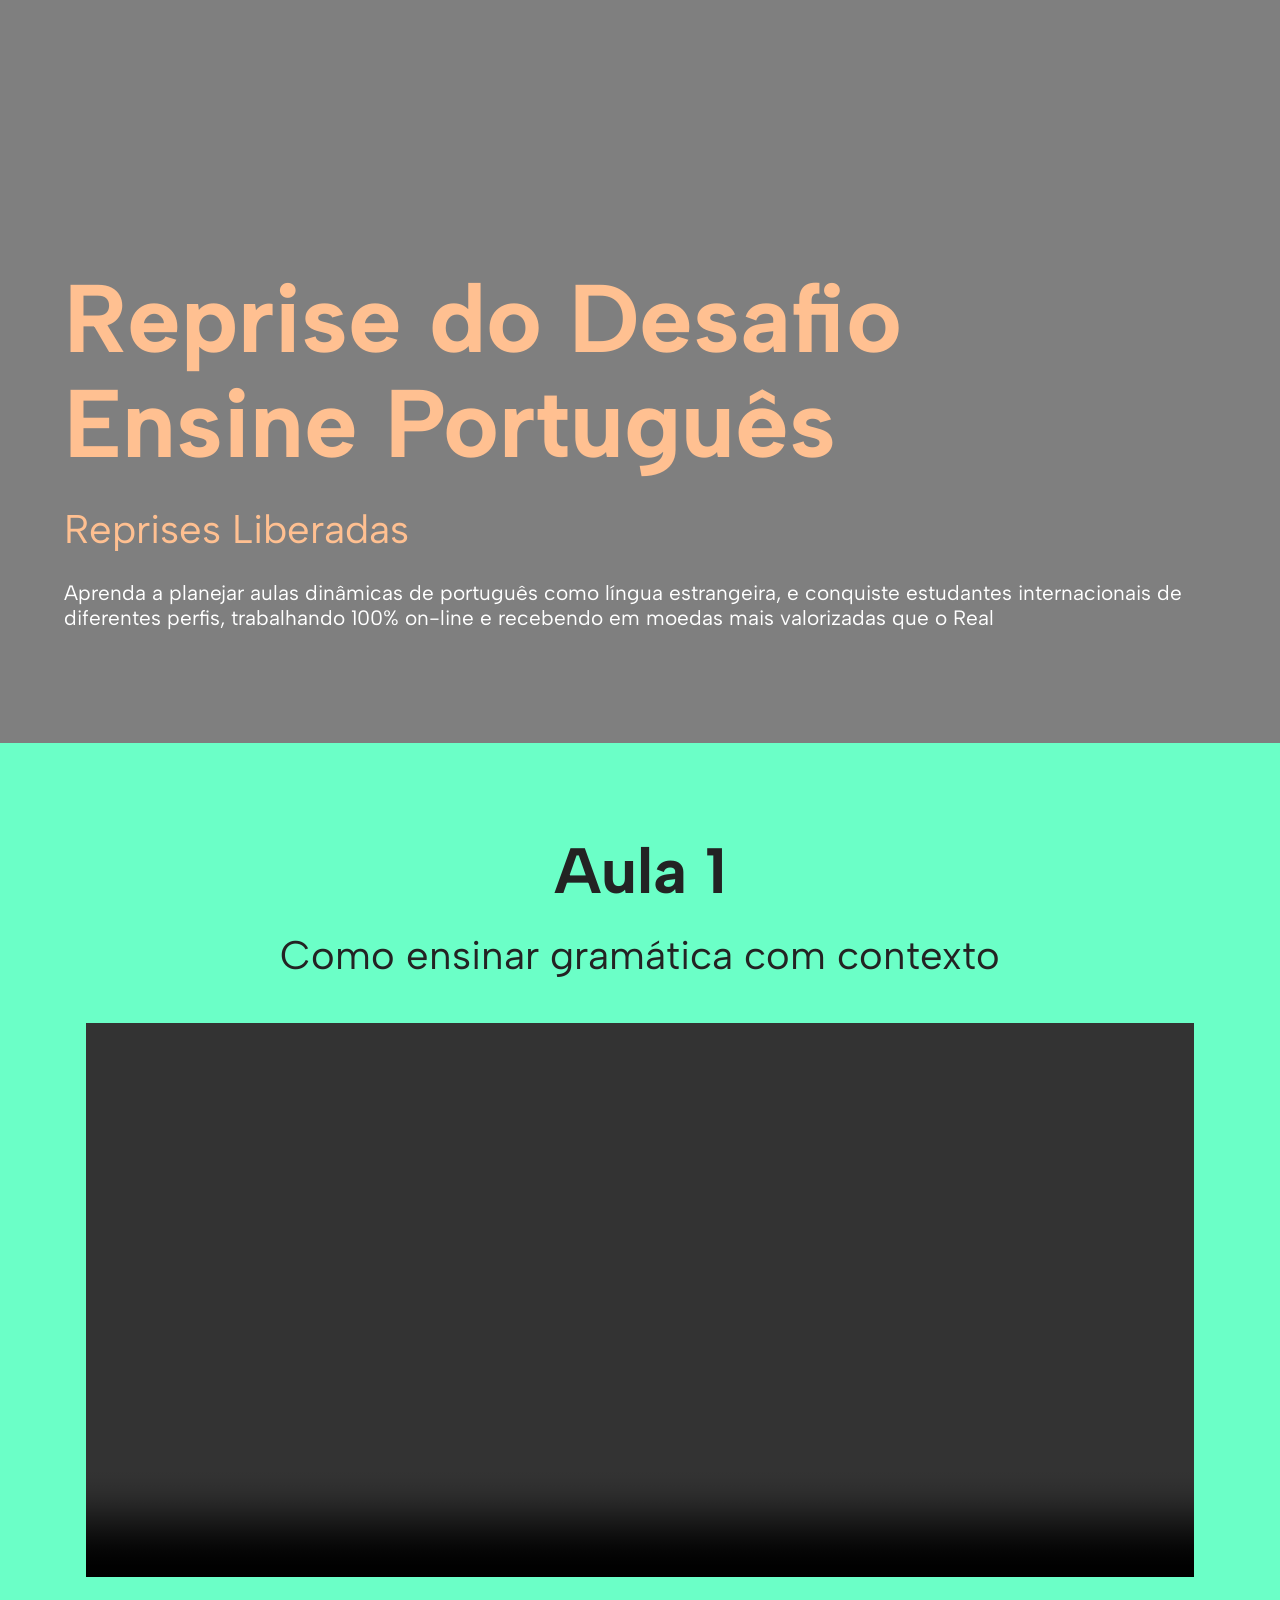
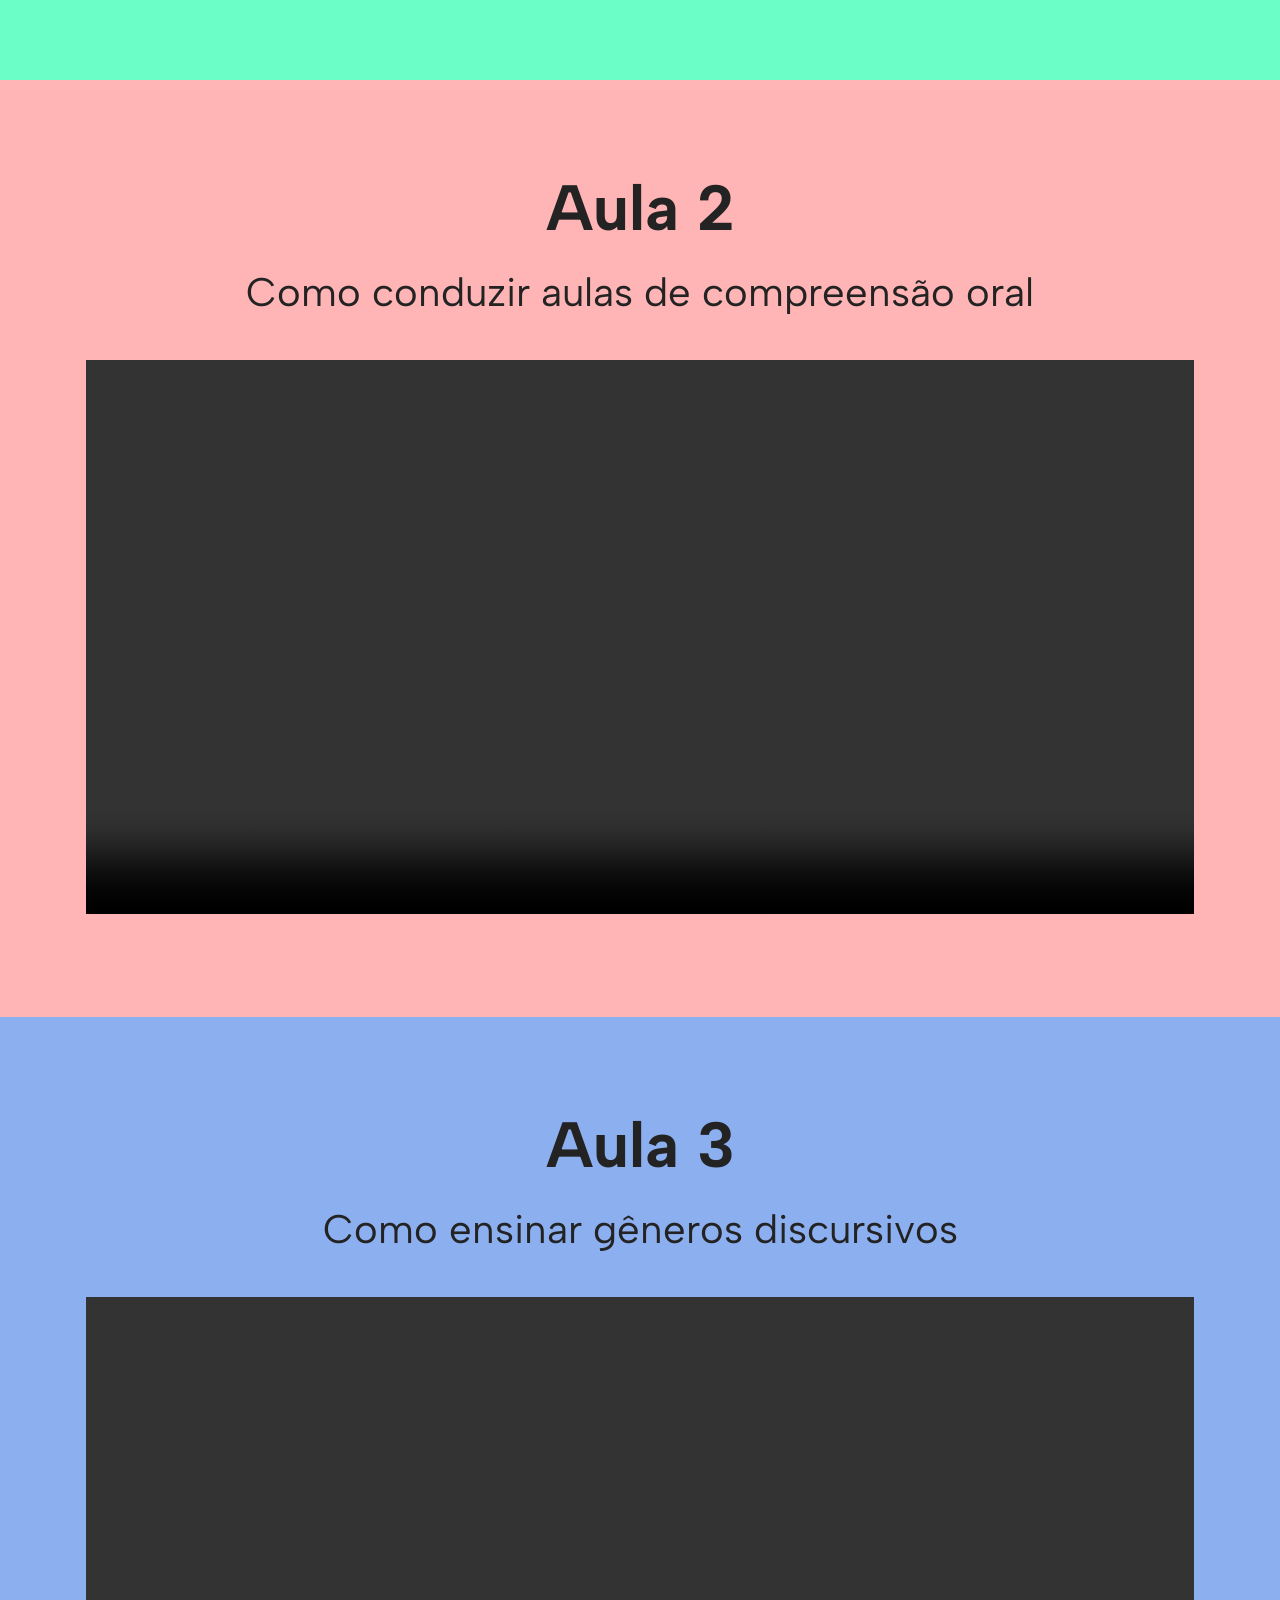
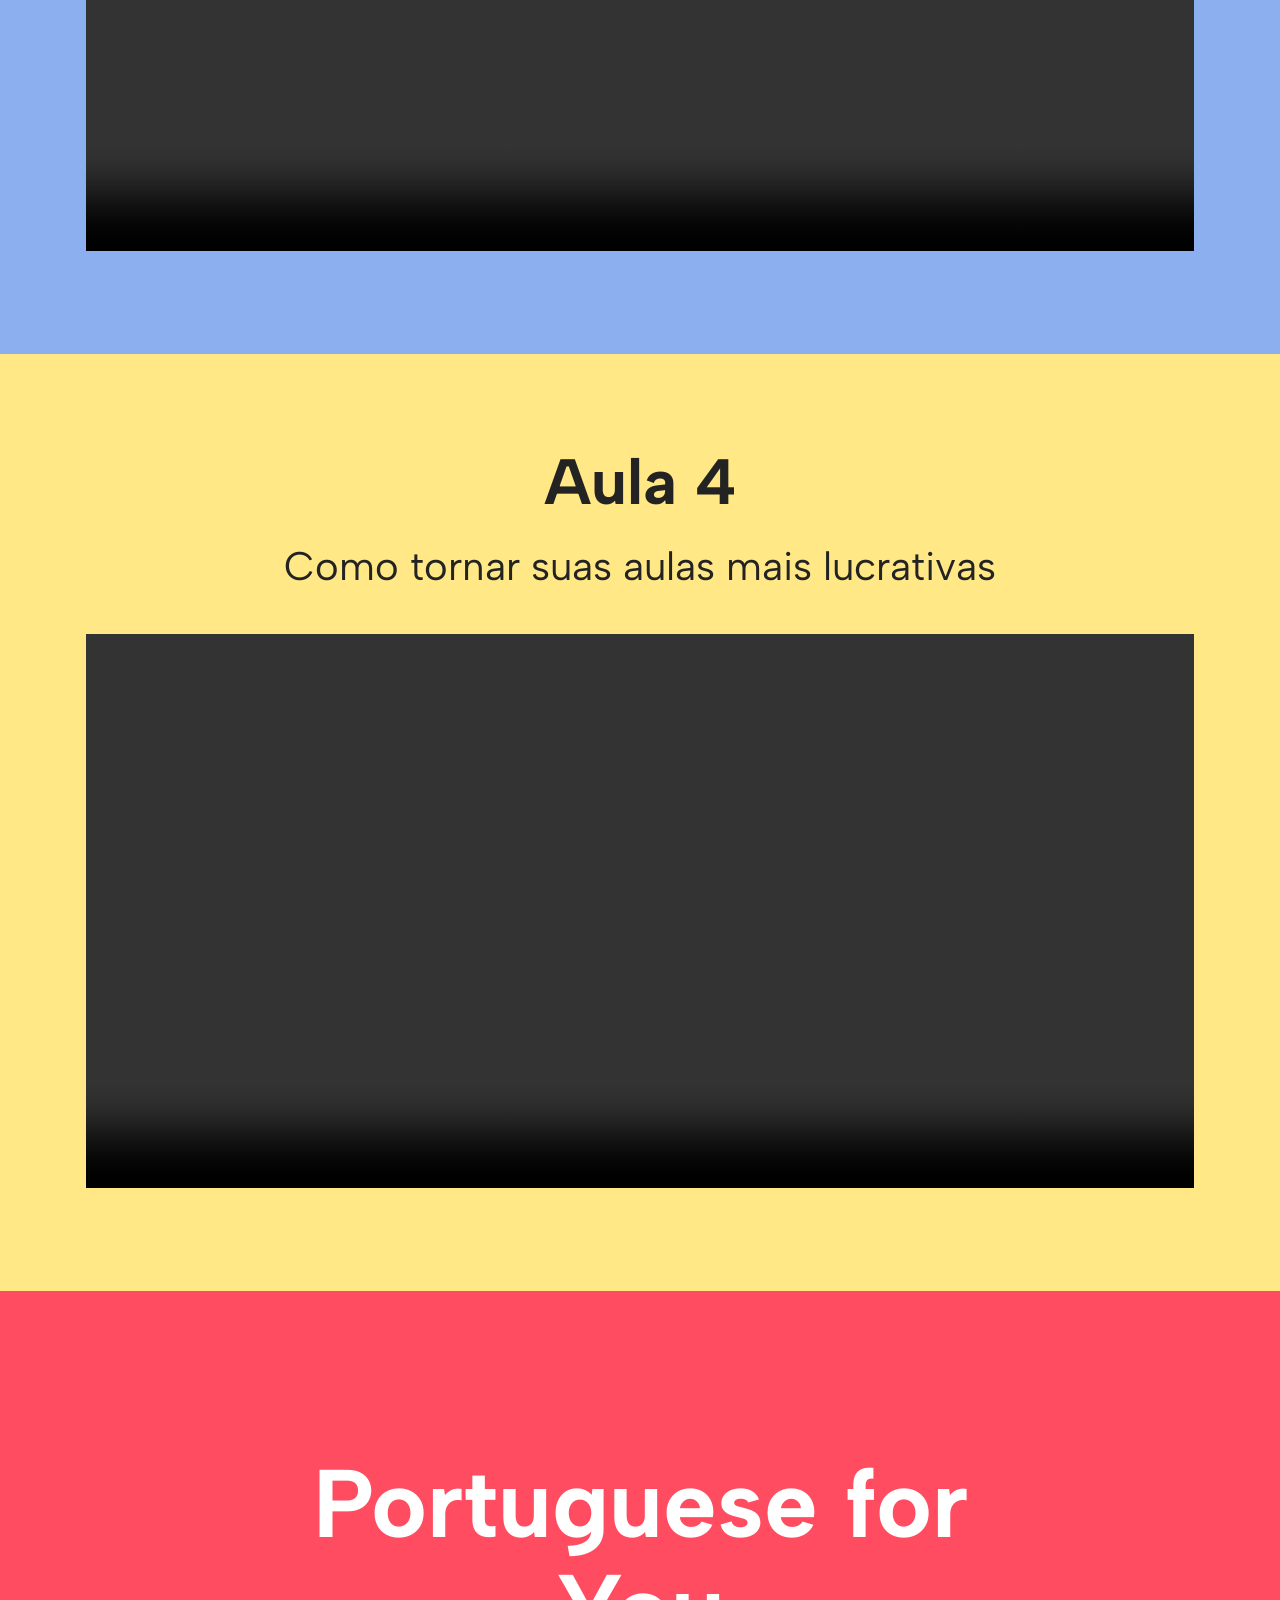
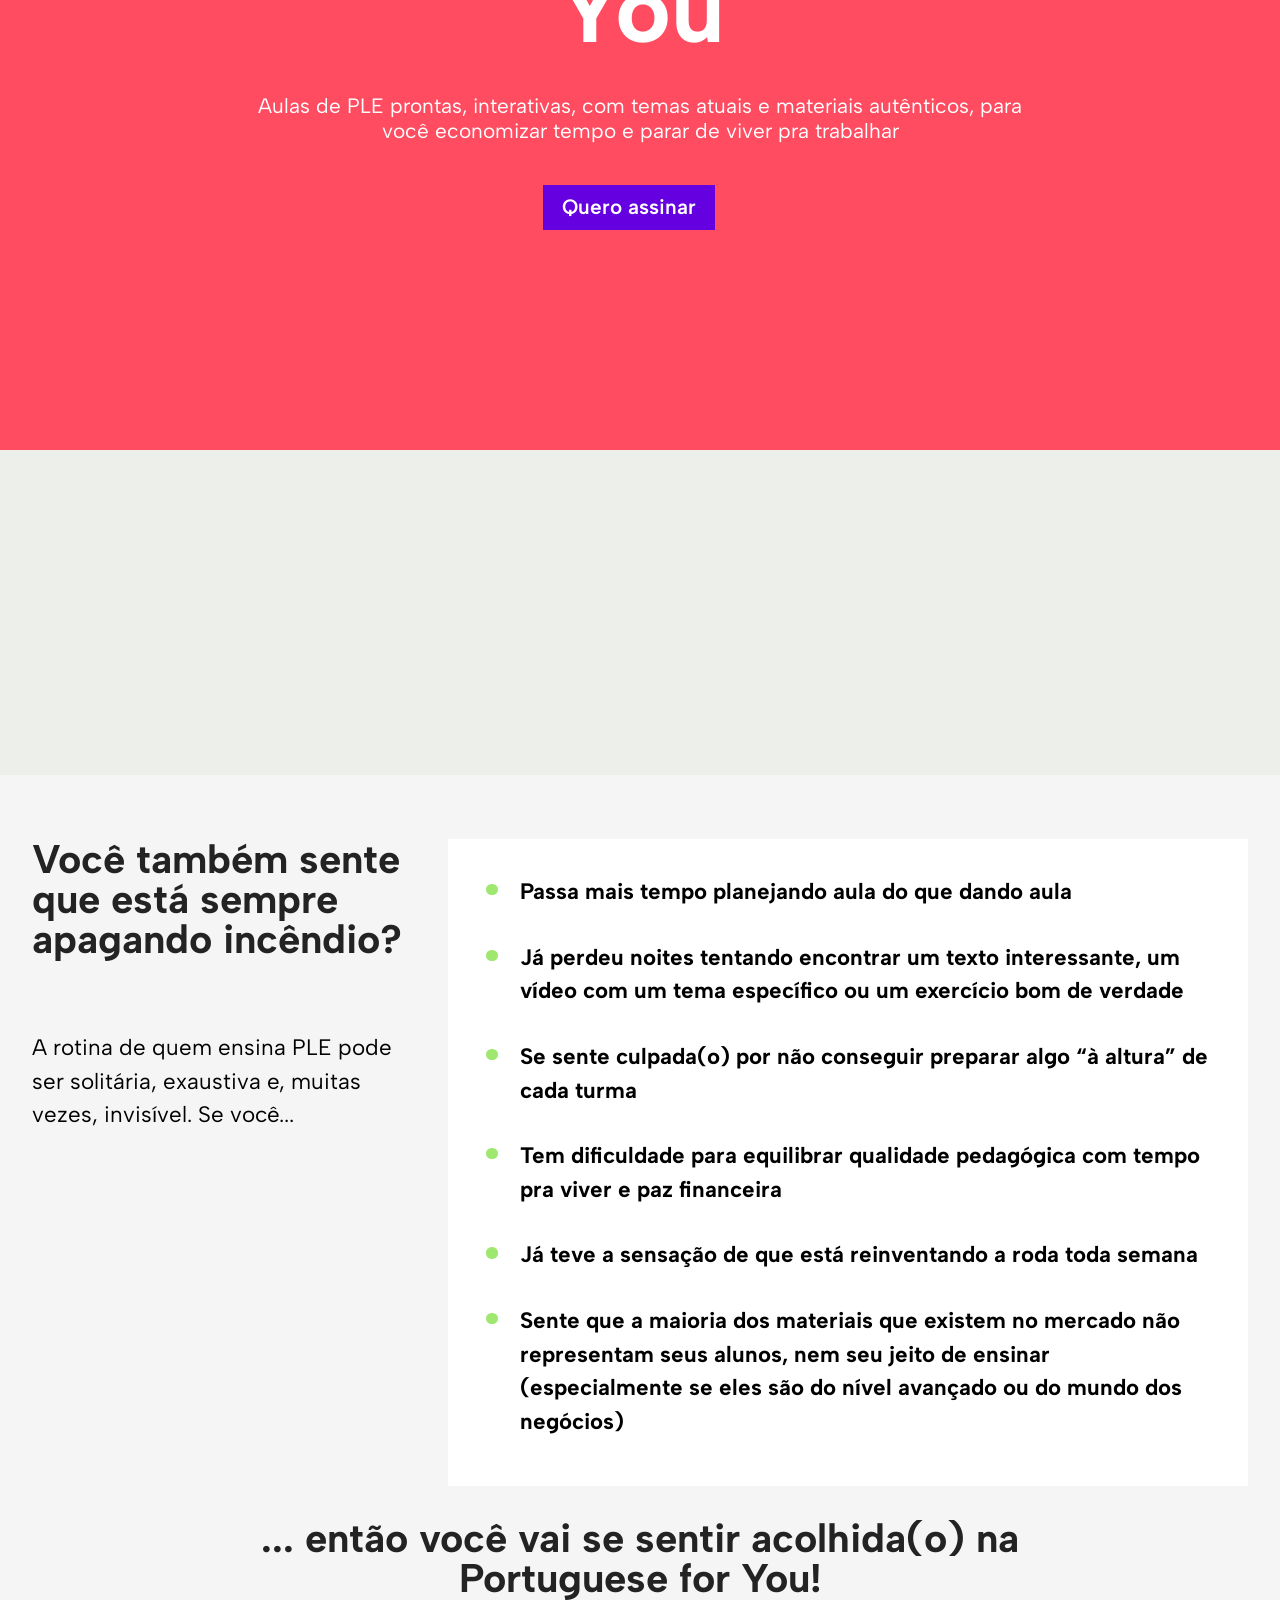
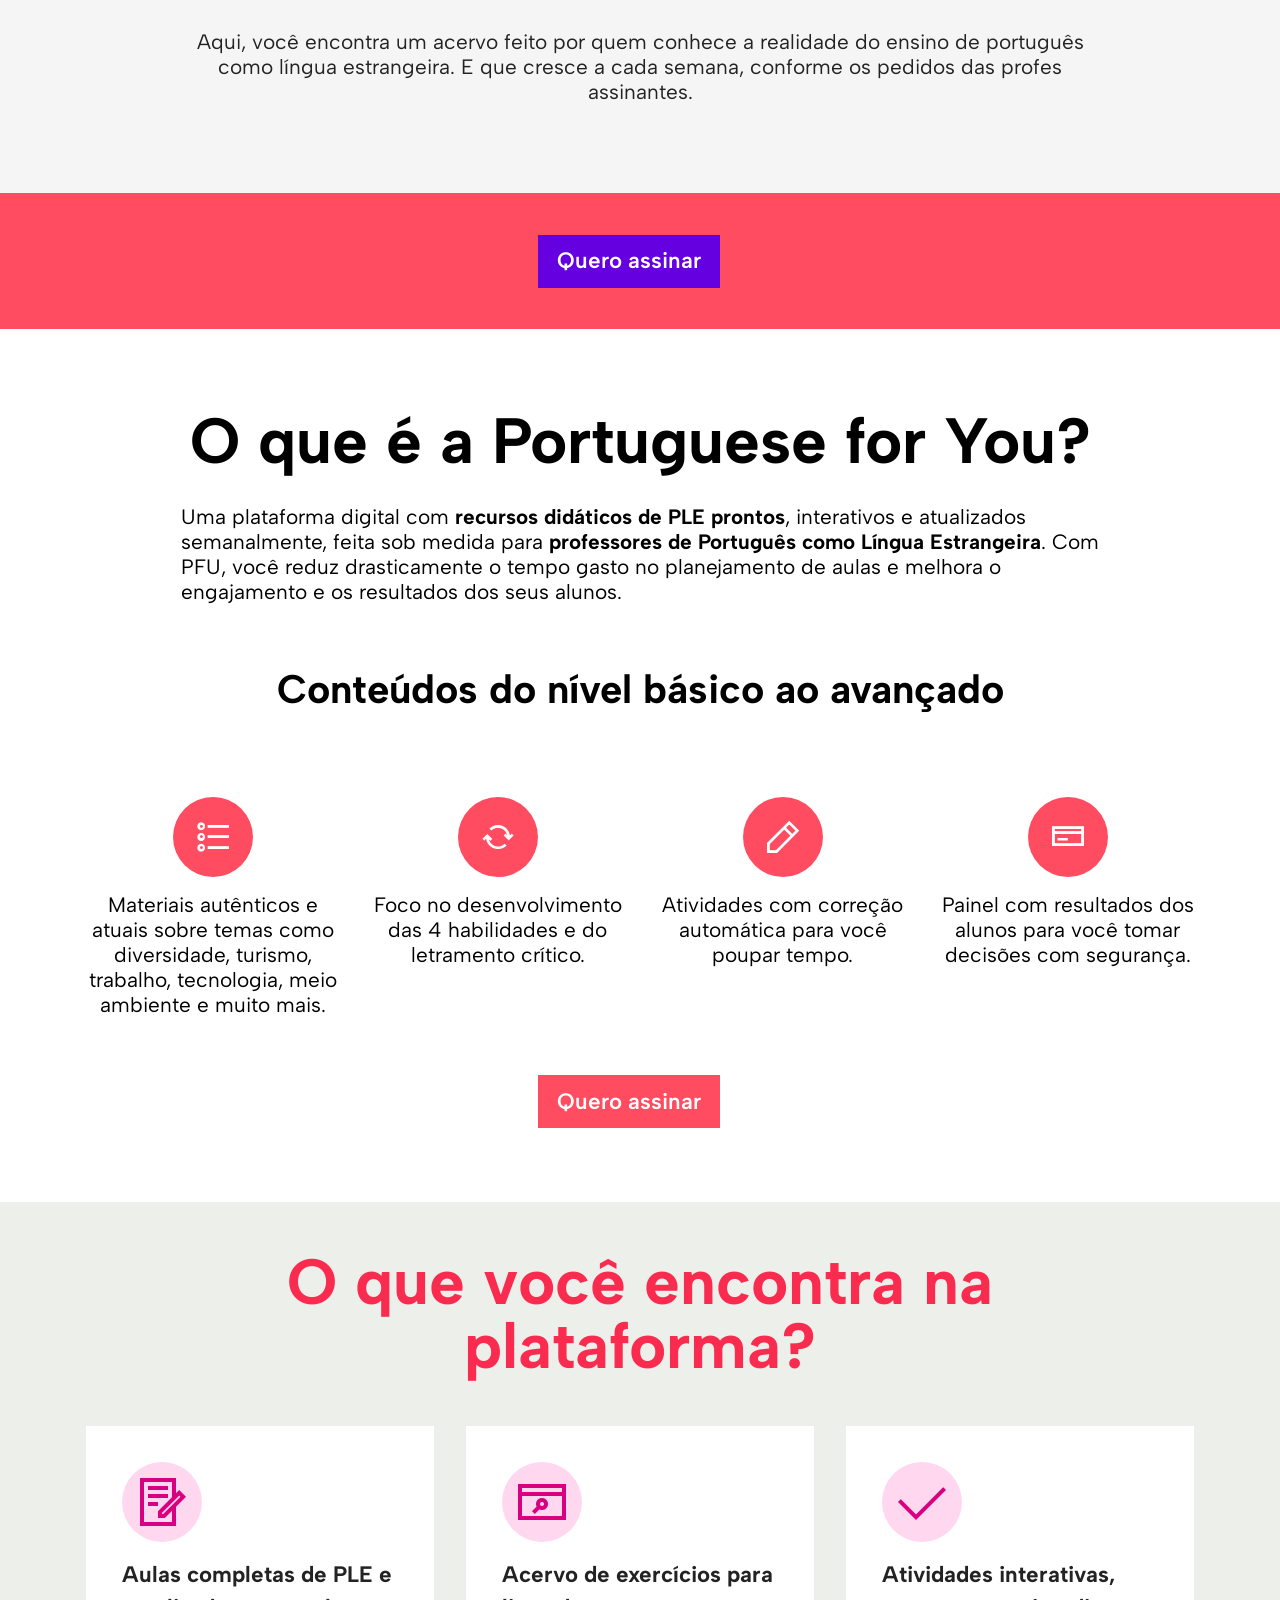
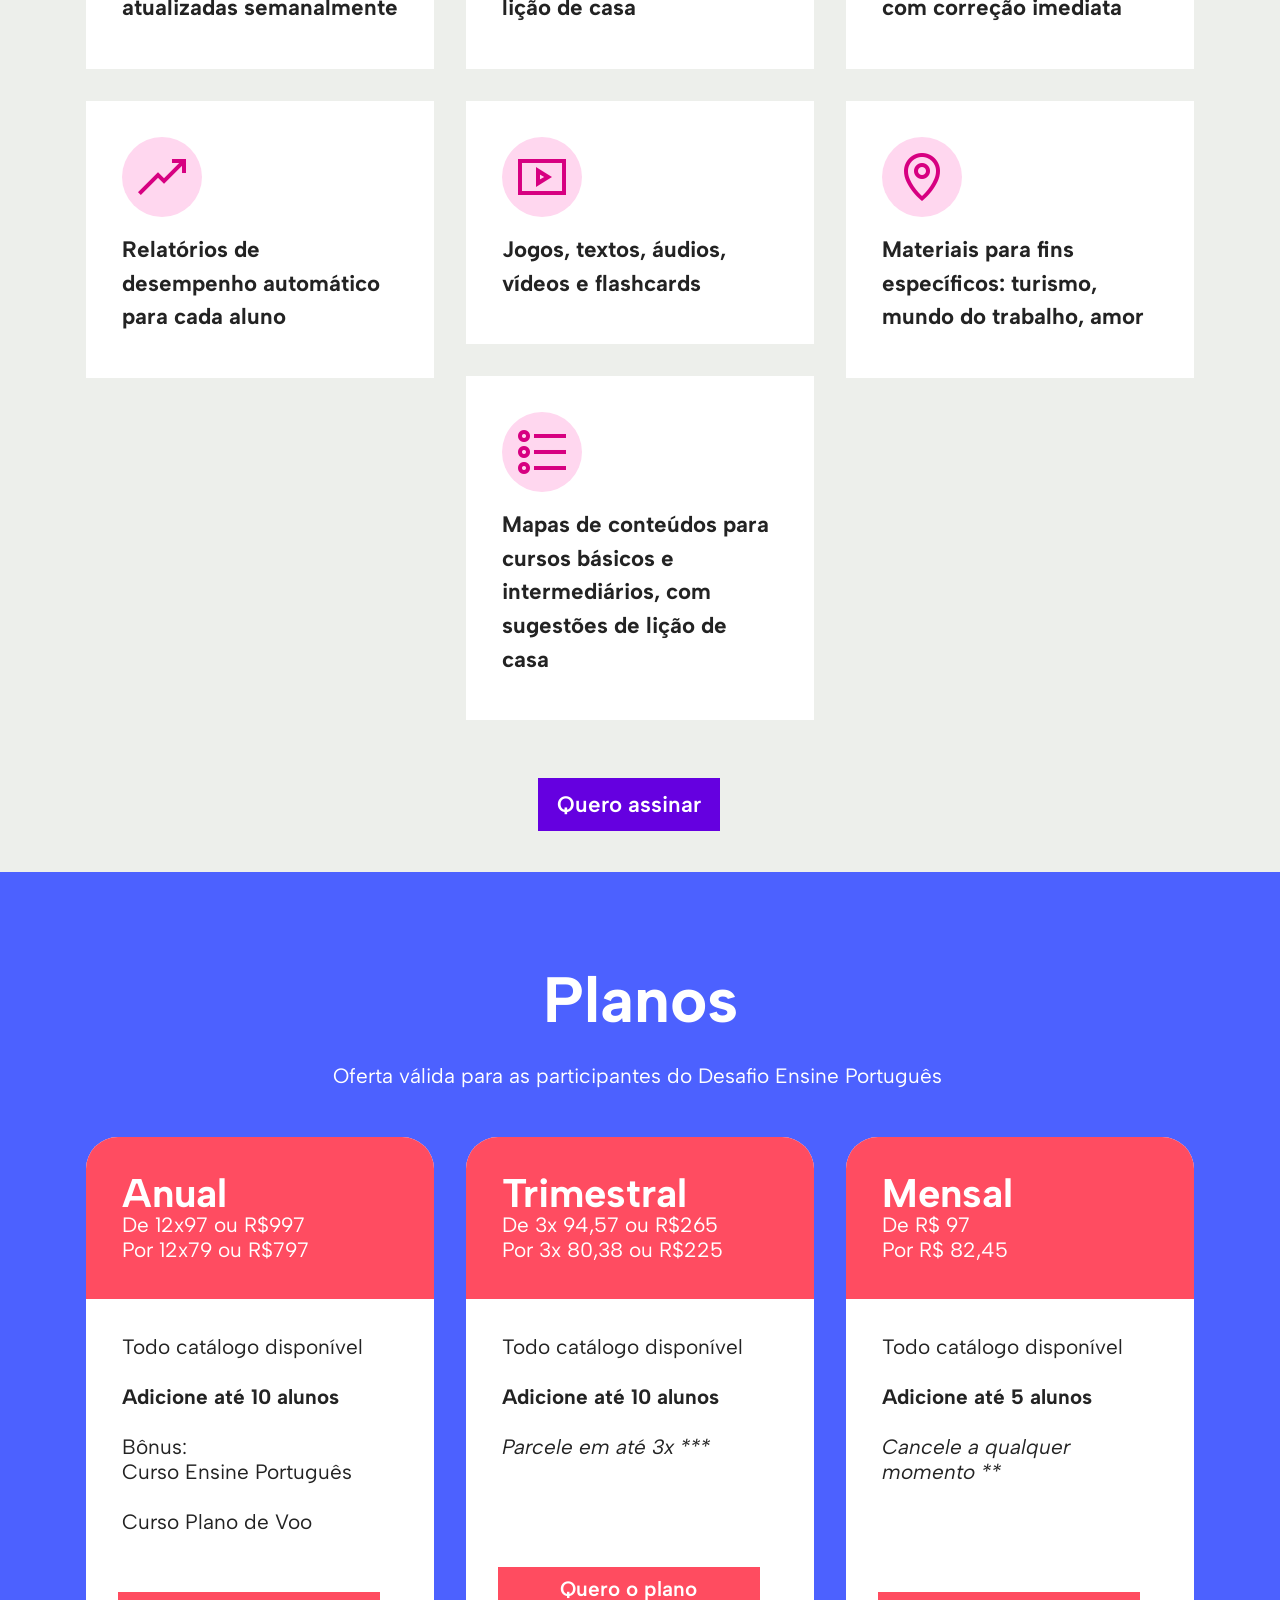
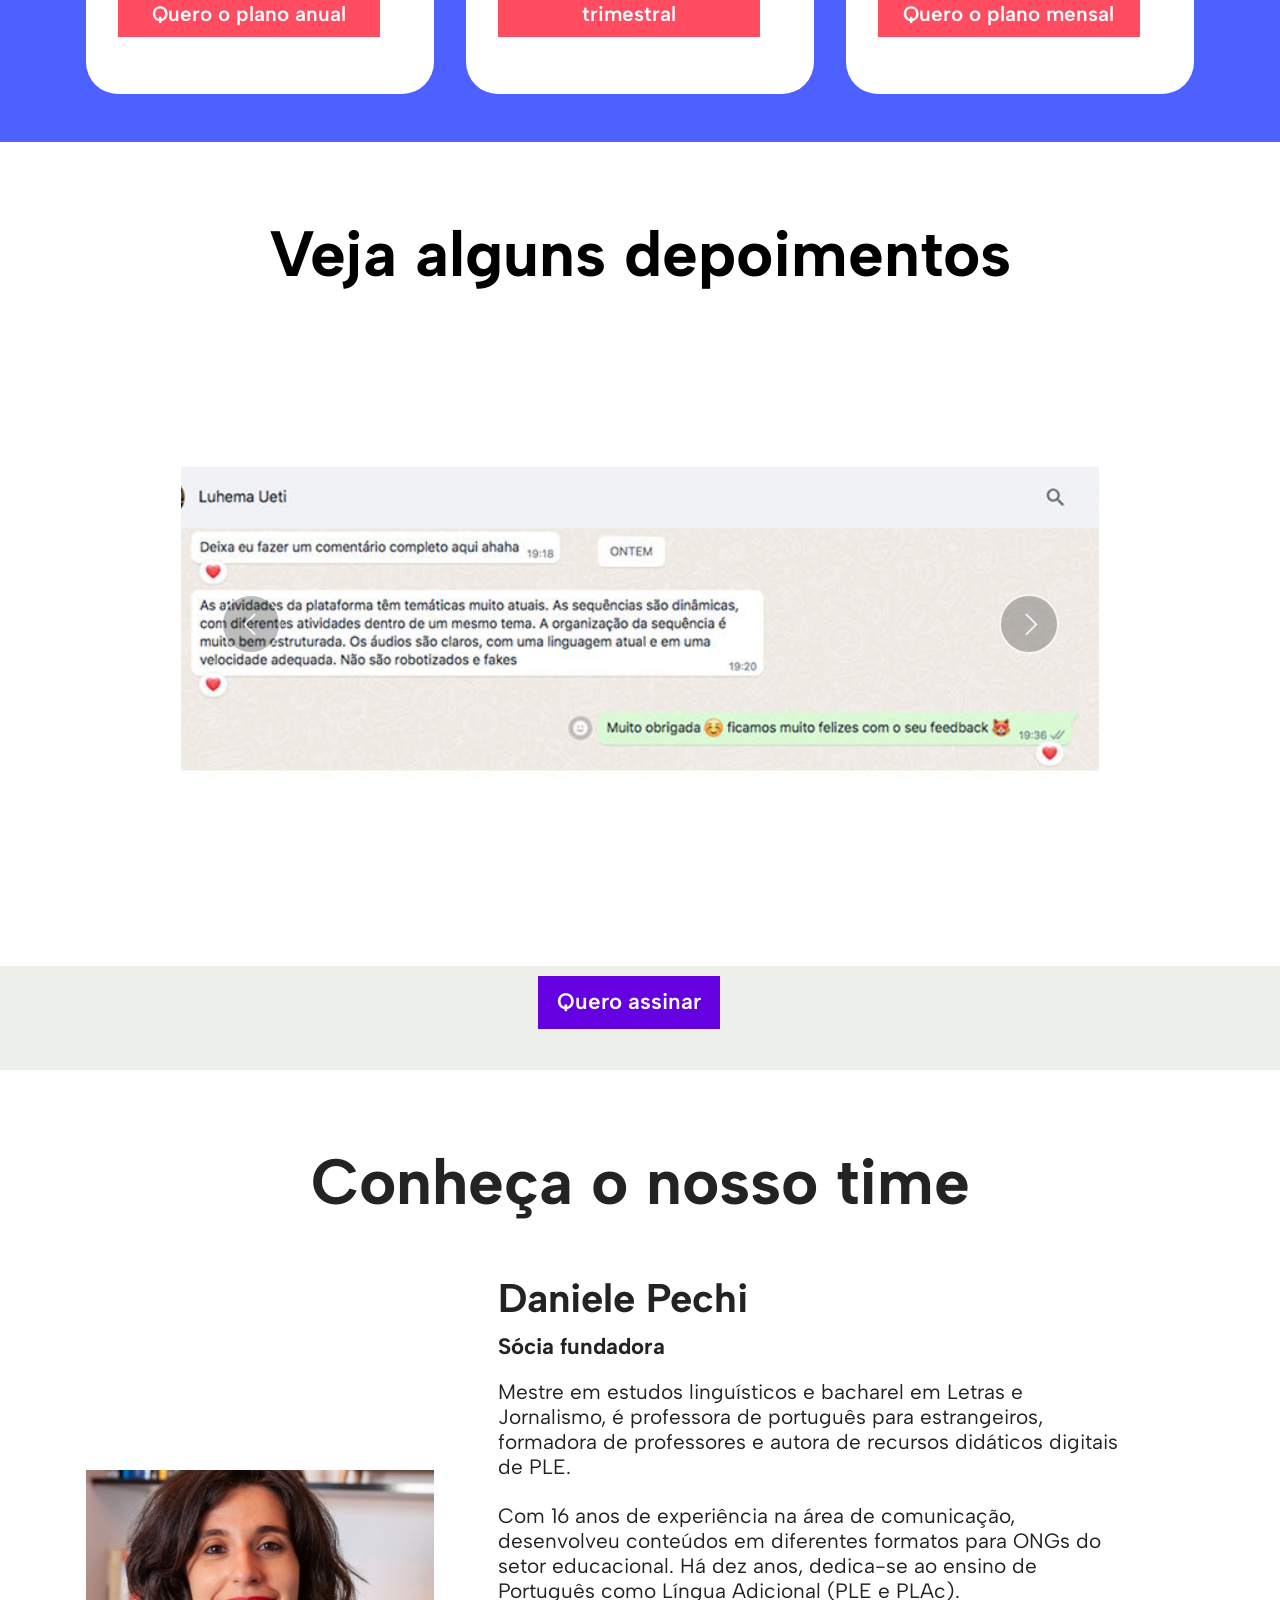
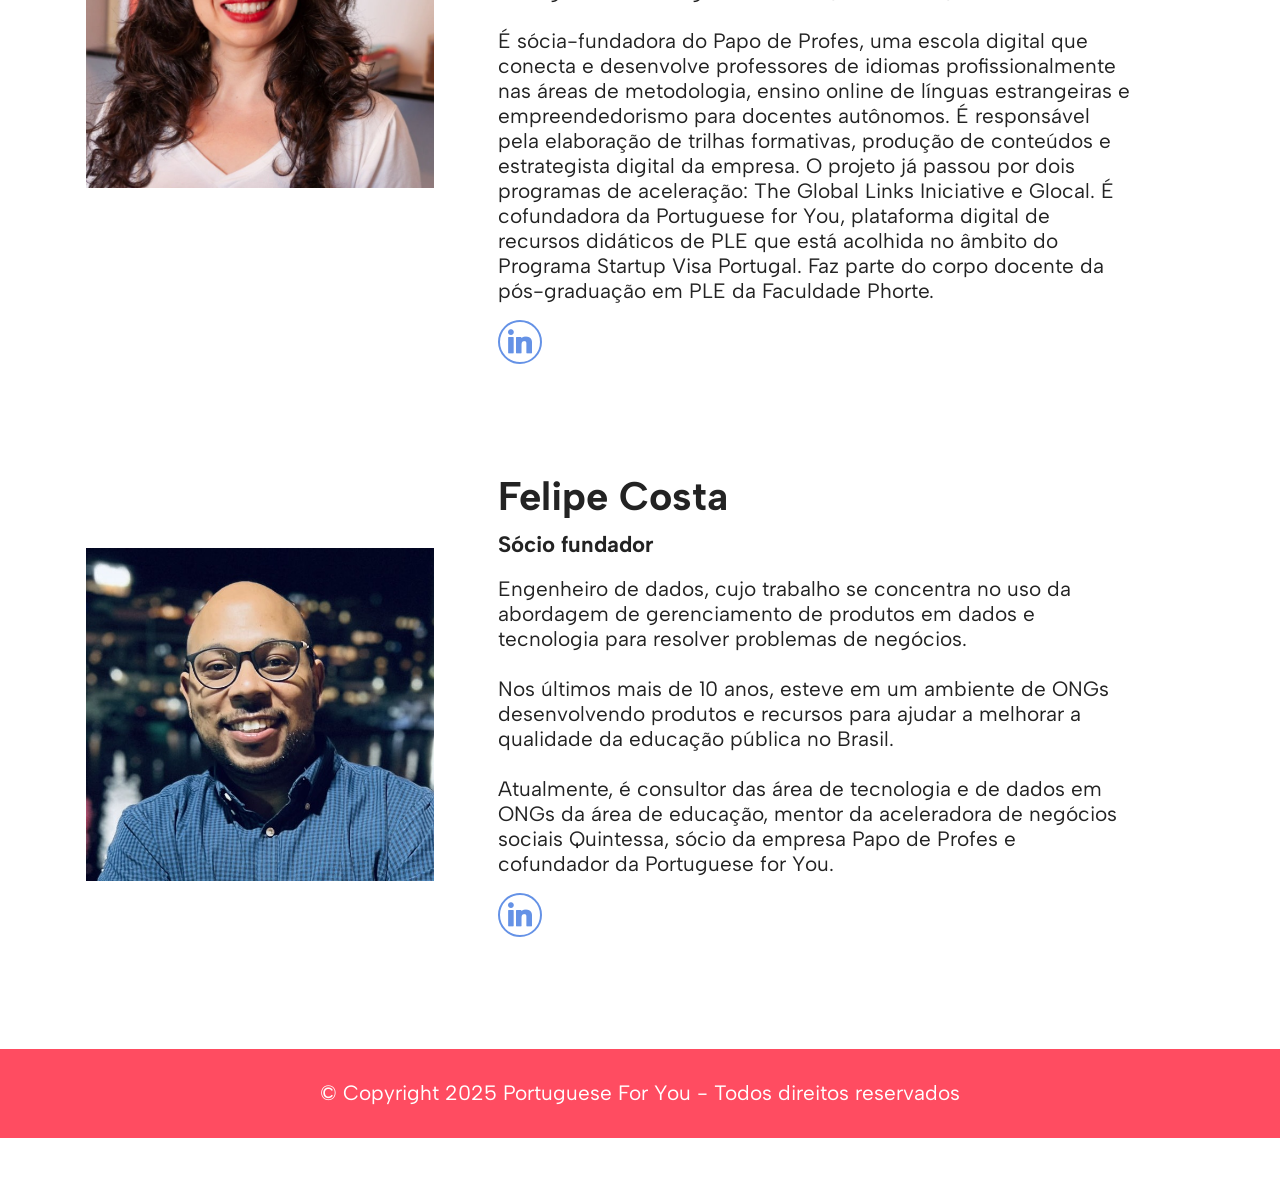
==== index.html @ a49a6409 "V 1" ====
<!DOCTYPE html>
<html  >
<head>
  
  <meta charset="UTF-8">
  <meta http-equiv="X-UA-Compatible" content="IE=edge">
  
  <meta name="twitter:card" content="summary_large_image"/>
  <meta name="twitter:image:src" content="assets/images/index-meta.jpeg">
  <meta property="og:image" content="assets/images/index-meta.jpeg">
  <meta name="twitter:title" content="PFY | Reprise Desafio Ensine PLE">
  <meta name="viewport" content="width=device-width, initial-scale=1, minimum-scale=1">
  <link rel="shortcut icon" href="assets/images/pfy-icon-ffffff-branco.png-128x131.png" type="image/x-icon">
  <meta name="description" content="Seja uma profe empreendedora, aumente o valor da sua hora e conquiste os próprios alunos com leveza e qualidade de vida. Porque qualidade de vida importa!">
  
  
  <title>PFY | Reprise Desafio Ensine PLE</title>
  <link rel="stylesheet" href="assets/web/assets/mobirise-icons2/mobirise2.css">
  <link rel="stylesheet" href="assets/bootstrap/css/bootstrap.min.css">
  <link rel="stylesheet" href="assets/socicon/css/styles.css">
  <link rel="stylesheet" href="assets/theme/css/style.css">
  <link rel="preload" href="https://fonts.googleapis.com/css?family=Albert+Sans:100,200,300,400,500,600,700,800,900,100i,200i,300i,400i,500i,600i,700i,800i,900i&display=swap" as="style" onload="this.onload=null;this.rel='stylesheet'">
  <noscript><link rel="stylesheet" href="https://fonts.googleapis.com/css?family=Albert+Sans:100,200,300,400,500,600,700,800,900,100i,200i,300i,400i,500i,600i,700i,800i,900i&display=swap"></noscript>
  <link rel="preload" as="style" href="assets/mobirise/css/mbr-additional.css?v=20XFSo"><link rel="stylesheet" href="assets/mobirise/css/mbr-additional.css?v=20XFSo" type="text/css">

  
  
  
</head>
<body>

<!-- Analytics -->
<!-- Google Tag Manager -->
<script>(function(w,d,s,l,i){w[l]=w[l]||[];w[l].push({'gtm.start':
new Date().getTime(),event:'gtm.js'});var f=d.getElementsByTagName(s)[0],
j=d.createElement(s),dl=l!='dataLayer'?'&l='+l:'';j.async=true;j.src=
'https://www.googletagmanager.com/gtm.js?id='+i+dl;f.parentNode.insertBefore(j,f);
})(window,document,'script','dataLayer','GTM-5PD292V8');</script>
<!-- End Google Tag Manager -->

<!-- Google Tag Manager (noscript) -->
<noscript><iframe src="https://www.googletagmanager.com/ns.html?id=GTM-5PD292V8"
height="0" width="0" style="display:none;visibility:hidden"></iframe></noscript>
<!-- End Google Tag Manager (noscript) -->


<!-- Meta Pixel Code -->
<script>
!function(f,b,e,v,n,t,s)
{if(f.fbq)return;n=f.fbq=function(){n.callMethod?
n.callMethod.apply(n,arguments):n.queue.push(arguments)};
if(!f._fbq)f._fbq=n;n.push=n;n.loaded=!0;n.version='2.0';
n.queue=[];t=b.createElement(e);t.async=!0;
t.src=v;s=b.getElementsByTagName(e)[0];
s.parentNode.insertBefore(t,s)}(window, document,'script',
'https://connect.facebook.net/en_US/fbevents.js');
fbq('init', '2709499579167743');
fbq('track', 'PageView');
</script>
<noscript><img height="1" width="1" style="display:none"
src="https://www.facebook.com/tr?id=2709499579167743&ev=PageView&noscript=1"
/></noscript>
<!-- End Meta Pixel Code -->
<!-- /Analytics -->


  
  <section data-bs-version="5.1" class="header18 cid-vhD7XU61lM" data-bg-video="https://espacoaquarius.com.br/desafiople.mp4" id="header18-2e">
  

  <div class="mbr-overlay" style="opacity: 0.5; background-color: rgb(0, 0, 0);"></div>
  <div class="container-fluid">
    <div class="row">
      <div class="content-wrap col-12 col-md-12">
        <h1 class="mbr-section-title mbr-fonts-style mbr-white mb-4 display-1">
          <strong><br>Reprise do Desafio Ensine Português</strong></h1>
        <h2 class="mbr-section-subtitle mbr-fonts-style mbr-white mb-4 display-5">
          Reprises Liberadas</h2>
        <p class="mbr-fonts-style mbr-text mbr-white mb-4 display-7">Aprenda a planejar aulas dinâmicas de português como língua estrangeira, e conquiste estudantes internacionais de diferentes perfis, trabalhando 100% on-line e recebendo em moedas mais valorizadas que o Real<br></p>
        
      </div>
    </div>
  </div>
</section>

<section data-bs-version="5.1" class="video04 cid-vhD8QFoVl6" id="video04-2f">
    
    
    <div class="container">
        <div class="mbr-section-head mb-5">
            <h4 class="mbr-section-title mbr-fonts-style mb-0 mt-0 display-2"><strong>Aula 1</strong></h4>
            <h5 class="mbr-section-subtitle mbr-fonts-style mt-4 display-5">Como ensinar gramática com contexto</h5>
        </div>
        <div class="row justify-content-center">
            <div class="col-12 col-md-12 video-block">
                <div class="video-wrapper"><video style="width:100%" controls autoplay loop playsinline><source src="https://gilbertomendes.com.br/Lanc%CC%A7amento19-04.mp4?loop=1&amp;autoplay=1"/></video></div>
                
            </div>
        </div>
    </div>
</section>

<section data-bs-version="5.1" class="video04 cid-vhDcHIEp7h" id="video04-2h">
    
    
    <div class="container">
        <div class="mbr-section-head mb-5">
            <h4 class="mbr-section-title mbr-fonts-style mb-0 mt-0 display-2"><strong>Aula 2</strong></h4>
            <h5 class="mbr-section-subtitle mbr-fonts-style mt-4 display-5">Como conduzir aulas de compreensão oral</h5>
        </div>
        <div class="row justify-content-center">
            <div class="col-12 col-md-12 video-block">
                <div class="video-wrapper"><video style="width:100%" controls autoplay loop playsinline><source src="https://gilbertomendes.com.br/Lanc%CC%A7amento19-04.mp4?loop=1&amp;autoplay=1"/></video></div>
                
            </div>
        </div>
    </div>
</section>

<section data-bs-version="5.1" class="video04 cid-vhDcMliLX3" id="video04-2i">
    
    
    <div class="container">
        <div class="mbr-section-head mb-5">
            <h4 class="mbr-section-title mbr-fonts-style mb-0 mt-0 display-2"><strong>Aula 3</strong></h4>
            <h5 class="mbr-section-subtitle mbr-fonts-style mt-4 display-5">Como ensinar gêneros discursivos</h5>
        </div>
        <div class="row justify-content-center">
            <div class="col-12 col-md-12 video-block">
                <div class="video-wrapper"><video style="width:100%" controls autoplay loop playsinline><source src="https://gilbertomendes.com.br/Lanc%CC%A7amento19-04.mp4?loop=1&amp;autoplay=1"/></video></div>
                
            </div>
        </div>
    </div>
</section>

<section data-bs-version="5.1" class="video04 cid-vhDcPevbwH" id="video04-2j">
    
    
    <div class="container">
        <div class="mbr-section-head mb-5">
            <h4 class="mbr-section-title mbr-fonts-style mb-0 mt-0 display-2"><strong>Aula 4</strong></h4>
            <h5 class="mbr-section-subtitle mbr-fonts-style mt-4 display-5">Como tornar suas aulas mais lucrativas</h5>
        </div>
        <div class="row justify-content-center">
            <div class="col-12 col-md-12 video-block">
                <div class="video-wrapper"><video style="width:100%" controls autoplay loop playsinline><source src="https://gilbertomendes.com.br/Lanc%CC%A7amento19-04.mp4?loop=1&amp;autoplay=1"/></video></div>
                
            </div>
        </div>
    </div>
</section>

<section data-bs-version="5.1" class="header7 cid-vhEhOzrAnZ" id="header07-2s">
  

  
  
  <div class="topbg"></div>
  <div class="align-center container-fluid">
    <div class="row justify-content-center">
      <div class="col-md-12 mb-5 content-head">
        <h1 class="mbr-section-title mbr-fonts-style mb-4 display-1"><strong>Portuguese for You</strong></h1>
        <p class="mbr-text mbr-fonts-style mb-4 display-7">
          Aulas de PLE prontas, interativas, com temas atuais e materiais autênticos, para você economizar tempo e parar de viver pra trabalhar
        </p>
        <div class="mbr-section-btn mt-4"><a class="btn btn-info display-7" href="index.html#pricing01-2v">Quero assinar</a></div>
      </div>
    </div>

    <div class="row justify-content-center">
      <div class="mbr-figure col-12 col-md-7"><iframe class="mbr-embedded-video" src="https://player.vimeo.com/video/1089365037?autoplay=1&amp;loop=1" width="1280" height="720" frameborder="0" allowfullscreen></iframe></div>
    </div>
  </div>
</section>

<section data-bs-version="5.1" class="article021 cid-vhDjS2IKcU" id="article21-2k">
    
    <div class="container-fluid">
        <div class="row justify-content-center">
            <div class="col-lg-4">
                <div class="col-12 col-md-12">
                    <h5 class="mbr-section-title mbr-fonts-style mt-0 mb-4 display-5"><strong>Você também sente que está sempre apagando incêndio?</strong><div><strong><br></strong></div></h5>
                    <h6 class="mbr-section-subtitle mbr-fonts-style mt-0 mb-4 display-4">A rotina de quem ensina PLE pode ser solitária, exaustiva e, muitas vezes, invisível. Se você...</h6>
                    
                </div>
            </div>

            <div class="col-lg-8 side-features">
                <div class="item-wrapper align-left">
                    <div class="counter-container mbr-text mbr-fonts-style display-4">
                        <ul>
                            <li><strong>Passa mais tempo planejando aula do que dando aula</strong></li><li><strong>Já perdeu noites tentando encontrar um texto interessante, um vídeo com um tema específico ou um exercício bom de verdade</strong></li><li><strong>Se sente culpada(o) por não conseguir preparar algo “à altura” de cada turma</strong></li><li><strong>Tem dificuldade para equilibrar qualidade pedagógica com tempo pra viver e paz financeira</strong></li><li><strong>Já teve a sensação de que está reinventando a roda toda semana</strong></li><li><strong>Sente que a maioria dos materiais que existem no mercado não representam seus alunos, nem seu jeito de ensinar (especialmente se eles são do nível avançado ou do mundo dos negócios)</strong></li>
                        </ul>
                    </div>
                </div>
            </div>
        </div>
    </div>
</section>

<section data-bs-version="5.1" class="article11 cid-vhDmfyQcg6" id="article11-2p">
    

    
    
    <div class="container">
        <div class="row justify-content-center">
            <div class="title col-md-12 col-lg-10">
                <h3 class="mbr-section-title mbr-fonts-style align-center mt-0 mb-0 display-5"><strong>... então você vai se sentir acolhida(o) na Portuguese for You!</strong></h3>
                <h4 class="mbr-section-subtitle align-center mbr-fonts-style mt-4 display-7">Aqui, você encontra um acervo feito por quem conhece a realidade do ensino de português como língua estrangeira. E que cresce a cada semana, conforme os pedidos das profes assinantes.</h4>
                
            </div>
        </div>
    </div>
</section>

<section data-bs-version="5.1" class="article16 cid-vhEkYCptdx" id="article16-2z">
    
    <div class="container">
        <div class="row justify-content-center">
            <div class="col-md-12 col-lg-10">
                <div class="mbr-section-btn align-center"><a class="btn btn-info display-4" href="index.html#pricing01-2v">Quero assinar</a></div>
            </div>
        </div>
    </div>
</section>

<section data-bs-version="5.1" class="article12 cid-vhEjwqEMDN" id="article12-2v">    
    
    <div class="container">
        <div class="row justify-content-center">
            <div class="col-md-12 col-lg-10">
                <h3 class="mbr-section-title mbr-fonts-style mb-4 mt-0 display-2"><strong>O que é a Portuguese for You?</strong></h3>
                
                <p class="mbr-text mbr-fonts-style display-7">Uma plataforma digital com <strong>recursos didáticos de PLE prontos</strong>, interativos e atualizados semanalmente, feita sob medida para <strong>professores de Português como Língua Estrangeira</strong>. Com PFU, você reduz drasticamente o tempo gasto no planejamento de aulas e melhora o engajamento e os resultados dos seus alunos.&nbsp;<br></p>
            </div>
        </div>
    </div>
</section>

<section data-bs-version="5.1" class="features10 cid-vhEj8si8ik" id="features010-2u">
  

  
  
  <div class="container">
    <div class="row justify-content-center mb-5">
      <div class="col-12 mb-0 content-head">
        <h3 class="mbr-section-title mbr-fonts-style align-center display-5"><strong>Conteúdos do nível básico ao avançado</strong></h3>
        
      </div>
    </div>
    <div class="row">
      <div class="item features-without-image col-12 col-md-6 col-lg-3">
        <div class="item-wrapper">
          <div class="card-box align-left">
            <div class="iconfont-wrapper mb-3">
              <span class="mbr-iconfont mobi-mbri-bulleted-list mobi-mbri"></span>
            </div>
            
            <p class="card-text mbr-fonts-style mb-3 display-7">
              Materiais autênticos e atuais sobre temas como diversidade, turismo, trabalho, tecnologia, meio ambiente e muito mais.
            </p>
            
          </div>
        </div>
      </div>
      <div class="item features-without-image col-12 col-md-6 col-lg-3">
        <div class="item-wrapper">
          <div class="card-box align-left">
            <div class="iconfont-wrapper mb-3">
              <span class="mbr-iconfont mobi-mbri-update mobi-mbri"></span>
            </div>
            
            <p class="card-text mbr-fonts-style mb-3 display-7">
              Foco no desenvolvimento das 4 habilidades e do letramento crítico.
            </p>
            
          </div>
        </div>
      </div>
      <div class="item features-without-image col-12 col-md-6 col-lg-3">
        <div class="item-wrapper">
          <div class="card-box align-left">
            <div class="iconfont-wrapper mb-3">
              <span class="mbr-iconfont mobi-mbri-edit-2 mobi-mbri"></span>
            </div>
            
            <p class="card-text mbr-fonts-style mb-3 display-7">
              Atividades com correção automática para você poupar tempo.
            </p>
            
          </div>
        </div>
      </div><div class="item features-without-image col-12 col-md-6 col-lg-3">
        <div class="item-wrapper">
          <div class="card-box align-left">
            <div class="iconfont-wrapper mb-3">
              <span class="mbr-iconfont mobi-mbri-credit-card mobi-mbri"></span>
            </div>
            
            <p class="card-text mbr-fonts-style mb-3 display-7">
              Painel com resultados dos alunos para você tomar decisões com segurança.
            </p>
            
          </div>
        </div>
      </div>
    </div>
  </div>
</section>

<section data-bs-version="5.1" class="article16 cid-vhEl7QFtmV" id="article16-30">
    
    <div class="container">
        <div class="row justify-content-center">
            <div class="col-md-12 col-lg-10">
                <div class="mbr-section-btn align-center"><a class="btn btn-primary display-4" href="index.html#pricing01-2v">Quero assinar</a></div>
            </div>
        </div>
    </div>
</section>

<section data-bs-version="5.1" class="features22 cid-vhEltUj5s7" id="features022-33">
  

  
  
  <div class="container">
    <div class="row mb-5 justify-content-center">
      <div class="col-12 content-head">
        <h3 class="mbr-section-title mbr-fonts-style align-center mb-0 display-2"><strong>O que você encontra na plataforma?</strong></h3>
        
      </div>
    </div>
    <div class="row mbr-masonry" data-masonry="{&quot;percentPosition&quot;: true }">
      <div class="item features-without-image col-12 col-md-6 col-lg-4 item-mb">
        <div class="item-wrapper">
          <div class="card-box align-left">
            <div class="iconfont-wrapper">
              <span class="mbr-iconfont mobi-mbri-contact-form mobi-mbri"></span>
            </div>
            <h5 class="card-title mbr-fonts-style display-4"><strong>Aulas completas de PLE e atualizadas semanalmente</strong></h5>
            

            
          </div>
        </div>
      </div>
      <div class="item features-without-image col-12 col-md-6 col-lg-4 item-mb">
        <div class="item-wrapper">
          <div class="card-box align-left">
            <div class="iconfont-wrapper">
              <span class="mbr-iconfont mobi-mbri-browse mobi-mbri"></span>
            </div>
            <h5 class="card-title mbr-fonts-style display-4"><strong>Acervo de exercícios para lição de casa</strong></h5>
            

            
          </div>
        </div>
      </div>
      <div class="item features-without-image col-12 col-md-6 col-lg-4 item-mb">
        <div class="item-wrapper">
          <div class="card-box align-left">
            <div class="iconfont-wrapper">
              <span class="mbr-iconfont mobi-mbri-success mobi-mbri"></span>
            </div>
            <h5 class="card-title mbr-fonts-style display-4"><strong>Atividades interativas, com correção imediata</strong></h5>
            

            
          </div>
        </div>
      </div>
      <div class="item features-without-image col-12 col-md-6 col-lg-4 item-mb">
        <div class="item-wrapper">
          <div class="card-box align-left">
            <div class="iconfont-wrapper">
              <span class="mbr-iconfont mobi-mbri-growing-chart mobi-mbri"></span>
            </div>
            <h5 class="card-title mbr-fonts-style display-4"><strong>Relatórios de desempenho automático para cada aluno</strong></h5>
            

            
          </div>
        </div>
      </div>
      <div class="item features-without-image col-12 col-md-6 col-lg-4 item-mb">
        <div class="item-wrapper">
          <div class="card-box align-left">
            <div class="iconfont-wrapper">
              <span class="mbr-iconfont mobi-mbri-video-play mobi-mbri"></span>
            </div>
            <h5 class="card-title mbr-fonts-style display-4"><strong>Jogos, textos, áudios, vídeos e flashcards</strong></h5>
            

            
          </div>
        </div>
      </div>
      <div class="item features-without-image col-12 col-md-6 col-lg-4 item-mb">
        <div class="item-wrapper">
          <div class="card-box align-left">
            <div class="iconfont-wrapper">
              <span class="mbr-iconfont mobi-mbri-map-pin mobi-mbri"></span>
            </div>
            <h5 class="card-title mbr-fonts-style display-4"><strong>Materiais para fins específicos: turismo, mundo do trabalho, amor</strong></h5>
            

            
          </div>
        </div>
      </div><div class="item features-without-image col-12 col-md-6 col-lg-4 item-mb">
        <div class="item-wrapper">
          <div class="card-box align-left">
            <div class="iconfont-wrapper">
              <span class="mbr-iconfont mobi-mbri-bulleted-list mobi-mbri"></span>
            </div>
            <h5 class="card-title mbr-fonts-style display-4"><strong>Mapas de conteúdos para cursos básicos e intermediários, com sugestões de lição de casa</strong></h5>
            

            
          </div>
        </div>
      </div>
    </div>
  </div>
</section>

<section data-bs-version="5.1" class="article16 cid-vhElvsk2uc" id="article16-34">
    
    <div class="container">
        <div class="row justify-content-center">
            <div class="col-md-12 col-lg-10">
                <div class="mbr-section-btn align-center"><a class="btn btn-info display-4" href="index.html#pricing01-2v">Quero assinar</a></div>
            </div>
        </div>
    </div>
</section>

<section data-bs-version="5.1" class="pricing1 cid-vhEj6IELaP" id="pricing01-2t">
  
  
  <div class="container">
    <div class="row justify-content-center">
      <div class="col-12 content-head">
        <div class="mbr-section-head mb-5">
          <h4 class="mbr-section-title mbr-fonts-style align-center mb-0 display-2">
            <strong>Planos</strong></h4>
          <h5 class="mbr-section-subtitle mbr-fonts-style align-center mt-4 mb-0 display-7">Oferta válida para as participantes do Desafio Ensine Português&nbsp;</h5>
        </div>
      </div>
    </div>
    <div class="row"> 
      

      <div class="item features-without-image col-12 col-md-6 col-lg-4 item-mb active">
        <div class="item-wrapper">
          <div class="item-head">
            <h5 class="item-title mbr-fonts-style mb-0 display-5">
              <strong>Anual</strong></h5>
            <h6 class="item-subtitle mbr-fonts-style mt-0 mb-0 display-7">De 12x97 ou R$997<br>Por 12x79 ou R$797</h6>
          </div>
          <div class="item-content">
            <p class="mbr-text mbr-fonts-style display-7">Todo catálogo disponível<br> <br><strong>Adicione até 10 alunos</strong><br><br>Bônus: <br>Curso Ensine Português<br><br>Curso Plano de Voo<br></p>
          </div>
          <div class="mbr-section-btn item-footer"><a href="https://sun.eduzz.com/39VE5DDKWR?cupom=ANUAL20" class="btn item-btn btn-primary display-7" target="_blank">Quero o plano anual</a></div>
        </div>
      </div><div class="item features-without-image col-12 col-md-6 col-lg-4 item-mb">
        <div class="item-wrapper">
          <div class="item-head">
            <h5 class="item-title mbr-fonts-style mb-0 display-5">
              <strong>Trimestral</strong></h5>
            <h6 class="item-subtitle mbr-fonts-style mt-0 mb-0 display-7">De 3x 94,57 ou R$265<div>Por 3x 80,38 ou R$225</div></h6>
          </div>
          <div class="item-content">
            <p class="mbr-text mbr-fonts-style display-7">Todo catálogo disponível<br> <br><strong>Adicione até 10 alunos</strong><br> <br><em>Parcele em até 3x ***</em><br></p>
          </div>
          <div class="mbr-section-btn item-footer"><a href="https://sun.eduzz.com/40Q347QJ0B" class="btn item-btn btn-primary display-7" target="_blank">Quero o plano trimestral</a></div>
        </div>
      </div>

      <div class="item features-without-image col-12 col-md-6 col-lg-4 item-mb">
        <div class="item-wrapper">
          <div class="item-head">
            <h5 class="item-title mbr-fonts-style mb-0 display-5">
              <strong>Mensal</strong></h5>
            <h6 class="item-subtitle mbr-fonts-style mt-0 mb-0 display-7">De R$ 97&nbsp;<div>Por R$ 82,45</div></h6>
          </div>
          <div class="item-content">
            <p class="mbr-text mbr-fonts-style display-7">Todo catálogo disponível<br> <br><strong>Adicione até 5 alunos</strong><br> <br><em>Cancele a qualquer momento **</em></p>
          </div>
          <div class="mbr-section-btn item-footer"><a href="https://sun.eduzz.com/801E3OOKW7?cupom=MENSAL15" class="btn item-btn btn-primary display-7" target="_blank">Quero o plano mensal</a></div>
        </div>
      </div>
      
    </div>
  </div>
</section>

<section data-bs-version="5.1" class="article12 cid-vhElB7zNhq" id="article12-36">    
    
    <div class="container">
        <div class="row justify-content-center">
            <div class="col-md-12 col-lg-10">
                <h3 class="mbr-section-title mbr-fonts-style mb-4 mt-0 display-2"><strong>Veja alguns depoimentos</strong></h3>
                
                
            </div>
        </div>
    </div>
</section>

<section data-bs-version="5.1" class="slider05 cid-vhElzelO0f" id="slider05-35">
    

    <div class="container">
        <div class="row justify-content-center">
            <div class="col-12 col-md-10">
                <div class="carousel slide" id="vhEnrgRXfU" data-interval="5000" data-bs-interval="5000">
                    
                    <div class="carousel-inner">
                        
                        <div class="carousel-item slider-image item active">
                            <div class="item-wrapper">
                                
                                <img class="d-block w-100" src="assets/images/depoimentos-3.jpg-853x480.jpg" alt="" data-slide-to="0" data-bs-slide-to="0">
                            </div>
                        </div>
                        <div class="carousel-item slider-image item">
                            <div class="item-wrapper">
                                
                                <img class="d-block w-100" src="assets/images/depoimentos-1.jpg-853x480.jpg" alt="" data-slide-to="1" data-bs-slide-to="1">
                            </div>
                        </div><div class="carousel-item slider-image item">
                            <div class="item-wrapper">
                                
                                <img class="d-block w-100" src="assets/images/depoimentos-2.jpg-853x480.jpg" alt="" data-slide-to="2" data-bs-slide-to="2">
                            </div>
                        </div><div class="carousel-item slider-image item">
                            <div class="item-wrapper">
                                
                                <img class="d-block w-100" src="assets/images/depoimentos-4.jpg-853x480.jpg" alt="" data-slide-to="3" data-bs-slide-to="3">
                            </div>
                        </div><div class="carousel-item slider-image item">
                            <div class="item-wrapper">
                                
                                <img class="d-block w-100" src="assets/images/depoimentos-5.jpg-853x480.jpg" alt="" data-slide-to="4" data-bs-slide-to="4">
                            </div>
                        </div><div class="carousel-item slider-image item">
                            <div class="item-wrapper">
                                
                                <img class="d-block w-100" src="assets/images/depoimentos-6.jpg-853x480.jpg" alt="" data-slide-to="5" data-bs-slide-to="5">
                            </div>
                        </div><div class="carousel-item slider-image item">
                            <div class="item-wrapper">
                                
                                <img class="d-block w-100" src="assets/images/depoimentos-7.jpg-853x480.jpg" alt="" data-slide-to="6" data-bs-slide-to="6">
                            </div>
                        </div><div class="carousel-item slider-image item">
                            <div class="item-wrapper">
                                
                                <img class="d-block w-100" src="assets/images/depoimentos-8.jpg-853x480.jpg" alt="" data-slide-to="7" data-bs-slide-to="7">
                            </div>
                        </div>
                    </div>
                    <a class="carousel-control carousel-control-prev" role="button" data-slide="prev" data-bs-slide="prev" href="#vhEnrgRXfU">
                        <span class="mobi-mbri mobi-mbri-arrow-prev" aria-hidden="true"></span>
                        <span class="sr-only visually-hidden">Previous</span>
                    </a>
                    <a class="carousel-control carousel-control-next" role="button" data-slide="next" data-bs-slide="next" href="#vhEnrgRXfU">
                        <span class="mobi-mbri mobi-mbri-arrow-next" aria-hidden="true"></span>
                        <span class="sr-only visually-hidden">Next</span>
                    </a>
                </div>
            </div>
        </div>
    </div>
</section>

<section data-bs-version="5.1" class="article16 cid-vhElLiSbyD" id="article16-37">
    
    <div class="container">
        <div class="row justify-content-center">
            <div class="col-md-12 col-lg-10">
                <div class="mbr-section-btn align-center"><a class="btn btn-info display-4" href="index.html#pricing01-2v">Quero assinar</a></div>
            </div>
        </div>
    </div>
</section>

<section data-bs-version="5.1" class="article11 cid-vhElMS4FRg" id="article11-38">
    

    
    
    <div class="container">
        <div class="row justify-content-center">
            <div class="title col-md-12 col-lg-10">
                <h3 class="mbr-section-title mbr-fonts-style align-center mt-0 mb-0 display-2">
                <strong>Conheça o nosso time</strong></h3>
                
                
            </div>
        </div>
    </div>
</section>

<section data-bs-version="5.1" class="team2 cid-vhEjO9ISax" xmlns="http://www.w3.org/1999/html" id="team2-2x">
    

    
    
    <div class="container">
        <div class="item features-image">
            <div class="item-wrapper">
                <div class="row align-items-center">
                    <div class="col-12 col-md-4">
                        <div class="image-wrapper">
                            <img src="assets/images/danipechi-260222-11.jpg-1-1256x834.jpeg" alt="">
                        </div>
                    </div>
                    <div class="col-12 col-md">
                        <div class="card-box">
                            <h5 class="card-title mbr-fonts-style m-0 mb-3 display-5"><strong>Daniele Pechi</strong></h5>
                            <h6 class="card-subtitle mbr-fonts-style mb-3 display-4"><strong>Sócia fundadora</strong></h6>
                            <p class="mbr-text mbr-fonts-style display-7">Mestre em estudos linguísticos e bacharel em Letras e Jornalismo, é professora de português para estrangeiros, formadora de professores e autora de recursos didáticos digitais de PLE.<br><br>Com 16 anos de experiência na área de comunicação, desenvolveu conteúdos em diferentes formatos para ONGs do setor educacional. Há dez anos, dedica-se ao ensino de Português como Língua Adicional (PLE e PLAc).<br><br>É sócia-fundadora do Papo de Profes, uma escola digital que conecta e desenvolve professores de idiomas profissionalmente nas áreas de metodologia, ensino online de línguas estrangeiras e empreendedorismo para docentes autônomos. É responsável pela elaboração de trilhas formativas, produção de conteúdos e estrategista digital da empresa. O projeto já passou por dois programas de aceleração: The Global Links Iniciative e Glocal. É cofundadora da Portuguese for You, plataforma digital de recursos didáticos de PLE que está acolhida no âmbito do Programa Startup Visa Portugal. Faz parte do corpo docente da pós-graduação em PLE da Faculdade Phorte.</p>
                            <div class="social-row display-7">
                                <div class="soc-item">
                                    <a href="https://www.linkedin.com/in/daniele-pechi-de-paula/" target="_blank">
                                        <span class="mbr-iconfont socicon-linkedin socicon"></span>
                                    </a>
                                </div>
                                
                                
                                
                                
                            </div>
                        </div>
                    </div>
                </div>
            </div>
        </div>
        
        
    </div>
</section>

<section data-bs-version="5.1" class="team2 cid-vhElNFz8Ei" xmlns="http://www.w3.org/1999/html" id="team2-39">
    

    
    
    <div class="container">
        
        <div class="item features-image active">
            <div class="item-wrapper">
                <div class="row align-items-center">
                    <div class="col-12 col-md-4">
                        <div class="image-wrapper">
                            <img src="assets/images/img-1778.jpg-816x626.jpeg" alt="">
                        </div>
                    </div>
                    <div class="col-12 col-md">
                        <div class="card-box">
                            <h5 class="card-title mbr-fonts-style m-0 mb-3 display-5">
                                <strong>Felipe Costa</strong></h5>
                            <h6 class="card-subtitle mbr-fonts-style mb-3 display-4"><strong>Sócio fundador</strong></h6>
                            <p class="mbr-text mbr-fonts-style display-7">Engenheiro de dados, cujo trabalho se concentra no uso da abordagem de gerenciamento de produtos em dados e tecnologia para resolver problemas de negócios.<br><br>Nos últimos mais de 10 anos, esteve em um ambiente de ONGs desenvolvendo produtos e recursos para ajudar a melhorar a qualidade da educação pública no Brasil.<br><br>Atualmente, é consultor das área de tecnologia e de dados em ONGs da área de educação, mentor da aceleradora de negócios sociais Quintessa, sócio da empresa Papo de Profes e cofundador da Portuguese for You.</p>
                            <div class="social-row display-7">
                                <div class="soc-item">
                                    <a href="https://www.linkedin.com/in/fecosta/" target="_blank">
                                        <span class="mbr-iconfont socicon-linkedin socicon"></span>
                                    </a>
                                </div>
                                
                                
                                
                                
                            </div>
                        </div>
                    </div>
                </div>
            </div>
        </div>
        
    </div>
</section>

<section data-bs-version="5.1" class="footer4 cid-vhEjTWsoaw" once="footers" id="footer04-2y">

    

    

    <div class="container">
        <div class="media-container-row align-center mbr-white">
            <div class="col-12">
                <p class="mbr-text mb-0 mbr-fonts-style display-7">
                    © Copyright 2025 Portuguese For You - Todos direitos reservados</p>
            </div>
        </div>
    </div>
</section>

<section data-bs-version="5.1" class="nichem5 header3 cid-v0Q8OaHuW0" id="header03-u">

    

    
    

    <div class="container">
        <div class="row justify-content-center">
            <div class="col-12 col-lg-8">
                
                
                
                
            </div>
        </div>
    </div>
</section>


<script src="assets/bootstrap/js/bootstrap.bundle.min.js"></script>
  <script src="assets/smoothscroll/smooth-scroll.js"></script>
  <script src="assets/ytplayer/index.js"></script>
  <script src="assets/vimeoplayer/player.js"></script>
  <script src="assets/masonry/masonry.pkgd.min.js"></script>
  <script src="assets/imagesloaded/imagesloaded.pkgd.min.js"></script>
  <script src="assets/theme/js/script.js"></script>
  
  
  
</body>
</html>
---- assets/web/assets/mobirise-icons2/mobirise2.css ----
@font-face {
  font-family: 'Moririse2';
  font-display: swap;
  src:  url('mobirise2.eot?f2bix4');
  src:  url('mobirise2.eot?f2bix4#iefix') format('embedded-opentype'),
    url('mobirise2.woff2?f2bix4') format('woff2'),
    url('mobirise2.woff?f2bix4') format('woff'),
    url('mobirise2.ttf?f2bix4') format('truetype'),
    url('mobirise2.svg?f2bix4#mobirise2') format('svg');
  font-weight: normal;
  font-style: normal;
}

[class^="mobi-"], [class*=" mobi-"] {
  /* use !important to prevent issues with browser extensions that change fonts */
  font-family: 'Moririse2' !important;
  speak: none;
  font-style: normal;
  font-weight: normal;
  font-variant: normal;
  text-transform: none;
  line-height: 1;

  /* Better Font Rendering =========== */
  -webkit-font-smoothing: antialiased;
  -moz-osx-font-smoothing: grayscale;
}

.mobi-mbri-add-submenu:before {
  content: "\e900";
}
.mobi-mbri-alert:before {
  content: "\e901";
}
.mobi-mbri-align-center:before {
  content: "\e902";
}
.mobi-mbri-align-justify:before {
  content: "\e903";
}
.mobi-mbri-align-left:before {
  content: "\e904";
}
.mobi-mbri-align-right:before {
  content: "\e905";
}
.mobi-mbri-android:before {
  content: "\e906";
}
.mobi-mbri-apple:before {
  content: "\e907";
}
.mobi-mbri-arrow-down:before {
  content: "\e908";
}
.mobi-mbri-arrow-next:before {
  content: "\e909";
}
.mobi-mbri-arrow-prev:before {
  content: "\e90a";
}
.mobi-mbri-arrow-up:before {
  content: "\e90b";
}
.mobi-mbri-bold:before {
  content: "\e90c";
}
.mobi-mbri-bookmark:before {
  content: "\e90d";
}
.mobi-mbri-bootstrap:before {
  content: "\e90e";
}
.mobi-mbri-briefcase:before {
  content: "\e90f";
}
.mobi-mbri-browse:before {
  content: "\e910";
}
.mobi-mbri-bulleted-list:before {
  content: "\e911";
}
.mobi-mbri-calendar:before {
  content: "\e912";
}
.mobi-mbri-camera:before {
  content: "\e913";
}
.mobi-mbri-cart-add:before {
  content: "\e914";
}
.mobi-mbri-cart-full:before {
  content: "\e915";
}
.mobi-mbri-cash:before {
  content: "\e916";
}
.mobi-mbri-change-style:before {
  content: "\e917";
}
.mobi-mbri-chat:before {
  content: "\e918";
}
.mobi-mbri-clock:before {
  content: "\e919";
}
.mobi-mbri-close:before {
  content: "\e91a";
}
.mobi-mbri-cloud:before {
  content: "\e91b";
}
.mobi-mbri-code:before {
  content: "\e91c";
}
.mobi-mbri-contact-form:before {
  content: "\e91d";
}
.mobi-mbri-credit-card:before {
  content: "\e91e";
}
.mobi-mbri-cursor-click:before {
  content: "\e91f";
}
.mobi-mbri-cust-feedback:before {
  content: "\e920";
}
.mobi-mbri-database:before {
  content: "\e921";
}
.mobi-mbri-delivery:before {
  content: "\e922";
}
.mobi-mbri-desktop:before {
  content: "\e923";
}
.mobi-mbri-devices:before {
  content: "\e924";
}
.mobi-mbri-down:before {
  content: "\e925";
}
.mobi-mbri-download-2:before {
  content: "\e926";
}
.mobi-mbri-download:before {
  content: "\e927";
}
.mobi-mbri-drag-n-drop-2:before {
  content: "\e928";
}
.mobi-mbri-drag-n-drop:before {
  content: "\e929";
}
.mobi-mbri-edit-2:before {
  content: "\e92a";
}
.mobi-mbri-edit:before {
  content: "\e92b";
}
.mobi-mbri-error:before {
  content: "\e92c";
}
.mobi-mbri-extension:before {
  content: "\e92d";
}
.mobi-mbri-features:before {
  content: "\e92e";
}
.mobi-mbri-file:before {
  content: "\e92f";
}
.mobi-mbri-flag:before {
  content: "\e930";
}
.mobi-mbri-folder:before {
  content: "\e931";
}
.mobi-mbri-gift:before {
  content: "\e932";
}
.mobi-mbri-github:before {
  content: "\e933";
}
.mobi-mbri-globe-2:before {
  content: "\e934";
}
.mobi-mbri-globe:before {
  content: "\e935";
}
.mobi-mbri-growing-chart:before {
  content: "\e936";
}
.mobi-mbri-hearth:before {
  content: "\e937";
}
.mobi-mbri-help:before {
  content: "\e938";
}
.mobi-mbri-home:before {
  content: "\e939";
}
.mobi-mbri-hot-cup:before {
  content: "\e93a";
}
.mobi-mbri-idea:before {
  content: "\e93b";
}
.mobi-mbri-image-gallery:before {
  content: "\e93c";
}
.mobi-mbri-image-slider:before {
  content: "\e93d";
}
.mobi-mbri-info:before {
  content: "\e93e";
}
.mobi-mbri-italic:before {
  content: "\e93f";
}
.mobi-mbri-key:before {
  content: "\e940";
}
.mobi-mbri-laptop:before {
  content: "\e941";
}
.mobi-mbri-layers:before {
  content: "\e942";
}
.mobi-mbri-left-right:before {
  content: "\e943";
}
.mobi-mbri-left:before {
  content: "\e944";
}
.mobi-mbri-letter:before {
  content: "\e945";
}
.mobi-mbri-like:before {
  content: "\e946";
}
.mobi-mbri-link:before {
  content: "\e947";
}
.mobi-mbri-lock:before {
  content: "\e948";
}
.mobi-mbri-login:before {
  content: "\e949";
}
.mobi-mbri-logout:before {
  content: "\e94a";
}
.mobi-mbri-magic-stick:before {
  content: "\e94b";
}
.mobi-mbri-map-pin:before {
  content: "\e94c";
}
.mobi-mbri-menu:before {
  content: "\e94d";
}
.mobi-mbri-mobile-2:before {
  content: "\e94e";
}
.mobi-mbri-mobile-horizontal:before {
  content: "\e94f";
}
.mobi-mbri-mobile:before {
  content: "\e950";
}
.mobi-mbri-mobirise:before {
  content: "\e951";
}
.mobi-mbri-more-horizontal:before {
  content: "\e952";
}
.mobi-mbri-more-vertical:before {
  content: "\e953";
}
.mobi-mbri-music:before {
  content: "\e954";
}
.mobi-mbri-new-file:before {
  content: "\e955";
}
.mobi-mbri-numbered-list:before {
  content: "\e956";
}
.mobi-mbri-opened-folder:before {
  content: "\e957";
}
.mobi-mbri-pages:before {
  content: "\e958";
}
.mobi-mbri-paper-plane:before {
  content: "\e959";
}
.mobi-mbri-paperclip:before {
  content: "\e95a";
}
.mobi-mbri-phone:before {
  content: "\e95b";
}
.mobi-mbri-photo:before {
  content: "\e95c";
}
.mobi-mbri-photos:before {
  content: "\e95d";
}
.mobi-mbri-pin:before {
  content: "\e95e";
}
.mobi-mbri-play:before {
  content: "\e95f";
}
.mobi-mbri-plus:before {
  content: "\e960";
}
.mobi-mbri-preview:before {
  content: "\e961";
}
.mobi-mbri-print:before {
  content: "\e962";
}
.mobi-mbri-protect:before {
  content: "\e963";
}
.mobi-mbri-question:before {
  content: "\e964";
}
.mobi-mbri-quote-left:before {
  content: "\e965";
}
.mobi-mbri-quote-right:before {
  content: "\e966";
}
.mobi-mbri-redo:before {
  content: "\e967";
}
.mobi-mbri-refresh:before {
  content: "\e968";
}
.mobi-mbri-responsive-2:before {
  content: "\e969";
}
.mobi-mbri-responsive:before {
  content: "\e96a";
}
.mobi-mbri-right:before {
  content: "\e96b";
}
.mobi-mbri-rocket:before {
  content: "\e96c";
}
.mobi-mbri-sad-face:before {
  content: "\e96d";
}
.mobi-mbri-sale:before {
  content: "\e96e";
}
.mobi-mbri-save:before {
  content: "\e96f";
}
.mobi-mbri-search:before {
  content: "\e970";
}
.mobi-mbri-setting-2:before {
  content: "\e971";
}
.mobi-mbri-setting-3:before {
  content: "\e972";
}
.mobi-mbri-setting:before {
  content: "\e973";
}
.mobi-mbri-share:before {
  content: "\e974";
}
.mobi-mbri-shopping-bag:before {
  content: "\e975";
}
.mobi-mbri-shopping-basket:before {
  content: "\e976";
}
.mobi-mbri-shopping-cart:before {
  content: "\e977";
}
.mobi-mbri-sites:before {
  content: "\e978";
}
.mobi-mbri-smile-face:before {
  content: "\e979";
}
.mobi-mbri-speed:before {
  content: "\e97a";
}
.mobi-mbri-star:before {
  content: "\e97b";
}
.mobi-mbri-success:before {
  content: "\e97c";
}
.mobi-mbri-sun:before {
  content: "\e97d";
}
.mobi-mbri-sun2:before {
  content: "\e97e";
}
.mobi-mbri-tablet-vertical:before {
  content: "\e97f";
}
.mobi-mbri-tablet:before {
  content: "\e980";
}
.mobi-mbri-target:before {
  content: "\e981";
}
.mobi-mbri-timer:before {
  content: "\e982";
}
.mobi-mbri-to-ftp:before {
  content: "\e983";
}
.mobi-mbri-to-local-drive:before {
  content: "\e984";
}
.mobi-mbri-touch-swipe:before {
  content: "\e985";
}
.mobi-mbri-touch:before {
  content: "\e986";
}
.mobi-mbri-trash:before {
  content: "\e987";
}
.mobi-mbri-underline:before {
  content: "\e988";
}
.mobi-mbri-undo:before {
  content: "\e989";
}
.mobi-mbri-unlink:before {
  content: "\e98a";
}
.mobi-mbri-unlock:before {
  content: "\e98b";
}
.mobi-mbri-up-down:before {
  content: "\e98c";
}
.mobi-mbri-up:before {
  content: "\e98d";
}
.mobi-mbri-update:before {
  content: "\e98e";
}
.mobi-mbri-upload-2:before {
  content: "\e98f";
}
.mobi-mbri-upload:before {
  content: "\e990";
}
.mobi-mbri-user-2:before {
  content: "\e991";
}
.mobi-mbri-user:before {
  content: "\e992";
}
.mobi-mbri-users:before {
  content: "\e993";
}
.mobi-mbri-video-play:before {
  content: "\e994";
}
.mobi-mbri-video:before {
  content: "\e995";
}
.mobi-mbri-watch:before {
  content: "\e996";
}
.mobi-mbri-website-theme-2:before {
  content: "\e997";
}
.mobi-mbri-website-theme:before {
  content: "\e998";
}
.mobi-mbri-wifi:before {
  content: "\e999";
}
.mobi-mbri-windows:before {
  content: "\e99a";
}
.mobi-mbri-zoom-in:before {
  content: "\e99b";
}
.mobi-mbri-zoom-out:before {
  content: "\e99c";
}
---- assets/socicon/css/styles.css ----
@charset "UTF-8";

@font-face {
  font-family: 'Socicon';
  src:  url('../fonts/socicon.eot');
  src:  url('../fonts/socicon.eot?#iefix') format('embedded-opentype'),
    url('../fonts/socicon.woff2') format('woff2'),
    url('../fonts/socicon.ttf') format('truetype'),
    url('../fonts/socicon.woff') format('woff'),
    url('../fonts/socicon.svg#socicon') format('svg');
  font-weight: normal;
  font-style: normal;
  font-display: swap;
}

[data-icon]:before {
  font-family: "socicon" !important;
  content: attr(data-icon);
  font-style: normal !important;
  font-weight: normal !important;
  font-variant: normal !important;
  text-transform: none !important;
  speak: none;
  line-height: 1;
  -webkit-font-smoothing: antialiased;
  -moz-osx-font-smoothing: grayscale;
}

[class^="socicon-"], [class*=" socicon-"] {
  /* use !important to prevent issues with browser extensions that change fonts */
  font-family: 'Socicon' !important;
  speak: none;
  font-style: normal;
  font-weight: normal;
  font-variant: normal;
  text-transform: none;
  line-height: 1;

  /* Better Font Rendering =========== */
  -webkit-font-smoothing: antialiased;
  -moz-osx-font-smoothing: grayscale;
}

.socicon-500px:before {
  content: "\e000";
}
.socicon-8tracks:before {
  content: "\e001";
}
.socicon-airbnb:before {
  content: "\e002";
}
.socicon-alliance:before {
  content: "\e003";
}
.socicon-amazon:before {
  content: "\e004";
}
.socicon-amplement:before {
  content: "\e005";
}
.socicon-android:before {
  content: "\e006";
}
.socicon-angellist:before {
  content: "\e007";
}
.socicon-apple:before {
  content: "\e008";
}
.socicon-appnet:before {
  content: "\e009";
}
.socicon-baidu:before {
  content: "\e00a";
}
.socicon-bandcamp:before {
  content: "\e00b";
}
.socicon-battlenet:before {
  content: "\e00c";
}
.socicon-mixer:before {
  content: "\e00d";
}
.socicon-bebee:before {
  content: "\e00e";
}
.socicon-bebo:before {
  content: "\e00f";
}
.socicon-behance:before {
  content: "\e010";
}
.socicon-blizzard:before {
  content: "\e011";
}
.socicon-blogger:before {
  content: "\e012";
}
.socicon-buffer:before {
  content: "\e013";
}
.socicon-chrome:before {
  content: "\e014";
}
.socicon-coderwall:before {
  content: "\e015";
}
.socicon-curse:before {
  content: "\e016";
}
.socicon-dailymotion:before {
  content: "\e017";
}
.socicon-deezer:before {
  content: "\e018";
}
.socicon-delicious:before {
  content: "\e019";
}
.socicon-deviantart:before {
  content: "\e01a";
}
.socicon-diablo:before {
  content: "\e01b";
}
.socicon-digg:before {
  content: "\e01c";
}
.socicon-discord:before {
  content: "\e01d";
}
.socicon-disqus:before {
  content: "\e01e";
}
.socicon-douban:before {
  content: "\e01f";
}
.socicon-draugiem:before {
  content: "\e020";
}
.socicon-dribbble:before {
  content: "\e021";
}
.socicon-drupal:before {
  content: "\e022";
}
.socicon-ebay:before {
  content: "\e023";
}
.socicon-ello:before {
  content: "\e024";
}
.socicon-endomodo:before {
  content: "\e025";
}
.socicon-envato:before {
  content: "\e026";
}
.socicon-etsy:before {
  content: "\e027";
}
.socicon-facebook:before {
  content: "\e028";
}
.socicon-feedburner:before {
  content: "\e029";
}
.socicon-filmweb:before {
  content: "\e02a";
}
.socicon-firefox:before {
  content: "\e02b";
}
.socicon-flattr:before {
  content: "\e02c";
}
.socicon-flickr:before {
  content: "\e02d";
}
.socicon-formulr:before {
  content: "\e02e";
}
.socicon-forrst:before {
  content: "\e02f";
}
.socicon-foursquare:before {
  content: "\e030";
}
.socicon-friendfeed:before {
  content: "\e031";
}
.socicon-github:before {
  content: "\e032";
}
.socicon-goodreads:before {
  content: "\e033";
}
.socicon-google:before {
  content: "\e034";
}
.socicon-googlescholar:before {
  content: "\e035";
}
.socicon-googlegroups:before {
  content: "\e036";
}
.socicon-googlephotos:before {
  content: "\e037";
}
.socicon-googleplus:before {
  content: "\e038";
}
.socicon-grooveshark:before {
  content: "\e039";
}
.socicon-hackerrank:before {
  content: "\e03a";
}
.socicon-hearthstone:before {
  content: "\e03b";
}
.socicon-hellocoton:before {
  content: "\e03c";
}
.socicon-heroes:before {
  content: "\e03d";
}
.socicon-smashcast:before {
  content: "\e03e";
}
.socicon-horde:before {
  content: "\e03f";
}
.socicon-houzz:before {
  content: "\e040";
}
.socicon-icq:before {
  content: "\e041";
}
.socicon-identica:before {
  content: "\e042";
}
.socicon-imdb:before {
  content: "\e043";
}
.socicon-instagram:before {
  content: "\e044";
}
.socicon-issuu:before {
  content: "\e045";
}
.socicon-istock:before {
  content: "\e046";
}
.socicon-itunes:before {
  content: "\e047";
}
.socicon-keybase:before {
  content: "\e048";
}
.socicon-lanyrd:before {
  content: "\e049";
}
.socicon-lastfm:before {
  content: "\e04a";
}
.socicon-line:before {
  content: "\e04b";
}
.socicon-linkedin:before {
  content: "\e04c";
}
.socicon-livejournal:before {
  content: "\e04d";
}
.socicon-lyft:before {
  content: "\e04e";
}
.socicon-macos:before {
  content: "\e04f";
}
.socicon-mail:before {
  content: "\e050";
}
.socicon-medium:before {
  content: "\e051";
}
.socicon-meetup:before {
  content: "\e052";
}
.socicon-mixcloud:before {
  content: "\e053";
}
.socicon-modelmayhem:before {
  content: "\e054";
}
.socicon-mumble:before {
  content: "\e055";
}
.socicon-myspace:before {
  content: "\e056";
}
.socicon-newsvine:before {
  content: "\e057";
}
.socicon-nintendo:before {
  content: "\e058";
}
.socicon-npm:before {
  content: "\e059";
}
.socicon-odnoklassniki:before {
  content: "\e05a";
}
.socicon-openid:before {
  content: "\e05b";
}
.socicon-opera:before {
  content: "\e05c";
}
.socicon-outlook:before {
  content: "\e05d";
}
.socicon-overwatch:before {
  content: "\e05e";
}
.socicon-patreon:before {
  content: "\e05f";
}
.socicon-paypal:before {
  content: "\e060";
}
.socicon-periscope:before {
  content: "\e061";
}
.socicon-persona:before {
  content: "\e062";
}
.socicon-pinterest:before {
  content: "\e063";
}
.socicon-play:before {
  content: "\e064";
}
.socicon-player:before {
  content: "\e065";
}
.socicon-playstation:before {
  content: "\e066";
}
.socicon-pocket:before {
  content: "\e067";
}
.socicon-qq:before {
  content: "\e068";
}
.socicon-quora:before {
  content: "\e069";
}
.socicon-raidcall:before {
  content: "\e06a";
}
.socicon-ravelry:before {
  content: "\e06b";
}
.socicon-reddit:before {
  content: "\e06c";
}
.socicon-renren:before {
  content: "\e06d";
}
.socicon-researchgate:before {
  content: "\e06e";
}
.socicon-residentadvisor:before {
  content: "\e06f";
}
.socicon-reverbnation:before {
  content: "\e070";
}
.socicon-rss:before {
  content: "\e071";
}
.socicon-sharethis:before {
  content: "\e072";
}
.socicon-skype:before {
  content: "\e073";
}
.socicon-slideshare:before {
  content: "\e074";
}
.socicon-smugmug:before {
  content: "\e075";
}
.socicon-snapchat:before {
  content: "\e076";
}
.socicon-songkick:before {
  content: "\e077";
}
.socicon-soundcloud:before {
  content: "\e078";
}
.socicon-spotify:before {
  content: "\e079";
}
.socicon-stackexchange:before {
  content: "\e07a";
}
.socicon-stackoverflow:before {
  content: "\e07b";
}
.socicon-starcraft:before {
  content: "\e07c";
}
.socicon-stayfriends:before {
  content: "\e07d";
}
.socicon-steam:before {
  content: "\e07e";
}
.socicon-storehouse:before {
  content: "\e07f";
}
.socicon-strava:before {
  content: "\e080";
}
.socicon-streamjar:before {
  content: "\e081";
}
.socicon-stumbleupon:before {
  content: "\e082";
}
.socicon-swarm:before {
  content: "\e083";
}
.socicon-teamspeak:before {
  content: "\e084";
}
.socicon-teamviewer:before {
  content: "\e085";
}
.socicon-technorati:before {
  content: "\e086";
}
.socicon-telegram:before {
  content: "\e087";
}
.socicon-tripadvisor:before {
  content: "\e088";
}
.socicon-tripit:before {
  content: "\e089";
}
.socicon-triplej:before {
  content: "\e08a";
}
.socicon-tumblr:before {
  content: "\e08b";
}
.socicon-twitch:before {
  content: "\e08c";
}
.socicon-twitter:before {
  content: "\e08d";
}
.socicon-uber:before {
  content: "\e08e";
}
.socicon-ventrilo:before {
  content: "\e08f";
}
.socicon-viadeo:before {
  content: "\e090";
}
.socicon-viber:before {
  content: "\e091";
}
.socicon-viewbug:before {
  content: "\e092";
}
.socicon-vimeo:before {
  content: "\e093";
}
.socicon-vine:before {
  content: "\e094";
}
.socicon-vkontakte:before {
  content: "\e095";
}
.socicon-warcraft:before {
  content: "\e096";
}
.socicon-wechat:before {
  content: "\e097";
}
.socicon-weibo:before {
  content: "\e098";
}
.socicon-whatsapp:before {
  content: "\e099";
}
.socicon-wikipedia:before {
  content: "\e09a";
}
.socicon-windows:before {
  content: "\e09b";
}
.socicon-wordpress:before {
  content: "\e09c";
}
.socicon-wykop:before {
  content: "\e09d";
}
.socicon-xbox:before {
  content: "\e09e";
}
.socicon-xing:before {
  content: "\e09f";
}
.socicon-yahoo:before {
  content: "\e0a0";
}
.socicon-yammer:before {
  content: "\e0a1";
}
.socicon-yandex:before {
  content: "\e0a2";
}
.socicon-yelp:before {
  content: "\e0a3";
}
.socicon-younow:before {
  content: "\e0a4";
}
.socicon-youtube:before {
  content: "\e0a5";
}
.socicon-zapier:before {
  content: "\e0a6";
}
.socicon-zerply:before {
  content: "\e0a7";
}
.socicon-zomato:before {
  content: "\e0a8";
}
.socicon-zynga:before {
  content: "\e0a9";
}
.socicon-bluesky:before {
  content: "\e0aa";
}
.socicon-threads:before {
  content: "\e0ab";
}
.socicon-spreadshirt:before {
  content: "\e901";
}
.socicon-gamejolt:before {
  content: "\e902";
}
.socicon-trello:before {
  content: "\e903";
}
.socicon-tunein:before {
  content: "\e904";
}
.socicon-bloglovin:before {
  content: "\e905";
}
.socicon-gamewisp:before {
  content: "\e906";
}
.socicon-messenger:before {
  content: "\e907";
}
.socicon-pandora:before {
  content: "\e908";
}
.socicon-augment:before {
  content: "\e909";
}
.socicon-bitbucket:before {
  content: "\e90a";
}
.socicon-fyuse:before {
  content: "\e90b";
}
.socicon-yt-gaming:before {
  content: "\e90c";
}
.socicon-sketchfab:before {
  content: "\e90d";
}
.socicon-mobcrush:before {
  content: "\e90e";
}
.socicon-microsoft:before {
  content: "\e90f";
}
.socicon-realtor:before {
  content: "\e910";
}
.socicon-tidal:before {
  content: "\e911";
}
.socicon-qobuz:before {
  content: "\e912";
}
.socicon-natgeo:before {
  content: "\e913";
}
.socicon-mastodon:before {
  content: "\e914";
}
.socicon-unsplash:before {
  content: "\e915";
}
.socicon-homeadvisor:before {
  content: "\e916";
}
.socicon-angieslist:before {
  content: "\e917";
}
.socicon-codepen:before {
  content: "\e918";
}
.socicon-slack:before {
  content: "\e919";
}
.socicon-openaigym:before {
  content: "\e91a";
}
.socicon-logmein:before {
  content: "\e91b";
}
.socicon-fiverr:before {
  content: "\e91c";
}
.socicon-gotomeeting:before {
  content: "\e91d";
}
.socicon-aliexpress:before {
  content: "\e91e";
}
.socicon-guru:before {
  content: "\e91f";
}
.socicon-appstore:before {
  content: "\e920";
}
.socicon-homes:before {
  content: "\e921";
}
.socicon-zoom:before {
  content: "\e922";
}
.socicon-alibaba:before {
  content: "\e923";
}
.socicon-craigslist:before {
  content: "\e924";
}
.socicon-wix:before {
  content: "\e925";
}
.socicon-redfin:before {
  content: "\e926";
}
.socicon-googlecalendar:before {
  content: "\e927";
}
.socicon-shopify:before {
  content: "\e928";
}
.socicon-freelancer:before {
  content: "\e929";
}
.socicon-seedrs:before {
  content: "\e92a";
}
.socicon-bing:before {
  content: "\e92b";
}
.socicon-doodle:before {
  content: "\e92c";
}
.socicon-bonanza:before {
  content: "\e92d";
}
.socicon-squarespace:before {
  content: "\e92e";
}
.socicon-toptal:before {
  content: "\e92f";
}
.socicon-gust:before {
  content: "\e930";
}
.socicon-ask:before {
  content: "\e931";
}
.socicon-trulia:before {
  content: "\e932";
}
.socicon-loomly:before {
  content: "\e933";
}
.socicon-ghost:before {
  content: "\e934";
}
.socicon-upwork:before {
  content: "\e935";
}
.socicon-fundable:before {
  content: "\e936";
}
.socicon-booking:before {
  content: "\e937";
}
.socicon-googlemaps:before {
  content: "\e938";
}
.socicon-zillow:before {
  content: "\e939";
}
.socicon-niconico:before {
  content: "\e93a";
}
.socicon-toneden:before {
  content: "\e93b";
}
.socicon-crunchbase:before {
  content: "\e93c";
}
.socicon-homefy:before {
  content: "\e93d";
}
.socicon-calendly:before {
  content: "\e93e";
}
.socicon-livemaster:before {
  content: "\e93f";
}
.socicon-udemy:before {
  content: "\e940";
}
.socicon-codered:before {
  content: "\e941";
}
.socicon-origin:before {
  content: "\e942";
}
.socicon-nextdoor:before {
  content: "\e943";
}
.socicon-portfolio:before {
  content: "\e944";
}
.socicon-instructables:before {
  content: "\e945";
}
.socicon-gitlab:before {
  content: "\e946";
}
.socicon-hackernews:before {
  content: "\e947";
}
.socicon-smashwords:before {
  content: "\e948";
}
.socicon-kobo:before {
  content: "\e949";
}
.socicon-bookbub:before {
  content: "\e94a";
}
.socicon-mailru:before {
  content: "\e94b";
}
.socicon-moddb:before {
  content: "\e94c";
}
.socicon-indiedb:before {
  content: "\e94d";
}
.socicon-traxsource:before {
  content: "\e94e";
}
.socicon-gamefor:before {
  content: "\e94f";
}
.socicon-pixiv:before {
  content: "\e950";
}
.socicon-myanimelist:before {
  content: "\e951";
}
.socicon-blackberry:before {
  content: "\e952";
}
.socicon-wickr:before {
  content: "\e953";
}
.socicon-spip:before {
  content: "\e954";
}
.socicon-napster:before {
  content: "\e955";
}
.socicon-beatport:before {
  content: "\e956";
}
.socicon-hackerone:before {
  content: "\e957";
}
.socicon-internet:before {
  content: "\e958";
}
.socicon-ubuntu:before {
  content: "\e959";
}
.socicon-artstation:before {
  content: "\e95a";
}
.socicon-invision:before {
  content: "\e95b";
}
.socicon-torial:before {
  content: "\e95c";
}
.socicon-collectorz:before {
  content: "\e95d";
}
.socicon-seenthis:before {
  content: "\e95e";
}
.socicon-googleplaymusic:before {
  content: "\e95f";
}
.socicon-debian:before {
  content: "\e960";
}
.socicon-filmfreeway:before {
  content: "\e961";
}
.socicon-gnome:before {
  content: "\e962";
}
.socicon-itchio:before {
  content: "\e963";
}
.socicon-jamendo:before {
  content: "\e964";
}
.socicon-mix:before {
  content: "\e965";
}
.socicon-sharepoint:before {
  content: "\e966";
}
.socicon-tinder:before {
  content: "\e967";
}
.socicon-windguru:before {
  content: "\e968";
}
.socicon-cdbaby:before {
  content: "\e969";
}
.socicon-elementaryos:before {
  content: "\e96a";
}
.socicon-stage32:before {
  content: "\e96b";
}
.socicon-tiktok:before {
  content: "\e96c";
}
.socicon-gitter:before {
  content: "\e96d";
}
.socicon-letterboxd:before {
  content: "\e96e";
}
.socicon-threema:before {
  content: "\e96f";
}
.socicon-splice:before {
  content: "\e970";
}
.socicon-metapop:before {
  content: "\e971";
}
.socicon-naver:before {
  content: "\e972";
}
.socicon-remote:before {
  content: "\e973";
}
.socicon-flipboard:before {
  content: "\e974";
}
.socicon-googlehangouts:before {
  content: "\e975";
}
.socicon-dlive:before {
  content: "\e976";
}
.socicon-vsco:before {
  content: "\e977";
}
.socicon-stitcher:before {
  content: "\e978";
}
.socicon-avvo:before {
  content: "\e979";
}
.socicon-redbubble:before {
  content: "\e97a";
}
.socicon-society6:before {
  content: "\e97b";
}
.socicon-zazzle:before {
  content: "\e97c";
}
.socicon-eitaa:before {
  content: "\e97d";
}
.socicon-soroush:before {
  content: "\e97e";
}
.socicon-bale:before {
  content: "\e97f";
}
---- assets/theme/css/style.css ----
@charset "UTF-8";

section {
  background-color: #ffffff;
}

body {
  font-style: normal;
  line-height: 1.5;
  font-weight: 400;
  color: #232323;
  position: relative;
}

button {
  background-color: transparent;
  border-color: transparent;
}

section,
.container,
.container-fluid {
  position: relative;
  word-wrap: break-word;
}

a.mbr-iconfont:hover {
  text-decoration: none;
}

.article .lead p,
.article .lead ul,
.article .lead ol,
.article .lead pre,
.article .lead blockquote {
  margin-bottom: 0;
}

a {
  font-style: normal;
  font-weight: 400;
  cursor: pointer;
}

a,
a:hover {
  text-decoration: none;
}

.mbr-section-title {
  font-style: normal;
  line-height: 1.3;
}

.mbr-section-subtitle {
  line-height: 1.3;
}

.mbr-text {
  font-style: normal;
  line-height: 1.7;
}

h1,
h2,
h3,
h4,
h5,
h6,
.display-1,
.display-2,
.display-4,
.display-5,
.display-7,
span,
p,
a {
  line-height: 1;
  word-break: break-word;
  word-wrap: break-word;
  font-weight: 400;
}

b,
strong {
  font-weight: bold;
}

input:-webkit-autofill,
input:-webkit-autofill:hover,
input:-webkit-autofill:focus,
input:-webkit-autofill:active {
  transition-delay: 9999s;
  -webkit-transition-property: background-color, color;
  transition-property: background-color, color;
}

textarea[type=hidden] {
  display: none;
}

section {
  background-position: 50% 50%;
  background-repeat: no-repeat;
  background-size: cover;
}

section .mbr-background-video,
section .mbr-background-video-preview {
  position: absolute;
  bottom: 0;
  left: 0;
  right: 0;
  top: 0;
}

.hidden {
  visibility: hidden;
}

.mbr-z-index20 {
  z-index: 20;
}

/*! Base colors */
.mbr-white {
  color: #ffffff;
}

.mbr-black {
  color: #111111;
}

.mbr-bg-white {
  background-color: #ffffff;
}

.mbr-bg-black {
  background-color: #000000;
}

/*! Text-aligns */
.align-left {
  text-align: left;
}

.align-center {
  text-align: center;
}

.align-right {
  text-align: right;
}

@media (max-width: 767px) {

  .align-right,
  .align-left {

    text-align: center;

  }

}



/*! Font-weight  */
.mbr-light {
  font-weight: 300;
}

.mbr-regular {
  font-weight: 400;
}

.mbr-semibold {
  font-weight: 500;
}

.mbr-bold {
  font-weight: 700;
}

/*! Media  */
.media-content {
  flex-basis: 100%;
}

.media-container-row {
  display: flex;
  flex-direction: row;
  flex-wrap: wrap;
  justify-content: center;
  align-content: center;
  align-items: start;
}

.media-container-row .media-size-item {
  width: 400px;
}

.media-container-column {
  display: flex;
  flex-direction: column;
  flex-wrap: wrap;
  justify-content: center;
  align-content: center;
  align-items: stretch;
}

.media-container-column>* {
  width: 100%;
}

@media (min-width: 992px) {
  .media-container-row {
    flex-wrap: nowrap;
  }
}

figure {
  margin-bottom: 0;
  overflow: hidden;
}

figure[mbr-media-size] {
  transition: width 0.1s;
}

img,
iframe {
  display: block;
  width: 100%;
}

.card {
  background-color: transparent;
  border: none;
}

.card-box {
  width: 100%;
}

.card-img {
  text-align: center;
  flex-shrink: 0;
  -webkit-flex-shrink: 0;
}

.media {
  max-width: 100%;
  margin: 0 auto;
}

.mbr-figure {
  align-self: center;
}

.media-container>div {
  max-width: 100%;
}

.mbr-figure img,
.card-img img {
  width: 100%;
}

@media (max-width: 991px) {
  .media-size-item {
    width: auto !important;
  }

  .media {
    width: auto;
  }

  .mbr-figure {
    width: 100% !important;
  }
}

/*! Buttons */
.mbr-section-btn {
  margin-left: -0.6rem;
  margin-right: -0.6rem;
  font-size: 0;
}

.btn {
  font-weight: 600;
  border-width: 1px;
  font-style: normal;
  margin: 0.6rem 0.6rem;
  white-space: normal;
  transition: all 0.2s ease-in-out;
  display: inline-flex;
  align-items: center;
  justify-content: center;
  word-break: break-word;
}

.btn-sm {
  font-weight: 600;
  letter-spacing: 0px;
  transition: all 0.3s ease-in-out;
}

.btn-md {
  font-weight: 600;
  letter-spacing: 0px;
  transition: all 0.3s ease-in-out;
}

.btn-lg {
  font-weight: 600;
  letter-spacing: 0px;
  transition: all 0.3s ease-in-out;
}

.btn-form {
  margin: 0;
}

.btn-form:hover {
  cursor: pointer;
}

nav .mbr-section-btn {
  margin-left: 0rem;
  margin-right: 0rem;
}

/*! Btn icon margin */
.btn .mbr-iconfont,
.btn.btn-sm .mbr-iconfont {
  order: 1;
  cursor: pointer;
  margin-left: 0.5rem;
  vertical-align: sub;
}

.btn.btn-md .mbr-iconfont,
.btn.btn-md .mbr-iconfont {
  margin-left: 0.8rem;
}

.mbr-regular {
  font-weight: 400;
}

.mbr-semibold {
  font-weight: 500;
}

.mbr-bold {
  font-weight: 700;
}

[type=submit] {
  -webkit-appearance: none;
}

/*! Full-screen */
.mbr-fullscreen .mbr-overlay {
  min-height: 100vh;
}

.mbr-fullscreen {
  display: flex;
  display: -moz-flex;
  display: -ms-flex;
  display: -o-flex;
  align-items: center;
  min-height: 100vh;
  padding-top: 3rem;
  padding-bottom: 3rem;
}

/*! Map */
.map {
  height: 25rem;
  position: relative;
}

.map iframe {
  width: 100%;
  height: 100%;
}

/*! Scroll to top arrow */
.mbr-arrow-up {
  bottom: 25px;
  right: 90px;
  position: fixed;
  text-align: right;
  z-index: 5000;
  color: #ffffff;
  font-size: 22px;
}

.mbr-arrow-up a {
  background: rgba(0, 0, 0, 0.2);
  border-radius: 50%;
  color: #fff;
  display: inline-block;
  height: 60px;
  width: 60px;
  border: 2px solid #fff;
  outline-style: none !important;
  position: relative;
  text-decoration: none;
  transition: all 0.3s ease-in-out;
  cursor: pointer;
  text-align: center;
}

.mbr-arrow-up a:hover {
  background-color: rgba(0, 0, 0, 0.4);
}

.mbr-arrow-up a i {
  line-height: 60px;
}

.mbr-arrow-up-icon {
  display: block;
  color: #fff;
}

.mbr-arrow-up-icon::before {
  content: "›";
  display: inline-block;
  font-family: serif;
  font-size: 22px;
  line-height: 1;
  font-style: normal;
  position: relative;
  top: 6px;
  left: -4px;
  transform: rotate(-90deg);
}

/*! Arrow Down */
.mbr-arrow {
  position: absolute;
  bottom: 45px;
  left: 50%;
  width: 60px;
  height: 60px;
  cursor: pointer;
  background-color: rgba(80, 80, 80, 0.5);
  border-radius: 50%;
  transform: translateX(-50%);
}

@media (max-width: 767px) {
  .mbr-arrow {
    display: none;
  }
}

.mbr-arrow>a {
  display: inline-block;
  text-decoration: none;
  outline-style: none;
  -webkit-animation: arrowdown 1.7s ease-in-out infinite;
  animation: arrowdown 1.7s ease-in-out infinite;
  color: #ffffff;
}

.mbr-arrow>a>i {
  position: absolute;
  top: -2px;
  left: 15px;
  font-size: 2rem;
}

#scrollToTop a i::before {
  content: "";
  position: absolute;
  display: block;
  border-bottom: 2.5px solid #fff;
  border-left: 2.5px solid #fff;
  width: 27.8%;
  height: 27.8%;
  left: 50%;
  top: 51%;
  transform: translateY(-30%) translateX(-50%) rotate(135deg);
}

@keyframes arrowdown {
  0% {
    transform: translateY(0px);
  }

  50% {
    transform: translateY(-5px);
  }

  100% {
    transform: translateY(0px);
  }
}

@-webkit-keyframes arrowdown {
  0% {
    transform: translateY(0px);
  }

  50% {
    transform: translateY(-5px);
  }

  100% {
    transform: translateY(0px);
  }
}

@media (max-width: 500px) {
  .mbr-arrow-up {
    left: 0;
    right: 0;
    text-align: center;
  }
}

/*Gradients animation*/
@keyframes gradient-animation {
  from {
    background-position: 0% 100%;
    -webkit-animation-timing-function: ease-in-out;
    animation-timing-function: ease-in-out;
  }

  to {
    background-position: 100% 0%;
    -webkit-animation-timing-function: ease-in-out;
    animation-timing-function: ease-in-out;
  }
}

@-webkit-keyframes gradient-animation {
  from {
    background-position: 0% 100%;
    -webkit-animation-timing-function: ease-in-out;
    animation-timing-function: ease-in-out;
  }

  to {
    background-position: 100% 0%;
    -webkit-animation-timing-function: ease-in-out;
    animation-timing-function: ease-in-out;
  }
}

.bg-gradient {
  background-size: 200% 200%;
  animation: gradient-animation 5s infinite alternate;
  -webkit-animation: gradient-animation 5s infinite alternate;
}

.menu .navbar-brand {
  display: -webkit-flex;
}

.menu .navbar-brand span {
  display: flex;
  display: -webkit-flex;
}

.menu .navbar-brand .navbar-caption-wrap {
  display: -webkit-flex;
}

.menu .navbar-brand .navbar-logo img {
  display: -webkit-flex;
  width: auto;
}

@media (min-width: 768px) and (max-width: 991px) {
  .menu .navbar-toggleable-sm .navbar-nav {
    display: -ms-flexbox;
  }
}

@media (max-width: 991px) {
  .menu .navbar-collapse {
    max-height: 93.5vh;
  }

  .menu .navbar-collapse.show {
    overflow: auto;
  }
}

@media (min-width: 992px) {
  .menu .navbar-nav.nav-dropdown {
    display: -webkit-flex;
  }

  .menu .navbar-toggleable-sm .navbar-collapse {
    display: -webkit-flex !important;
  }

  .menu .collapsed .navbar-collapse {
    max-height: 93.5vh;
  }

  .menu .collapsed .navbar-collapse.show {
    overflow: auto;
  }
}

@media (max-width: 767px) {
  .menu .navbar-collapse {
    max-height: 80vh;
  }
}

.nav-link .mbr-iconfont {
  margin-right: 0.5rem;
}

.navbar {
  display: -webkit-flex;
  -webkit-flex-wrap: wrap;
  -webkit-align-items: center;
  -webkit-justify-content: space-between;
}

.navbar-collapse {
  -webkit-flex-basis: 100%;
  -webkit-flex-grow: 1;
  -webkit-align-items: center;
}

.nav-dropdown .link {
  padding: 0.667em 1.667em !important;
  margin: 0 !important;
}

.nav {
  display: -webkit-flex;
  -webkit-flex-wrap: wrap;
}

.row {
  display: -webkit-flex;
  -webkit-flex-wrap: wrap;
}

.justify-content-center {
  -webkit-justify-content: center;
}

.form-inline {
  display: -webkit-flex;
}

.card-wrapper {
  -webkit-flex: 1;
}

.carousel-control {
  z-index: 10;
  display: -webkit-flex;
}

.carousel-controls {
  display: -webkit-flex;
}

.media {
  display: -webkit-flex;
}

.form-group:focus {
  outline: none;
}

.jq-selectbox__select {
  padding: 7px 0;
  position: relative;
}

.jq-selectbox__dropdown {
  overflow: hidden;
  border-radius: 10px;
  position: absolute;
  top: 100%;
  left: 0 !important;
  width: 100% !important;
}

.jq-selectbox__trigger-arrow {
  right: 0;
  transform: translateY(-50%);
}

.jq-selectbox li {
  padding: 1.07em 0.5em;
}

input[type=range] {
  padding-left: 0 !important;
  padding-right: 0 !important;
}

.modal-dialog,
.modal-content {
  height: 100%;
}

.modal-dialog .carousel-inner {
  height: calc(100vh - 1.75rem);
}

@media (max-width: 575px) {
  .modal-dialog .carousel-inner {
    height: calc(100vh - 1rem);
  }
}

.carousel-item {
  text-align: center;
}

.carousel-item img {
  margin: auto;
}

.navbar-toggler {
  align-self: flex-start;
  padding: 0.25rem 0.75rem;
  font-size: 1.25rem;
  line-height: 1;
  background: transparent;
  border: 1px solid transparent;
  border-radius: 0.25rem;
}

.navbar-toggler:focus,
.navbar-toggler:hover {
  text-decoration: none;
  box-shadow: none;
}

.navbar-toggler-icon {
  display: inline-block;
  width: 1.5em;
  height: 1.5em;
  vertical-align: middle;
  content: "";
  background: no-repeat center center;
  background-size: 100% 100%;
}

.navbar-toggler-left {
  position: absolute;
  left: 1rem;
}

.navbar-toggler-right {
  position: absolute;
  right: 1rem;
}

.card-img {
  width: auto;
}

.menu .navbar.collapsed:not(.beta-menu) {
  flex-direction: column;
}

.carousel-item.active,
.carousel-item-next,
.carousel-item-prev {
  display: flex;
}

.note-air-layout .dropup .dropdown-menu,
.note-air-layout .navbar-fixed-bottom .dropdown .dropdown-menu {
  bottom: initial !important;
}

html,
body {
  height: auto;
  min-height: 100vh;
}

.dropup .dropdown-toggle::after {
  display: none;
}

.form-asterisk {
  font-family: initial;
  position: absolute;
  top: -2px;
  font-weight: normal;
}

.form-control-label {
  position: relative;
  cursor: pointer;
  margin-bottom: 0.357em;
  padding: 0;
}

.alert {
  color: #ffffff;
  border-radius: 0;
  border: 0;
  font-size: 1.1rem;
  line-height: 1.5;
  margin-bottom: 1.875rem;
  padding: 1.25rem;
  position: relative;
  text-align: center;
}

.alert.alert-form::after {
  background-color: inherit;
  bottom: -7px;
  content: "";
  display: block;
  height: 14px;
  left: 50%;
  margin-left: -7px;
  position: absolute;
  transform: rotate(45deg);
  width: 14px;
}

.form-control {
  background-color: #ffffff;
  background-clip: border-box;
  color: #232323;
  line-height: 1rem !important;
  height: auto;
  padding: 0.6rem 1.2rem;
  transition: border-color 0.25s ease 0s;
  border: 1px solid transparent !important;
  border-radius: 4px;
  box-shadow: rgba(0, 0, 0, 0.07) 0px 1px 1px 0px, rgba(0, 0, 0, 0.07) 0px 1px 3px 0px, rgba(0, 0, 0, 0.03) 0px 0px 0px 1px;
}

.form-active .form-control:invalid {
  border-color: red;
}

form .row {
  margin-left: -0.6rem;
  margin-right: -0.6rem;
}

form .row [class*=col] {
  padding-left: 0.6rem;
  padding-right: 0.6rem;
}

form .mbr-section-btn {
  margin: 0;
  padding-left: 0.6rem;
  padding-right: 0.6rem;
}

form .btn {
  display: flex;
  padding: 0.6rem 1.2rem;
  margin: 0;
}

form .form-check-input {
  margin-top: 0.5;
}

textarea.form-control {
  line-height: 1.5rem !important;
}

.form-group {
  margin-bottom: 1.2rem;
}

.form-control,
form .btn {
  min-height: 48px;
}

.gdpr-block label span.textGDPR input[name=gdpr] {
  top: 7px;
}

.form-control:focus {
  box-shadow: none;
}

:focus {
  outline: none;
}

.mbr-overlay {
  background-color: #000;
  bottom: 0;
  left: 0;
  opacity: 0.5;
  position: absolute;
  right: 0;
  top: 0;
  z-index: 0;
  pointer-events: none;
}

blockquote {
  font-style: italic;
  padding: 3rem;
  font-size: 1.09rem;
  position: relative;
  border-left: 3px solid;
}

ul,
ol,
pre,
blockquote {
  margin-bottom: 2.3125rem;
}

.mt-4 {
  margin-top: 2rem !important;
}

.mb-4 {
  margin-bottom: 2rem !important;
}

@media (min-width: 992px) {
  .container {
    padding-left: 16px;
    padding-right: 16px;
  }

  .row {
    margin-left: -16px;
    margin-right: -16px;
  }

  .row>[class*=col] {
    padding-left: 16px;
    padding-right: 16px;
  }
}

@media (min-width: 768px) {
  .container-fluid {
    padding-left: 32px;
    padding-right: 32px;
  }
}

@media (min-width: 768px) and (max-width: 991px) {
  .mbr-container {
    padding-left: 32px;
    padding-right: 32px;
  }
}

@media (max-width: 767px) {
  .mbr-container {
    padding-left: 16px;
    padding-right: 16px;
  }
}

.card-wrapper,
.item-wrapper {
  overflow: hidden;
}

.app-video-wrapper>img {
  opacity: 1;
}

.item {
  position: relative;
}

.dropdown-menu .dropdown-menu {
  left: 100%;
}

.dropdown-item+.dropdown-menu {
  display: none;
}

.dropdown-item:hover+.dropdown-menu,
.dropdown-menu:hover {
  display: block;
}

@media (min-aspect-ratio: 16/9) {
  .mbr-video-foreground {
    height: 300% !important;
    top: -100% !important;
  }
}

@media (max-aspect-ratio: 16/9) {
  .mbr-video-foreground {
    width: 300% !important;
    left: -100% !important;
  }
}
---- assets/mobirise/css/mbr-additional.css ----
body {
  font-family: Albert Sans;
}
.display-1 {
  font-family: 'Albert Sans', sans-serif;
  font-size: 6rem;
  line-height: 1.1;
}
.display-1 > .mbr-iconfont {
  font-size: 7.5rem;
}
.display-2 {
  font-family: 'Albert Sans', sans-serif;
  font-size: 4rem;
  line-height: 1.1;
}
.display-2 > .mbr-iconfont {
  font-size: 5rem;
}
.display-4 {
  font-family: 'Albert Sans', sans-serif;
  font-size: 1.4rem;
  line-height: 1.5;
}
.display-4 > .mbr-iconfont {
  font-size: 1.75rem;
}
.display-5 {
  font-family: 'Albert Sans', sans-serif;
  font-size: 2.5rem;
  line-height: 1.5;
}
.display-5 > .mbr-iconfont {
  font-size: 3.125rem;
}
.display-7 {
  font-family: 'Albert Sans', sans-serif;
  font-size: 1.3rem;
  line-height: 1.5;
}
.display-7 > .mbr-iconfont {
  font-size: 1.625rem;
}
/* ---- Fluid typography for mobile devices ---- */
/* 1.4 - font scale ratio ( bootstrap == 1.42857 ) */
/* 100vw - current viewport width */
/* (48 - 20)  48 == 48rem == 768px, 20 == 20rem == 320px(minimal supported viewport) */
/* 0.65 - min scale variable, may vary */
@media (max-width: 768px) {
  .display-1 {
    font-size: 4.2rem;
    font-size: calc( 2.75rem + (6 - 2.75) * ((100vw - 20rem) / (48 - 20)));
    line-height: calc( 1.1 * (2.75rem + (6 - 2.75) * ((100vw - 20rem) / (48 - 20))));
  }
  .display-2 {
    font-size: 3.2rem;
    font-size: calc( 2.05rem + (4 - 2.05) * ((100vw - 20rem) / (48 - 20)));
    line-height: calc( 1.4 * (2.05rem + (4 - 2.05) * ((100vw - 20rem) / (48 - 20))));
  }
  .display-4 {
    font-size: 1.12rem;
    font-size: calc( 1.14rem + (1.4 - 1.14) * ((100vw - 20rem) / (48 - 20)));
    line-height: calc( 1.4 * (1.14rem + (1.4 - 1.14) * ((100vw - 20rem) / (48 - 20))));
  }
  .display-5 {
    font-size: 2rem;
    font-size: calc( 1.525rem + (2.5 - 1.525) * ((100vw - 20rem) / (48 - 20)));
    line-height: calc( 1.4 * (1.525rem + (2.5 - 1.525) * ((100vw - 20rem) / (48 - 20))));
  }
  .display-7 {
    font-size: 1.04rem;
    font-size: calc( 1.105rem + (1.3 - 1.105) * ((100vw - 20rem) / (48 - 20)));
    line-height: calc( 1.4 * (1.105rem + (1.3 - 1.105) * ((100vw - 20rem) / (48 - 20))));
  }
}
.display-2 {
  line-height: 1;
}
.display-5 {
  line-height: 1;
}
.display-7 {
  line-height: 1.2;
}
@media (max-width: 992px) {
  .display-1 {
    font-size: 1.68rem;
    line-height: 1.2;
  }
}
@media (max-width: 992px) {
  .display-2 {
    font-size: 2.4rem;
    line-height: 1.2;
  }
}
@media (max-width: 767px) {
  .display-2 {
    font-size: 1.6rem;
    line-height: 1.2;
  }
}
/* Buttons */
.btn {
  padding: 0.6rem 1.2rem;
  border-radius: 4px;
}
.btn-sm {
  padding: 0.6rem 1.2rem;
  border-radius: 4px;
}
.btn-md {
  padding: 0.6rem 1.2rem;
  border-radius: 4px;
}
.btn-lg {
  padding: 1rem 2.6rem;
  border-radius: 4px;
}
.bg-primary {
  background-color: #ff4c60 !important;
}
.bg-success {
  background-color: #6bffc7 !important;
}
.bg-info {
  background-color: #6500e0 !important;
}
.bg-warning {
  background-color: #fffa63 !important;
}
.bg-danger {
  background-color: #ffb18a !important;
}
.btn-primary {
  margin-right: 2rem;
  position: relative;
  border: 0;
  border-radius: 0px;
  z-index: 1;
  box-shadow: none;
  overflow: hidden;
  background-color: inherit;
}
.btn-primary,
.btn-primary:active {
  background-color: #ff4c60 !important;
  border-color: #ff4c60 !important;
  color: #ffffff !important;
}
.btn-primary:hover,
.btn-primary:focus,
.btn-primary.focus,
.btn-primary.active {
  color: #ffffff !important;
  background-color: #f4001b !important;
  border-color: #f4001b !important;
}
.btn-primary.disabled,
.btn-primary:disabled {
  color: #ffffff !important;
  background-color: #f4001b !important;
  border-color: #f4001b !important;
}
.btn-primary:before {
  content: '';
  position: absolute;
  left: 0;
  top: 0;
  width: 100%;
  height: 100%;
  background: white;
  z-index: -1;
  transform: translateX(-102%);
  transition: all 0.3s;
}
.btn-primary:hover {
  box-shadow: none;
  color: #ff4c60 !important;
}
.btn-primary:hover:before {
  transform: translateX(0);
}
.btn-secondary {
  margin-right: 2rem;
  position: relative;
  border: 0;
  border-radius: 0px;
  z-index: 1;
  box-shadow: none;
  overflow: hidden;
  background-color: inherit;
}
.btn-secondary,
.btn-secondary:active {
  background-color: #6500e0 !important;
  border-color: #6500e0 !important;
  color: #ffffff !important;
}
.btn-secondary:hover,
.btn-secondary:focus,
.btn-secondary.focus,
.btn-secondary.active {
  color: #ffffff !important;
  background-color: #3e0089 !important;
  border-color: #3e0089 !important;
}
.btn-secondary.disabled,
.btn-secondary:disabled {
  color: #ffffff !important;
  background-color: #3e0089 !important;
  border-color: #3e0089 !important;
}
.btn-secondary:before {
  content: '';
  position: absolute;
  left: 0;
  top: 0;
  width: 100%;
  height: 100%;
  background: white;
  z-index: -1;
  transform: translateX(-102%);
  transition: all 0.3s;
}
.btn-secondary:hover {
  box-shadow: none;
  color: #6500e0 !important;
}
.btn-secondary:hover:before {
  transform: translateX(0);
}
.btn-info {
  margin-right: 2rem;
  position: relative;
  border: 0;
  border-radius: 0px;
  z-index: 1;
  box-shadow: none;
  overflow: hidden;
  background-color: inherit;
}
.btn-info,
.btn-info:active {
  background-color: #6500e0 !important;
  border-color: #6500e0 !important;
  color: #ffffff !important;
}
.btn-info:hover,
.btn-info:focus,
.btn-info.focus,
.btn-info.active {
  color: #ffffff !important;
  background-color: #3e0089 !important;
  border-color: #3e0089 !important;
}
.btn-info.disabled,
.btn-info:disabled {
  color: #ffffff !important;
  background-color: #3e0089 !important;
  border-color: #3e0089 !important;
}
.btn-info:before {
  content: '';
  position: absolute;
  left: 0;
  top: 0;
  width: 100%;
  height: 100%;
  background: white;
  z-index: -1;
  transform: translateX(-102%);
  transition: all 0.3s;
}
.btn-info:hover {
  box-shadow: none;
  color: #6500e0 !important;
}
.btn-info:hover:before {
  transform: translateX(0);
}
.btn-success {
  margin-right: 2rem;
  position: relative;
  border: 0;
  border-radius: 0px;
  z-index: 1;
  box-shadow: none;
  overflow: hidden;
  background-color: inherit;
}
.btn-success,
.btn-success:active {
  background-color: #6bffc7 !important;
  border-color: #6bffc7 !important;
  color: #006b43 !important;
}
.btn-success:hover,
.btn-success:focus,
.btn-success.focus,
.btn-success.active {
  color: #00140d !important;
  background-color: #14ffa6 !important;
  border-color: #14ffa6 !important;
}
.btn-success.disabled,
.btn-success:disabled {
  color: #006b43 !important;
  background-color: #14ffa6 !important;
  border-color: #14ffa6 !important;
}
.btn-success:before {
  content: '';
  position: absolute;
  left: 0;
  top: 0;
  width: 100%;
  height: 100%;
  background: white;
  z-index: -1;
  transform: translateX(-102%);
  transition: all 0.3s;
}
.btn-success:hover {
  box-shadow: none;
  color: #6bffc7 !important;
}
.btn-success:hover:before {
  transform: translateX(0);
}
.btn-warning {
  margin-right: 2rem;
  position: relative;
  border: 0;
  border-radius: 0px;
  z-index: 1;
  box-shadow: none;
  overflow: hidden;
  background-color: inherit;
}
.btn-warning,
.btn-warning:active {
  background-color: #fffa63 !important;
  border-color: #fffa63 !important;
  color: #636000 !important;
}
.btn-warning:hover,
.btn-warning:focus,
.btn-warning.focus,
.btn-warning.active {
  color: #0c0c00 !important;
  background-color: #fff70c !important;
  border-color: #fff70c !important;
}
.btn-warning.disabled,
.btn-warning:disabled {
  color: #636000 !important;
  background-color: #fff70c !important;
  border-color: #fff70c !important;
}
.btn-warning:before {
  content: '';
  position: absolute;
  left: 0;
  top: 0;
  width: 100%;
  height: 100%;
  background: white;
  z-index: -1;
  transform: translateX(-102%);
  transition: all 0.3s;
}
.btn-warning:hover {
  box-shadow: none;
  color: #fffa63 !important;
}
.btn-warning:hover:before {
  transform: translateX(0);
}
.btn-danger {
  margin-right: 2rem;
  position: relative;
  border: 0;
  border-radius: 0px;
  z-index: 1;
  box-shadow: none;
  overflow: hidden;
  background-color: inherit;
}
.btn-danger,
.btn-danger:active {
  background-color: #ffb18a !important;
  border-color: #ffb18a !important;
  color: #ffffff !important;
}
.btn-danger:hover,
.btn-danger:focus,
.btn-danger.focus,
.btn-danger.active {
  color: #ffffff !important;
  background-color: #ff7733 !important;
  border-color: #ff7733 !important;
}
.btn-danger.disabled,
.btn-danger:disabled {
  color: #ffffff !important;
  background-color: #ff7733 !important;
  border-color: #ff7733 !important;
}
.btn-danger:before {
  content: '';
  position: absolute;
  left: 0;
  top: 0;
  width: 100%;
  height: 100%;
  background: white;
  z-index: -1;
  transform: translateX(-102%);
  transition: all 0.3s;
}
.btn-danger:hover {
  box-shadow: none;
  color: #ffb18a !important;
}
.btn-danger:hover:before {
  transform: translateX(0);
}
.btn-white {
  margin-right: 2rem;
  position: relative;
  border: 0;
  border-radius: 0px;
  z-index: 1;
  box-shadow: none;
  overflow: hidden;
  background-color: inherit;
}
.btn-white,
.btn-white:active {
  background-color: #fafafa !important;
  border-color: #fafafa !important;
  color: #7a7a7a !important;
}
.btn-white:hover,
.btn-white:focus,
.btn-white.focus,
.btn-white.active {
  color: #4f4f4f !important;
  background-color: #cfcfcf !important;
  border-color: #cfcfcf !important;
}
.btn-white.disabled,
.btn-white:disabled {
  color: #7a7a7a !important;
  background-color: #cfcfcf !important;
  border-color: #cfcfcf !important;
}
.btn-white:before {
  content: '';
  position: absolute;
  left: 0;
  top: 0;
  width: 100%;
  height: 100%;
  background: white;
  z-index: -1;
  transform: translateX(-102%);
  transition: all 0.3s;
}
.btn-white:hover {
  box-shadow: none;
  color: #fafafa !important;
}
.btn-white:hover:before {
  transform: translateX(0);
}
.btn-black {
  margin-right: 2rem;
  position: relative;
  border: 0;
  border-radius: 0px;
  z-index: 1;
  box-shadow: none;
  overflow: hidden;
  background-color: inherit;
}
.btn-black,
.btn-black:active {
  background-color: #232323 !important;
  border-color: #232323 !important;
  color: #ffffff !important;
}
.btn-black:hover,
.btn-black:focus,
.btn-black.focus,
.btn-black.active {
  color: #ffffff !important;
  background-color: #000000 !important;
  border-color: #000000 !important;
}
.btn-black.disabled,
.btn-black:disabled {
  color: #ffffff !important;
  background-color: #000000 !important;
  border-color: #000000 !important;
}
.btn-black:before {
  content: '';
  position: absolute;
  left: 0;
  top: 0;
  width: 100%;
  height: 100%;
  background: white;
  z-index: -1;
  transform: translateX(-102%);
  transition: all 0.3s;
}
.btn-black:hover {
  box-shadow: none;
  color: #232323 !important;
}
.btn-black:hover:before {
  transform: translateX(0);
}
.btn-primary-outline,
.btn-primary-outline:active {
  background-color: transparent !important;
  border-color: transparent;
  color: #ff4c60;
}
.btn-primary-outline:hover,
.btn-primary-outline:focus,
.btn-primary-outline.focus,
.btn-primary-outline.active {
  color: #f4001b !important;
  background-color: transparent !important;
  border-color: transparent !important;
  box-shadow: none !important;
}
.btn-primary-outline.disabled,
.btn-primary-outline:disabled {
  color: #ffffff !important;
  background-color: #ff4c60 !important;
  border-color: #ff4c60 !important;
}
.btn-secondary-outline,
.btn-secondary-outline:active {
  background-color: transparent !important;
  border-color: transparent;
  color: #6500e0;
}
.btn-secondary-outline:hover,
.btn-secondary-outline:focus,
.btn-secondary-outline.focus,
.btn-secondary-outline.active {
  color: #3e0089 !important;
  background-color: transparent !important;
  border-color: transparent !important;
  box-shadow: none !important;
}
.btn-secondary-outline.disabled,
.btn-secondary-outline:disabled {
  color: #ffffff !important;
  background-color: #6500e0 !important;
  border-color: #6500e0 !important;
}
.btn-info-outline,
.btn-info-outline:active {
  background-color: transparent !important;
  border-color: transparent;
  color: #6500e0;
}
.btn-info-outline:hover,
.btn-info-outline:focus,
.btn-info-outline.focus,
.btn-info-outline.active {
  color: #3e0089 !important;
  background-color: transparent !important;
  border-color: transparent !important;
  box-shadow: none !important;
}
.btn-info-outline.disabled,
.btn-info-outline:disabled {
  color: #ffffff !important;
  background-color: #6500e0 !important;
  border-color: #6500e0 !important;
}
.btn-success-outline,
.btn-success-outline:active {
  background-color: transparent !important;
  border-color: transparent;
  color: #6bffc7;
}
.btn-success-outline:hover,
.btn-success-outline:focus,
.btn-success-outline.focus,
.btn-success-outline.active {
  color: #14ffa6 !important;
  background-color: transparent !important;
  border-color: transparent !important;
  box-shadow: none !important;
}
.btn-success-outline.disabled,
.btn-success-outline:disabled {
  color: #006b43 !important;
  background-color: #6bffc7 !important;
  border-color: #6bffc7 !important;
}
.btn-warning-outline,
.btn-warning-outline:active {
  background-color: transparent !important;
  border-color: transparent;
  color: #fffa63;
}
.btn-warning-outline:hover,
.btn-warning-outline:focus,
.btn-warning-outline.focus,
.btn-warning-outline.active {
  color: #fff70c !important;
  background-color: transparent !important;
  border-color: transparent !important;
  box-shadow: none !important;
}
.btn-warning-outline.disabled,
.btn-warning-outline:disabled {
  color: #636000 !important;
  background-color: #fffa63 !important;
  border-color: #fffa63 !important;
}
.btn-danger-outline,
.btn-danger-outline:active {
  background-color: transparent !important;
  border-color: transparent;
  color: #ffb18a;
}
.btn-danger-outline:hover,
.btn-danger-outline:focus,
.btn-danger-outline.focus,
.btn-danger-outline.active {
  color: #ff7733 !important;
  background-color: transparent !important;
  border-color: transparent !important;
  box-shadow: none !important;
}
.btn-danger-outline.disabled,
.btn-danger-outline:disabled {
  color: #ffffff !important;
  background-color: #ffb18a !important;
  border-color: #ffb18a !important;
}
.btn-black-outline,
.btn-black-outline:active {
  background-color: transparent !important;
  border-color: transparent;
  color: #232323;
}
.btn-black-outline:hover,
.btn-black-outline:focus,
.btn-black-outline.focus,
.btn-black-outline.active {
  color: #000000 !important;
  background-color: transparent !important;
  border-color: transparent !important;
  box-shadow: none !important;
}
.btn-black-outline.disabled,
.btn-black-outline:disabled {
  color: #ffffff !important;
  background-color: #232323 !important;
  border-color: #232323 !important;
}
.btn-white-outline,
.btn-white-outline:active {
  background-color: transparent !important;
  border-color: transparent;
  color: #fafafa;
}
.btn-white-outline:hover,
.btn-white-outline:focus,
.btn-white-outline.focus,
.btn-white-outline.active {
  color: #cfcfcf !important;
  background-color: transparent !important;
  border-color: transparent !important;
  box-shadow: none !important;
}
.btn-white-outline.disabled,
.btn-white-outline:disabled {
  color: #7a7a7a !important;
  background-color: #fafafa !important;
  border-color: #fafafa !important;
}
.text-primary {
  color: #ff4c60 !important;
}
.text-secondary {
  color: #6500e0 !important;
}
.text-success {
  color: #6bffc7 !important;
}
.text-info {
  color: #6500e0 !important;
}
.text-warning {
  color: #fffa63 !important;
}
.text-danger {
  color: #ffb18a !important;
}
.text-white {
  color: #fafafa !important;
}
.text-black {
  color: #232323 !important;
}
a.text-primary:hover,
a.text-primary:focus,
a.text-primary.active {
  color: #ff4c60 !important;
}
a.text-secondary:hover,
a.text-secondary:focus,
a.text-secondary.active {
  color: #6500e0 !important;
}
a.text-success:hover,
a.text-success:focus,
a.text-success.active {
  color: #6bffc7 !important;
}
a.text-info:hover,
a.text-info:focus,
a.text-info.active {
  color: #6500e0 !important;
}
a.text-warning:hover,
a.text-warning:focus,
a.text-warning.active {
  color: #fffa63 !important;
}
a.text-danger:hover,
a.text-danger:focus,
a.text-danger.active {
  color: #ffb18a !important;
}
a.text-white:hover,
a.text-white:focus,
a.text-white.active {
  color: #fafafa !important;
}
a.text-black:hover,
a.text-black:focus,
a.text-black.active {
  color: #232323 !important;
}
a[class*="text-"]:not(.nav-link):not(.dropdown-item):not([role]):not(.navbar-caption) {
  position: relative;
  background-image: transparent;
  background-size: 10000px 2px;
  background-repeat: no-repeat;
  background-position: 0px 1.2em;
  background-position: -10000px 1.2em;
}
a[class*="text-"]:not(.nav-link):not(.dropdown-item):not([role]):not(.navbar-caption):hover {
  transition: background-position 2s ease-in-out;
  background-image: none;
  background-position: 0px 1.2em;
}
.nav-tabs .nav-link.active {
  color: #ff4c60;
}
.nav-tabs .nav-link:not(.active) {
  color: #232323;
}
.alert-success {
  background-color: #70c770;
}
.alert-info {
  background-color: #6500e0;
}
.alert-warning {
  background-color: #fffa63;
}
.alert-danger {
  background-color: #ffb18a;
}
.mbr-gallery-filter li.active .btn {
  background-color: #ff4c60;
  border-color: #ff4c60;
  color: #ffffff;
}
.mbr-gallery-filter li.active .btn:focus {
  box-shadow: none;
}
a,
a:hover {
  color: #ff4c60;
}
.mbr-plan-header.bg-primary .mbr-plan-subtitle,
.mbr-plan-header.bg-primary .mbr-plan-price-desc {
  color: #ffffff;
}
.mbr-plan-header.bg-success .mbr-plan-subtitle,
.mbr-plan-header.bg-success .mbr-plan-price-desc {
  color: #ffffff;
}
.mbr-plan-header.bg-info .mbr-plan-subtitle,
.mbr-plan-header.bg-info .mbr-plan-price-desc {
  color: #d2adff;
}
.mbr-plan-header.bg-warning .mbr-plan-subtitle,
.mbr-plan-header.bg-warning .mbr-plan-price-desc {
  color: #ffffff;
}
.mbr-plan-header.bg-danger .mbr-plan-subtitle,
.mbr-plan-header.bg-danger .mbr-plan-price-desc {
  color: #ffffff;
}
/* Scroll to top button*/
.scrollToTop_wraper {
  display: none;
}
.form-control {
  font-family: 'Albert Sans', sans-serif;
  font-size: 1.4rem;
  line-height: 1.5;
  font-weight: 400;
}
.form-control > .mbr-iconfont {
  font-size: 1.75rem;
}
.form-control:hover,
.form-control:focus {
  box-shadow: rgba(0, 0, 0, 0.07) 0px 1px 1px 0px, rgba(0, 0, 0, 0.07) 0px 1px 3px 0px, rgba(0, 0, 0, 0.03) 0px 0px 0px 1px;
  border-color: #ff4c60 !important;
}
.form-control:-webkit-input-placeholder {
  font-family: 'Albert Sans', sans-serif;
  font-size: 1.4rem;
  line-height: 1.5;
  font-weight: 400;
}
.form-control:-webkit-input-placeholder > .mbr-iconfont {
  font-size: 1.75rem;
}
blockquote {
  border-color: #ff4c60;
}
/* Forms */
.jq-selectbox li:hover,
.jq-selectbox li.selected {
  background-color: #ff4c60;
  color: #ffffff;
}
.jq-number__spin {
  transition: 0.25s ease;
}
.jq-number__spin:hover {
  border-color: #ff4c60;
}
.jq-selectbox .jq-selectbox__trigger-arrow,
.jq-number__spin.minus:after,
.jq-number__spin.plus:after {
  transition: 0.4s;
  border-top-color: #353535;
  border-bottom-color: #353535;
}
.jq-selectbox:hover .jq-selectbox__trigger-arrow,
.jq-number__spin.minus:hover:after,
.jq-number__spin.plus:hover:after {
  border-top-color: #ff4c60;
  border-bottom-color: #ff4c60;
}
.xdsoft_datetimepicker .xdsoft_calendar td.xdsoft_default,
.xdsoft_datetimepicker .xdsoft_calendar td.xdsoft_current,
.xdsoft_datetimepicker .xdsoft_timepicker .xdsoft_time_box > div > div.xdsoft_current {
  color: #ffffff !important;
  background-color: #ff4c60 !important;
  box-shadow: none !important;
}
.xdsoft_datetimepicker .xdsoft_calendar td:hover,
.xdsoft_datetimepicker .xdsoft_timepicker .xdsoft_time_box > div > div:hover {
  color: #ffffff !important;
  background: #6500e0 !important;
  box-shadow: none !important;
}
.lazy-bg {
  background-image: none !important;
}
.lazy-placeholder:not(section),
.lazy-none {
  display: block;
  position: relative;
  padding-bottom: 56.25%;
  width: 100%;
  height: auto;
}
iframe.lazy-placeholder,
.lazy-placeholder:after {
  content: '';
  position: absolute;
  width: 200px;
  height: 200px;
  background: transparent no-repeat center;
  background-size: contain;
  top: 50%;
  left: 50%;
  transform: translateX(-50%) translateY(-50%);
  background-image: url("data:image/svg+xml;charset=UTF-8,%3csvg width='32' height='32' viewBox='0 0 64 64' xmlns='http://www.w3.org/2000/svg' stroke='%23ff4c60' %3e%3cg fill='none' fill-rule='evenodd'%3e%3cg transform='translate(16 16)' stroke-width='2'%3e%3ccircle stroke-opacity='.5' cx='16' cy='16' r='16'/%3e%3cpath d='M32 16c0-9.94-8.06-16-16-16'%3e%3canimateTransform attributeName='transform' type='rotate' from='0 16 16' to='360 16 16' dur='1s' repeatCount='indefinite'/%3e%3c/path%3e%3c/g%3e%3c/g%3e%3c/svg%3e");
}
section.lazy-placeholder:after {
  opacity: 0.5;
}
html,
body {
  overflow-x: hidden;
}
a {
  transition: color 0.6s;
}
*:focus-visible {
  outline: red solid 2px !important;
  outline-offset: 2px !important;
  transition: outline 0.2s ease-in-out;
}
.cid-vhD7XU61lM {
  display: flex;
  padding-top: 9rem;
  padding-bottom: 4rem;
}
@media (min-width: 768px) {
  .cid-vhD7XU61lM {
    align-items: flex-end;
  }
  .cid-vhD7XU61lM .row {
    justify-content: flex-start;
  }
  .cid-vhD7XU61lM .content-wrap {
    padding: 1rem 3rem;
  }
}
@media (max-width: 991px) and (min-width: 768px) {
  .cid-vhD7XU61lM .content-wrap {
    min-width: 50%;
  }
}
@media (max-width: 767px) {
  .cid-vhD7XU61lM {
    -webkit-align-items: center;
    align-items: flex-end;
  }
  .cid-vhD7XU61lM .mbr-row {
    -webkit-justify-content: center;
    justify-content: center;
  }
  .cid-vhD7XU61lM .content-wrap {
    width: 100%;
  }
}
.cid-vhD7XU61lM .mbr-fallback-image.disabled {
  display: none;
}
.cid-vhD7XU61lM .mbr-fallback-image {
  display: block;
  background-size: cover;
  background-position: center center;
  width: 100%;
  height: 100%;
  position: absolute;
  top: 0;
  background-image: url("../../../assets/images/background1.jpg");
}
.cid-vhD7XU61lM .mbr-section-title,
.cid-vhD7XU61lM .mbr-section-subtitle {
  text-align: left;
  color: #ffc091;
}
.cid-vhD7XU61lM .mbr-text,
.cid-vhD7XU61lM .mbr-section-btn {
  text-align: left;
}
.cid-vhD8QFoVl6 {
  padding-top: 6rem;
  padding-bottom: 6rem;
  background-color: #6bffc7;
}
.cid-vhD8QFoVl6 .video-wrapper iframe {
  width: 100%;
}
.cid-vhD8QFoVl6 .mbr-section-title,
.cid-vhD8QFoVl6 .mbr-section-subtitle,
.cid-vhD8QFoVl6 .mbr-text {
  text-align: center;
}
.cid-vhDcHIEp7h {
  padding-top: 6rem;
  padding-bottom: 6rem;
  background-color: #ffb5b5;
}
.cid-vhDcHIEp7h .video-wrapper iframe {
  width: 100%;
}
.cid-vhDcHIEp7h .mbr-section-title,
.cid-vhDcHIEp7h .mbr-section-subtitle,
.cid-vhDcHIEp7h .mbr-text {
  text-align: center;
}
.cid-vhDcMliLX3 {
  padding-top: 6rem;
  padding-bottom: 6rem;
  background-color: #8caff0;
}
.cid-vhDcMliLX3 .video-wrapper iframe {
  width: 100%;
}
.cid-vhDcMliLX3 .mbr-section-title,
.cid-vhDcMliLX3 .mbr-section-subtitle,
.cid-vhDcMliLX3 .mbr-text {
  text-align: center;
}
.cid-vhDcPevbwH {
  padding-top: 6rem;
  padding-bottom: 6rem;
  background-color: #ffe885;
}
.cid-vhDcPevbwH .video-wrapper iframe {
  width: 100%;
}
.cid-vhDcPevbwH .mbr-section-title,
.cid-vhDcPevbwH .mbr-section-subtitle,
.cid-vhDcPevbwH .mbr-text {
  text-align: center;
}
.cid-vhEhOzrAnZ {
  padding-top: 10rem;
  padding-bottom: 6rem;
  background-color: #ff4c61;
}
.cid-vhEhOzrAnZ .mbr-fallback-image.disabled {
  display: none;
}
.cid-vhEhOzrAnZ .mbr-fallback-image {
  display: block;
  background-size: cover;
  background-position: center center;
  width: 100%;
  height: 100%;
  position: absolute;
  bottom: 0;
}
.cid-vhEhOzrAnZ .topbg {
  position: absolute;
  bottom: 0;
  left: 0;
  width: 100%;
  height: 30%;
  background: #edefeb;
}
.cid-vhEhOzrAnZ .mbr-section-title {
  color: #ffffff;
}
.cid-vhEhOzrAnZ .mbr-text,
.cid-vhEhOzrAnZ .mbr-section-btn {
  color: #ffffff;
}
.cid-vhEhOzrAnZ .media-content,
.cid-vhEhOzrAnZ .mbr-figure {
  align-self: center;
}
.cid-vhEhOzrAnZ .mbr-figure iframe {
  width: 100%;
  overflow: hidden;
}
.cid-vhEhOzrAnZ .app-video-wrapper {
  background: transparent;
}
.cid-vhEhOzrAnZ .content-head {
  max-width: 800px;
}
.cid-vhDjS2IKcU {
  padding-top: 4rem;
  padding-bottom: 2rem;
  background-color: #f5f5f5;
}
.cid-vhDjS2IKcU .mbr-fallback-image.disabled {
  display: none;
}
.cid-vhDjS2IKcU .mbr-fallback-image {
  display: block;
  background-size: cover;
  background-position: center center;
  width: 100%;
  height: 100%;
  position: absolute;
  top: 0;
}
.cid-vhDjS2IKcU .mbr-text {
  color: #000000;
}
.cid-vhDjS2IKcU .mbr-section-subtitle {
  color: #ffffff;
  text-align: left;
}
.cid-vhDjS2IKcU .item-wrapper {
  background: #ffffff;
  padding: 2.25rem 2.25rem 1rem 2.25rem;
}
@media (max-width: 767px) {
  .cid-vhDjS2IKcU .item-wrapper {
    padding: 2rem 1.5rem 0.5rem 1.5rem;
  }
}
@media (min-width: 992px) and (max-width: 1200px) {
  .cid-vhDjS2IKcU .item-wrapper {
    padding: 2rem 1.5rem 0.5rem 1.5rem;
  }
}
.cid-vhDjS2IKcU .main-button {
  margin-bottom: 2rem;
}
@media (max-width: 767px) {
  .cid-vhDjS2IKcU .main-button {
    margin-bottom: 2rem;
  }
}
.cid-vhDjS2IKcU .counter-container ul {
  margin: 0;
  padding-left: 2.25rem;
  list-style: none;
}
.cid-vhDjS2IKcU .counter-container ul li {
  position: relative;
  list-style: none;
  margin-bottom: 2rem;
}
.cid-vhDjS2IKcU .counter-container ul li:before {
  position: absolute;
  left: -1.5em;
  content: "";
  display: flex;
  justify-content: center;
  align-items: center;
  color: #9fe870;
  background-color: #9fe870;
  width: 0.5em;
  height: 0.5em;
  top: 0.4em;
  border-radius: 50%;
}
.cid-vhDjS2IKcU .mbr-text UL {
  text-align: left;
}
.cid-vhDjS2IKcU .mbr-section-subtitle,
.cid-vhDjS2IKcU .main-button {
  color: #000000;
}
.cid-vhDmfyQcg6 {
  padding-top: 0rem;
  padding-bottom: 5rem;
  background-color: #f5f5f5;
}
.cid-vhDmfyQcg6 .mbr-fallback-image.disabled {
  display: none;
}
.cid-vhDmfyQcg6 .mbr-fallback-image {
  display: block;
  background-size: cover;
  background-position: center center;
  width: 100%;
  height: 100%;
  position: absolute;
  top: 0;
}
.cid-vhEkYCptdx {
  padding-top: 2rem;
  padding-bottom: 2rem;
  background-color: #ff4c61;
}
.cid-vhEjwqEMDN {
  padding-top: 5rem;
  padding-bottom: 3rem;
  background-color: #ffffff;
}
.cid-vhEjwqEMDN .mbr-text {
  color: #000000;
}
.cid-vhEjwqEMDN .mbr-section-subtitle {
  color: #000000;
}
.cid-vhEjwqEMDN .mbr-section-title {
  color: #000000;
  text-align: center;
}
.cid-vhEj8si8ik {
  padding-top: 0rem;
  padding-bottom: 0rem;
  background-color: #ffffff;
}
.cid-vhEj8si8ik .mbr-fallback-image.disabled {
  display: none;
}
.cid-vhEj8si8ik .item-wrapper {
  margin-bottom: 2rem;
  margin-top: 2rem;
}
@media (max-width: 767px) {
  .cid-vhEj8si8ik .item-wrapper {
    margin-bottom: 1rem;
  }
}
.cid-vhEj8si8ik .mbr-fallback-image {
  display: block;
  background-size: cover;
  background-position: center center;
  width: 100%;
  height: 100%;
  position: absolute;
  top: 0;
}
.cid-vhEj8si8ik .mbr-iconfont {
  display: inline-flex;
  font-size: 2rem;
  color: #ffffff;
  width: 80px;
  justify-content: center;
  align-items: center;
  background: #ff4c61;
  height: 80px;
  border-radius: 50%;
}
.cid-vhEj8si8ik .card-title,
.cid-vhEj8si8ik .iconfont-wrapper,
.cid-vhEj8si8ik .card-text {
  color: #000000;
  text-align: center;
}
.cid-vhEj8si8ik .content-head {
  max-width: 800px;
}
.cid-vhEj8si8ik .mbr-section-title {
  color: #000000;
  text-align: center;
}
.cid-vhEj8si8ik .mbr-section-btn {
  text-align: center;
}
.cid-vhEj8si8ik .card-title,
.cid-vhEj8si8ik .iconfont-wrapper {
  text-align: center;
}
.cid-vhEl7QFtmV {
  padding-top: 0rem;
  padding-bottom: 4rem;
  background-color: #ffffff;
}
.cid-vhEltUj5s7 {
  padding-top: 3rem;
  padding-bottom: 1rem;
  background-color: #edefeb;
}
.cid-vhEltUj5s7 .mbr-fallback-image.disabled {
  display: none;
}
.cid-vhEltUj5s7 .mbr-fallback-image {
  display: block;
  background-size: cover;
  background-position: center center;
  width: 100%;
  height: 100%;
  position: absolute;
  top: 0;
}
.cid-vhEltUj5s7 .item-mb {
  margin-bottom: 2rem;
}
@media (max-width: 767px) {
  .cid-vhEltUj5s7 .item-mb {
    margin-bottom: 0;
  }
}
.cid-vhEltUj5s7 .item-wrapper {
  background: #ffffff;
  padding: 2.25rem;
}
@media (min-width: 992px) and (max-width: 1200px) {
  .cid-vhEltUj5s7 .item-wrapper {
    padding: 2rem 1.5rem;
    margin-bottom: 0rem;
  }
}
@media (max-width: 767px) {
  .cid-vhEltUj5s7 .item-wrapper {
    padding: 2rem 1.5rem;
    margin-bottom: 1rem;
  }
}
.cid-vhEltUj5s7 .mbr-iconfont {
  display: inline-flex;
  font-size: 3rem;
  color: #d70081;
  margin-bottom: 1rem;
  width: 80px;
  justify-content: center;
  align-items: center;
  background: #ffd7ef;
  height: 80px;
  border-radius: 50%;
}
.cid-vhEltUj5s7 .mbr-section-title {
  color: #f92c50;
}
.cid-vhEltUj5s7 .mbr-section-subtitle {
  color: #232323;
}
.cid-vhEltUj5s7 .card-box {
  display: flex;
  flex-direction: column;
  height: 100%;
}
.cid-vhEltUj5s7 .card-box .item-footer {
  margin-top: auto;
}
.cid-vhEltUj5s7 .content-head {
  max-width: 800px;
}
.cid-vhElvsk2uc {
  padding-top: 0rem;
  padding-bottom: 2rem;
  background-color: #edefeb;
}
.cid-vhEj6IELaP {
  padding-top: 6rem;
  padding-bottom: 1rem;
  background-color: #4c61ff;
}
.cid-vhEj6IELaP .item-mb {
  margin-bottom: 2rem;
}
@media (max-width: 767px) {
  .cid-vhEj6IELaP .item-mb {
    margin-bottom: 1rem;
  }
}
.cid-vhEj6IELaP .item-head {
  background: #ff4c61;
  padding: 2.25rem;
}
@media (min-width: 992px) and (max-width: 1200px) {
  .cid-vhEj6IELaP .item-head {
    padding: 2rem 1.5rem;
    margin-bottom: 2rem;
  }
}
@media (max-width: 767px) {
  .cid-vhEj6IELaP .item-head {
    padding: 2rem 1.5rem;
    margin-bottom: 2rem;
  }
}
.cid-vhEj6IELaP .item-content {
  padding: 2.25rem 2.25rem 0;
  background: #ffffff;
}
@media (min-width: 992px) and (max-width: 1200px) {
  .cid-vhEj6IELaP .item-content {
    padding: 0rem 1.5rem;
  }
}
@media (max-width: 767px) {
  .cid-vhEj6IELaP .item-content {
    padding: 0rem 1.5rem;
  }
}
.cid-vhEj6IELaP .item-wrapper {
  border-radius: 2rem;
  overflow: hidden;
  margin-bottom: 2rem;
  background: #ffffff;
  padding: 0rem;
  height: 100%;
  display: flex;
  flex-flow: column nowrap;
}
@media (max-width: 767px) {
  .cid-vhEj6IELaP .item-wrapper {
    margin-bottom: 1rem;
  }
}
@media (min-width: 992px) and (max-width: 1200px) {
  .cid-vhEj6IELaP .item-wrapper .item-footer {
    padding: 0 1.5rem 3rem;
  }
}
@media (min-width: 1201px) {
  .cid-vhEj6IELaP .item-wrapper .item-footer {
    padding: 0 2rem 3rem;
  }
}
.cid-vhEj6IELaP .btn {
  width: -webkit-fill-available;
}
.cid-vhEj6IELaP .item:focus,
.cid-vhEj6IELaP span:focus {
  outline: none;
}
.cid-vhEj6IELaP .mbr-section-btn {
  margin-top: auto !important;
  padding: 2rem 2rem 0;
}
@media (max-width: 991px) {
  .cid-vhEj6IELaP .mbr-section-btn {
    padding: 0rem 2.25rem 2rem;
  }
}
@media (max-width: 767px) {
  .cid-vhEj6IELaP .mbr-section-btn {
    padding: 0rem 1.5rem;
    margin-bottom: 2rem;
  }
}
.cid-vhEj6IELaP .mbr-section-title {
  color: #ffffff;
}
.cid-vhEj6IELaP .mbr-section-subtitle {
  color: #ffffff;
}
.cid-vhEj6IELaP .mbr-text,
.cid-vhEj6IELaP .mbr-section-btn {
  text-align: left;
}
.cid-vhEj6IELaP .item-title {
  text-align: left;
  color: #ffffff;
}
.cid-vhEj6IELaP .item-subtitle {
  text-align: left;
  color: #ffffff;
}
.cid-vhEj6IELaP .content-head {
  max-width: 800px;
}
.cid-vhElB7zNhq {
  padding-top: 5rem;
  padding-bottom: 0rem;
  background-color: #ffffff;
}
.cid-vhElB7zNhq .mbr-text {
  color: #000000;
}
.cid-vhElB7zNhq .mbr-section-subtitle {
  color: #000000;
}
.cid-vhElB7zNhq .mbr-section-title {
  color: #000000;
  text-align: center;
}
.cid-vhElzelO0f {
  padding-top: 0rem;
  padding-bottom: 3rem;
  background-color: #ffffff;
}
@media (min-width: 992px) {
  .cid-vhElzelO0f .carousel {
    max-height: 600px;
  }
  .cid-vhElzelO0f .carousel img {
    height: 600px;
    object-fit: cover;
  }
}
@media (max-width: 991px) and (min-width: 768px) {
  .cid-vhElzelO0f .carousel {
    min-height: 390px;
  }
  .cid-vhElzelO0f .carousel img {
    height: 390px;
    object-fit: cover;
  }
}
@media (max-width: 767px) {
  .cid-vhElzelO0f .carousel {
    min-height: 330px;
  }
  .cid-vhElzelO0f .carousel img {
    height: 330px;
    object-fit: cover;
  }
  .cid-vhElzelO0f .container .carousel-control {
    margin-bottom: 0;
  }
  .cid-vhElzelO0f .content-slider-wrap {
    width: 100% !important;
  }
}
.cid-vhElzelO0f .carousel,
.cid-vhElzelO0f .carousel-inner {
  display: flex;
  align-items: center;
}
.cid-vhElzelO0f .item-wrapper {
  width: 100%;
}
.cid-vhElzelO0f .item-menu-overlay {
  border-radius: 2rem;
}
.cid-vhElzelO0f .carousel-control:hover {
  background: #1b1b1b;
  color: #fff;
  opacity: 1;
}
.cid-vhElzelO0f .mobi-mbri-arrow-next {
  margin-left: 5px;
}
.cid-vhElzelO0f .mobi-mbri-arrow-prev {
  margin-right: 5px;
}
.cid-vhElzelO0f .container .carousel-indicators {
  margin-bottom: 3px;
}
.cid-vhElzelO0f .carousel-control {
  top: 50%;
  width: 60px;
  height: 60px;
  margin-top: -1.5rem;
  font-size: 22px;
  background-color: rgba(0, 0, 0, 0.5);
  border: 2px solid #fff;
  border-radius: 50%;
  transition: all 0.3s;
}
.cid-vhElzelO0f .carousel-control.carousel-control-prev {
  left: 0;
  margin-left: 2.5rem;
}
.cid-vhElzelO0f .carousel-control.carousel-control-next {
  right: 0;
  margin-right: 2.5rem;
}
@media (max-width: 767px) {
  .cid-vhElzelO0f .carousel-control {
    top: auto;
    bottom: 1rem;
  }
}
.cid-vhElzelO0f .carousel-indicators {
  position: absolute;
  bottom: 0;
  margin-bottom: 1.5rem !important;
}
.cid-vhElzelO0f .carousel-indicators li {
  max-width: 15px;
  height: 15px;
  width: 15px;
  max-height: 15px;
  margin: 3px;
  background-color: rgba(0, 0, 0, 0.5);
  border: 2px solid #fff;
  border-radius: 50%;
  opacity: 0.5;
  transition: all 0.3s;
}
.cid-vhElzelO0f .carousel-indicators li.active,
.cid-vhElzelO0f .carousel-indicators li:hover {
  opacity: 0.9;
}
.cid-vhElzelO0f .carousel-indicators li::after,
.cid-vhElzelO0f .carousel-indicators li::before {
  content: none;
}
.cid-vhElzelO0f .carousel-indicators.ie-fix {
  left: 50%;
  display: block;
  width: 60%;
  margin-left: -30%;
  text-align: center;
}
@media (max-width: 768px) {
  .cid-vhElzelO0f .carousel-indicators {
    display: none !important;
  }
}
.cid-vhElLiSbyD {
  padding-top: 0rem;
  padding-bottom: 2rem;
  background-color: #edefeb;
}
.cid-vhElMS4FRg {
  padding-top: 5rem;
  padding-bottom: 4rem;
  background-color: #ffffff;
}
.cid-vhElMS4FRg .mbr-fallback-image.disabled {
  display: none;
}
.cid-vhElMS4FRg .mbr-fallback-image {
  display: block;
  background-size: cover;
  background-position: center center;
  width: 100%;
  height: 100%;
  position: absolute;
  top: 0;
}
.cid-vhEjO9ISax {
  padding-top: 0rem;
  padding-bottom: 6rem;
  background-color: #ffffff;
}
.cid-vhEjO9ISax .mbr-fallback-image.disabled {
  display: none;
}
.cid-vhEjO9ISax .mbr-fallback-image {
  display: block;
  background-size: cover;
  background-position: center center;
  width: 100%;
  height: 100%;
  position: absolute;
  top: 0;
}
.cid-vhEjO9ISax .item:not(:nth-last-child(1)) {
  margin-bottom: 2rem;
}
.cid-vhEjO9ISax .item-wrapper {
  background-color: #ffffff;
  border-radius: 4px;
}
.cid-vhEjO9ISax .image-wrapper img {
  width: 100%;
  object-fit: cover;
}
.cid-vhEjO9ISax .social-row .soc-item {
  display: inline-block;
  text-align: center;
  border-radius: 50%;
  margin-right: 0.6rem;
  margin-bottom: 1rem;
  padding: 0.5rem;
  border: 2px solid #6592e6;
  transition: all 0.3s;
}
.cid-vhEjO9ISax .social-row .soc-item .mbr-iconfont {
  display: flex;
  justify-content: center;
  align-content: center;
  color: #6592e6;
  font-size: 1.5rem;
  transition: all 0.3s;
}
.cid-vhEjO9ISax .social-row .soc-item:hover {
  background-color: #6592e6;
}
.cid-vhEjO9ISax .social-row .soc-item:hover .mbr-iconfont {
  color: #ffffff;
}
@media (max-width: 767px) {
  .cid-vhEjO9ISax .card-box {
    padding: 1rem;
  }
}
@media (min-width: 768px) {
  .cid-vhEjO9ISax .card-box {
    padding-right: 2rem;
  }
}
@media (min-width: 992px) {
  .cid-vhEjO9ISax .card-box {
    padding-left: 2rem;
    padding-right: 4rem;
  }
}
.cid-vhElNFz8Ei {
  padding-top: 0rem;
  padding-bottom: 6rem;
  background-color: #ffffff;
}
.cid-vhElNFz8Ei .mbr-fallback-image.disabled {
  display: none;
}
.cid-vhElNFz8Ei .mbr-fallback-image {
  display: block;
  background-size: cover;
  background-position: center center;
  width: 100%;
  height: 100%;
  position: absolute;
  top: 0;
}
.cid-vhElNFz8Ei .item:not(:nth-last-child(1)) {
  margin-bottom: 2rem;
}
.cid-vhElNFz8Ei .item-wrapper {
  background-color: #ffffff;
  border-radius: 4px;
  background-color: transparent;
}
.cid-vhElNFz8Ei .image-wrapper img {
  width: 100%;
  object-fit: cover;
}
.cid-vhElNFz8Ei .social-row .soc-item {
  display: inline-block;
  text-align: center;
  border-radius: 50%;
  margin-right: 0.6rem;
  margin-bottom: 1rem;
  padding: 0.5rem;
  border: 2px solid #6592e6;
  transition: all 0.3s;
}
.cid-vhElNFz8Ei .social-row .soc-item .mbr-iconfont {
  display: flex;
  justify-content: center;
  align-content: center;
  color: #6592e6;
  font-size: 1.5rem;
  transition: all 0.3s;
}
.cid-vhElNFz8Ei .social-row .soc-item:hover {
  background-color: #6592e6;
}
.cid-vhElNFz8Ei .social-row .soc-item:hover .mbr-iconfont {
  color: #ffffff;
}
@media (max-width: 767px) {
  .cid-vhElNFz8Ei .card-box {
    padding: 1rem;
  }
}
@media (min-width: 768px) {
  .cid-vhElNFz8Ei .card-box {
    padding-right: 2rem;
  }
}
@media (min-width: 992px) {
  .cid-vhElNFz8Ei .card-box {
    padding-left: 2rem;
    padding-right: 4rem;
  }
}
.cid-vhEjTWsoaw {
  padding-top: 2rem;
  padding-bottom: 2rem;
  background-color: #ff4c61;
  overflow: hidden;
}
.cid-v0Q8OaHuW0 {
  padding-top: 4rem;
  padding-bottom: 0rem;
  background-color: #ffffff;
}
.cid-v0Q8OaHuW0 .mbr-fallback-image.disabled {
  display: none;
}
.cid-v0Q8OaHuW0 .mbr-fallback-image {
  display: block;
  background-size: cover;
  background-position: center center;
  width: 100%;
  height: 100%;
  position: absolute;
  top: 0;
}
.cid-v0Q8OaHuW0 .mbr-section-title {
  text-align: center;
  color: #4c61ff;
}
.cid-v0Q8OaHuW0 .mbr-text,
.cid-v0Q8OaHuW0 .mbr-section-btn {
  text-align: center;
  color: #ffffff;
}
.cid-v0Q8OaHuW0 b,
.cid-v0Q8OaHuW0 strong {
  font-weight: 900;
}
.cid-v0Q8OaHuW0 .mbr-section-subtitle {
  text-align: center;
  color: #ffffff;
}
.cid-v0Rrer5Ysq .navbar-dropdown {
  position: relative !important;
}
.cid-v0Rrer5Ysq .navbar-dropdown {
  position: absolute !important;
}
@media (min-width: 992px) {
  .cid-v0Rrer5Ysq .nav-dropdown {
    margin-top: 2rem;
    padding-bottom: 1rem;
  }
}
.cid-v0Rrer5Ysq .navbar {
  min-height: 140px;
  transition: all 0.3s;
  border-bottom: 1px solid transparent;
  position: absolute;
  background: rgba(101, 0, 224, 0);
}
.cid-v0Rrer5Ysq .navbar.opened {
  transition: all 0.3s;
}
.cid-v0Rrer5Ysq .navbar .dropdown-item {
  padding: 0.5rem 1.8rem;
}
.cid-v0Rrer5Ysq .navbar .navbar-logo img {
  width: auto;
}
.cid-v0Rrer5Ysq .navbar .navbar-collapse {
  justify-content: flex-end;
  z-index: 1;
}
.cid-v0Rrer5Ysq .navbar.collapsed {
  justify-content: center;
}
.cid-v0Rrer5Ysq .navbar.collapsed .nav-item .nav-link::before {
  display: none;
}
.cid-v0Rrer5Ysq .navbar.collapsed.opened .dropdown-menu {
  top: 0;
}
@media (min-width: 992px) {
  .cid-v0Rrer5Ysq .navbar.collapsed.opened:not(.navbar-short) .navbar-collapse {
    max-height: calc(98.5vh - 5rem);
  }
}
.cid-v0Rrer5Ysq .navbar.collapsed .dropdown-menu .dropdown-submenu {
  left: 0 !important;
}
.cid-v0Rrer5Ysq .navbar.collapsed .dropdown-menu .dropdown-item:after {
  right: auto;
}
.cid-v0Rrer5Ysq .navbar.collapsed .dropdown-menu .dropdown-toggle[data-toggle="dropdown-submenu"]:after {
  margin-left: 0.5rem;
  margin-top: 0.2rem;
  border-top: 0.35em solid;
  border-right: 0.35em solid transparent;
  border-left: 0.35em solid transparent;
  border-bottom: 0;
  top: 41%;
}
.cid-v0Rrer5Ysq .navbar.collapsed ul.navbar-nav li {
  margin: auto;
}
.cid-v0Rrer5Ysq .navbar.collapsed .dropdown-menu .dropdown-item {
  padding: 0.25rem 1.5rem;
  text-align: center;
}
.cid-v0Rrer5Ysq .navbar.collapsed .icons-menu {
  padding-left: 0;
  padding-right: 0;
  padding-top: 0.5rem;
  padding-bottom: 0.5rem;
}
@media (max-width: 991px) {
  .cid-v0Rrer5Ysq .navbar .nav-item .nav-link::before {
    display: none;
  }
  .cid-v0Rrer5Ysq .navbar.opened .dropdown-menu {
    top: 0;
  }
  .cid-v0Rrer5Ysq .navbar .dropdown-menu .dropdown-submenu {
    left: 0 !important;
  }
  .cid-v0Rrer5Ysq .navbar .dropdown-menu .dropdown-item:after {
    right: auto;
  }
  .cid-v0Rrer5Ysq .navbar .dropdown-menu .dropdown-toggle[data-toggle="dropdown-submenu"]:after {
    margin-left: 0.5rem;
    margin-top: 0.2rem;
    border-top: 0.35em solid;
    border-right: 0.35em solid transparent;
    border-left: 0.35em solid transparent;
    border-bottom: 0;
    top: 40%;
  }
  .cid-v0Rrer5Ysq .navbar .navbar-logo img {
    height: 3rem !important;
  }
  .cid-v0Rrer5Ysq .navbar ul.navbar-nav li {
    margin: auto;
  }
  .cid-v0Rrer5Ysq .navbar .dropdown-menu .dropdown-item {
    padding: 0.25rem 1.5rem !important;
    text-align: center;
  }
  .cid-v0Rrer5Ysq .navbar .navbar-brand {
    flex-shrink: initial;
    flex-basis: auto;
    word-break: break-word;
    padding-right: 2rem;
  }
  .cid-v0Rrer5Ysq .navbar .navbar-toggler {
    flex-basis: auto;
  }
  .cid-v0Rrer5Ysq .navbar .icons-menu {
    padding-left: 0;
    padding-top: 0.5rem;
    padding-bottom: 0.5rem;
  }
}
@media (max-width: 991px) and (max-width: 767px) {
  .cid-v0Rrer5Ysq .navbar .navbar-brand {
    width: calc(100% - 31px);
  }
}
.cid-v0Rrer5Ysq .navbar.navbar-short {
  min-height: 60px;
}
.cid-v0Rrer5Ysq .navbar.navbar-short .navbar-logo img {
  height: 2.5rem !important;
}
.cid-v0Rrer5Ysq .navbar.navbar-short .navbar-brand {
  min-height: 60px;
  padding: 0;
}
.cid-v0Rrer5Ysq .navbar-logo {
  margin: 0;
}
.cid-v0Rrer5Ysq .container,
.cid-v0Rrer5Ysq .container-fluid {
  justify-content: flex-end;
  min-height: 100px;
}
@media (max-width: 767px) {
  .cid-v0Rrer5Ysq .container,
  .cid-v0Rrer5Ysq .container-fluid {
    justify-content: space-between;
  }
}
.cid-v0Rrer5Ysq .navbar-brand {
  margin: auto !important;
  position: absolute;
  width: 200px;
  flex-direction: column;
  top: -5px;
  left: 50%;
  right: 50%;
  transform: translateX(-50%);
  min-height: 70px;
  flex-shrink: 0;
  align-items: center;
  margin-right: 0;
  padding: 0 !important;
  transition: all 0.3s;
  word-break: break-word;
  z-index: 1;
}
.cid-v0Rrer5Ysq .navbar-brand .navbar-caption {
  line-height: inherit !important;
}
.cid-v0Rrer5Ysq .navbar-brand .navbar-logo a {
  outline: none;
  margin-bottom: 0.5rem;
}
@media (max-width: 767px) {
  .cid-v0Rrer5Ysq .navbar-brand {
    display: none;
  }
}
.cid-v0Rrer5Ysq .dropdown-item:before {
  font-family: Moririse2 !important;
  content: "\e966";
  display: inline-block;
  width: 0;
  position: absolute;
  left: 1rem;
  top: 0.5rem;
  margin-right: 0.5rem;
  line-height: 1;
  font-size: inherit;
  vertical-align: middle;
  text-align: center;
  overflow: hidden;
  transform: scale(0, 1);
  transition: all 0.25s ease-in-out;
}
.cid-v0Rrer5Ysq .dropdown-menu {
  padding: 0;
  border-radius: 4px;
  box-shadow: 0 1px 3px 0 rgba(0, 0, 0, 0.1);
}
.cid-v0Rrer5Ysq .dropdown-item {
  border-bottom: 1px solid #e6e6e6;
}
.cid-v0Rrer5Ysq .dropdown-item:hover,
.cid-v0Rrer5Ysq .dropdown-item:focus {
  background: #ff4c60 !important;
  color: white !important;
}
.cid-v0Rrer5Ysq .dropdown-item:hover span {
  color: white;
}
.cid-v0Rrer5Ysq .dropdown-item:first-child {
  border-top-left-radius: 4px;
  border-top-right-radius: 4px;
}
.cid-v0Rrer5Ysq .dropdown-item:last-child {
  border-bottom: none;
  border-bottom-left-radius: 4px;
  border-bottom-right-radius: 4px;
}
.cid-v0Rrer5Ysq .nav-dropdown .link {
  padding: 0 0.3em !important;
  margin: 0.2em 1em !important;
}
.cid-v0Rrer5Ysq .nav-dropdown .link.dropdown-toggle::after {
  margin-left: 0.5rem;
  margin-top: 0.2rem;
}
.cid-v0Rrer5Ysq .nav-link {
  position: relative;
}
.cid-v0Rrer5Ysq .container {
  display: flex;
  margin: auto;
}
.cid-v0Rrer5Ysq .iconfont-wrapper {
  color: #ffffff !important;
  font-size: 1.5rem;
  padding-right: 0.5rem;
}
.cid-v0Rrer5Ysq .dropdown-menu,
.cid-v0Rrer5Ysq .navbar.opened {
  background: #6500e0 !important;
}
.cid-v0Rrer5Ysq .nav-item:focus,
.cid-v0Rrer5Ysq .nav-link:focus {
  outline: none;
}
.cid-v0Rrer5Ysq .dropdown .dropdown-menu .dropdown-item {
  width: auto;
  transition: all 0.25s ease-in-out;
}
.cid-v0Rrer5Ysq .dropdown .dropdown-menu .dropdown-item::after {
  right: 0.5rem;
}
.cid-v0Rrer5Ysq .dropdown .dropdown-menu .dropdown-item .mbr-iconfont {
  margin-right: 0.5rem;
  vertical-align: sub;
}
.cid-v0Rrer5Ysq .dropdown .dropdown-menu .dropdown-item .mbr-iconfont:before {
  display: inline-block;
  transform: scale(1, 1);
  transition: all 0.25s ease-in-out;
}
.cid-v0Rrer5Ysq .collapsed .dropdown-menu .dropdown-item:before {
  display: none;
}
.cid-v0Rrer5Ysq .collapsed .dropdown .dropdown-menu .dropdown-item {
  padding: 0.235em 1.5em 0.235em 1.5em !important;
  transition: none;
  margin: 0 !important;
}
.cid-v0Rrer5Ysq .dropdown-item.active,
.cid-v0Rrer5Ysq .dropdown-item:active {
  background-color: transparent;
}
.cid-v0Rrer5Ysq .navbar-expand-lg .navbar-nav .nav-link {
  padding: 0;
}
.cid-v0Rrer5Ysq .nav-dropdown .link.dropdown-toggle {
  margin-right: 1.667em;
}
.cid-v0Rrer5Ysq .nav-dropdown .link.dropdown-toggle[aria-expanded="true"] {
  margin-right: 0;
  padding: 0.667em 1.667em;
}
.cid-v0Rrer5Ysq .navbar.navbar-expand-lg .dropdown .dropdown-menu {
  background: #6500e0;
}
.cid-v0Rrer5Ysq .navbar.navbar-expand-lg .dropdown .dropdown-menu .dropdown-submenu {
  margin: 0;
  left: 100%;
}
.cid-v0Rrer5Ysq .navbar .dropdown.open > .dropdown-menu {
  display: block;
}
.cid-v0Rrer5Ysq ul.navbar-nav {
  flex-wrap: wrap;
}
.cid-v0Rrer5Ysq .navbar-buttons {
  text-align: center;
  min-width: 170px;
}
.cid-v0Rrer5Ysq button.navbar-toggler {
  outline: none;
  width: 31px;
  height: 20px;
  cursor: pointer;
  transition: all 0.2s;
  position: relative;
  align-self: center;
}
.cid-v0Rrer5Ysq button.navbar-toggler .hamburger span {
  position: absolute;
  right: 0;
  width: 30px;
  height: 2px;
  border-right: 5px;
  background-color: #ffffff;
}
.cid-v0Rrer5Ysq button.navbar-toggler .hamburger span:nth-child(1) {
  top: 0;
  transition: all 0.2s;
}
.cid-v0Rrer5Ysq button.navbar-toggler .hamburger span:nth-child(2) {
  top: 8px;
  transition: all 0.15s;
}
.cid-v0Rrer5Ysq button.navbar-toggler .hamburger span:nth-child(3) {
  top: 8px;
  transition: all 0.15s;
}
.cid-v0Rrer5Ysq button.navbar-toggler .hamburger span:nth-child(4) {
  top: 16px;
  transition: all 0.2s;
}
.cid-v0Rrer5Ysq nav.opened .hamburger span:nth-child(1) {
  top: 8px;
  width: 0;
  opacity: 0;
  right: 50%;
  transition: all 0.2s;
}
.cid-v0Rrer5Ysq nav.opened .hamburger span:nth-child(2) {
  transform: rotate(45deg);
  transition: all 0.25s;
}
.cid-v0Rrer5Ysq nav.opened .hamburger span:nth-child(3) {
  transform: rotate(-45deg);
  transition: all 0.25s;
}
.cid-v0Rrer5Ysq nav.opened .hamburger span:nth-child(4) {
  top: 8px;
  width: 0;
  opacity: 0;
  right: 50%;
  transition: all 0.2s;
}
.cid-v0Rrer5Ysq .navbar-dropdown {
  padding: 0 1rem;
}
.cid-v0Rrer5Ysq a.nav-link {
  display: flex;
  align-items: center;
  justify-content: center;
}
.cid-v0Rrer5Ysq .icons-menu {
  flex-wrap: nowrap;
  display: flex;
  justify-content: center;
  padding-left: 1rem;
  padding-right: 1rem;
  padding-top: 0.3rem;
  text-align: center;
}
@media screen and (-ms-high-contrast: active), (-ms-high-contrast: none) {
  .cid-v0Rrer5Ysq .navbar {
    height: 70px;
  }
  .cid-v0Rrer5Ysq .navbar.opened {
    height: auto;
  }
  .cid-v0Rrer5Ysq .nav-item .nav-link:hover::before {
    width: 175%;
    max-width: calc(100% + 2rem);
    left: -1rem;
  }
}
.cid-v0RZyWwyay {
  padding-top: 140px;
  padding-bottom: 60px;
}
.cid-v0RZyWwyay .mbr-fallback-image.disabled {
  display: none;
}
.cid-v0RZyWwyay .mbr-fallback-image {
  display: block;
  background-size: cover;
  background-position: center center;
  width: 100%;
  height: 100%;
  position: absolute;
  top: 0;
  background-image: url("../../../assets/images/background1.jpg");
}
.cid-v0RTV6JcYR {
  padding-top: 7rem;
  padding-bottom: 7rem;
  background-color: #bed3f9;
}
.cid-v0RTV6JcYR .mbr-fallback-image.disabled {
  display: none;
}
.cid-v0RTV6JcYR .mbr-fallback-image {
  display: block;
  background-size: cover;
  background-position: center center;
  width: 100%;
  height: 100%;
  position: absolute;
  top: 0;
}
@keyframes wave1 {
  0% {
    left: -30%;
  }
  100% {
    left: -1%;
  }
}
.cid-v0RTV6JcYR b,
.cid-v0RTV6JcYR strong {
  font-weight: 900;
}
.cid-v0RTV6JcYR .row {
  flex-direction: row-reverse;
}
@media (min-width: 992px) {
  .cid-v0RTV6JcYR img {
    padding: 0 4rem;
  }
}
@media (max-width: 992px) {
  .cid-v0RTV6JcYR img {
    padding-bottom: 2rem;
  }
}
.cid-v0RTV6JcYR .link-wrapper {
  width: fit-content;
  position: relative;
  display: inline-block;
  overflow: hidden;
  cursor: pointer;
  padding-bottom: 10px;
}
.cid-v0RTV6JcYR .link-wrapper .svg1 {
  position: absolute;
  top: 60%;
  width: 130%;
  min-width: 300px;
  left: -30%;
  height: auto;
}
.cid-v0RTV6JcYR .link-wrapper .svg1 path {
  stroke: currentColor !important;
}
.cid-v0RTV6JcYR .link-wrapper:hover .svg1 {
  animation: 1s linear forwards infinite wave1;
}
.cid-v0RTV6JcYR .row {
  align-items: center;
}
.cid-v0RTV6JcYR .mbr-section-title {
  color: #17003b;
}
.cid-v0RTV6JcYR .mbr-text,
.cid-v0RTV6JcYR .mbr-section-btn {
  color: #ffffff;
}
.cid-v0RTV6JcYR .mbr-link,
.cid-v0RTV6JcYR .link-wrapper {
  color: #ffffff;
}
.cid-v0RTV6JcYR .mbr-text,
.cid-v0RTV6JcYR .text-wrapper {
  color: #17003b;
}
.cid-v0RTV6JcYR .mbr-link,
.cid-v0RTV6JcYR .text-wrapper,
.cid-v0RTV6JcYR path {
  color: #ff4c60;
}
.cid-v7E7CagGQQ {
  padding-top: 2rem;
  padding-bottom: 6rem;
  background-color: #bed3f9;
}
.cid-v7E7CagGQQ .mbr-fallback-image.disabled {
  display: none;
}
.cid-v7E7CagGQQ .mbr-fallback-image {
  display: block;
  background-size: cover;
  background-position: center center;
  width: 100%;
  height: 100%;
  position: absolute;
  top: 0;
}
.cid-v7E7CagGQQ .mbr-section-title {
  text-align: center;
  color: #ffffff;
}
.cid-v7E7CagGQQ .mbr-text,
.cid-v7E7CagGQQ .mbr-section-btn {
  text-align: center;
  color: #ffffff;
}
.cid-v7E7CagGQQ b,
.cid-v7E7CagGQQ strong {
  font-weight: 900;
}
.cid-v7E7CagGQQ .mbr-section-subtitle {
  text-align: center;
  color: #ffffff;
}
.cid-vgq3iPDbb3 .navbar-dropdown {
  position: relative !important;
}
.cid-vgq3iPDbb3 .navbar-dropdown {
  position: absolute !important;
}
@media (min-width: 992px) {
  .cid-vgq3iPDbb3 .nav-dropdown {
    margin-top: 2rem;
    padding-bottom: 1rem;
  }
}
.cid-vgq3iPDbb3 .navbar {
  min-height: 140px;
  transition: all 0.3s;
  border-bottom: 1px solid transparent;
  position: absolute;
  background: rgba(101, 0, 224, 0);
}
.cid-vgq3iPDbb3 .navbar.opened {
  transition: all 0.3s;
}
.cid-vgq3iPDbb3 .navbar .dropdown-item {
  padding: 0.5rem 1.8rem;
}
.cid-vgq3iPDbb3 .navbar .navbar-logo img {
  width: auto;
}
.cid-vgq3iPDbb3 .navbar .navbar-collapse {
  justify-content: flex-end;
  z-index: 1;
}
.cid-vgq3iPDbb3 .navbar.collapsed {
  justify-content: center;
}
.cid-vgq3iPDbb3 .navbar.collapsed .nav-item .nav-link::before {
  display: none;
}
.cid-vgq3iPDbb3 .navbar.collapsed.opened .dropdown-menu {
  top: 0;
}
@media (min-width: 992px) {
  .cid-vgq3iPDbb3 .navbar.collapsed.opened:not(.navbar-short) .navbar-collapse {
    max-height: calc(98.5vh - 3rem);
  }
}
.cid-vgq3iPDbb3 .navbar.collapsed .dropdown-menu .dropdown-submenu {
  left: 0 !important;
}
.cid-vgq3iPDbb3 .navbar.collapsed .dropdown-menu .dropdown-item:after {
  right: auto;
}
.cid-vgq3iPDbb3 .navbar.collapsed .dropdown-menu .dropdown-toggle[data-toggle="dropdown-submenu"]:after {
  margin-left: 0.5rem;
  margin-top: 0.2rem;
  border-top: 0.35em solid;
  border-right: 0.35em solid transparent;
  border-left: 0.35em solid transparent;
  border-bottom: 0;
  top: 41%;
}
.cid-vgq3iPDbb3 .navbar.collapsed ul.navbar-nav li {
  margin: auto;
}
.cid-vgq3iPDbb3 .navbar.collapsed .dropdown-menu .dropdown-item {
  padding: 0.25rem 1.5rem;
  text-align: center;
}
.cid-vgq3iPDbb3 .navbar.collapsed .icons-menu {
  padding-left: 0;
  padding-right: 0;
  padding-top: 0.5rem;
  padding-bottom: 0.5rem;
}
@media (max-width: 991px) {
  .cid-vgq3iPDbb3 .navbar .nav-item .nav-link::before {
    display: none;
  }
  .cid-vgq3iPDbb3 .navbar.opened .dropdown-menu {
    top: 0;
  }
  .cid-vgq3iPDbb3 .navbar .dropdown-menu .dropdown-submenu {
    left: 0 !important;
  }
  .cid-vgq3iPDbb3 .navbar .dropdown-menu .dropdown-item:after {
    right: auto;
  }
  .cid-vgq3iPDbb3 .navbar .dropdown-menu .dropdown-toggle[data-toggle="dropdown-submenu"]:after {
    margin-left: 0.5rem;
    margin-top: 0.2rem;
    border-top: 0.35em solid;
    border-right: 0.35em solid transparent;
    border-left: 0.35em solid transparent;
    border-bottom: 0;
    top: 40%;
  }
  .cid-vgq3iPDbb3 .navbar .navbar-logo img {
    height: 3rem !important;
  }
  .cid-vgq3iPDbb3 .navbar ul.navbar-nav li {
    margin: auto;
  }
  .cid-vgq3iPDbb3 .navbar .dropdown-menu .dropdown-item {
    padding: 0.25rem 1.5rem !important;
    text-align: center;
  }
  .cid-vgq3iPDbb3 .navbar .navbar-brand {
    flex-shrink: initial;
    flex-basis: auto;
    word-break: break-word;
    padding-right: 2rem;
  }
  .cid-vgq3iPDbb3 .navbar .navbar-toggler {
    flex-basis: auto;
  }
  .cid-vgq3iPDbb3 .navbar .icons-menu {
    padding-left: 0;
    padding-top: 0.5rem;
    padding-bottom: 0.5rem;
  }
}
@media (max-width: 991px) and (max-width: 767px) {
  .cid-vgq3iPDbb3 .navbar .navbar-brand {
    width: calc(100% - 31px);
  }
}
.cid-vgq3iPDbb3 .navbar.navbar-short {
  min-height: 60px;
}
.cid-vgq3iPDbb3 .navbar.navbar-short .navbar-logo img {
  height: 2.5rem !important;
}
.cid-vgq3iPDbb3 .navbar.navbar-short .navbar-brand {
  min-height: 60px;
  padding: 0;
}
.cid-vgq3iPDbb3 .navbar-logo {
  margin: 0;
}
.cid-vgq3iPDbb3 .container,
.cid-vgq3iPDbb3 .container-fluid {
  justify-content: flex-end;
  min-height: 100px;
}
@media (max-width: 767px) {
  .cid-vgq3iPDbb3 .container,
  .cid-vgq3iPDbb3 .container-fluid {
    justify-content: space-between;
  }
}
.cid-vgq3iPDbb3 .navbar-brand {
  margin: auto !important;
  position: absolute;
  width: 200px;
  flex-direction: column;
  top: -5px;
  left: 50%;
  right: 50%;
  transform: translateX(-50%);
  min-height: 70px;
  flex-shrink: 0;
  align-items: center;
  margin-right: 0;
  padding: 0 !important;
  transition: all 0.3s;
  word-break: break-word;
  z-index: 1;
}
.cid-vgq3iPDbb3 .navbar-brand .navbar-caption {
  line-height: inherit !important;
}
.cid-vgq3iPDbb3 .navbar-brand .navbar-logo a {
  outline: none;
  margin-bottom: 0.5rem;
}
@media (max-width: 767px) {
  .cid-vgq3iPDbb3 .navbar-brand {
    display: none;
  }
}
.cid-vgq3iPDbb3 .dropdown-item:before {
  font-family: Moririse2 !important;
  content: "\e966";
  display: inline-block;
  width: 0;
  position: absolute;
  left: 1rem;
  top: 0.5rem;
  margin-right: 0.5rem;
  line-height: 1;
  font-size: inherit;
  vertical-align: middle;
  text-align: center;
  overflow: hidden;
  transform: scale(0, 1);
  transition: all 0.25s ease-in-out;
}
.cid-vgq3iPDbb3 .dropdown-menu {
  padding: 0;
  border-radius: 4px;
  box-shadow: 0 1px 3px 0 rgba(0, 0, 0, 0.1);
}
.cid-vgq3iPDbb3 .dropdown-item {
  border-bottom: 1px solid #e6e6e6;
}
.cid-vgq3iPDbb3 .dropdown-item:hover,
.cid-vgq3iPDbb3 .dropdown-item:focus {
  background: #ff4c60 !important;
  color: white !important;
}
.cid-vgq3iPDbb3 .dropdown-item:hover span {
  color: white;
}
.cid-vgq3iPDbb3 .dropdown-item:first-child {
  border-top-left-radius: 4px;
  border-top-right-radius: 4px;
}
.cid-vgq3iPDbb3 .dropdown-item:last-child {
  border-bottom: none;
  border-bottom-left-radius: 4px;
  border-bottom-right-radius: 4px;
}
.cid-vgq3iPDbb3 .nav-dropdown .link {
  padding: 0 0.3em !important;
  margin: 0.2em 1em !important;
}
.cid-vgq3iPDbb3 .nav-dropdown .link.dropdown-toggle::after {
  margin-left: 0.5rem;
  margin-top: 0.2rem;
}
.cid-vgq3iPDbb3 .nav-link {
  position: relative;
}
.cid-vgq3iPDbb3 .container {
  display: flex;
  margin: auto;
}
.cid-vgq3iPDbb3 .iconfont-wrapper {
  color: #ffffff !important;
  font-size: 1.5rem;
  padding-right: 0.5rem;
}
.cid-vgq3iPDbb3 .dropdown-menu,
.cid-vgq3iPDbb3 .navbar.opened {
  background: #6500e0 !important;
}
.cid-vgq3iPDbb3 .nav-item:focus,
.cid-vgq3iPDbb3 .nav-link:focus {
  outline: none;
}
.cid-vgq3iPDbb3 .dropdown .dropdown-menu .dropdown-item {
  width: auto;
  transition: all 0.25s ease-in-out;
}
.cid-vgq3iPDbb3 .dropdown .dropdown-menu .dropdown-item::after {
  right: 0.5rem;
}
.cid-vgq3iPDbb3 .dropdown .dropdown-menu .dropdown-item .mbr-iconfont {
  margin-right: 0.5rem;
  vertical-align: sub;
}
.cid-vgq3iPDbb3 .dropdown .dropdown-menu .dropdown-item .mbr-iconfont:before {
  display: inline-block;
  transform: scale(1, 1);
  transition: all 0.25s ease-in-out;
}
.cid-vgq3iPDbb3 .collapsed .dropdown-menu .dropdown-item:before {
  display: none;
}
.cid-vgq3iPDbb3 .collapsed .dropdown .dropdown-menu .dropdown-item {
  padding: 0.235em 1.5em 0.235em 1.5em !important;
  transition: none;
  margin: 0 !important;
}
.cid-vgq3iPDbb3 .dropdown-item.active,
.cid-vgq3iPDbb3 .dropdown-item:active {
  background-color: transparent;
}
.cid-vgq3iPDbb3 .navbar-expand-lg .navbar-nav .nav-link {
  padding: 0;
}
.cid-vgq3iPDbb3 .nav-dropdown .link.dropdown-toggle {
  margin-right: 1.667em;
}
.cid-vgq3iPDbb3 .nav-dropdown .link.dropdown-toggle[aria-expanded="true"] {
  margin-right: 0;
  padding: 0.667em 1.667em;
}
.cid-vgq3iPDbb3 .navbar.navbar-expand-lg .dropdown .dropdown-menu {
  background: #6500e0;
}
.cid-vgq3iPDbb3 .navbar.navbar-expand-lg .dropdown .dropdown-menu .dropdown-submenu {
  margin: 0;
  left: 100%;
}
.cid-vgq3iPDbb3 .navbar .dropdown.open > .dropdown-menu {
  display: block;
}
.cid-vgq3iPDbb3 ul.navbar-nav {
  flex-wrap: wrap;
}
.cid-vgq3iPDbb3 .navbar-buttons {
  text-align: center;
  min-width: 170px;
}
.cid-vgq3iPDbb3 button.navbar-toggler {
  outline: none;
  width: 31px;
  height: 20px;
  cursor: pointer;
  transition: all 0.2s;
  position: relative;
  align-self: center;
}
.cid-vgq3iPDbb3 button.navbar-toggler .hamburger span {
  position: absolute;
  right: 0;
  width: 30px;
  height: 2px;
  border-right: 5px;
  background-color: #ffffff;
}
.cid-vgq3iPDbb3 button.navbar-toggler .hamburger span:nth-child(1) {
  top: 0;
  transition: all 0.2s;
}
.cid-vgq3iPDbb3 button.navbar-toggler .hamburger span:nth-child(2) {
  top: 8px;
  transition: all 0.15s;
}
.cid-vgq3iPDbb3 button.navbar-toggler .hamburger span:nth-child(3) {
  top: 8px;
  transition: all 0.15s;
}
.cid-vgq3iPDbb3 button.navbar-toggler .hamburger span:nth-child(4) {
  top: 16px;
  transition: all 0.2s;
}
.cid-vgq3iPDbb3 nav.opened .hamburger span:nth-child(1) {
  top: 8px;
  width: 0;
  opacity: 0;
  right: 50%;
  transition: all 0.2s;
}
.cid-vgq3iPDbb3 nav.opened .hamburger span:nth-child(2) {
  transform: rotate(45deg);
  transition: all 0.25s;
}
.cid-vgq3iPDbb3 nav.opened .hamburger span:nth-child(3) {
  transform: rotate(-45deg);
  transition: all 0.25s;
}
.cid-vgq3iPDbb3 nav.opened .hamburger span:nth-child(4) {
  top: 8px;
  width: 0;
  opacity: 0;
  right: 50%;
  transition: all 0.2s;
}
.cid-vgq3iPDbb3 .navbar-dropdown {
  padding: 0 1rem;
}
.cid-vgq3iPDbb3 a.nav-link {
  display: flex;
  align-items: center;
  justify-content: center;
}
.cid-vgq3iPDbb3 .icons-menu {
  flex-wrap: nowrap;
  display: flex;
  justify-content: center;
  padding-left: 1rem;
  padding-right: 1rem;
  padding-top: 0.3rem;
  text-align: center;
}
@media screen and (-ms-high-contrast: active), (-ms-high-contrast: none) {
  .cid-vgq3iPDbb3 .navbar {
    height: 70px;
  }
  .cid-vgq3iPDbb3 .navbar.opened {
    height: auto;
  }
  .cid-vgq3iPDbb3 .nav-item .nav-link:hover::before {
    width: 175%;
    max-width: calc(100% + 2rem);
    left: -1rem;
  }
}
.cid-vgq3iQsevG {
  overflow: hidden;
}
.cid-vgq3iQsevG .mbr-fallback-image.disabled {
  display: none;
}
.cid-vgq3iQsevG .mbr-fallback-image {
  display: block;
  background-size: cover;
  background-position: center center;
  width: 100%;
  height: 100%;
  position: absolute;
  top: 0;
  background-image: url("../../../assets/images/background1.jpg");
}
.cid-vgq3iQsevG path {
  fill: #ff4c60;
}
@keyframes wave3 {
  0% {
    transform: scaleY(0.9) translate(-50%, -50%);
  }
  50% {
    transform: scaleY(1.1) translate(-50%, -50%);
  }
  100% {
    transform: scaleY(0.9) translate(-50%, -50%);
  }
}
.cid-vgq3iQsevG b,
.cid-vgq3iQsevG strong {
  font-weight: 900;
}
.cid-vgq3iQsevG svg {
  position: absolute;
  top: 30px;
  left: 45%;
  right: 50%;
  animation: 5s ease infinite wave3;
  transform-origin: top;
  transform: scaleY(0.8) translate(-50%, -50%);
}
.cid-vgq3iQsevG a {
  font-weight: 900;
  background: #6500e0;
}
.cid-vgq3iQsevG .mbr-section-subtitle {
  text-align: center;
  color: #ffffff;
}
.cid-vgq3iQsevG .mbr-text,
.cid-vgq3iQsevG .mbr-section-btn {
  text-align: center;
  color: #ffffff;
}
.cid-vgq3iQsevG .mbr-section-title {
  text-align: center;
  color: #ffffff;
}
.cid-vgq3iQQCbL {
  padding-top: 1rem;
  padding-bottom: 0rem;
  background-color: #6500e0;
}
.cid-vgq3iQQCbL .mbr-fallback-image.disabled {
  display: none;
}
.cid-vgq3iQQCbL .mbr-fallback-image {
  display: block;
  background-size: cover;
  background-position: center center;
  width: 100%;
  height: 100%;
  position: absolute;
  top: 0;
}
@keyframes wave2 {
  0% {
    transform: scaleY(0.8);
  }
  50% {
    transform: scaleY(1);
  }
  100% {
    transform: scaleY(0.8);
  }
}
.cid-vgq3iQQCbL #gentle-wave {
  fill: #6500e0;
}
.cid-vgq3iQQCbL .svg2 {
  background: transparent;
  position: absolute;
  bottom: 100%;
  animation: 5s ease infinite wave2;
  transform: scaleY(0.8);
  transform-origin: bottom;
}
.cid-vgq3iQQCbL b {
  font-weight: 900;
}
.cid-vgq3iQQCbL .row {
  flex-direction: row-reverse;
}
@media (min-width: 992px) {
  .cid-vgq3iQQCbL img {
    padding: 0 4rem;
  }
}
@media (max-width: 992px) {
  .cid-vgq3iQQCbL img {
    padding-bottom: 2rem;
  }
}
@keyframes wave1 {
  0% {
    left: -30%;
  }
  100% {
    left: -1%;
  }
}
.cid-vgq3iQQCbL .link-wrapper {
  width: fit-content;
  position: relative;
  display: inline-block;
  overflow: hidden;
  cursor: pointer;
  padding-bottom: 10px;
}
.cid-vgq3iQQCbL .link-wrapper .svg1 {
  position: absolute;
  top: 60%;
  width: 130%;
  min-width: 300px;
  left: -30%;
  height: auto;
}
.cid-vgq3iQQCbL .link-wrapper .svg1 path {
  stroke: currentColor !important;
}
.cid-vgq3iQQCbL .link-wrapper:hover .svg1 {
  animation: 1s linear forwards infinite wave1;
}
.cid-vgq3iQQCbL .row {
  align-items: center;
}
.cid-vgq3iQQCbL .mbr-section-title {
  color: #ffffff;
}
.cid-vgq3iQQCbL .mbr-text,
.cid-vgq3iQQCbL .mbr-section-btn {
  color: #ffffff;
}
.cid-vgq3iQQCbL .mbr-link,
.cid-vgq3iQQCbL .link-wrapper {
  color: #ffffff;
}
.cid-vgq3iRaJg3 {
  padding-top: 3rem;
  padding-bottom: 3rem;
  background-color: #6500e0;
}
.cid-vgq3iRaJg3 .mbr-fallback-image.disabled {
  display: none;
}
.cid-vgq3iRaJg3 .mbr-fallback-image {
  display: block;
  background-size: cover;
  background-position: center center;
  width: 100%;
  height: 100%;
  position: absolute;
  top: 0;
}
.cid-vgq3iRaJg3 .content-wrapper {
  padding: 0 108px;
}
@media (max-width: 1440px) {
  .cid-vgq3iRaJg3 .content-wrapper {
    padding: 0 64px;
  }
}
@media (max-width: 992px) {
  .cid-vgq3iRaJg3 .content-wrapper {
    padding: 0;
  }
}
.cid-vgq3iRaJg3 .content-wrapper .title-wrapper .mbr-section-title {
  display: inline-block;
  width: 70%;
  margin-bottom: 54px;
}
@media (max-width: 992px) {
  .cid-vgq3iRaJg3 .content-wrapper .title-wrapper .mbr-section-title {
    width: 100%;
    margin-bottom: 22px;
  }
}
.cid-vgq3iRaJg3 .mbr-section-title,
.cid-vgq3iRaJg3 .title-wrapper {
  color: #ffffff;
}
.cid-vgq3iRaJg3 .mbr-section-title,
.cid-vgq3iRaJg3 .mbr-section-btn,
.cid-vgq3iRaJg3 .title-wrapper {
  text-align: center;
}
.cid-vgq3iRoiKb {
  padding-top: 7rem;
  padding-bottom: 7rem;
  background-color: #f5f5f5;
}
.cid-vgq3iRoiKb .mbr-fallback-image.disabled {
  display: none;
}
.cid-vgq3iRoiKb .mbr-fallback-image {
  display: block;
  background-size: cover;
  background-position: center center;
  width: 100%;
  height: 100%;
  position: absolute;
  top: 0;
}
@keyframes wave1 {
  0% {
    left: -30%;
  }
  100% {
    left: -1%;
  }
}
.cid-vgq3iRoiKb b,
.cid-vgq3iRoiKb strong {
  font-weight: 900;
}
@media (min-width: 992px) {
  .cid-vgq3iRoiKb img {
    padding: 0 4rem;
  }
}
@media (max-width: 992px) {
  .cid-vgq3iRoiKb img {
    padding-bottom: 2rem;
  }
}
.cid-vgq3iRoiKb .link-wrapper {
  width: fit-content;
  position: relative;
  display: inline-block;
  overflow: hidden;
  cursor: pointer;
  padding-bottom: 10px;
}
.cid-vgq3iRoiKb .link-wrapper .svg1 {
  position: absolute;
  top: 60%;
  width: 130%;
  min-width: 300px;
  left: -30%;
  height: auto;
}
.cid-vgq3iRoiKb .link-wrapper .svg1 path {
  stroke: currentColor !important;
}
.cid-vgq3iRoiKb .link-wrapper:hover .svg1 {
  animation: 1s linear forwards infinite wave1;
}
.cid-vgq3iRoiKb .row {
  align-items: center;
}
.cid-vgq3iRoiKb .mbr-section-title {
  color: #17003b;
}
.cid-vgq3iRoiKb .mbr-text,
.cid-vgq3iRoiKb .mbr-section-btn {
  color: #ffffff;
}
.cid-vgq3iRoiKb .mbr-link,
.cid-vgq3iRoiKb .link-wrapper {
  color: #ffffff;
}
.cid-vgq3iRoiKb .mbr-text,
.cid-vgq3iRoiKb .text-wrapper {
  color: #17003b;
}
.cid-vgq3iRoiKb .mbr-link,
.cid-vgq3iRoiKb .text-wrapper,
.cid-vgq3iRoiKb path {
  color: #17003b;
}
.cid-vgq3iRFbAa {
  padding-top: 0rem;
  padding-bottom: 3rem;
  background-color: #f5f5f5;
}
.cid-vgq3iRFbAa .mbr-fallback-image.disabled {
  display: none;
}
.cid-vgq3iRFbAa .mbr-fallback-image {
  display: block;
  background-size: cover;
  background-position: center center;
  width: 100%;
  height: 100%;
  position: absolute;
  top: 0;
}
.cid-vgq3iRFbAa .content-wrapper {
  padding: 0 108px;
}
@media (max-width: 1440px) {
  .cid-vgq3iRFbAa .content-wrapper {
    padding: 0 64px;
  }
}
@media (max-width: 992px) {
  .cid-vgq3iRFbAa .content-wrapper {
    padding: 0;
  }
}
.cid-vgq3iRFbAa .content-wrapper .title-wrapper .mbr-section-title {
  display: inline-block;
  width: 70%;
  margin-bottom: 54px;
}
@media (max-width: 992px) {
  .cid-vgq3iRFbAa .content-wrapper .title-wrapper .mbr-section-title {
    width: 100%;
    margin-bottom: 22px;
  }
}
.cid-vgq3iRFbAa .mbr-section-title,
.cid-vgq3iRFbAa .title-wrapper {
  color: #ffffff;
}
.cid-vgq3iRFbAa .mbr-section-title,
.cid-vgq3iRFbAa .mbr-section-btn,
.cid-vgq3iRFbAa .title-wrapper {
  text-align: center;
}
.cid-vgq3iRVVhD {
  padding-top: 5rem;
  padding-bottom: 0rem;
  background-color: #17003b;
}
.cid-vgq3iRVVhD .mbr-fallback-image.disabled {
  display: none;
}
.cid-vgq3iRVVhD .mbr-fallback-image {
  display: block;
  background-size: cover;
  background-position: center center;
  width: 100%;
  height: 100%;
  position: absolute;
  top: 0;
}
.cid-vgq3iRVVhD .card {
  justify-content: flex-end;
}
.cid-vgq3iRVVhD .title-wrapper {
  margin-bottom: 40px;
}
@media (max-width: 992px) {
  .cid-vgq3iRVVhD .title-wrapper {
    margin-bottom: 20px;
  }
}
.cid-vgq3iRVVhD .title-wrapper .mbr-tag {
  margin-bottom: 16px;
}
.cid-vgq3iRVVhD .title-wrapper .mbr-section-title {
  margin-bottom: 0;
}
.cid-vgq3iRVVhD .mbr-section-btn {
  margin-bottom: 40px;
}
.cid-vgq3iRVVhD .mbr-section-btn .btn::after,
.cid-vgq3iRVVhD .mbr-section-btn .btn::before {
  background-image: linear-gradient(90deg, #386bb7, #e24c4a 150%);
}
.cid-vgq3iRVVhD .mbr-section-btn .btn:hover,
.cid-vgq3iRVVhD .mbr-section-btn .btn:focus {
  color: #ffffff !important;
}
.cid-vgq3iRVVhD .mbr-section-btn .btn:hover::after,
.cid-vgq3iRVVhD .mbr-section-btn .btn:focus::after {
  background-image: linear-gradient(90deg, #386bb7, #e24c4a 150%);
  opacity: 1;
}
.cid-vgq3iRVVhD .items-wrapper {
  margin: 0 -20px;
}
.cid-vgq3iRVVhD .items-wrapper .item {
  margin-bottom: 40px;
  padding: 0 20px;
}
@media (max-width: 992px) {
  .cid-vgq3iRVVhD .items-wrapper .item {
    margin-bottom: 20px;
  }
}
.cid-vgq3iRVVhD .items-wrapper .item .item-wrapper {
  position: relative;
  height: 100%;
  padding: 64px 40px 90px 40px;
  background-color: #6500e0;
}
@media (max-width: 992px) {
  .cid-vgq3iRVVhD .items-wrapper .item .item-wrapper {
    padding: 20px 20px 90px 20px;
  }
}
.cid-vgq3iRVVhD .items-wrapper .item .item-wrapper .icon-card {
  position: absolute;
  right: 0;
  bottom: 0;
  padding: 10px 0 0 10px;
  background-color: #121212;
  border-radius: 25px 0 23px 0;
  z-index: 2;
}
.cid-vgq3iRVVhD .items-wrapper .item .item-wrapper .icon-card .mbr-iconfont {
  display: inline-flex;
  align-items: center;
  justify-content: center;
  width: 50px;
  height: 50px;
  min-width: 50px;
  font-size: 16px;
  background-color: #2c2c2c;
  color: #ffffff;
  border-radius: 100%;
  transition: all .3s ease;
}
.cid-vgq3iRVVhD .items-wrapper .item .item-wrapper .icon-card:hover .mbr-iconfont,
.cid-vgq3iRVVhD .items-wrapper .item .item-wrapper .icon-card:focus .mbr-iconfont {
  background-color: #e24c4a;
  transform: rotate(180deg);
}
.cid-vgq3iRVVhD .items-wrapper .item .item-wrapper .icon-card .svg1 {
  position: absolute;
  top: -29px;
  right: 0px;
  transform: rotate(180deg);
  width: 30px;
}
.cid-vgq3iRVVhD .items-wrapper .item .item-wrapper .icon-card .svg1 path {
  fill: #121212;
}
.cid-vgq3iRVVhD .items-wrapper .item .item-wrapper .icon-card .svg2 {
  position: absolute;
  transform: rotate(180deg);
  width: 30px;
  bottom: 0;
  left: -29px;
}
.cid-vgq3iRVVhD .items-wrapper .item .item-wrapper .icon-card .svg2 path {
  fill: #121212;
}
.cid-vgq3iRVVhD .items-wrapper .item .item-wrapper .item-content {
  position: relative;
  z-index: 2;
}
.cid-vgq3iRVVhD .items-wrapper .item .item-wrapper .item-content .item-title {
  margin-bottom: 40px;
}
@media (max-width: 992px) {
  .cid-vgq3iRVVhD .items-wrapper .item .item-wrapper .item-content .item-title {
    margin-bottom: 20px;
  }
}
.cid-vgq3iRVVhD .items-wrapper .item .item-wrapper .item-content .item-number {
  color: transparent;
  -webkit-background-clip: text;
  background-color: #ffffff;
  -webkit-text-fill-color: #2c2c2c;
  -webkit-text-stroke: 2px transparent;
  -webkit-text-stroke-width: 4px;
  text-stroke: 1px transparent;
  margin-bottom: 0;
}
.cid-vgq3iRVVhD .items-wrapper .item .item-wrapper .item-content .desc-wrapper .item-desc {
  display: inline-block;
  width: 60%;
  margin-bottom: 0;
}
@media (max-width: 1440px) {
  .cid-vgq3iRVVhD .items-wrapper .item .item-wrapper .item-content .desc-wrapper .item-desc {
    width: 70%;
  }
}
@media (max-width: 992px) {
  .cid-vgq3iRVVhD .items-wrapper .item .item-wrapper .item-content .desc-wrapper .item-desc {
    width: 100%;
  }
}
.cid-vgq3iRVVhD .items-wrapper .item .item-wrapper .item-content .item-btn {
  margin-top: 40px;
  margin-bottom: 0;
}
@media (max-width: 992px) {
  .cid-vgq3iRVVhD .items-wrapper .item .item-wrapper .item-content .item-btn {
    margin-top: 20px;
    margin-bottom: 0;
  }
}
.cid-vgq3iRVVhD .mbr-section-title {
  color: #ffffff;
}
.cid-vgq3iRVVhD .mbr-tag {
  color: #adadad;
}
.cid-vgq3iRVVhD .item-title {
  color: #ffffff;
}
.cid-vgq3iRVVhD .item-number {
  color: #2c2c2c;
  text-align: right;
}
.cid-vgq3iRVVhD .item-desc,
.cid-vgq3iRVVhD .desc-wrapper {
  color: #ffffff;
  text-align: left;
}
.cid-vgq3iRVVhD .main-btn {
  text-align: right;
}
.cid-vgq3iSk6A6 {
  padding-top: 2rem;
  padding-bottom: 0rem;
  background-color: #6500e0;
}
.cid-vgq3iSk6A6 .mbr-fallback-image.disabled {
  display: none;
}
.cid-vgq3iSk6A6 .mbr-fallback-image {
  display: block;
  background-size: cover;
  background-position: center center;
  width: 100%;
  height: 100%;
  position: absolute;
  top: 0;
}
.cid-vgq3iSk6A6 .card {
  justify-content: flex-end;
}
.cid-vgq3iSk6A6 .title-wrapper {
  margin-bottom: 40px;
}
.cid-vgq3iSk6A6 .title-wrapper .mbr-tag {
  margin-bottom: 16px;
}
.cid-vgq3iSk6A6 .title-wrapper .mbr-section-title {
  margin-bottom: 0;
}
.cid-vgq3iSk6A6 .mbr-section-btn {
  margin-bottom: 40px;
}
.cid-vgq3iSk6A6 .mbr-section-btn .btn::after,
.cid-vgq3iSk6A6 .mbr-section-btn .btn::before {
  background-image: linear-gradient(90deg, #386bb7, #e24c4a 150%);
}
.cid-vgq3iSk6A6 .mbr-section-btn .btn:hover,
.cid-vgq3iSk6A6 .mbr-section-btn .btn:focus {
  color: #ffffff !important;
}
.cid-vgq3iSk6A6 .mbr-section-btn .btn:hover::after,
.cid-vgq3iSk6A6 .mbr-section-btn .btn:focus::after {
  background-image: linear-gradient(90deg, #386bb7, #e24c4a 150%);
  opacity: 1;
}
.cid-vgq3iSk6A6 .items-wrapper {
  margin: 0 -20px;
}
.cid-vgq3iSk6A6 .items-wrapper .item {
  margin-bottom: 40px;
  padding: 0 20px;
}
@media (max-width: 992px) {
  .cid-vgq3iSk6A6 .items-wrapper .item {
    margin-bottom: 20px;
  }
}
.cid-vgq3iSk6A6 .items-wrapper .item .item-wrapper {
  position: relative;
  height: 100%;
}
.cid-vgq3iSk6A6 .items-wrapper .item .item-wrapper .item-content .item-title {
  margin-bottom: 16px;
}
.cid-vgq3iSk6A6 .items-wrapper .item .item-wrapper .item-content .item-text {
  margin-bottom: 16px;
}
.cid-vgq3iSk6A6 .items-wrapper .item .item-wrapper .item-content .icon-wrapper {
  margin-top: 32px;
}
@media (max-width: 992px) {
  .cid-vgq3iSk6A6 .items-wrapper .item .item-wrapper .item-content .icon-wrapper {
    margin-top: 20px;
  }
}
.cid-vgq3iSk6A6 .items-wrapper .item .item-wrapper .item-content .icon-wrapper .icon-wrap {
  display: inline-flex;
  align-items: center;
  justify-content: center;
  width: 56px;
  height: 56px;
  min-width: 56px;
  border-radius: 16px;
  background-color: #121212;
}
.cid-vgq3iSk6A6 .items-wrapper .item .item-wrapper .item-content .icon-wrapper .icon-wrap .mbr-iconfont {
  color: transparent;
  -webkit-background-clip: text;
  -webkit-text-fill-color: transparent;
  background-image: linear-gradient(90deg, #386bb7, #e24c4a);
  font-size: 32px;
}
.cid-vgq3iSk6A6 .items-wrapper .item .item-wrapper .item-content .item-btn {
  margin-top: 40px;
  margin-bottom: 0;
}
@media (max-width: 992px) {
  .cid-vgq3iSk6A6 .items-wrapper .item .item-wrapper .item-content .item-btn {
    margin-top: 20px;
    margin-bottom: 0;
  }
}
.cid-vgq3iSk6A6 .mbr-section-title {
  color: #ffffff;
}
.cid-vgq3iSk6A6 .mbr-tag {
  color: #ffffff;
}
.cid-vgq3iSk6A6 .item-title {
  color: #ffffff;
}
.cid-vgq3iSk6A6 .item-text {
  color: #ffffff;
}
.cid-vgq3iSETP2 {
  padding-top: 2rem;
  padding-bottom: 3rem;
  background-color: #6500e0;
}
.cid-vgq3iSETP2 .mbr-fallback-image.disabled {
  display: none;
}
.cid-vgq3iSETP2 .mbr-fallback-image {
  display: block;
  background-size: cover;
  background-position: center center;
  width: 100%;
  height: 100%;
  position: absolute;
  top: 0;
}
.cid-vgq3iSETP2 .content-wrapper .mbr-label {
  margin-bottom: 54px;
}
@media (max-width: 992px) {
  .cid-vgq3iSETP2 .content-wrapper .mbr-label {
    margin-bottom: 24px;
  }
}
.cid-vgq3iSETP2 .content-wrapper .title-wrapper .mbr-section-title {
  display: inline-block;
  width: 60%;
  margin-bottom: 54px;
}
@media (max-width: 992px) {
  .cid-vgq3iSETP2 .content-wrapper .title-wrapper .mbr-section-title {
    width: 100%;
    margin-bottom: 24px;
  }
}
.cid-vgq3iSETP2 .mbr-section-title {
  color: #f5f8ff;
}
.cid-vgq3iSETP2 .mbr-label {
  color: #f5f8ff;
  text-align: center;
}
.cid-vgq3iSETP2 .mbr-section-title,
.cid-vgq3iSETP2 .title-wrapper,
.cid-vgq3iSETP2 .mbr-section-btn {
  text-align: center;
}
.cid-vgq3iSXbM0 {
  padding-top: 5rem;
  padding-bottom: 5rem;
  background-color: #98dee8;
}
.cid-vgq3iSXbM0 .mbr-fallback-image.disabled {
  display: none;
}
.cid-vgq3iSXbM0 .mbr-fallback-image {
  display: block;
  background-size: cover;
  background-position: center center;
  width: 100%;
  height: 100%;
  position: absolute;
  top: 0;
}
.cid-vgq3iSXbM0 .underline {
  text-decoration: underline;
}
.cid-vgq3iSXbM0 .items {
  background: #f5f5f5;
  padding: 4rem 2rem;
}
@media (max-width: 767px) {
  .cid-vgq3iSXbM0 .items {
    padding: 3rem 1rem;
  }
}
.cid-vgq3iSXbM0 .card {
  border-bottom: 2px solid currentColor;
  border-radius: 0;
  margin-bottom: 2rem;
}
.cid-vgq3iSXbM0 .text-primary {
  background: #6bffc7;
}
.cid-vgq3iSXbM0 .noborder {
  border-bottom: 0;
}
.cid-vgq3iSXbM0 b,
.cid-vgq3iSXbM0 strong,
.cid-vgq3iSXbM0 a {
  font-weight: 900;
}
.cid-vgq3iSXbM0 .mbr-section-title {
  color: #17003b;
}
.cid-vgq3iSXbM0 .mbr-section-subtitle {
  color: #17003b;
}
.cid-vgq3iSXbM0 .mbr-item-title {
  text-align: center;
  color: #17003b;
}
.cid-vgq3iSXbM0 .mbr-item-text {
  text-align: center;
  color: #17003b;
}
.cid-vgq3iSXbM0 .mbr-item-title,
.cid-vgq3iSXbM0 .card {
  color: #17003b;
  text-align: left;
}
.cid-vgq3iSXbM0 .mbr-text {
  color: #17003b;
}
.cid-vgq3iTgSAE {
  padding-top: 6rem;
  padding-bottom: 6rem;
  background-color: #f5f5f5;
}
.cid-vgq3iTgSAE .mbr-fallback-image.disabled {
  display: none;
}
.cid-vgq3iTgSAE .mbr-fallback-image {
  display: block;
  background-size: cover;
  background-position: center center;
  width: 100%;
  height: 100%;
  position: absolute;
  top: 0;
}
.cid-vgq3iTgSAE b,
.cid-vgq3iTgSAE strong {
  font-weight: 900;
}
@media (min-width: 992px) {
  .cid-vgq3iTgSAE img {
    padding: 0 4rem;
  }
}
@media (max-width: 992px) {
  .cid-vgq3iTgSAE img {
    padding-bottom: 2rem;
  }
}
.cid-vgq3iTgSAE .row {
  align-items: center;
}
.cid-vgq3iTgSAE .mbr-section-title {
  color: #17003b;
}
.cid-vgq3iTgSAE .mbr-text,
.cid-vgq3iTgSAE .mbr-section-btn {
  color: #17003b;
}
.cid-vgq3iTgSAE .mbr-section-subtitle {
  color: #17003b;
}
.cid-vgq3iTxDP2 {
  padding-top: 4rem;
  padding-bottom: 2rem;
  background-color: #17003b;
}
.cid-vgq3iTxDP2 .mbr-fallback-image.disabled {
  display: none;
}
.cid-vgq3iTxDP2 .mbr-fallback-image {
  display: block;
  background-size: cover;
  background-position: center center;
  width: 100%;
  height: 100%;
  position: absolute;
  top: 0;
}
.cid-vgq3iTxDP2 .mbr-section-title {
  text-align: center;
  color: #ffffff;
}
.cid-vgq3iTxDP2 .mbr-text,
.cid-vgq3iTxDP2 .mbr-section-btn {
  text-align: center;
  color: #ffffff;
}
.cid-vgq3iTxDP2 b,
.cid-vgq3iTxDP2 strong {
  font-weight: 900;
}
.cid-vgq3iTxDP2 .mbr-section-subtitle {
  text-align: center;
  color: #ffffff;
}
.cid-vgq3iTPHBL {
  padding-top: 0rem;
  padding-bottom: 0rem;
  background: #ffffff;
}
.cid-vgq3iTPHBL .mbr-fallback-image.disabled {
  display: none;
}
.cid-vgq3iTPHBL .mbr-fallback-image {
  display: block;
  background-size: cover;
  background-position: center center;
  width: 100%;
  height: 100%;
  position: absolute;
  top: 0;
}
.cid-vgq3iTPHBL b,
.cid-vgq3iTPHBL strong {
  font-weight: 900;
}
@keyframes wave1 {
  0% {
    left: -30%;
  }
  100% {
    left: -1%;
  }
}
.cid-vgq3iTPHBL .link-wrapper {
  width: fit-content;
  position: relative;
  display: inline-block;
  overflow: hidden;
  cursor: pointer;
  padding-bottom: 10px;
}
.cid-vgq3iTPHBL .link-wrapper .svg1 {
  position: absolute;
  top: 60%;
  width: 130%;
  min-width: 300px;
  left: -30%;
  height: auto;
}
.cid-vgq3iTPHBL .link-wrapper .svg1 path {
  stroke: currentColor !important;
}
.cid-vgq3iTPHBL .link-wrapper:hover .svg1 {
  animation: 1s linear forwards infinite wave1;
}
.cid-vgq3iTPHBL .card {
  padding: 0;
}
.cid-vgq3iTPHBL .container-fluid {
  padding: 0;
}
.cid-vgq3iTPHBL .container-fluid .row {
  margin: 0;
}
.cid-vgq3iTPHBL .card-wrap {
  padding: 8rem 5rem;
  height: 100%;
}
@media (max-width: 1400px) {
  .cid-vgq3iTPHBL .card-wrap {
    padding: 4rem 3.5rem;
  }
}
@media (max-width: 767px) {
  .cid-vgq3iTPHBL .card-wrap {
    padding: 3rem 1rem;
  }
}
.cid-vgq3iTPHBL .card1 {
  background: #4c61ff;
}
.cid-vgq3iTPHBL .card2 {
  background: #ff4c60;
}
.cid-vgq3iTPHBL .card3 {
  background: #ffe161;
}
.cid-vgq3iTPHBL .card-text,
.cid-vgq3iTPHBL .mbr-section-btn,
.cid-vgq3iTPHBL .social-row {
  color: #17003b;
}
.cid-vgq3iTPHBL .card-title,
.cid-vgq3iTPHBL .social-row {
  color: #ffffff;
}
.cid-vgq3iTPHBL .mbr-link,
.cid-vgq3iTPHBL .content-wrap,
.cid-vgq3iTPHBL path {
  color: #17003b;
}
.cid-vgq3iUhsFb {
  padding-top: 4rem;
  padding-bottom: 0rem;
  background-color: #ffffff;
}
.cid-vgq3iUhsFb .mbr-fallback-image.disabled {
  display: none;
}
.cid-vgq3iUhsFb .mbr-fallback-image {
  display: block;
  background-size: cover;
  background-position: center center;
  width: 100%;
  height: 100%;
  position: absolute;
  top: 0;
}
.cid-vgq3iUhsFb .mbr-section-title {
  text-align: center;
  color: #4c61ff;
}
.cid-vgq3iUhsFb .mbr-text,
.cid-vgq3iUhsFb .mbr-section-btn {
  text-align: center;
  color: #17003b;
}
.cid-vgq3iUhsFb b,
.cid-vgq3iUhsFb strong {
  font-weight: 900;
}
.cid-vgq3iUhsFb .mbr-section-subtitle {
  text-align: center;
  color: #17003b;
}
#custom-html-27 #kitform {
  display: flex;
  justify-content: center;
  width: 100%;
}
#custom-html-27 #kitform .formkit-form[data-uid="a774bc1563"] {
  width: 100%;
  max-width: 700px;
  margin: 0 auto;
}
.cid-vgq3iV66lG {
  padding-top: 4rem;
  padding-bottom: 0rem;
  background-color: #ffffff;
}
.cid-vgq3iV66lG .mbr-fallback-image.disabled {
  display: none;
}
.cid-vgq3iV66lG .mbr-fallback-image {
  display: block;
  background-size: cover;
  background-position: center center;
  width: 100%;
  height: 100%;
  position: absolute;
  top: 0;
}
.cid-vgq3iV66lG .mbr-section-title {
  text-align: center;
  color: #4c61ff;
}
.cid-vgq3iV66lG .mbr-text,
.cid-vgq3iV66lG .mbr-section-btn {
  text-align: center;
  color: #ffffff;
}
.cid-vgq3iV66lG b,
.cid-vgq3iV66lG strong {
  font-weight: 900;
}
.cid-vgq3iV66lG .mbr-section-subtitle {
  text-align: center;
  color: #ffffff;
}
.cid-vgq3pmlNO4 .navbar-dropdown {
  position: relative !important;
}
.cid-vgq3pmlNO4 .navbar-dropdown {
  position: absolute !important;
}
@media (min-width: 992px) {
  .cid-vgq3pmlNO4 .nav-dropdown {
    margin-top: 2rem;
    padding-bottom: 1rem;
  }
}
.cid-vgq3pmlNO4 .navbar {
  min-height: 140px;
  transition: all 0.3s;
  border-bottom: 1px solid transparent;
  position: absolute;
  background: rgba(101, 0, 224, 0);
}
.cid-vgq3pmlNO4 .navbar.opened {
  transition: all 0.3s;
}
.cid-vgq3pmlNO4 .navbar .dropdown-item {
  padding: 0.5rem 1.8rem;
}
.cid-vgq3pmlNO4 .navbar .navbar-logo img {
  width: auto;
}
.cid-vgq3pmlNO4 .navbar .navbar-collapse {
  justify-content: flex-end;
  z-index: 1;
}
.cid-vgq3pmlNO4 .navbar.collapsed {
  justify-content: center;
}
.cid-vgq3pmlNO4 .navbar.collapsed .nav-item .nav-link::before {
  display: none;
}
.cid-vgq3pmlNO4 .navbar.collapsed.opened .dropdown-menu {
  top: 0;
}
@media (min-width: 992px) {
  .cid-vgq3pmlNO4 .navbar.collapsed.opened:not(.navbar-short) .navbar-collapse {
    max-height: calc(98.5vh - 5rem);
  }
}
.cid-vgq3pmlNO4 .navbar.collapsed .dropdown-menu .dropdown-submenu {
  left: 0 !important;
}
.cid-vgq3pmlNO4 .navbar.collapsed .dropdown-menu .dropdown-item:after {
  right: auto;
}
.cid-vgq3pmlNO4 .navbar.collapsed .dropdown-menu .dropdown-toggle[data-toggle="dropdown-submenu"]:after {
  margin-left: 0.5rem;
  margin-top: 0.2rem;
  border-top: 0.35em solid;
  border-right: 0.35em solid transparent;
  border-left: 0.35em solid transparent;
  border-bottom: 0;
  top: 41%;
}
.cid-vgq3pmlNO4 .navbar.collapsed ul.navbar-nav li {
  margin: auto;
}
.cid-vgq3pmlNO4 .navbar.collapsed .dropdown-menu .dropdown-item {
  padding: 0.25rem 1.5rem;
  text-align: center;
}
.cid-vgq3pmlNO4 .navbar.collapsed .icons-menu {
  padding-left: 0;
  padding-right: 0;
  padding-top: 0.5rem;
  padding-bottom: 0.5rem;
}
@media (max-width: 991px) {
  .cid-vgq3pmlNO4 .navbar .nav-item .nav-link::before {
    display: none;
  }
  .cid-vgq3pmlNO4 .navbar.opened .dropdown-menu {
    top: 0;
  }
  .cid-vgq3pmlNO4 .navbar .dropdown-menu .dropdown-submenu {
    left: 0 !important;
  }
  .cid-vgq3pmlNO4 .navbar .dropdown-menu .dropdown-item:after {
    right: auto;
  }
  .cid-vgq3pmlNO4 .navbar .dropdown-menu .dropdown-toggle[data-toggle="dropdown-submenu"]:after {
    margin-left: 0.5rem;
    margin-top: 0.2rem;
    border-top: 0.35em solid;
    border-right: 0.35em solid transparent;
    border-left: 0.35em solid transparent;
    border-bottom: 0;
    top: 40%;
  }
  .cid-vgq3pmlNO4 .navbar .navbar-logo img {
    height: 3rem !important;
  }
  .cid-vgq3pmlNO4 .navbar ul.navbar-nav li {
    margin: auto;
  }
  .cid-vgq3pmlNO4 .navbar .dropdown-menu .dropdown-item {
    padding: 0.25rem 1.5rem !important;
    text-align: center;
  }
  .cid-vgq3pmlNO4 .navbar .navbar-brand {
    flex-shrink: initial;
    flex-basis: auto;
    word-break: break-word;
    padding-right: 2rem;
  }
  .cid-vgq3pmlNO4 .navbar .navbar-toggler {
    flex-basis: auto;
  }
  .cid-vgq3pmlNO4 .navbar .icons-menu {
    padding-left: 0;
    padding-top: 0.5rem;
    padding-bottom: 0.5rem;
  }
}
@media (max-width: 991px) and (max-width: 767px) {
  .cid-vgq3pmlNO4 .navbar .navbar-brand {
    width: calc(100% - 31px);
  }
}
.cid-vgq3pmlNO4 .navbar.navbar-short {
  min-height: 60px;
}
.cid-vgq3pmlNO4 .navbar.navbar-short .navbar-logo img {
  height: 2.5rem !important;
}
.cid-vgq3pmlNO4 .navbar.navbar-short .navbar-brand {
  min-height: 60px;
  padding: 0;
}
.cid-vgq3pmlNO4 .navbar-logo {
  margin: 0;
}
.cid-vgq3pmlNO4 .container,
.cid-vgq3pmlNO4 .container-fluid {
  justify-content: flex-end;
  min-height: 100px;
}
@media (max-width: 767px) {
  .cid-vgq3pmlNO4 .container,
  .cid-vgq3pmlNO4 .container-fluid {
    justify-content: space-between;
  }
}
.cid-vgq3pmlNO4 .navbar-brand {
  margin: auto !important;
  position: absolute;
  width: 200px;
  flex-direction: column;
  top: -5px;
  left: 50%;
  right: 50%;
  transform: translateX(-50%);
  min-height: 70px;
  flex-shrink: 0;
  align-items: center;
  margin-right: 0;
  padding: 0 !important;
  transition: all 0.3s;
  word-break: break-word;
  z-index: 1;
}
.cid-vgq3pmlNO4 .navbar-brand .navbar-caption {
  line-height: inherit !important;
}
.cid-vgq3pmlNO4 .navbar-brand .navbar-logo a {
  outline: none;
  margin-bottom: 0.5rem;
}
@media (max-width: 767px) {
  .cid-vgq3pmlNO4 .navbar-brand {
    display: none;
  }
}
.cid-vgq3pmlNO4 .dropdown-item:before {
  font-family: Moririse2 !important;
  content: "\e966";
  display: inline-block;
  width: 0;
  position: absolute;
  left: 1rem;
  top: 0.5rem;
  margin-right: 0.5rem;
  line-height: 1;
  font-size: inherit;
  vertical-align: middle;
  text-align: center;
  overflow: hidden;
  transform: scale(0, 1);
  transition: all 0.25s ease-in-out;
}
.cid-vgq3pmlNO4 .dropdown-menu {
  padding: 0;
  border-radius: 4px;
  box-shadow: 0 1px 3px 0 rgba(0, 0, 0, 0.1);
}
.cid-vgq3pmlNO4 .dropdown-item {
  border-bottom: 1px solid #e6e6e6;
}
.cid-vgq3pmlNO4 .dropdown-item:hover,
.cid-vgq3pmlNO4 .dropdown-item:focus {
  background: #ff4c60 !important;
  color: white !important;
}
.cid-vgq3pmlNO4 .dropdown-item:hover span {
  color: white;
}
.cid-vgq3pmlNO4 .dropdown-item:first-child {
  border-top-left-radius: 4px;
  border-top-right-radius: 4px;
}
.cid-vgq3pmlNO4 .dropdown-item:last-child {
  border-bottom: none;
  border-bottom-left-radius: 4px;
  border-bottom-right-radius: 4px;
}
.cid-vgq3pmlNO4 .nav-dropdown .link {
  padding: 0 0.3em !important;
  margin: 0.2em 1em !important;
}
.cid-vgq3pmlNO4 .nav-dropdown .link.dropdown-toggle::after {
  margin-left: 0.5rem;
  margin-top: 0.2rem;
}
.cid-vgq3pmlNO4 .nav-link {
  position: relative;
}
.cid-vgq3pmlNO4 .container {
  display: flex;
  margin: auto;
}
.cid-vgq3pmlNO4 .iconfont-wrapper {
  color: #ffffff !important;
  font-size: 1.5rem;
  padding-right: 0.5rem;
}
.cid-vgq3pmlNO4 .dropdown-menu,
.cid-vgq3pmlNO4 .navbar.opened {
  background: #6500e0 !important;
}
.cid-vgq3pmlNO4 .nav-item:focus,
.cid-vgq3pmlNO4 .nav-link:focus {
  outline: none;
}
.cid-vgq3pmlNO4 .dropdown .dropdown-menu .dropdown-item {
  width: auto;
  transition: all 0.25s ease-in-out;
}
.cid-vgq3pmlNO4 .dropdown .dropdown-menu .dropdown-item::after {
  right: 0.5rem;
}
.cid-vgq3pmlNO4 .dropdown .dropdown-menu .dropdown-item .mbr-iconfont {
  margin-right: 0.5rem;
  vertical-align: sub;
}
.cid-vgq3pmlNO4 .dropdown .dropdown-menu .dropdown-item .mbr-iconfont:before {
  display: inline-block;
  transform: scale(1, 1);
  transition: all 0.25s ease-in-out;
}
.cid-vgq3pmlNO4 .collapsed .dropdown-menu .dropdown-item:before {
  display: none;
}
.cid-vgq3pmlNO4 .collapsed .dropdown .dropdown-menu .dropdown-item {
  padding: 0.235em 1.5em 0.235em 1.5em !important;
  transition: none;
  margin: 0 !important;
}
.cid-vgq3pmlNO4 .dropdown-item.active,
.cid-vgq3pmlNO4 .dropdown-item:active {
  background-color: transparent;
}
.cid-vgq3pmlNO4 .navbar-expand-lg .navbar-nav .nav-link {
  padding: 0;
}
.cid-vgq3pmlNO4 .nav-dropdown .link.dropdown-toggle {
  margin-right: 1.667em;
}
.cid-vgq3pmlNO4 .nav-dropdown .link.dropdown-toggle[aria-expanded="true"] {
  margin-right: 0;
  padding: 0.667em 1.667em;
}
.cid-vgq3pmlNO4 .navbar.navbar-expand-lg .dropdown .dropdown-menu {
  background: #6500e0;
}
.cid-vgq3pmlNO4 .navbar.navbar-expand-lg .dropdown .dropdown-menu .dropdown-submenu {
  margin: 0;
  left: 100%;
}
.cid-vgq3pmlNO4 .navbar .dropdown.open > .dropdown-menu {
  display: block;
}
.cid-vgq3pmlNO4 ul.navbar-nav {
  flex-wrap: wrap;
}
.cid-vgq3pmlNO4 .navbar-buttons {
  text-align: center;
  min-width: 170px;
}
.cid-vgq3pmlNO4 button.navbar-toggler {
  outline: none;
  width: 31px;
  height: 20px;
  cursor: pointer;
  transition: all 0.2s;
  position: relative;
  align-self: center;
}
.cid-vgq3pmlNO4 button.navbar-toggler .hamburger span {
  position: absolute;
  right: 0;
  width: 30px;
  height: 2px;
  border-right: 5px;
  background-color: #ffffff;
}
.cid-vgq3pmlNO4 button.navbar-toggler .hamburger span:nth-child(1) {
  top: 0;
  transition: all 0.2s;
}
.cid-vgq3pmlNO4 button.navbar-toggler .hamburger span:nth-child(2) {
  top: 8px;
  transition: all 0.15s;
}
.cid-vgq3pmlNO4 button.navbar-toggler .hamburger span:nth-child(3) {
  top: 8px;
  transition: all 0.15s;
}
.cid-vgq3pmlNO4 button.navbar-toggler .hamburger span:nth-child(4) {
  top: 16px;
  transition: all 0.2s;
}
.cid-vgq3pmlNO4 nav.opened .hamburger span:nth-child(1) {
  top: 8px;
  width: 0;
  opacity: 0;
  right: 50%;
  transition: all 0.2s;
}
.cid-vgq3pmlNO4 nav.opened .hamburger span:nth-child(2) {
  transform: rotate(45deg);
  transition: all 0.25s;
}
.cid-vgq3pmlNO4 nav.opened .hamburger span:nth-child(3) {
  transform: rotate(-45deg);
  transition: all 0.25s;
}
.cid-vgq3pmlNO4 nav.opened .hamburger span:nth-child(4) {
  top: 8px;
  width: 0;
  opacity: 0;
  right: 50%;
  transition: all 0.2s;
}
.cid-vgq3pmlNO4 .navbar-dropdown {
  padding: 0 1rem;
}
.cid-vgq3pmlNO4 a.nav-link {
  display: flex;
  align-items: center;
  justify-content: center;
}
.cid-vgq3pmlNO4 .icons-menu {
  flex-wrap: nowrap;
  display: flex;
  justify-content: center;
  padding-left: 1rem;
  padding-right: 1rem;
  padding-top: 0.3rem;
  text-align: center;
}
@media screen and (-ms-high-contrast: active), (-ms-high-contrast: none) {
  .cid-vgq3pmlNO4 .navbar {
    height: 70px;
  }
  .cid-vgq3pmlNO4 .navbar.opened {
    height: auto;
  }
  .cid-vgq3pmlNO4 .nav-item .nav-link:hover::before {
    width: 175%;
    max-width: calc(100% + 2rem);
    left: -1rem;
  }
}
.cid-vgq3pmYYXF {
  padding-top: 140px;
  padding-bottom: 60px;
}
.cid-vgq3pmYYXF .mbr-fallback-image.disabled {
  display: none;
}
.cid-vgq3pmYYXF .mbr-fallback-image {
  display: block;
  background-size: cover;
  background-position: center center;
  width: 100%;
  height: 100%;
  position: absolute;
  top: 0;
  background-image: url("../../../assets/images/background1.jpg");
}
.cid-vgq3pnfgVf {
  padding-top: 7rem;
  padding-bottom: 7rem;
  background-color: #bed3f9;
}
.cid-vgq3pnfgVf .mbr-fallback-image.disabled {
  display: none;
}
.cid-vgq3pnfgVf .mbr-fallback-image {
  display: block;
  background-size: cover;
  background-position: center center;
  width: 100%;
  height: 100%;
  position: absolute;
  top: 0;
}
@keyframes wave1 {
  0% {
    left: -30%;
  }
  100% {
    left: -1%;
  }
}
.cid-vgq3pnfgVf b,
.cid-vgq3pnfgVf strong {
  font-weight: 900;
}
.cid-vgq3pnfgVf .row {
  flex-direction: row-reverse;
}
@media (min-width: 992px) {
  .cid-vgq3pnfgVf img {
    padding: 0 4rem;
  }
}
@media (max-width: 992px) {
  .cid-vgq3pnfgVf img {
    padding-bottom: 2rem;
  }
}
.cid-vgq3pnfgVf .link-wrapper {
  width: fit-content;
  position: relative;
  display: inline-block;
  overflow: hidden;
  cursor: pointer;
  padding-bottom: 10px;
}
.cid-vgq3pnfgVf .link-wrapper .svg1 {
  position: absolute;
  top: 60%;
  width: 130%;
  min-width: 300px;
  left: -30%;
  height: auto;
}
.cid-vgq3pnfgVf .link-wrapper .svg1 path {
  stroke: currentColor !important;
}
.cid-vgq3pnfgVf .link-wrapper:hover .svg1 {
  animation: 1s linear forwards infinite wave1;
}
.cid-vgq3pnfgVf .row {
  align-items: center;
}
.cid-vgq3pnfgVf .mbr-section-title {
  color: #17003b;
}
.cid-vgq3pnfgVf .mbr-text,
.cid-vgq3pnfgVf .mbr-section-btn {
  color: #ffffff;
}
.cid-vgq3pnfgVf .mbr-link,
.cid-vgq3pnfgVf .link-wrapper {
  color: #ffffff;
}
.cid-vgq3pnfgVf .mbr-text,
.cid-vgq3pnfgVf .text-wrapper {
  color: #17003b;
}
.cid-vgq3pnfgVf .mbr-link,
.cid-vgq3pnfgVf .text-wrapper,
.cid-vgq3pnfgVf path {
  color: #ff4c60;
}
.cid-vgq3pnW2wl {
  padding-top: 2rem;
  padding-bottom: 6rem;
  background-color: #bed3f9;
}
.cid-vgq3pnW2wl .mbr-fallback-image.disabled {
  display: none;
}
.cid-vgq3pnW2wl .mbr-fallback-image {
  display: block;
  background-size: cover;
  background-position: center center;
  width: 100%;
  height: 100%;
  position: absolute;
  top: 0;
}
.cid-vgq3pnW2wl .mbr-section-title {
  text-align: center;
  color: #ffffff;
}
.cid-vgq3pnW2wl .mbr-text,
.cid-vgq3pnW2wl .mbr-section-btn {
  text-align: center;
  color: #ffffff;
}
.cid-vgq3pnW2wl b,
.cid-vgq3pnW2wl strong {
  font-weight: 900;
}
.cid-vgq3pnW2wl .mbr-section-subtitle {
  text-align: center;
  color: #ffffff;
}
---- assets/mobirise/css/mbr-additional.css ----
body {
  font-family: Albert Sans;
}
.display-1 {
  font-family: 'Albert Sans', sans-serif;
  font-size: 6rem;
  line-height: 1.1;
}
.display-1 > .mbr-iconfont {
  font-size: 7.5rem;
}
.display-2 {
  font-family: 'Albert Sans', sans-serif;
  font-size: 4rem;
  line-height: 1.1;
}
.display-2 > .mbr-iconfont {
  font-size: 5rem;
}
.display-4 {
  font-family: 'Albert Sans', sans-serif;
  font-size: 1.4rem;
  line-height: 1.5;
}
.display-4 > .mbr-iconfont {
  font-size: 1.75rem;
}
.display-5 {
  font-family: 'Albert Sans', sans-serif;
  font-size: 2.5rem;
  line-height: 1.5;
}
.display-5 > .mbr-iconfont {
  font-size: 3.125rem;
}
.display-7 {
  font-family: 'Albert Sans', sans-serif;
  font-size: 1.3rem;
  line-height: 1.5;
}
.display-7 > .mbr-iconfont {
  font-size: 1.625rem;
}
/* ---- Fluid typography for mobile devices ---- */
/* 1.4 - font scale ratio ( bootstrap == 1.42857 ) */
/* 100vw - current viewport width */
/* (48 - 20)  48 == 48rem == 768px, 20 == 20rem == 320px(minimal supported viewport) */
/* 0.65 - min scale variable, may vary */
@media (max-width: 768px) {
  .display-1 {
    font-size: 4.2rem;
    font-size: calc( 2.75rem + (6 - 2.75) * ((100vw - 20rem) / (48 - 20)));
    line-height: calc( 1.1 * (2.75rem + (6 - 2.75) * ((100vw - 20rem) / (48 - 20))));
  }
  .display-2 {
    font-size: 3.2rem;
    font-size: calc( 2.05rem + (4 - 2.05) * ((100vw - 20rem) / (48 - 20)));
    line-height: calc( 1.4 * (2.05rem + (4 - 2.05) * ((100vw - 20rem) / (48 - 20))));
  }
  .display-4 {
    font-size: 1.12rem;
    font-size: calc( 1.14rem + (1.4 - 1.14) * ((100vw - 20rem) / (48 - 20)));
    line-height: calc( 1.4 * (1.14rem + (1.4 - 1.14) * ((100vw - 20rem) / (48 - 20))));
  }
  .display-5 {
    font-size: 2rem;
    font-size: calc( 1.525rem + (2.5 - 1.525) * ((100vw - 20rem) / (48 - 20)));
    line-height: calc( 1.4 * (1.525rem + (2.5 - 1.525) * ((100vw - 20rem) / (48 - 20))));
  }
  .display-7 {
    font-size: 1.04rem;
    font-size: calc( 1.105rem + (1.3 - 1.105) * ((100vw - 20rem) / (48 - 20)));
    line-height: calc( 1.4 * (1.105rem + (1.3 - 1.105) * ((100vw - 20rem) / (48 - 20))));
  }
}
.display-2 {
  line-height: 1;
}
.display-5 {
  line-height: 1;
}
.display-7 {
  line-height: 1.2;
}
@media (max-width: 992px) {
  .display-1 {
    font-size: 1.68rem;
    line-height: 1.2;
  }
}
@media (max-width: 992px) {
  .display-2 {
    font-size: 2.4rem;
    line-height: 1.2;
  }
}
@media (max-width: 767px) {
  .display-2 {
    font-size: 1.6rem;
    line-height: 1.2;
  }
}
/* Buttons */
.btn {
  padding: 0.6rem 1.2rem;
  border-radius: 4px;
}
.btn-sm {
  padding: 0.6rem 1.2rem;
  border-radius: 4px;
}
.btn-md {
  padding: 0.6rem 1.2rem;
  border-radius: 4px;
}
.btn-lg {
  padding: 1rem 2.6rem;
  border-radius: 4px;
}
.bg-primary {
  background-color: #ff4c60 !important;
}
.bg-success {
  background-color: #6bffc7 !important;
}
.bg-info {
  background-color: #6500e0 !important;
}
.bg-warning {
  background-color: #fffa63 !important;
}
.bg-danger {
  background-color: #ffb18a !important;
}
.btn-primary {
  margin-right: 2rem;
  position: relative;
  border: 0;
  border-radius: 0px;
  z-index: 1;
  box-shadow: none;
  overflow: hidden;
  background-color: inherit;
}
.btn-primary,
.btn-primary:active {
  background-color: #ff4c60 !important;
  border-color: #ff4c60 !important;
  color: #ffffff !important;
}
.btn-primary:hover,
.btn-primary:focus,
.btn-primary.focus,
.btn-primary.active {
  color: #ffffff !important;
  background-color: #f4001b !important;
  border-color: #f4001b !important;
}
.btn-primary.disabled,
.btn-primary:disabled {
  color: #ffffff !important;
  background-color: #f4001b !important;
  border-color: #f4001b !important;
}
.btn-primary:before {
  content: '';
  position: absolute;
  left: 0;
  top: 0;
  width: 100%;
  height: 100%;
  background: white;
  z-index: -1;
  transform: translateX(-102%);
  transition: all 0.3s;
}
.btn-primary:hover {
  box-shadow: none;
  color: #ff4c60 !important;
}
.btn-primary:hover:before {
  transform: translateX(0);
}
.btn-secondary {
  margin-right: 2rem;
  position: relative;
  border: 0;
  border-radius: 0px;
  z-index: 1;
  box-shadow: none;
  overflow: hidden;
  background-color: inherit;
}
.btn-secondary,
.btn-secondary:active {
  background-color: #6500e0 !important;
  border-color: #6500e0 !important;
  color: #ffffff !important;
}
.btn-secondary:hover,
.btn-secondary:focus,
.btn-secondary.focus,
.btn-secondary.active {
  color: #ffffff !important;
  background-color: #3e0089 !important;
  border-color: #3e0089 !important;
}
.btn-secondary.disabled,
.btn-secondary:disabled {
  color: #ffffff !important;
  background-color: #3e0089 !important;
  border-color: #3e0089 !important;
}
.btn-secondary:before {
  content: '';
  position: absolute;
  left: 0;
  top: 0;
  width: 100%;
  height: 100%;
  background: white;
  z-index: -1;
  transform: translateX(-102%);
  transition: all 0.3s;
}
.btn-secondary:hover {
  box-shadow: none;
  color: #6500e0 !important;
}
.btn-secondary:hover:before {
  transform: translateX(0);
}
.btn-info {
  margin-right: 2rem;
  position: relative;
  border: 0;
  border-radius: 0px;
  z-index: 1;
  box-shadow: none;
  overflow: hidden;
  background-color: inherit;
}
.btn-info,
.btn-info:active {
  background-color: #6500e0 !important;
  border-color: #6500e0 !important;
  color: #ffffff !important;
}
.btn-info:hover,
.btn-info:focus,
.btn-info.focus,
.btn-info.active {
  color: #ffffff !important;
  background-color: #3e0089 !important;
  border-color: #3e0089 !important;
}
.btn-info.disabled,
.btn-info:disabled {
  color: #ffffff !important;
  background-color: #3e0089 !important;
  border-color: #3e0089 !important;
}
.btn-info:before {
  content: '';
  position: absolute;
  left: 0;
  top: 0;
  width: 100%;
  height: 100%;
  background: white;
  z-index: -1;
  transform: translateX(-102%);
  transition: all 0.3s;
}
.btn-info:hover {
  box-shadow: none;
  color: #6500e0 !important;
}
.btn-info:hover:before {
  transform: translateX(0);
}
.btn-success {
  margin-right: 2rem;
  position: relative;
  border: 0;
  border-radius: 0px;
  z-index: 1;
  box-shadow: none;
  overflow: hidden;
  background-color: inherit;
}
.btn-success,
.btn-success:active {
  background-color: #6bffc7 !important;
  border-color: #6bffc7 !important;
  color: #006b43 !important;
}
.btn-success:hover,
.btn-success:focus,
.btn-success.focus,
.btn-success.active {
  color: #00140d !important;
  background-color: #14ffa6 !important;
  border-color: #14ffa6 !important;
}
.btn-success.disabled,
.btn-success:disabled {
  color: #006b43 !important;
  background-color: #14ffa6 !important;
  border-color: #14ffa6 !important;
}
.btn-success:before {
  content: '';
  position: absolute;
  left: 0;
  top: 0;
  width: 100%;
  height: 100%;
  background: white;
  z-index: -1;
  transform: translateX(-102%);
  transition: all 0.3s;
}
.btn-success:hover {
  box-shadow: none;
  color: #6bffc7 !important;
}
.btn-success:hover:before {
  transform: translateX(0);
}
.btn-warning {
  margin-right: 2rem;
  position: relative;
  border: 0;
  border-radius: 0px;
  z-index: 1;
  box-shadow: none;
  overflow: hidden;
  background-color: inherit;
}
.btn-warning,
.btn-warning:active {
  background-color: #fffa63 !important;
  border-color: #fffa63 !important;
  color: #636000 !important;
}
.btn-warning:hover,
.btn-warning:focus,
.btn-warning.focus,
.btn-warning.active {
  color: #0c0c00 !important;
  background-color: #fff70c !important;
  border-color: #fff70c !important;
}
.btn-warning.disabled,
.btn-warning:disabled {
  color: #636000 !important;
  background-color: #fff70c !important;
  border-color: #fff70c !important;
}
.btn-warning:before {
  content: '';
  position: absolute;
  left: 0;
  top: 0;
  width: 100%;
  height: 100%;
  background: white;
  z-index: -1;
  transform: translateX(-102%);
  transition: all 0.3s;
}
.btn-warning:hover {
  box-shadow: none;
  color: #fffa63 !important;
}
.btn-warning:hover:before {
  transform: translateX(0);
}
.btn-danger {
  margin-right: 2rem;
  position: relative;
  border: 0;
  border-radius: 0px;
  z-index: 1;
  box-shadow: none;
  overflow: hidden;
  background-color: inherit;
}
.btn-danger,
.btn-danger:active {
  background-color: #ffb18a !important;
  border-color: #ffb18a !important;
  color: #ffffff !important;
}
.btn-danger:hover,
.btn-danger:focus,
.btn-danger.focus,
.btn-danger.active {
  color: #ffffff !important;
  background-color: #ff7733 !important;
  border-color: #ff7733 !important;
}
.btn-danger.disabled,
.btn-danger:disabled {
  color: #ffffff !important;
  background-color: #ff7733 !important;
  border-color: #ff7733 !important;
}
.btn-danger:before {
  content: '';
  position: absolute;
  left: 0;
  top: 0;
  width: 100%;
  height: 100%;
  background: white;
  z-index: -1;
  transform: translateX(-102%);
  transition: all 0.3s;
}
.btn-danger:hover {
  box-shadow: none;
  color: #ffb18a !important;
}
.btn-danger:hover:before {
  transform: translateX(0);
}
.btn-white {
  margin-right: 2rem;
  position: relative;
  border: 0;
  border-radius: 0px;
  z-index: 1;
  box-shadow: none;
  overflow: hidden;
  background-color: inherit;
}
.btn-white,
.btn-white:active {
  background-color: #fafafa !important;
  border-color: #fafafa !important;
  color: #7a7a7a !important;
}
.btn-white:hover,
.btn-white:focus,
.btn-white.focus,
.btn-white.active {
  color: #4f4f4f !important;
  background-color: #cfcfcf !important;
  border-color: #cfcfcf !important;
}
.btn-white.disabled,
.btn-white:disabled {
  color: #7a7a7a !important;
  background-color: #cfcfcf !important;
  border-color: #cfcfcf !important;
}
.btn-white:before {
  content: '';
  position: absolute;
  left: 0;
  top: 0;
  width: 100%;
  height: 100%;
  background: white;
  z-index: -1;
  transform: translateX(-102%);
  transition: all 0.3s;
}
.btn-white:hover {
  box-shadow: none;
  color: #fafafa !important;
}
.btn-white:hover:before {
  transform: translateX(0);
}
.btn-black {
  margin-right: 2rem;
  position: relative;
  border: 0;
  border-radius: 0px;
  z-index: 1;
  box-shadow: none;
  overflow: hidden;
  background-color: inherit;
}
.btn-black,
.btn-black:active {
  background-color: #232323 !important;
  border-color: #232323 !important;
  color: #ffffff !important;
}
.btn-black:hover,
.btn-black:focus,
.btn-black.focus,
.btn-black.active {
  color: #ffffff !important;
  background-color: #000000 !important;
  border-color: #000000 !important;
}
.btn-black.disabled,
.btn-black:disabled {
  color: #ffffff !important;
  background-color: #000000 !important;
  border-color: #000000 !important;
}
.btn-black:before {
  content: '';
  position: absolute;
  left: 0;
  top: 0;
  width: 100%;
  height: 100%;
  background: white;
  z-index: -1;
  transform: translateX(-102%);
  transition: all 0.3s;
}
.btn-black:hover {
  box-shadow: none;
  color: #232323 !important;
}
.btn-black:hover:before {
  transform: translateX(0);
}
.btn-primary-outline,
.btn-primary-outline:active {
  background-color: transparent !important;
  border-color: transparent;
  color: #ff4c60;
}
.btn-primary-outline:hover,
.btn-primary-outline:focus,
.btn-primary-outline.focus,
.btn-primary-outline.active {
  color: #f4001b !important;
  background-color: transparent !important;
  border-color: transparent !important;
  box-shadow: none !important;
}
.btn-primary-outline.disabled,
.btn-primary-outline:disabled {
  color: #ffffff !important;
  background-color: #ff4c60 !important;
  border-color: #ff4c60 !important;
}
.btn-secondary-outline,
.btn-secondary-outline:active {
  background-color: transparent !important;
  border-color: transparent;
  color: #6500e0;
}
.btn-secondary-outline:hover,
.btn-secondary-outline:focus,
.btn-secondary-outline.focus,
.btn-secondary-outline.active {
  color: #3e0089 !important;
  background-color: transparent !important;
  border-color: transparent !important;
  box-shadow: none !important;
}
.btn-secondary-outline.disabled,
.btn-secondary-outline:disabled {
  color: #ffffff !important;
  background-color: #6500e0 !important;
  border-color: #6500e0 !important;
}
.btn-info-outline,
.btn-info-outline:active {
  background-color: transparent !important;
  border-color: transparent;
  color: #6500e0;
}
.btn-info-outline:hover,
.btn-info-outline:focus,
.btn-info-outline.focus,
.btn-info-outline.active {
  color: #3e0089 !important;
  background-color: transparent !important;
  border-color: transparent !important;
  box-shadow: none !important;
}
.btn-info-outline.disabled,
.btn-info-outline:disabled {
  color: #ffffff !important;
  background-color: #6500e0 !important;
  border-color: #6500e0 !important;
}
.btn-success-outline,
.btn-success-outline:active {
  background-color: transparent !important;
  border-color: transparent;
  color: #6bffc7;
}
.btn-success-outline:hover,
.btn-success-outline:focus,
.btn-success-outline.focus,
.btn-success-outline.active {
  color: #14ffa6 !important;
  background-color: transparent !important;
  border-color: transparent !important;
  box-shadow: none !important;
}
.btn-success-outline.disabled,
.btn-success-outline:disabled {
  color: #006b43 !important;
  background-color: #6bffc7 !important;
  border-color: #6bffc7 !important;
}
.btn-warning-outline,
.btn-warning-outline:active {
  background-color: transparent !important;
  border-color: transparent;
  color: #fffa63;
}
.btn-warning-outline:hover,
.btn-warning-outline:focus,
.btn-warning-outline.focus,
.btn-warning-outline.active {
  color: #fff70c !important;
  background-color: transparent !important;
  border-color: transparent !important;
  box-shadow: none !important;
}
.btn-warning-outline.disabled,
.btn-warning-outline:disabled {
  color: #636000 !important;
  background-color: #fffa63 !important;
  border-color: #fffa63 !important;
}
.btn-danger-outline,
.btn-danger-outline:active {
  background-color: transparent !important;
  border-color: transparent;
  color: #ffb18a;
}
.btn-danger-outline:hover,
.btn-danger-outline:focus,
.btn-danger-outline.focus,
.btn-danger-outline.active {
  color: #ff7733 !important;
  background-color: transparent !important;
  border-color: transparent !important;
  box-shadow: none !important;
}
.btn-danger-outline.disabled,
.btn-danger-outline:disabled {
  color: #ffffff !important;
  background-color: #ffb18a !important;
  border-color: #ffb18a !important;
}
.btn-black-outline,
.btn-black-outline:active {
  background-color: transparent !important;
  border-color: transparent;
  color: #232323;
}
.btn-black-outline:hover,
.btn-black-outline:focus,
.btn-black-outline.focus,
.btn-black-outline.active {
  color: #000000 !important;
  background-color: transparent !important;
  border-color: transparent !important;
  box-shadow: none !important;
}
.btn-black-outline.disabled,
.btn-black-outline:disabled {
  color: #ffffff !important;
  background-color: #232323 !important;
  border-color: #232323 !important;
}
.btn-white-outline,
.btn-white-outline:active {
  background-color: transparent !important;
  border-color: transparent;
  color: #fafafa;
}
.btn-white-outline:hover,
.btn-white-outline:focus,
.btn-white-outline.focus,
.btn-white-outline.active {
  color: #cfcfcf !important;
  background-color: transparent !important;
  border-color: transparent !important;
  box-shadow: none !important;
}
.btn-white-outline.disabled,
.btn-white-outline:disabled {
  color: #7a7a7a !important;
  background-color: #fafafa !important;
  border-color: #fafafa !important;
}
.text-primary {
  color: #ff4c60 !important;
}
.text-secondary {
  color: #6500e0 !important;
}
.text-success {
  color: #6bffc7 !important;
}
.text-info {
  color: #6500e0 !important;
}
.text-warning {
  color: #fffa63 !important;
}
.text-danger {
  color: #ffb18a !important;
}
.text-white {
  color: #fafafa !important;
}
.text-black {
  color: #232323 !important;
}
a.text-primary:hover,
a.text-primary:focus,
a.text-primary.active {
  color: #ff4c60 !important;
}
a.text-secondary:hover,
a.text-secondary:focus,
a.text-secondary.active {
  color: #6500e0 !important;
}
a.text-success:hover,
a.text-success:focus,
a.text-success.active {
  color: #6bffc7 !important;
}
a.text-info:hover,
a.text-info:focus,
a.text-info.active {
  color: #6500e0 !important;
}
a.text-warning:hover,
a.text-warning:focus,
a.text-warning.active {
  color: #fffa63 !important;
}
a.text-danger:hover,
a.text-danger:focus,
a.text-danger.active {
  color: #ffb18a !important;
}
a.text-white:hover,
a.text-white:focus,
a.text-white.active {
  color: #fafafa !important;
}
a.text-black:hover,
a.text-black:focus,
a.text-black.active {
  color: #232323 !important;
}
a[class*="text-"]:not(.nav-link):not(.dropdown-item):not([role]):not(.navbar-caption) {
  position: relative;
  background-image: transparent;
  background-size: 10000px 2px;
  background-repeat: no-repeat;
  background-position: 0px 1.2em;
  background-position: -10000px 1.2em;
}
a[class*="text-"]:not(.nav-link):not(.dropdown-item):not([role]):not(.navbar-caption):hover {
  transition: background-position 2s ease-in-out;
  background-image: none;
  background-position: 0px 1.2em;
}
.nav-tabs .nav-link.active {
  color: #ff4c60;
}
.nav-tabs .nav-link:not(.active) {
  color: #232323;
}
.alert-success {
  background-color: #70c770;
}
.alert-info {
  background-color: #6500e0;
}
.alert-warning {
  background-color: #fffa63;
}
.alert-danger {
  background-color: #ffb18a;
}
.mbr-gallery-filter li.active .btn {
  background-color: #ff4c60;
  border-color: #ff4c60;
  color: #ffffff;
}
.mbr-gallery-filter li.active .btn:focus {
  box-shadow: none;
}
a,
a:hover {
  color: #ff4c60;
}
.mbr-plan-header.bg-primary .mbr-plan-subtitle,
.mbr-plan-header.bg-primary .mbr-plan-price-desc {
  color: #ffffff;
}
.mbr-plan-header.bg-success .mbr-plan-subtitle,
.mbr-plan-header.bg-success .mbr-plan-price-desc {
  color: #ffffff;
}
.mbr-plan-header.bg-info .mbr-plan-subtitle,
.mbr-plan-header.bg-info .mbr-plan-price-desc {
  color: #d2adff;
}
.mbr-plan-header.bg-warning .mbr-plan-subtitle,
.mbr-plan-header.bg-warning .mbr-plan-price-desc {
  color: #ffffff;
}
.mbr-plan-header.bg-danger .mbr-plan-subtitle,
.mbr-plan-header.bg-danger .mbr-plan-price-desc {
  color: #ffffff;
}
/* Scroll to top button*/
.scrollToTop_wraper {
  display: none;
}
.form-control {
  font-family: 'Albert Sans', sans-serif;
  font-size: 1.4rem;
  line-height: 1.5;
  font-weight: 400;
}
.form-control > .mbr-iconfont {
  font-size: 1.75rem;
}
.form-control:hover,
.form-control:focus {
  box-shadow: rgba(0, 0, 0, 0.07) 0px 1px 1px 0px, rgba(0, 0, 0, 0.07) 0px 1px 3px 0px, rgba(0, 0, 0, 0.03) 0px 0px 0px 1px;
  border-color: #ff4c60 !important;
}
.form-control:-webkit-input-placeholder {
  font-family: 'Albert Sans', sans-serif;
  font-size: 1.4rem;
  line-height: 1.5;
  font-weight: 400;
}
.form-control:-webkit-input-placeholder > .mbr-iconfont {
  font-size: 1.75rem;
}
blockquote {
  border-color: #ff4c60;
}
/* Forms */
.jq-selectbox li:hover,
.jq-selectbox li.selected {
  background-color: #ff4c60;
  color: #ffffff;
}
.jq-number__spin {
  transition: 0.25s ease;
}
.jq-number__spin:hover {
  border-color: #ff4c60;
}
.jq-selectbox .jq-selectbox__trigger-arrow,
.jq-number__spin.minus:after,
.jq-number__spin.plus:after {
  transition: 0.4s;
  border-top-color: #353535;
  border-bottom-color: #353535;
}
.jq-selectbox:hover .jq-selectbox__trigger-arrow,
.jq-number__spin.minus:hover:after,
.jq-number__spin.plus:hover:after {
  border-top-color: #ff4c60;
  border-bottom-color: #ff4c60;
}
.xdsoft_datetimepicker .xdsoft_calendar td.xdsoft_default,
.xdsoft_datetimepicker .xdsoft_calendar td.xdsoft_current,
.xdsoft_datetimepicker .xdsoft_timepicker .xdsoft_time_box > div > div.xdsoft_current {
  color: #ffffff !important;
  background-color: #ff4c60 !important;
  box-shadow: none !important;
}
.xdsoft_datetimepicker .xdsoft_calendar td:hover,
.xdsoft_datetimepicker .xdsoft_timepicker .xdsoft_time_box > div > div:hover {
  color: #ffffff !important;
  background: #6500e0 !important;
  box-shadow: none !important;
}
.lazy-bg {
  background-image: none !important;
}
.lazy-placeholder:not(section),
.lazy-none {
  display: block;
  position: relative;
  padding-bottom: 56.25%;
  width: 100%;
  height: auto;
}
iframe.lazy-placeholder,
.lazy-placeholder:after {
  content: '';
  position: absolute;
  width: 200px;
  height: 200px;
  background: transparent no-repeat center;
  background-size: contain;
  top: 50%;
  left: 50%;
  transform: translateX(-50%) translateY(-50%);
  background-image: url("data:image/svg+xml;charset=UTF-8,%3csvg width='32' height='32' viewBox='0 0 64 64' xmlns='http://www.w3.org/2000/svg' stroke='%23ff4c60' %3e%3cg fill='none' fill-rule='evenodd'%3e%3cg transform='translate(16 16)' stroke-width='2'%3e%3ccircle stroke-opacity='.5' cx='16' cy='16' r='16'/%3e%3cpath d='M32 16c0-9.94-8.06-16-16-16'%3e%3canimateTransform attributeName='transform' type='rotate' from='0 16 16' to='360 16 16' dur='1s' repeatCount='indefinite'/%3e%3c/path%3e%3c/g%3e%3c/g%3e%3c/svg%3e");
}
section.lazy-placeholder:after {
  opacity: 0.5;
}
html,
body {
  overflow-x: hidden;
}
a {
  transition: color 0.6s;
}
*:focus-visible {
  outline: red solid 2px !important;
  outline-offset: 2px !important;
  transition: outline 0.2s ease-in-out;
}
.cid-vhD7XU61lM {
  display: flex;
  padding-top: 9rem;
  padding-bottom: 4rem;
}
@media (min-width: 768px) {
  .cid-vhD7XU61lM {
    align-items: flex-end;
  }
  .cid-vhD7XU61lM .row {
    justify-content: flex-start;
  }
  .cid-vhD7XU61lM .content-wrap {
    padding: 1rem 3rem;
  }
}
@media (max-width: 991px) and (min-width: 768px) {
  .cid-vhD7XU61lM .content-wrap {
    min-width: 50%;
  }
}
@media (max-width: 767px) {
  .cid-vhD7XU61lM {
    -webkit-align-items: center;
    align-items: flex-end;
  }
  .cid-vhD7XU61lM .mbr-row {
    -webkit-justify-content: center;
    justify-content: center;
  }
  .cid-vhD7XU61lM .content-wrap {
    width: 100%;
  }
}
.cid-vhD7XU61lM .mbr-fallback-image.disabled {
  display: none;
}
.cid-vhD7XU61lM .mbr-fallback-image {
  display: block;
  background-size: cover;
  background-position: center center;
  width: 100%;
  height: 100%;
  position: absolute;
  top: 0;
  background-image: url("../../../assets/images/background1.jpg");
}
.cid-vhD7XU61lM .mbr-section-title,
.cid-vhD7XU61lM .mbr-section-subtitle {
  text-align: left;
  color: #ffc091;
}
.cid-vhD7XU61lM .mbr-text,
.cid-vhD7XU61lM .mbr-section-btn {
  text-align: left;
}
.cid-vhD8QFoVl6 {
  padding-top: 6rem;
  padding-bottom: 6rem;
  background-color: #6bffc7;
}
.cid-vhD8QFoVl6 .video-wrapper iframe {
  width: 100%;
}
.cid-vhD8QFoVl6 .mbr-section-title,
.cid-vhD8QFoVl6 .mbr-section-subtitle,
.cid-vhD8QFoVl6 .mbr-text {
  text-align: center;
}
.cid-vhDcHIEp7h {
  padding-top: 6rem;
  padding-bottom: 6rem;
  background-color: #ffb5b5;
}
.cid-vhDcHIEp7h .video-wrapper iframe {
  width: 100%;
}
.cid-vhDcHIEp7h .mbr-section-title,
.cid-vhDcHIEp7h .mbr-section-subtitle,
.cid-vhDcHIEp7h .mbr-text {
  text-align: center;
}
.cid-vhDcMliLX3 {
  padding-top: 6rem;
  padding-bottom: 6rem;
  background-color: #8caff0;
}
.cid-vhDcMliLX3 .video-wrapper iframe {
  width: 100%;
}
.cid-vhDcMliLX3 .mbr-section-title,
.cid-vhDcMliLX3 .mbr-section-subtitle,
.cid-vhDcMliLX3 .mbr-text {
  text-align: center;
}
.cid-vhDcPevbwH {
  padding-top: 6rem;
  padding-bottom: 6rem;
  background-color: #ffe885;
}
.cid-vhDcPevbwH .video-wrapper iframe {
  width: 100%;
}
.cid-vhDcPevbwH .mbr-section-title,
.cid-vhDcPevbwH .mbr-section-subtitle,
.cid-vhDcPevbwH .mbr-text {
  text-align: center;
}
.cid-vhEhOzrAnZ {
  padding-top: 10rem;
  padding-bottom: 6rem;
  background-color: #ff4c61;
}
.cid-vhEhOzrAnZ .mbr-fallback-image.disabled {
  display: none;
}
.cid-vhEhOzrAnZ .mbr-fallback-image {
  display: block;
  background-size: cover;
  background-position: center center;
  width: 100%;
  height: 100%;
  position: absolute;
  bottom: 0;
}
.cid-vhEhOzrAnZ .topbg {
  position: absolute;
  bottom: 0;
  left: 0;
  width: 100%;
  height: 30%;
  background: #edefeb;
}
.cid-vhEhOzrAnZ .mbr-section-title {
  color: #ffffff;
}
.cid-vhEhOzrAnZ .mbr-text,
.cid-vhEhOzrAnZ .mbr-section-btn {
  color: #ffffff;
}
.cid-vhEhOzrAnZ .media-content,
.cid-vhEhOzrAnZ .mbr-figure {
  align-self: center;
}
.cid-vhEhOzrAnZ .mbr-figure iframe {
  width: 100%;
  overflow: hidden;
}
.cid-vhEhOzrAnZ .app-video-wrapper {
  background: transparent;
}
.cid-vhEhOzrAnZ .content-head {
  max-width: 800px;
}
.cid-vhDjS2IKcU {
  padding-top: 4rem;
  padding-bottom: 2rem;
  background-color: #f5f5f5;
}
.cid-vhDjS2IKcU .mbr-fallback-image.disabled {
  display: none;
}
.cid-vhDjS2IKcU .mbr-fallback-image {
  display: block;
  background-size: cover;
  background-position: center center;
  width: 100%;
  height: 100%;
  position: absolute;
  top: 0;
}
.cid-vhDjS2IKcU .mbr-text {
  color: #000000;
}
.cid-vhDjS2IKcU .mbr-section-subtitle {
  color: #ffffff;
  text-align: left;
}
.cid-vhDjS2IKcU .item-wrapper {
  background: #ffffff;
  padding: 2.25rem 2.25rem 1rem 2.25rem;
}
@media (max-width: 767px) {
  .cid-vhDjS2IKcU .item-wrapper {
    padding: 2rem 1.5rem 0.5rem 1.5rem;
  }
}
@media (min-width: 992px) and (max-width: 1200px) {
  .cid-vhDjS2IKcU .item-wrapper {
    padding: 2rem 1.5rem 0.5rem 1.5rem;
  }
}
.cid-vhDjS2IKcU .main-button {
  margin-bottom: 2rem;
}
@media (max-width: 767px) {
  .cid-vhDjS2IKcU .main-button {
    margin-bottom: 2rem;
  }
}
.cid-vhDjS2IKcU .counter-container ul {
  margin: 0;
  padding-left: 2.25rem;
  list-style: none;
}
.cid-vhDjS2IKcU .counter-container ul li {
  position: relative;
  list-style: none;
  margin-bottom: 2rem;
}
.cid-vhDjS2IKcU .counter-container ul li:before {
  position: absolute;
  left: -1.5em;
  content: "";
  display: flex;
  justify-content: center;
  align-items: center;
  color: #9fe870;
  background-color: #9fe870;
  width: 0.5em;
  height: 0.5em;
  top: 0.4em;
  border-radius: 50%;
}
.cid-vhDjS2IKcU .mbr-text UL {
  text-align: left;
}
.cid-vhDjS2IKcU .mbr-section-subtitle,
.cid-vhDjS2IKcU .main-button {
  color: #000000;
}
.cid-vhDmfyQcg6 {
  padding-top: 0rem;
  padding-bottom: 5rem;
  background-color: #f5f5f5;
}
.cid-vhDmfyQcg6 .mbr-fallback-image.disabled {
  display: none;
}
.cid-vhDmfyQcg6 .mbr-fallback-image {
  display: block;
  background-size: cover;
  background-position: center center;
  width: 100%;
  height: 100%;
  position: absolute;
  top: 0;
}
.cid-vhEkYCptdx {
  padding-top: 2rem;
  padding-bottom: 2rem;
  background-color: #ff4c61;
}
.cid-vhEjwqEMDN {
  padding-top: 5rem;
  padding-bottom: 3rem;
  background-color: #ffffff;
}
.cid-vhEjwqEMDN .mbr-text {
  color: #000000;
}
.cid-vhEjwqEMDN .mbr-section-subtitle {
  color: #000000;
}
.cid-vhEjwqEMDN .mbr-section-title {
  color: #000000;
  text-align: center;
}
.cid-vhEj8si8ik {
  padding-top: 0rem;
  padding-bottom: 0rem;
  background-color: #ffffff;
}
.cid-vhEj8si8ik .mbr-fallback-image.disabled {
  display: none;
}
.cid-vhEj8si8ik .item-wrapper {
  margin-bottom: 2rem;
  margin-top: 2rem;
}
@media (max-width: 767px) {
  .cid-vhEj8si8ik .item-wrapper {
    margin-bottom: 1rem;
  }
}
.cid-vhEj8si8ik .mbr-fallback-image {
  display: block;
  background-size: cover;
  background-position: center center;
  width: 100%;
  height: 100%;
  position: absolute;
  top: 0;
}
.cid-vhEj8si8ik .mbr-iconfont {
  display: inline-flex;
  font-size: 2rem;
  color: #ffffff;
  width: 80px;
  justify-content: center;
  align-items: center;
  background: #ff4c61;
  height: 80px;
  border-radius: 50%;
}
.cid-vhEj8si8ik .card-title,
.cid-vhEj8si8ik .iconfont-wrapper,
.cid-vhEj8si8ik .card-text {
  color: #000000;
  text-align: center;
}
.cid-vhEj8si8ik .content-head {
  max-width: 800px;
}
.cid-vhEj8si8ik .mbr-section-title {
  color: #000000;
  text-align: center;
}
.cid-vhEj8si8ik .mbr-section-btn {
  text-align: center;
}
.cid-vhEj8si8ik .card-title,
.cid-vhEj8si8ik .iconfont-wrapper {
  text-align: center;
}
.cid-vhEl7QFtmV {
  padding-top: 0rem;
  padding-bottom: 4rem;
  background-color: #ffffff;
}
.cid-vhEltUj5s7 {
  padding-top: 3rem;
  padding-bottom: 1rem;
  background-color: #edefeb;
}
.cid-vhEltUj5s7 .mbr-fallback-image.disabled {
  display: none;
}
.cid-vhEltUj5s7 .mbr-fallback-image {
  display: block;
  background-size: cover;
  background-position: center center;
  width: 100%;
  height: 100%;
  position: absolute;
  top: 0;
}
.cid-vhEltUj5s7 .item-mb {
  margin-bottom: 2rem;
}
@media (max-width: 767px) {
  .cid-vhEltUj5s7 .item-mb {
    margin-bottom: 0;
  }
}
.cid-vhEltUj5s7 .item-wrapper {
  background: #ffffff;
  padding: 2.25rem;
}
@media (min-width: 992px) and (max-width: 1200px) {
  .cid-vhEltUj5s7 .item-wrapper {
    padding: 2rem 1.5rem;
    margin-bottom: 0rem;
  }
}
@media (max-width: 767px) {
  .cid-vhEltUj5s7 .item-wrapper {
    padding: 2rem 1.5rem;
    margin-bottom: 1rem;
  }
}
.cid-vhEltUj5s7 .mbr-iconfont {
  display: inline-flex;
  font-size: 3rem;
  color: #d70081;
  margin-bottom: 1rem;
  width: 80px;
  justify-content: center;
  align-items: center;
  background: #ffd7ef;
  height: 80px;
  border-radius: 50%;
}
.cid-vhEltUj5s7 .mbr-section-title {
  color: #f92c50;
}
.cid-vhEltUj5s7 .mbr-section-subtitle {
  color: #232323;
}
.cid-vhEltUj5s7 .card-box {
  display: flex;
  flex-direction: column;
  height: 100%;
}
.cid-vhEltUj5s7 .card-box .item-footer {
  margin-top: auto;
}
.cid-vhEltUj5s7 .content-head {
  max-width: 800px;
}
.cid-vhElvsk2uc {
  padding-top: 0rem;
  padding-bottom: 2rem;
  background-color: #edefeb;
}
.cid-vhEj6IELaP {
  padding-top: 6rem;
  padding-bottom: 1rem;
  background-color: #4c61ff;
}
.cid-vhEj6IELaP .item-mb {
  margin-bottom: 2rem;
}
@media (max-width: 767px) {
  .cid-vhEj6IELaP .item-mb {
    margin-bottom: 1rem;
  }
}
.cid-vhEj6IELaP .item-head {
  background: #ff4c61;
  padding: 2.25rem;
}
@media (min-width: 992px) and (max-width: 1200px) {
  .cid-vhEj6IELaP .item-head {
    padding: 2rem 1.5rem;
    margin-bottom: 2rem;
  }
}
@media (max-width: 767px) {
  .cid-vhEj6IELaP .item-head {
    padding: 2rem 1.5rem;
    margin-bottom: 2rem;
  }
}
.cid-vhEj6IELaP .item-content {
  padding: 2.25rem 2.25rem 0;
  background: #ffffff;
}
@media (min-width: 992px) and (max-width: 1200px) {
  .cid-vhEj6IELaP .item-content {
    padding: 0rem 1.5rem;
  }
}
@media (max-width: 767px) {
  .cid-vhEj6IELaP .item-content {
    padding: 0rem 1.5rem;
  }
}
.cid-vhEj6IELaP .item-wrapper {
  border-radius: 2rem;
  overflow: hidden;
  margin-bottom: 2rem;
  background: #ffffff;
  padding: 0rem;
  height: 100%;
  display: flex;
  flex-flow: column nowrap;
}
@media (max-width: 767px) {
  .cid-vhEj6IELaP .item-wrapper {
    margin-bottom: 1rem;
  }
}
@media (min-width: 992px) and (max-width: 1200px) {
  .cid-vhEj6IELaP .item-wrapper .item-footer {
    padding: 0 1.5rem 3rem;
  }
}
@media (min-width: 1201px) {
  .cid-vhEj6IELaP .item-wrapper .item-footer {
    padding: 0 2rem 3rem;
  }
}
.cid-vhEj6IELaP .btn {
  width: -webkit-fill-available;
}
.cid-vhEj6IELaP .item:focus,
.cid-vhEj6IELaP span:focus {
  outline: none;
}
.cid-vhEj6IELaP .mbr-section-btn {
  margin-top: auto !important;
  padding: 2rem 2rem 0;
}
@media (max-width: 991px) {
  .cid-vhEj6IELaP .mbr-section-btn {
    padding: 0rem 2.25rem 2rem;
  }
}
@media (max-width: 767px) {
  .cid-vhEj6IELaP .mbr-section-btn {
    padding: 0rem 1.5rem;
    margin-bottom: 2rem;
  }
}
.cid-vhEj6IELaP .mbr-section-title {
  color: #ffffff;
}
.cid-vhEj6IELaP .mbr-section-subtitle {
  color: #ffffff;
}
.cid-vhEj6IELaP .mbr-text,
.cid-vhEj6IELaP .mbr-section-btn {
  text-align: left;
}
.cid-vhEj6IELaP .item-title {
  text-align: left;
  color: #ffffff;
}
.cid-vhEj6IELaP .item-subtitle {
  text-align: left;
  color: #ffffff;
}
.cid-vhEj6IELaP .content-head {
  max-width: 800px;
}
.cid-vhElB7zNhq {
  padding-top: 5rem;
  padding-bottom: 0rem;
  background-color: #ffffff;
}
.cid-vhElB7zNhq .mbr-text {
  color: #000000;
}
.cid-vhElB7zNhq .mbr-section-subtitle {
  color: #000000;
}
.cid-vhElB7zNhq .mbr-section-title {
  color: #000000;
  text-align: center;
}
.cid-vhElzelO0f {
  padding-top: 0rem;
  padding-bottom: 3rem;
  background-color: #ffffff;
}
@media (min-width: 992px) {
  .cid-vhElzelO0f .carousel {
    max-height: 600px;
  }
  .cid-vhElzelO0f .carousel img {
    height: 600px;
    object-fit: cover;
  }
}
@media (max-width: 991px) and (min-width: 768px) {
  .cid-vhElzelO0f .carousel {
    min-height: 390px;
  }
  .cid-vhElzelO0f .carousel img {
    height: 390px;
    object-fit: cover;
  }
}
@media (max-width: 767px) {
  .cid-vhElzelO0f .carousel {
    min-height: 330px;
  }
  .cid-vhElzelO0f .carousel img {
    height: 330px;
    object-fit: cover;
  }
  .cid-vhElzelO0f .container .carousel-control {
    margin-bottom: 0;
  }
  .cid-vhElzelO0f .content-slider-wrap {
    width: 100% !important;
  }
}
.cid-vhElzelO0f .carousel,
.cid-vhElzelO0f .carousel-inner {
  display: flex;
  align-items: center;
}
.cid-vhElzelO0f .item-wrapper {
  width: 100%;
}
.cid-vhElzelO0f .item-menu-overlay {
  border-radius: 2rem;
}
.cid-vhElzelO0f .carousel-control:hover {
  background: #1b1b1b;
  color: #fff;
  opacity: 1;
}
.cid-vhElzelO0f .mobi-mbri-arrow-next {
  margin-left: 5px;
}
.cid-vhElzelO0f .mobi-mbri-arrow-prev {
  margin-right: 5px;
}
.cid-vhElzelO0f .container .carousel-indicators {
  margin-bottom: 3px;
}
.cid-vhElzelO0f .carousel-control {
  top: 50%;
  width: 60px;
  height: 60px;
  margin-top: -1.5rem;
  font-size: 22px;
  background-color: rgba(0, 0, 0, 0.5);
  border: 2px solid #fff;
  border-radius: 50%;
  transition: all 0.3s;
}
.cid-vhElzelO0f .carousel-control.carousel-control-prev {
  left: 0;
  margin-left: 2.5rem;
}
.cid-vhElzelO0f .carousel-control.carousel-control-next {
  right: 0;
  margin-right: 2.5rem;
}
@media (max-width: 767px) {
  .cid-vhElzelO0f .carousel-control {
    top: auto;
    bottom: 1rem;
  }
}
.cid-vhElzelO0f .carousel-indicators {
  position: absolute;
  bottom: 0;
  margin-bottom: 1.5rem !important;
}
.cid-vhElzelO0f .carousel-indicators li {
  max-width: 15px;
  height: 15px;
  width: 15px;
  max-height: 15px;
  margin: 3px;
  background-color: rgba(0, 0, 0, 0.5);
  border: 2px solid #fff;
  border-radius: 50%;
  opacity: 0.5;
  transition: all 0.3s;
}
.cid-vhElzelO0f .carousel-indicators li.active,
.cid-vhElzelO0f .carousel-indicators li:hover {
  opacity: 0.9;
}
.cid-vhElzelO0f .carousel-indicators li::after,
.cid-vhElzelO0f .carousel-indicators li::before {
  content: none;
}
.cid-vhElzelO0f .carousel-indicators.ie-fix {
  left: 50%;
  display: block;
  width: 60%;
  margin-left: -30%;
  text-align: center;
}
@media (max-width: 768px) {
  .cid-vhElzelO0f .carousel-indicators {
    display: none !important;
  }
}
.cid-vhElLiSbyD {
  padding-top: 0rem;
  padding-bottom: 2rem;
  background-color: #edefeb;
}
.cid-vhElMS4FRg {
  padding-top: 5rem;
  padding-bottom: 4rem;
  background-color: #ffffff;
}
.cid-vhElMS4FRg .mbr-fallback-image.disabled {
  display: none;
}
.cid-vhElMS4FRg .mbr-fallback-image {
  display: block;
  background-size: cover;
  background-position: center center;
  width: 100%;
  height: 100%;
  position: absolute;
  top: 0;
}
.cid-vhEjO9ISax {
  padding-top: 0rem;
  padding-bottom: 6rem;
  background-color: #ffffff;
}
.cid-vhEjO9ISax .mbr-fallback-image.disabled {
  display: none;
}
.cid-vhEjO9ISax .mbr-fallback-image {
  display: block;
  background-size: cover;
  background-position: center center;
  width: 100%;
  height: 100%;
  position: absolute;
  top: 0;
}
.cid-vhEjO9ISax .item:not(:nth-last-child(1)) {
  margin-bottom: 2rem;
}
.cid-vhEjO9ISax .item-wrapper {
  background-color: #ffffff;
  border-radius: 4px;
}
.cid-vhEjO9ISax .image-wrapper img {
  width: 100%;
  object-fit: cover;
}
.cid-vhEjO9ISax .social-row .soc-item {
  display: inline-block;
  text-align: center;
  border-radius: 50%;
  margin-right: 0.6rem;
  margin-bottom: 1rem;
  padding: 0.5rem;
  border: 2px solid #6592e6;
  transition: all 0.3s;
}
.cid-vhEjO9ISax .social-row .soc-item .mbr-iconfont {
  display: flex;
  justify-content: center;
  align-content: center;
  color: #6592e6;
  font-size: 1.5rem;
  transition: all 0.3s;
}
.cid-vhEjO9ISax .social-row .soc-item:hover {
  background-color: #6592e6;
}
.cid-vhEjO9ISax .social-row .soc-item:hover .mbr-iconfont {
  color: #ffffff;
}
@media (max-width: 767px) {
  .cid-vhEjO9ISax .card-box {
    padding: 1rem;
  }
}
@media (min-width: 768px) {
  .cid-vhEjO9ISax .card-box {
    padding-right: 2rem;
  }
}
@media (min-width: 992px) {
  .cid-vhEjO9ISax .card-box {
    padding-left: 2rem;
    padding-right: 4rem;
  }
}
.cid-vhElNFz8Ei {
  padding-top: 0rem;
  padding-bottom: 6rem;
  background-color: #ffffff;
}
.cid-vhElNFz8Ei .mbr-fallback-image.disabled {
  display: none;
}
.cid-vhElNFz8Ei .mbr-fallback-image {
  display: block;
  background-size: cover;
  background-position: center center;
  width: 100%;
  height: 100%;
  position: absolute;
  top: 0;
}
.cid-vhElNFz8Ei .item:not(:nth-last-child(1)) {
  margin-bottom: 2rem;
}
.cid-vhElNFz8Ei .item-wrapper {
  background-color: #ffffff;
  border-radius: 4px;
  background-color: transparent;
}
.cid-vhElNFz8Ei .image-wrapper img {
  width: 100%;
  object-fit: cover;
}
.cid-vhElNFz8Ei .social-row .soc-item {
  display: inline-block;
  text-align: center;
  border-radius: 50%;
  margin-right: 0.6rem;
  margin-bottom: 1rem;
  padding: 0.5rem;
  border: 2px solid #6592e6;
  transition: all 0.3s;
}
.cid-vhElNFz8Ei .social-row .soc-item .mbr-iconfont {
  display: flex;
  justify-content: center;
  align-content: center;
  color: #6592e6;
  font-size: 1.5rem;
  transition: all 0.3s;
}
.cid-vhElNFz8Ei .social-row .soc-item:hover {
  background-color: #6592e6;
}
.cid-vhElNFz8Ei .social-row .soc-item:hover .mbr-iconfont {
  color: #ffffff;
}
@media (max-width: 767px) {
  .cid-vhElNFz8Ei .card-box {
    padding: 1rem;
  }
}
@media (min-width: 768px) {
  .cid-vhElNFz8Ei .card-box {
    padding-right: 2rem;
  }
}
@media (min-width: 992px) {
  .cid-vhElNFz8Ei .card-box {
    padding-left: 2rem;
    padding-right: 4rem;
  }
}
.cid-vhEjTWsoaw {
  padding-top: 2rem;
  padding-bottom: 2rem;
  background-color: #ff4c61;
  overflow: hidden;
}
.cid-v0Q8OaHuW0 {
  padding-top: 4rem;
  padding-bottom: 0rem;
  background-color: #ffffff;
}
.cid-v0Q8OaHuW0 .mbr-fallback-image.disabled {
  display: none;
}
.cid-v0Q8OaHuW0 .mbr-fallback-image {
  display: block;
  background-size: cover;
  background-position: center center;
  width: 100%;
  height: 100%;
  position: absolute;
  top: 0;
}
.cid-v0Q8OaHuW0 .mbr-section-title {
  text-align: center;
  color: #4c61ff;
}
.cid-v0Q8OaHuW0 .mbr-text,
.cid-v0Q8OaHuW0 .mbr-section-btn {
  text-align: center;
  color: #ffffff;
}
.cid-v0Q8OaHuW0 b,
.cid-v0Q8OaHuW0 strong {
  font-weight: 900;
}
.cid-v0Q8OaHuW0 .mbr-section-subtitle {
  text-align: center;
  color: #ffffff;
}
.cid-v0Rrer5Ysq .navbar-dropdown {
  position: relative !important;
}
.cid-v0Rrer5Ysq .navbar-dropdown {
  position: absolute !important;
}
@media (min-width: 992px) {
  .cid-v0Rrer5Ysq .nav-dropdown {
    margin-top: 2rem;
    padding-bottom: 1rem;
  }
}
.cid-v0Rrer5Ysq .navbar {
  min-height: 140px;
  transition: all 0.3s;
  border-bottom: 1px solid transparent;
  position: absolute;
  background: rgba(101, 0, 224, 0);
}
.cid-v0Rrer5Ysq .navbar.opened {
  transition: all 0.3s;
}
.cid-v0Rrer5Ysq .navbar .dropdown-item {
  padding: 0.5rem 1.8rem;
}
.cid-v0Rrer5Ysq .navbar .navbar-logo img {
  width: auto;
}
.cid-v0Rrer5Ysq .navbar .navbar-collapse {
  justify-content: flex-end;
  z-index: 1;
}
.cid-v0Rrer5Ysq .navbar.collapsed {
  justify-content: center;
}
.cid-v0Rrer5Ysq .navbar.collapsed .nav-item .nav-link::before {
  display: none;
}
.cid-v0Rrer5Ysq .navbar.collapsed.opened .dropdown-menu {
  top: 0;
}
@media (min-width: 992px) {
  .cid-v0Rrer5Ysq .navbar.collapsed.opened:not(.navbar-short) .navbar-collapse {
    max-height: calc(98.5vh - 5rem);
  }
}
.cid-v0Rrer5Ysq .navbar.collapsed .dropdown-menu .dropdown-submenu {
  left: 0 !important;
}
.cid-v0Rrer5Ysq .navbar.collapsed .dropdown-menu .dropdown-item:after {
  right: auto;
}
.cid-v0Rrer5Ysq .navbar.collapsed .dropdown-menu .dropdown-toggle[data-toggle="dropdown-submenu"]:after {
  margin-left: 0.5rem;
  margin-top: 0.2rem;
  border-top: 0.35em solid;
  border-right: 0.35em solid transparent;
  border-left: 0.35em solid transparent;
  border-bottom: 0;
  top: 41%;
}
.cid-v0Rrer5Ysq .navbar.collapsed ul.navbar-nav li {
  margin: auto;
}
.cid-v0Rrer5Ysq .navbar.collapsed .dropdown-menu .dropdown-item {
  padding: 0.25rem 1.5rem;
  text-align: center;
}
.cid-v0Rrer5Ysq .navbar.collapsed .icons-menu {
  padding-left: 0;
  padding-right: 0;
  padding-top: 0.5rem;
  padding-bottom: 0.5rem;
}
@media (max-width: 991px) {
  .cid-v0Rrer5Ysq .navbar .nav-item .nav-link::before {
    display: none;
  }
  .cid-v0Rrer5Ysq .navbar.opened .dropdown-menu {
    top: 0;
  }
  .cid-v0Rrer5Ysq .navbar .dropdown-menu .dropdown-submenu {
    left: 0 !important;
  }
  .cid-v0Rrer5Ysq .navbar .dropdown-menu .dropdown-item:after {
    right: auto;
  }
  .cid-v0Rrer5Ysq .navbar .dropdown-menu .dropdown-toggle[data-toggle="dropdown-submenu"]:after {
    margin-left: 0.5rem;
    margin-top: 0.2rem;
    border-top: 0.35em solid;
    border-right: 0.35em solid transparent;
    border-left: 0.35em solid transparent;
    border-bottom: 0;
    top: 40%;
  }
  .cid-v0Rrer5Ysq .navbar .navbar-logo img {
    height: 3rem !important;
  }
  .cid-v0Rrer5Ysq .navbar ul.navbar-nav li {
    margin: auto;
  }
  .cid-v0Rrer5Ysq .navbar .dropdown-menu .dropdown-item {
    padding: 0.25rem 1.5rem !important;
    text-align: center;
  }
  .cid-v0Rrer5Ysq .navbar .navbar-brand {
    flex-shrink: initial;
    flex-basis: auto;
    word-break: break-word;
    padding-right: 2rem;
  }
  .cid-v0Rrer5Ysq .navbar .navbar-toggler {
    flex-basis: auto;
  }
  .cid-v0Rrer5Ysq .navbar .icons-menu {
    padding-left: 0;
    padding-top: 0.5rem;
    padding-bottom: 0.5rem;
  }
}
@media (max-width: 991px) and (max-width: 767px) {
  .cid-v0Rrer5Ysq .navbar .navbar-brand {
    width: calc(100% - 31px);
  }
}
.cid-v0Rrer5Ysq .navbar.navbar-short {
  min-height: 60px;
}
.cid-v0Rrer5Ysq .navbar.navbar-short .navbar-logo img {
  height: 2.5rem !important;
}
.cid-v0Rrer5Ysq .navbar.navbar-short .navbar-brand {
  min-height: 60px;
  padding: 0;
}
.cid-v0Rrer5Ysq .navbar-logo {
  margin: 0;
}
.cid-v0Rrer5Ysq .container,
.cid-v0Rrer5Ysq .container-fluid {
  justify-content: flex-end;
  min-height: 100px;
}
@media (max-width: 767px) {
  .cid-v0Rrer5Ysq .container,
  .cid-v0Rrer5Ysq .container-fluid {
    justify-content: space-between;
  }
}
.cid-v0Rrer5Ysq .navbar-brand {
  margin: auto !important;
  position: absolute;
  width: 200px;
  flex-direction: column;
  top: -5px;
  left: 50%;
  right: 50%;
  transform: translateX(-50%);
  min-height: 70px;
  flex-shrink: 0;
  align-items: center;
  margin-right: 0;
  padding: 0 !important;
  transition: all 0.3s;
  word-break: break-word;
  z-index: 1;
}
.cid-v0Rrer5Ysq .navbar-brand .navbar-caption {
  line-height: inherit !important;
}
.cid-v0Rrer5Ysq .navbar-brand .navbar-logo a {
  outline: none;
  margin-bottom: 0.5rem;
}
@media (max-width: 767px) {
  .cid-v0Rrer5Ysq .navbar-brand {
    display: none;
  }
}
.cid-v0Rrer5Ysq .dropdown-item:before {
  font-family: Moririse2 !important;
  content: "\e966";
  display: inline-block;
  width: 0;
  position: absolute;
  left: 1rem;
  top: 0.5rem;
  margin-right: 0.5rem;
  line-height: 1;
  font-size: inherit;
  vertical-align: middle;
  text-align: center;
  overflow: hidden;
  transform: scale(0, 1);
  transition: all 0.25s ease-in-out;
}
.cid-v0Rrer5Ysq .dropdown-menu {
  padding: 0;
  border-radius: 4px;
  box-shadow: 0 1px 3px 0 rgba(0, 0, 0, 0.1);
}
.cid-v0Rrer5Ysq .dropdown-item {
  border-bottom: 1px solid #e6e6e6;
}
.cid-v0Rrer5Ysq .dropdown-item:hover,
.cid-v0Rrer5Ysq .dropdown-item:focus {
  background: #ff4c60 !important;
  color: white !important;
}
.cid-v0Rrer5Ysq .dropdown-item:hover span {
  color: white;
}
.cid-v0Rrer5Ysq .dropdown-item:first-child {
  border-top-left-radius: 4px;
  border-top-right-radius: 4px;
}
.cid-v0Rrer5Ysq .dropdown-item:last-child {
  border-bottom: none;
  border-bottom-left-radius: 4px;
  border-bottom-right-radius: 4px;
}
.cid-v0Rrer5Ysq .nav-dropdown .link {
  padding: 0 0.3em !important;
  margin: 0.2em 1em !important;
}
.cid-v0Rrer5Ysq .nav-dropdown .link.dropdown-toggle::after {
  margin-left: 0.5rem;
  margin-top: 0.2rem;
}
.cid-v0Rrer5Ysq .nav-link {
  position: relative;
}
.cid-v0Rrer5Ysq .container {
  display: flex;
  margin: auto;
}
.cid-v0Rrer5Ysq .iconfont-wrapper {
  color: #ffffff !important;
  font-size: 1.5rem;
  padding-right: 0.5rem;
}
.cid-v0Rrer5Ysq .dropdown-menu,
.cid-v0Rrer5Ysq .navbar.opened {
  background: #6500e0 !important;
}
.cid-v0Rrer5Ysq .nav-item:focus,
.cid-v0Rrer5Ysq .nav-link:focus {
  outline: none;
}
.cid-v0Rrer5Ysq .dropdown .dropdown-menu .dropdown-item {
  width: auto;
  transition: all 0.25s ease-in-out;
}
.cid-v0Rrer5Ysq .dropdown .dropdown-menu .dropdown-item::after {
  right: 0.5rem;
}
.cid-v0Rrer5Ysq .dropdown .dropdown-menu .dropdown-item .mbr-iconfont {
  margin-right: 0.5rem;
  vertical-align: sub;
}
.cid-v0Rrer5Ysq .dropdown .dropdown-menu .dropdown-item .mbr-iconfont:before {
  display: inline-block;
  transform: scale(1, 1);
  transition: all 0.25s ease-in-out;
}
.cid-v0Rrer5Ysq .collapsed .dropdown-menu .dropdown-item:before {
  display: none;
}
.cid-v0Rrer5Ysq .collapsed .dropdown .dropdown-menu .dropdown-item {
  padding: 0.235em 1.5em 0.235em 1.5em !important;
  transition: none;
  margin: 0 !important;
}
.cid-v0Rrer5Ysq .dropdown-item.active,
.cid-v0Rrer5Ysq .dropdown-item:active {
  background-color: transparent;
}
.cid-v0Rrer5Ysq .navbar-expand-lg .navbar-nav .nav-link {
  padding: 0;
}
.cid-v0Rrer5Ysq .nav-dropdown .link.dropdown-toggle {
  margin-right: 1.667em;
}
.cid-v0Rrer5Ysq .nav-dropdown .link.dropdown-toggle[aria-expanded="true"] {
  margin-right: 0;
  padding: 0.667em 1.667em;
}
.cid-v0Rrer5Ysq .navbar.navbar-expand-lg .dropdown .dropdown-menu {
  background: #6500e0;
}
.cid-v0Rrer5Ysq .navbar.navbar-expand-lg .dropdown .dropdown-menu .dropdown-submenu {
  margin: 0;
  left: 100%;
}
.cid-v0Rrer5Ysq .navbar .dropdown.open > .dropdown-menu {
  display: block;
}
.cid-v0Rrer5Ysq ul.navbar-nav {
  flex-wrap: wrap;
}
.cid-v0Rrer5Ysq .navbar-buttons {
  text-align: center;
  min-width: 170px;
}
.cid-v0Rrer5Ysq button.navbar-toggler {
  outline: none;
  width: 31px;
  height: 20px;
  cursor: pointer;
  transition: all 0.2s;
  position: relative;
  align-self: center;
}
.cid-v0Rrer5Ysq button.navbar-toggler .hamburger span {
  position: absolute;
  right: 0;
  width: 30px;
  height: 2px;
  border-right: 5px;
  background-color: #ffffff;
}
.cid-v0Rrer5Ysq button.navbar-toggler .hamburger span:nth-child(1) {
  top: 0;
  transition: all 0.2s;
}
.cid-v0Rrer5Ysq button.navbar-toggler .hamburger span:nth-child(2) {
  top: 8px;
  transition: all 0.15s;
}
.cid-v0Rrer5Ysq button.navbar-toggler .hamburger span:nth-child(3) {
  top: 8px;
  transition: all 0.15s;
}
.cid-v0Rrer5Ysq button.navbar-toggler .hamburger span:nth-child(4) {
  top: 16px;
  transition: all 0.2s;
}
.cid-v0Rrer5Ysq nav.opened .hamburger span:nth-child(1) {
  top: 8px;
  width: 0;
  opacity: 0;
  right: 50%;
  transition: all 0.2s;
}
.cid-v0Rrer5Ysq nav.opened .hamburger span:nth-child(2) {
  transform: rotate(45deg);
  transition: all 0.25s;
}
.cid-v0Rrer5Ysq nav.opened .hamburger span:nth-child(3) {
  transform: rotate(-45deg);
  transition: all 0.25s;
}
.cid-v0Rrer5Ysq nav.opened .hamburger span:nth-child(4) {
  top: 8px;
  width: 0;
  opacity: 0;
  right: 50%;
  transition: all 0.2s;
}
.cid-v0Rrer5Ysq .navbar-dropdown {
  padding: 0 1rem;
}
.cid-v0Rrer5Ysq a.nav-link {
  display: flex;
  align-items: center;
  justify-content: center;
}
.cid-v0Rrer5Ysq .icons-menu {
  flex-wrap: nowrap;
  display: flex;
  justify-content: center;
  padding-left: 1rem;
  padding-right: 1rem;
  padding-top: 0.3rem;
  text-align: center;
}
@media screen and (-ms-high-contrast: active), (-ms-high-contrast: none) {
  .cid-v0Rrer5Ysq .navbar {
    height: 70px;
  }
  .cid-v0Rrer5Ysq .navbar.opened {
    height: auto;
  }
  .cid-v0Rrer5Ysq .nav-item .nav-link:hover::before {
    width: 175%;
    max-width: calc(100% + 2rem);
    left: -1rem;
  }
}
.cid-v0RZyWwyay {
  padding-top: 140px;
  padding-bottom: 60px;
}
.cid-v0RZyWwyay .mbr-fallback-image.disabled {
  display: none;
}
.cid-v0RZyWwyay .mbr-fallback-image {
  display: block;
  background-size: cover;
  background-position: center center;
  width: 100%;
  height: 100%;
  position: absolute;
  top: 0;
  background-image: url("../../../assets/images/background1.jpg");
}
.cid-v0RTV6JcYR {
  padding-top: 7rem;
  padding-bottom: 7rem;
  background-color: #bed3f9;
}
.cid-v0RTV6JcYR .mbr-fallback-image.disabled {
  display: none;
}
.cid-v0RTV6JcYR .mbr-fallback-image {
  display: block;
  background-size: cover;
  background-position: center center;
  width: 100%;
  height: 100%;
  position: absolute;
  top: 0;
}
@keyframes wave1 {
  0% {
    left: -30%;
  }
  100% {
    left: -1%;
  }
}
.cid-v0RTV6JcYR b,
.cid-v0RTV6JcYR strong {
  font-weight: 900;
}
.cid-v0RTV6JcYR .row {
  flex-direction: row-reverse;
}
@media (min-width: 992px) {
  .cid-v0RTV6JcYR img {
    padding: 0 4rem;
  }
}
@media (max-width: 992px) {
  .cid-v0RTV6JcYR img {
    padding-bottom: 2rem;
  }
}
.cid-v0RTV6JcYR .link-wrapper {
  width: fit-content;
  position: relative;
  display: inline-block;
  overflow: hidden;
  cursor: pointer;
  padding-bottom: 10px;
}
.cid-v0RTV6JcYR .link-wrapper .svg1 {
  position: absolute;
  top: 60%;
  width: 130%;
  min-width: 300px;
  left: -30%;
  height: auto;
}
.cid-v0RTV6JcYR .link-wrapper .svg1 path {
  stroke: currentColor !important;
}
.cid-v0RTV6JcYR .link-wrapper:hover .svg1 {
  animation: 1s linear forwards infinite wave1;
}
.cid-v0RTV6JcYR .row {
  align-items: center;
}
.cid-v0RTV6JcYR .mbr-section-title {
  color: #17003b;
}
.cid-v0RTV6JcYR .mbr-text,
.cid-v0RTV6JcYR .mbr-section-btn {
  color: #ffffff;
}
.cid-v0RTV6JcYR .mbr-link,
.cid-v0RTV6JcYR .link-wrapper {
  color: #ffffff;
}
.cid-v0RTV6JcYR .mbr-text,
.cid-v0RTV6JcYR .text-wrapper {
  color: #17003b;
}
.cid-v0RTV6JcYR .mbr-link,
.cid-v0RTV6JcYR .text-wrapper,
.cid-v0RTV6JcYR path {
  color: #ff4c60;
}
.cid-v7E7CagGQQ {
  padding-top: 2rem;
  padding-bottom: 6rem;
  background-color: #bed3f9;
}
.cid-v7E7CagGQQ .mbr-fallback-image.disabled {
  display: none;
}
.cid-v7E7CagGQQ .mbr-fallback-image {
  display: block;
  background-size: cover;
  background-position: center center;
  width: 100%;
  height: 100%;
  position: absolute;
  top: 0;
}
.cid-v7E7CagGQQ .mbr-section-title {
  text-align: center;
  color: #ffffff;
}
.cid-v7E7CagGQQ .mbr-text,
.cid-v7E7CagGQQ .mbr-section-btn {
  text-align: center;
  color: #ffffff;
}
.cid-v7E7CagGQQ b,
.cid-v7E7CagGQQ strong {
  font-weight: 900;
}
.cid-v7E7CagGQQ .mbr-section-subtitle {
  text-align: center;
  color: #ffffff;
}
.cid-vgq3iPDbb3 .navbar-dropdown {
  position: relative !important;
}
.cid-vgq3iPDbb3 .navbar-dropdown {
  position: absolute !important;
}
@media (min-width: 992px) {
  .cid-vgq3iPDbb3 .nav-dropdown {
    margin-top: 2rem;
    padding-bottom: 1rem;
  }
}
.cid-vgq3iPDbb3 .navbar {
  min-height: 140px;
  transition: all 0.3s;
  border-bottom: 1px solid transparent;
  position: absolute;
  background: rgba(101, 0, 224, 0);
}
.cid-vgq3iPDbb3 .navbar.opened {
  transition: all 0.3s;
}
.cid-vgq3iPDbb3 .navbar .dropdown-item {
  padding: 0.5rem 1.8rem;
}
.cid-vgq3iPDbb3 .navbar .navbar-logo img {
  width: auto;
}
.cid-vgq3iPDbb3 .navbar .navbar-collapse {
  justify-content: flex-end;
  z-index: 1;
}
.cid-vgq3iPDbb3 .navbar.collapsed {
  justify-content: center;
}
.cid-vgq3iPDbb3 .navbar.collapsed .nav-item .nav-link::before {
  display: none;
}
.cid-vgq3iPDbb3 .navbar.collapsed.opened .dropdown-menu {
  top: 0;
}
@media (min-width: 992px) {
  .cid-vgq3iPDbb3 .navbar.collapsed.opened:not(.navbar-short) .navbar-collapse {
    max-height: calc(98.5vh - 3rem);
  }
}
.cid-vgq3iPDbb3 .navbar.collapsed .dropdown-menu .dropdown-submenu {
  left: 0 !important;
}
.cid-vgq3iPDbb3 .navbar.collapsed .dropdown-menu .dropdown-item:after {
  right: auto;
}
.cid-vgq3iPDbb3 .navbar.collapsed .dropdown-menu .dropdown-toggle[data-toggle="dropdown-submenu"]:after {
  margin-left: 0.5rem;
  margin-top: 0.2rem;
  border-top: 0.35em solid;
  border-right: 0.35em solid transparent;
  border-left: 0.35em solid transparent;
  border-bottom: 0;
  top: 41%;
}
.cid-vgq3iPDbb3 .navbar.collapsed ul.navbar-nav li {
  margin: auto;
}
.cid-vgq3iPDbb3 .navbar.collapsed .dropdown-menu .dropdown-item {
  padding: 0.25rem 1.5rem;
  text-align: center;
}
.cid-vgq3iPDbb3 .navbar.collapsed .icons-menu {
  padding-left: 0;
  padding-right: 0;
  padding-top: 0.5rem;
  padding-bottom: 0.5rem;
}
@media (max-width: 991px) {
  .cid-vgq3iPDbb3 .navbar .nav-item .nav-link::before {
    display: none;
  }
  .cid-vgq3iPDbb3 .navbar.opened .dropdown-menu {
    top: 0;
  }
  .cid-vgq3iPDbb3 .navbar .dropdown-menu .dropdown-submenu {
    left: 0 !important;
  }
  .cid-vgq3iPDbb3 .navbar .dropdown-menu .dropdown-item:after {
    right: auto;
  }
  .cid-vgq3iPDbb3 .navbar .dropdown-menu .dropdown-toggle[data-toggle="dropdown-submenu"]:after {
    margin-left: 0.5rem;
    margin-top: 0.2rem;
    border-top: 0.35em solid;
    border-right: 0.35em solid transparent;
    border-left: 0.35em solid transparent;
    border-bottom: 0;
    top: 40%;
  }
  .cid-vgq3iPDbb3 .navbar .navbar-logo img {
    height: 3rem !important;
  }
  .cid-vgq3iPDbb3 .navbar ul.navbar-nav li {
    margin: auto;
  }
  .cid-vgq3iPDbb3 .navbar .dropdown-menu .dropdown-item {
    padding: 0.25rem 1.5rem !important;
    text-align: center;
  }
  .cid-vgq3iPDbb3 .navbar .navbar-brand {
    flex-shrink: initial;
    flex-basis: auto;
    word-break: break-word;
    padding-right: 2rem;
  }
  .cid-vgq3iPDbb3 .navbar .navbar-toggler {
    flex-basis: auto;
  }
  .cid-vgq3iPDbb3 .navbar .icons-menu {
    padding-left: 0;
    padding-top: 0.5rem;
    padding-bottom: 0.5rem;
  }
}
@media (max-width: 991px) and (max-width: 767px) {
  .cid-vgq3iPDbb3 .navbar .navbar-brand {
    width: calc(100% - 31px);
  }
}
.cid-vgq3iPDbb3 .navbar.navbar-short {
  min-height: 60px;
}
.cid-vgq3iPDbb3 .navbar.navbar-short .navbar-logo img {
  height: 2.5rem !important;
}
.cid-vgq3iPDbb3 .navbar.navbar-short .navbar-brand {
  min-height: 60px;
  padding: 0;
}
.cid-vgq3iPDbb3 .navbar-logo {
  margin: 0;
}
.cid-vgq3iPDbb3 .container,
.cid-vgq3iPDbb3 .container-fluid {
  justify-content: flex-end;
  min-height: 100px;
}
@media (max-width: 767px) {
  .cid-vgq3iPDbb3 .container,
  .cid-vgq3iPDbb3 .container-fluid {
    justify-content: space-between;
  }
}
.cid-vgq3iPDbb3 .navbar-brand {
  margin: auto !important;
  position: absolute;
  width: 200px;
  flex-direction: column;
  top: -5px;
  left: 50%;
  right: 50%;
  transform: translateX(-50%);
  min-height: 70px;
  flex-shrink: 0;
  align-items: center;
  margin-right: 0;
  padding: 0 !important;
  transition: all 0.3s;
  word-break: break-word;
  z-index: 1;
}
.cid-vgq3iPDbb3 .navbar-brand .navbar-caption {
  line-height: inherit !important;
}
.cid-vgq3iPDbb3 .navbar-brand .navbar-logo a {
  outline: none;
  margin-bottom: 0.5rem;
}
@media (max-width: 767px) {
  .cid-vgq3iPDbb3 .navbar-brand {
    display: none;
  }
}
.cid-vgq3iPDbb3 .dropdown-item:before {
  font-family: Moririse2 !important;
  content: "\e966";
  display: inline-block;
  width: 0;
  position: absolute;
  left: 1rem;
  top: 0.5rem;
  margin-right: 0.5rem;
  line-height: 1;
  font-size: inherit;
  vertical-align: middle;
  text-align: center;
  overflow: hidden;
  transform: scale(0, 1);
  transition: all 0.25s ease-in-out;
}
.cid-vgq3iPDbb3 .dropdown-menu {
  padding: 0;
  border-radius: 4px;
  box-shadow: 0 1px 3px 0 rgba(0, 0, 0, 0.1);
}
.cid-vgq3iPDbb3 .dropdown-item {
  border-bottom: 1px solid #e6e6e6;
}
.cid-vgq3iPDbb3 .dropdown-item:hover,
.cid-vgq3iPDbb3 .dropdown-item:focus {
  background: #ff4c60 !important;
  color: white !important;
}
.cid-vgq3iPDbb3 .dropdown-item:hover span {
  color: white;
}
.cid-vgq3iPDbb3 .dropdown-item:first-child {
  border-top-left-radius: 4px;
  border-top-right-radius: 4px;
}
.cid-vgq3iPDbb3 .dropdown-item:last-child {
  border-bottom: none;
  border-bottom-left-radius: 4px;
  border-bottom-right-radius: 4px;
}
.cid-vgq3iPDbb3 .nav-dropdown .link {
  padding: 0 0.3em !important;
  margin: 0.2em 1em !important;
}
.cid-vgq3iPDbb3 .nav-dropdown .link.dropdown-toggle::after {
  margin-left: 0.5rem;
  margin-top: 0.2rem;
}
.cid-vgq3iPDbb3 .nav-link {
  position: relative;
}
.cid-vgq3iPDbb3 .container {
  display: flex;
  margin: auto;
}
.cid-vgq3iPDbb3 .iconfont-wrapper {
  color: #ffffff !important;
  font-size: 1.5rem;
  padding-right: 0.5rem;
}
.cid-vgq3iPDbb3 .dropdown-menu,
.cid-vgq3iPDbb3 .navbar.opened {
  background: #6500e0 !important;
}
.cid-vgq3iPDbb3 .nav-item:focus,
.cid-vgq3iPDbb3 .nav-link:focus {
  outline: none;
}
.cid-vgq3iPDbb3 .dropdown .dropdown-menu .dropdown-item {
  width: auto;
  transition: all 0.25s ease-in-out;
}
.cid-vgq3iPDbb3 .dropdown .dropdown-menu .dropdown-item::after {
  right: 0.5rem;
}
.cid-vgq3iPDbb3 .dropdown .dropdown-menu .dropdown-item .mbr-iconfont {
  margin-right: 0.5rem;
  vertical-align: sub;
}
.cid-vgq3iPDbb3 .dropdown .dropdown-menu .dropdown-item .mbr-iconfont:before {
  display: inline-block;
  transform: scale(1, 1);
  transition: all 0.25s ease-in-out;
}
.cid-vgq3iPDbb3 .collapsed .dropdown-menu .dropdown-item:before {
  display: none;
}
.cid-vgq3iPDbb3 .collapsed .dropdown .dropdown-menu .dropdown-item {
  padding: 0.235em 1.5em 0.235em 1.5em !important;
  transition: none;
  margin: 0 !important;
}
.cid-vgq3iPDbb3 .dropdown-item.active,
.cid-vgq3iPDbb3 .dropdown-item:active {
  background-color: transparent;
}
.cid-vgq3iPDbb3 .navbar-expand-lg .navbar-nav .nav-link {
  padding: 0;
}
.cid-vgq3iPDbb3 .nav-dropdown .link.dropdown-toggle {
  margin-right: 1.667em;
}
.cid-vgq3iPDbb3 .nav-dropdown .link.dropdown-toggle[aria-expanded="true"] {
  margin-right: 0;
  padding: 0.667em 1.667em;
}
.cid-vgq3iPDbb3 .navbar.navbar-expand-lg .dropdown .dropdown-menu {
  background: #6500e0;
}
.cid-vgq3iPDbb3 .navbar.navbar-expand-lg .dropdown .dropdown-menu .dropdown-submenu {
  margin: 0;
  left: 100%;
}
.cid-vgq3iPDbb3 .navbar .dropdown.open > .dropdown-menu {
  display: block;
}
.cid-vgq3iPDbb3 ul.navbar-nav {
  flex-wrap: wrap;
}
.cid-vgq3iPDbb3 .navbar-buttons {
  text-align: center;
  min-width: 170px;
}
.cid-vgq3iPDbb3 button.navbar-toggler {
  outline: none;
  width: 31px;
  height: 20px;
  cursor: pointer;
  transition: all 0.2s;
  position: relative;
  align-self: center;
}
.cid-vgq3iPDbb3 button.navbar-toggler .hamburger span {
  position: absolute;
  right: 0;
  width: 30px;
  height: 2px;
  border-right: 5px;
  background-color: #ffffff;
}
.cid-vgq3iPDbb3 button.navbar-toggler .hamburger span:nth-child(1) {
  top: 0;
  transition: all 0.2s;
}
.cid-vgq3iPDbb3 button.navbar-toggler .hamburger span:nth-child(2) {
  top: 8px;
  transition: all 0.15s;
}
.cid-vgq3iPDbb3 button.navbar-toggler .hamburger span:nth-child(3) {
  top: 8px;
  transition: all 0.15s;
}
.cid-vgq3iPDbb3 button.navbar-toggler .hamburger span:nth-child(4) {
  top: 16px;
  transition: all 0.2s;
}
.cid-vgq3iPDbb3 nav.opened .hamburger span:nth-child(1) {
  top: 8px;
  width: 0;
  opacity: 0;
  right: 50%;
  transition: all 0.2s;
}
.cid-vgq3iPDbb3 nav.opened .hamburger span:nth-child(2) {
  transform: rotate(45deg);
  transition: all 0.25s;
}
.cid-vgq3iPDbb3 nav.opened .hamburger span:nth-child(3) {
  transform: rotate(-45deg);
  transition: all 0.25s;
}
.cid-vgq3iPDbb3 nav.opened .hamburger span:nth-child(4) {
  top: 8px;
  width: 0;
  opacity: 0;
  right: 50%;
  transition: all 0.2s;
}
.cid-vgq3iPDbb3 .navbar-dropdown {
  padding: 0 1rem;
}
.cid-vgq3iPDbb3 a.nav-link {
  display: flex;
  align-items: center;
  justify-content: center;
}
.cid-vgq3iPDbb3 .icons-menu {
  flex-wrap: nowrap;
  display: flex;
  justify-content: center;
  padding-left: 1rem;
  padding-right: 1rem;
  padding-top: 0.3rem;
  text-align: center;
}
@media screen and (-ms-high-contrast: active), (-ms-high-contrast: none) {
  .cid-vgq3iPDbb3 .navbar {
    height: 70px;
  }
  .cid-vgq3iPDbb3 .navbar.opened {
    height: auto;
  }
  .cid-vgq3iPDbb3 .nav-item .nav-link:hover::before {
    width: 175%;
    max-width: calc(100% + 2rem);
    left: -1rem;
  }
}
.cid-vgq3iQsevG {
  overflow: hidden;
}
.cid-vgq3iQsevG .mbr-fallback-image.disabled {
  display: none;
}
.cid-vgq3iQsevG .mbr-fallback-image {
  display: block;
  background-size: cover;
  background-position: center center;
  width: 100%;
  height: 100%;
  position: absolute;
  top: 0;
  background-image: url("../../../assets/images/background1.jpg");
}
.cid-vgq3iQsevG path {
  fill: #ff4c60;
}
@keyframes wave3 {
  0% {
    transform: scaleY(0.9) translate(-50%, -50%);
  }
  50% {
    transform: scaleY(1.1) translate(-50%, -50%);
  }
  100% {
    transform: scaleY(0.9) translate(-50%, -50%);
  }
}
.cid-vgq3iQsevG b,
.cid-vgq3iQsevG strong {
  font-weight: 900;
}
.cid-vgq3iQsevG svg {
  position: absolute;
  top: 30px;
  left: 45%;
  right: 50%;
  animation: 5s ease infinite wave3;
  transform-origin: top;
  transform: scaleY(0.8) translate(-50%, -50%);
}
.cid-vgq3iQsevG a {
  font-weight: 900;
  background: #6500e0;
}
.cid-vgq3iQsevG .mbr-section-subtitle {
  text-align: center;
  color: #ffffff;
}
.cid-vgq3iQsevG .mbr-text,
.cid-vgq3iQsevG .mbr-section-btn {
  text-align: center;
  color: #ffffff;
}
.cid-vgq3iQsevG .mbr-section-title {
  text-align: center;
  color: #ffffff;
}
.cid-vgq3iQQCbL {
  padding-top: 1rem;
  padding-bottom: 0rem;
  background-color: #6500e0;
}
.cid-vgq3iQQCbL .mbr-fallback-image.disabled {
  display: none;
}
.cid-vgq3iQQCbL .mbr-fallback-image {
  display: block;
  background-size: cover;
  background-position: center center;
  width: 100%;
  height: 100%;
  position: absolute;
  top: 0;
}
@keyframes wave2 {
  0% {
    transform: scaleY(0.8);
  }
  50% {
    transform: scaleY(1);
  }
  100% {
    transform: scaleY(0.8);
  }
}
.cid-vgq3iQQCbL #gentle-wave {
  fill: #6500e0;
}
.cid-vgq3iQQCbL .svg2 {
  background: transparent;
  position: absolute;
  bottom: 100%;
  animation: 5s ease infinite wave2;
  transform: scaleY(0.8);
  transform-origin: bottom;
}
.cid-vgq3iQQCbL b {
  font-weight: 900;
}
.cid-vgq3iQQCbL .row {
  flex-direction: row-reverse;
}
@media (min-width: 992px) {
  .cid-vgq3iQQCbL img {
    padding: 0 4rem;
  }
}
@media (max-width: 992px) {
  .cid-vgq3iQQCbL img {
    padding-bottom: 2rem;
  }
}
@keyframes wave1 {
  0% {
    left: -30%;
  }
  100% {
    left: -1%;
  }
}
.cid-vgq3iQQCbL .link-wrapper {
  width: fit-content;
  position: relative;
  display: inline-block;
  overflow: hidden;
  cursor: pointer;
  padding-bottom: 10px;
}
.cid-vgq3iQQCbL .link-wrapper .svg1 {
  position: absolute;
  top: 60%;
  width: 130%;
  min-width: 300px;
  left: -30%;
  height: auto;
}
.cid-vgq3iQQCbL .link-wrapper .svg1 path {
  stroke: currentColor !important;
}
.cid-vgq3iQQCbL .link-wrapper:hover .svg1 {
  animation: 1s linear forwards infinite wave1;
}
.cid-vgq3iQQCbL .row {
  align-items: center;
}
.cid-vgq3iQQCbL .mbr-section-title {
  color: #ffffff;
}
.cid-vgq3iQQCbL .mbr-text,
.cid-vgq3iQQCbL .mbr-section-btn {
  color: #ffffff;
}
.cid-vgq3iQQCbL .mbr-link,
.cid-vgq3iQQCbL .link-wrapper {
  color: #ffffff;
}
.cid-vgq3iRaJg3 {
  padding-top: 3rem;
  padding-bottom: 3rem;
  background-color: #6500e0;
}
.cid-vgq3iRaJg3 .mbr-fallback-image.disabled {
  display: none;
}
.cid-vgq3iRaJg3 .mbr-fallback-image {
  display: block;
  background-size: cover;
  background-position: center center;
  width: 100%;
  height: 100%;
  position: absolute;
  top: 0;
}
.cid-vgq3iRaJg3 .content-wrapper {
  padding: 0 108px;
}
@media (max-width: 1440px) {
  .cid-vgq3iRaJg3 .content-wrapper {
    padding: 0 64px;
  }
}
@media (max-width: 992px) {
  .cid-vgq3iRaJg3 .content-wrapper {
    padding: 0;
  }
}
.cid-vgq3iRaJg3 .content-wrapper .title-wrapper .mbr-section-title {
  display: inline-block;
  width: 70%;
  margin-bottom: 54px;
}
@media (max-width: 992px) {
  .cid-vgq3iRaJg3 .content-wrapper .title-wrapper .mbr-section-title {
    width: 100%;
    margin-bottom: 22px;
  }
}
.cid-vgq3iRaJg3 .mbr-section-title,
.cid-vgq3iRaJg3 .title-wrapper {
  color: #ffffff;
}
.cid-vgq3iRaJg3 .mbr-section-title,
.cid-vgq3iRaJg3 .mbr-section-btn,
.cid-vgq3iRaJg3 .title-wrapper {
  text-align: center;
}
.cid-vgq3iRoiKb {
  padding-top: 7rem;
  padding-bottom: 7rem;
  background-color: #f5f5f5;
}
.cid-vgq3iRoiKb .mbr-fallback-image.disabled {
  display: none;
}
.cid-vgq3iRoiKb .mbr-fallback-image {
  display: block;
  background-size: cover;
  background-position: center center;
  width: 100%;
  height: 100%;
  position: absolute;
  top: 0;
}
@keyframes wave1 {
  0% {
    left: -30%;
  }
  100% {
    left: -1%;
  }
}
.cid-vgq3iRoiKb b,
.cid-vgq3iRoiKb strong {
  font-weight: 900;
}
@media (min-width: 992px) {
  .cid-vgq3iRoiKb img {
    padding: 0 4rem;
  }
}
@media (max-width: 992px) {
  .cid-vgq3iRoiKb img {
    padding-bottom: 2rem;
  }
}
.cid-vgq3iRoiKb .link-wrapper {
  width: fit-content;
  position: relative;
  display: inline-block;
  overflow: hidden;
  cursor: pointer;
  padding-bottom: 10px;
}
.cid-vgq3iRoiKb .link-wrapper .svg1 {
  position: absolute;
  top: 60%;
  width: 130%;
  min-width: 300px;
  left: -30%;
  height: auto;
}
.cid-vgq3iRoiKb .link-wrapper .svg1 path {
  stroke: currentColor !important;
}
.cid-vgq3iRoiKb .link-wrapper:hover .svg1 {
  animation: 1s linear forwards infinite wave1;
}
.cid-vgq3iRoiKb .row {
  align-items: center;
}
.cid-vgq3iRoiKb .mbr-section-title {
  color: #17003b;
}
.cid-vgq3iRoiKb .mbr-text,
.cid-vgq3iRoiKb .mbr-section-btn {
  color: #ffffff;
}
.cid-vgq3iRoiKb .mbr-link,
.cid-vgq3iRoiKb .link-wrapper {
  color: #ffffff;
}
.cid-vgq3iRoiKb .mbr-text,
.cid-vgq3iRoiKb .text-wrapper {
  color: #17003b;
}
.cid-vgq3iRoiKb .mbr-link,
.cid-vgq3iRoiKb .text-wrapper,
.cid-vgq3iRoiKb path {
  color: #17003b;
}
.cid-vgq3iRFbAa {
  padding-top: 0rem;
  padding-bottom: 3rem;
  background-color: #f5f5f5;
}
.cid-vgq3iRFbAa .mbr-fallback-image.disabled {
  display: none;
}
.cid-vgq3iRFbAa .mbr-fallback-image {
  display: block;
  background-size: cover;
  background-position: center center;
  width: 100%;
  height: 100%;
  position: absolute;
  top: 0;
}
.cid-vgq3iRFbAa .content-wrapper {
  padding: 0 108px;
}
@media (max-width: 1440px) {
  .cid-vgq3iRFbAa .content-wrapper {
    padding: 0 64px;
  }
}
@media (max-width: 992px) {
  .cid-vgq3iRFbAa .content-wrapper {
    padding: 0;
  }
}
.cid-vgq3iRFbAa .content-wrapper .title-wrapper .mbr-section-title {
  display: inline-block;
  width: 70%;
  margin-bottom: 54px;
}
@media (max-width: 992px) {
  .cid-vgq3iRFbAa .content-wrapper .title-wrapper .mbr-section-title {
    width: 100%;
    margin-bottom: 22px;
  }
}
.cid-vgq3iRFbAa .mbr-section-title,
.cid-vgq3iRFbAa .title-wrapper {
  color: #ffffff;
}
.cid-vgq3iRFbAa .mbr-section-title,
.cid-vgq3iRFbAa .mbr-section-btn,
.cid-vgq3iRFbAa .title-wrapper {
  text-align: center;
}
.cid-vgq3iRVVhD {
  padding-top: 5rem;
  padding-bottom: 0rem;
  background-color: #17003b;
}
.cid-vgq3iRVVhD .mbr-fallback-image.disabled {
  display: none;
}
.cid-vgq3iRVVhD .mbr-fallback-image {
  display: block;
  background-size: cover;
  background-position: center center;
  width: 100%;
  height: 100%;
  position: absolute;
  top: 0;
}
.cid-vgq3iRVVhD .card {
  justify-content: flex-end;
}
.cid-vgq3iRVVhD .title-wrapper {
  margin-bottom: 40px;
}
@media (max-width: 992px) {
  .cid-vgq3iRVVhD .title-wrapper {
    margin-bottom: 20px;
  }
}
.cid-vgq3iRVVhD .title-wrapper .mbr-tag {
  margin-bottom: 16px;
}
.cid-vgq3iRVVhD .title-wrapper .mbr-section-title {
  margin-bottom: 0;
}
.cid-vgq3iRVVhD .mbr-section-btn {
  margin-bottom: 40px;
}
.cid-vgq3iRVVhD .mbr-section-btn .btn::after,
.cid-vgq3iRVVhD .mbr-section-btn .btn::before {
  background-image: linear-gradient(90deg, #386bb7, #e24c4a 150%);
}
.cid-vgq3iRVVhD .mbr-section-btn .btn:hover,
.cid-vgq3iRVVhD .mbr-section-btn .btn:focus {
  color: #ffffff !important;
}
.cid-vgq3iRVVhD .mbr-section-btn .btn:hover::after,
.cid-vgq3iRVVhD .mbr-section-btn .btn:focus::after {
  background-image: linear-gradient(90deg, #386bb7, #e24c4a 150%);
  opacity: 1;
}
.cid-vgq3iRVVhD .items-wrapper {
  margin: 0 -20px;
}
.cid-vgq3iRVVhD .items-wrapper .item {
  margin-bottom: 40px;
  padding: 0 20px;
}
@media (max-width: 992px) {
  .cid-vgq3iRVVhD .items-wrapper .item {
    margin-bottom: 20px;
  }
}
.cid-vgq3iRVVhD .items-wrapper .item .item-wrapper {
  position: relative;
  height: 100%;
  padding: 64px 40px 90px 40px;
  background-color: #6500e0;
}
@media (max-width: 992px) {
  .cid-vgq3iRVVhD .items-wrapper .item .item-wrapper {
    padding: 20px 20px 90px 20px;
  }
}
.cid-vgq3iRVVhD .items-wrapper .item .item-wrapper .icon-card {
  position: absolute;
  right: 0;
  bottom: 0;
  padding: 10px 0 0 10px;
  background-color: #121212;
  border-radius: 25px 0 23px 0;
  z-index: 2;
}
.cid-vgq3iRVVhD .items-wrapper .item .item-wrapper .icon-card .mbr-iconfont {
  display: inline-flex;
  align-items: center;
  justify-content: center;
  width: 50px;
  height: 50px;
  min-width: 50px;
  font-size: 16px;
  background-color: #2c2c2c;
  color: #ffffff;
  border-radius: 100%;
  transition: all .3s ease;
}
.cid-vgq3iRVVhD .items-wrapper .item .item-wrapper .icon-card:hover .mbr-iconfont,
.cid-vgq3iRVVhD .items-wrapper .item .item-wrapper .icon-card:focus .mbr-iconfont {
  background-color: #e24c4a;
  transform: rotate(180deg);
}
.cid-vgq3iRVVhD .items-wrapper .item .item-wrapper .icon-card .svg1 {
  position: absolute;
  top: -29px;
  right: 0px;
  transform: rotate(180deg);
  width: 30px;
}
.cid-vgq3iRVVhD .items-wrapper .item .item-wrapper .icon-card .svg1 path {
  fill: #121212;
}
.cid-vgq3iRVVhD .items-wrapper .item .item-wrapper .icon-card .svg2 {
  position: absolute;
  transform: rotate(180deg);
  width: 30px;
  bottom: 0;
  left: -29px;
}
.cid-vgq3iRVVhD .items-wrapper .item .item-wrapper .icon-card .svg2 path {
  fill: #121212;
}
.cid-vgq3iRVVhD .items-wrapper .item .item-wrapper .item-content {
  position: relative;
  z-index: 2;
}
.cid-vgq3iRVVhD .items-wrapper .item .item-wrapper .item-content .item-title {
  margin-bottom: 40px;
}
@media (max-width: 992px) {
  .cid-vgq3iRVVhD .items-wrapper .item .item-wrapper .item-content .item-title {
    margin-bottom: 20px;
  }
}
.cid-vgq3iRVVhD .items-wrapper .item .item-wrapper .item-content .item-number {
  color: transparent;
  -webkit-background-clip: text;
  background-color: #ffffff;
  -webkit-text-fill-color: #2c2c2c;
  -webkit-text-stroke: 2px transparent;
  -webkit-text-stroke-width: 4px;
  text-stroke: 1px transparent;
  margin-bottom: 0;
}
.cid-vgq3iRVVhD .items-wrapper .item .item-wrapper .item-content .desc-wrapper .item-desc {
  display: inline-block;
  width: 60%;
  margin-bottom: 0;
}
@media (max-width: 1440px) {
  .cid-vgq3iRVVhD .items-wrapper .item .item-wrapper .item-content .desc-wrapper .item-desc {
    width: 70%;
  }
}
@media (max-width: 992px) {
  .cid-vgq3iRVVhD .items-wrapper .item .item-wrapper .item-content .desc-wrapper .item-desc {
    width: 100%;
  }
}
.cid-vgq3iRVVhD .items-wrapper .item .item-wrapper .item-content .item-btn {
  margin-top: 40px;
  margin-bottom: 0;
}
@media (max-width: 992px) {
  .cid-vgq3iRVVhD .items-wrapper .item .item-wrapper .item-content .item-btn {
    margin-top: 20px;
    margin-bottom: 0;
  }
}
.cid-vgq3iRVVhD .mbr-section-title {
  color: #ffffff;
}
.cid-vgq3iRVVhD .mbr-tag {
  color: #adadad;
}
.cid-vgq3iRVVhD .item-title {
  color: #ffffff;
}
.cid-vgq3iRVVhD .item-number {
  color: #2c2c2c;
  text-align: right;
}
.cid-vgq3iRVVhD .item-desc,
.cid-vgq3iRVVhD .desc-wrapper {
  color: #ffffff;
  text-align: left;
}
.cid-vgq3iRVVhD .main-btn {
  text-align: right;
}
.cid-vgq3iSk6A6 {
  padding-top: 2rem;
  padding-bottom: 0rem;
  background-color: #6500e0;
}
.cid-vgq3iSk6A6 .mbr-fallback-image.disabled {
  display: none;
}
.cid-vgq3iSk6A6 .mbr-fallback-image {
  display: block;
  background-size: cover;
  background-position: center center;
  width: 100%;
  height: 100%;
  position: absolute;
  top: 0;
}
.cid-vgq3iSk6A6 .card {
  justify-content: flex-end;
}
.cid-vgq3iSk6A6 .title-wrapper {
  margin-bottom: 40px;
}
.cid-vgq3iSk6A6 .title-wrapper .mbr-tag {
  margin-bottom: 16px;
}
.cid-vgq3iSk6A6 .title-wrapper .mbr-section-title {
  margin-bottom: 0;
}
.cid-vgq3iSk6A6 .mbr-section-btn {
  margin-bottom: 40px;
}
.cid-vgq3iSk6A6 .mbr-section-btn .btn::after,
.cid-vgq3iSk6A6 .mbr-section-btn .btn::before {
  background-image: linear-gradient(90deg, #386bb7, #e24c4a 150%);
}
.cid-vgq3iSk6A6 .mbr-section-btn .btn:hover,
.cid-vgq3iSk6A6 .mbr-section-btn .btn:focus {
  color: #ffffff !important;
}
.cid-vgq3iSk6A6 .mbr-section-btn .btn:hover::after,
.cid-vgq3iSk6A6 .mbr-section-btn .btn:focus::after {
  background-image: linear-gradient(90deg, #386bb7, #e24c4a 150%);
  opacity: 1;
}
.cid-vgq3iSk6A6 .items-wrapper {
  margin: 0 -20px;
}
.cid-vgq3iSk6A6 .items-wrapper .item {
  margin-bottom: 40px;
  padding: 0 20px;
}
@media (max-width: 992px) {
  .cid-vgq3iSk6A6 .items-wrapper .item {
    margin-bottom: 20px;
  }
}
.cid-vgq3iSk6A6 .items-wrapper .item .item-wrapper {
  position: relative;
  height: 100%;
}
.cid-vgq3iSk6A6 .items-wrapper .item .item-wrapper .item-content .item-title {
  margin-bottom: 16px;
}
.cid-vgq3iSk6A6 .items-wrapper .item .item-wrapper .item-content .item-text {
  margin-bottom: 16px;
}
.cid-vgq3iSk6A6 .items-wrapper .item .item-wrapper .item-content .icon-wrapper {
  margin-top: 32px;
}
@media (max-width: 992px) {
  .cid-vgq3iSk6A6 .items-wrapper .item .item-wrapper .item-content .icon-wrapper {
    margin-top: 20px;
  }
}
.cid-vgq3iSk6A6 .items-wrapper .item .item-wrapper .item-content .icon-wrapper .icon-wrap {
  display: inline-flex;
  align-items: center;
  justify-content: center;
  width: 56px;
  height: 56px;
  min-width: 56px;
  border-radius: 16px;
  background-color: #121212;
}
.cid-vgq3iSk6A6 .items-wrapper .item .item-wrapper .item-content .icon-wrapper .icon-wrap .mbr-iconfont {
  color: transparent;
  -webkit-background-clip: text;
  -webkit-text-fill-color: transparent;
  background-image: linear-gradient(90deg, #386bb7, #e24c4a);
  font-size: 32px;
}
.cid-vgq3iSk6A6 .items-wrapper .item .item-wrapper .item-content .item-btn {
  margin-top: 40px;
  margin-bottom: 0;
}
@media (max-width: 992px) {
  .cid-vgq3iSk6A6 .items-wrapper .item .item-wrapper .item-content .item-btn {
    margin-top: 20px;
    margin-bottom: 0;
  }
}
.cid-vgq3iSk6A6 .mbr-section-title {
  color: #ffffff;
}
.cid-vgq3iSk6A6 .mbr-tag {
  color: #ffffff;
}
.cid-vgq3iSk6A6 .item-title {
  color: #ffffff;
}
.cid-vgq3iSk6A6 .item-text {
  color: #ffffff;
}
.cid-vgq3iSETP2 {
  padding-top: 2rem;
  padding-bottom: 3rem;
  background-color: #6500e0;
}
.cid-vgq3iSETP2 .mbr-fallback-image.disabled {
  display: none;
}
.cid-vgq3iSETP2 .mbr-fallback-image {
  display: block;
  background-size: cover;
  background-position: center center;
  width: 100%;
  height: 100%;
  position: absolute;
  top: 0;
}
.cid-vgq3iSETP2 .content-wrapper .mbr-label {
  margin-bottom: 54px;
}
@media (max-width: 992px) {
  .cid-vgq3iSETP2 .content-wrapper .mbr-label {
    margin-bottom: 24px;
  }
}
.cid-vgq3iSETP2 .content-wrapper .title-wrapper .mbr-section-title {
  display: inline-block;
  width: 60%;
  margin-bottom: 54px;
}
@media (max-width: 992px) {
  .cid-vgq3iSETP2 .content-wrapper .title-wrapper .mbr-section-title {
    width: 100%;
    margin-bottom: 24px;
  }
}
.cid-vgq3iSETP2 .mbr-section-title {
  color: #f5f8ff;
}
.cid-vgq3iSETP2 .mbr-label {
  color: #f5f8ff;
  text-align: center;
}
.cid-vgq3iSETP2 .mbr-section-title,
.cid-vgq3iSETP2 .title-wrapper,
.cid-vgq3iSETP2 .mbr-section-btn {
  text-align: center;
}
.cid-vgq3iSXbM0 {
  padding-top: 5rem;
  padding-bottom: 5rem;
  background-color: #98dee8;
}
.cid-vgq3iSXbM0 .mbr-fallback-image.disabled {
  display: none;
}
.cid-vgq3iSXbM0 .mbr-fallback-image {
  display: block;
  background-size: cover;
  background-position: center center;
  width: 100%;
  height: 100%;
  position: absolute;
  top: 0;
}
.cid-vgq3iSXbM0 .underline {
  text-decoration: underline;
}
.cid-vgq3iSXbM0 .items {
  background: #f5f5f5;
  padding: 4rem 2rem;
}
@media (max-width: 767px) {
  .cid-vgq3iSXbM0 .items {
    padding: 3rem 1rem;
  }
}
.cid-vgq3iSXbM0 .card {
  border-bottom: 2px solid currentColor;
  border-radius: 0;
  margin-bottom: 2rem;
}
.cid-vgq3iSXbM0 .text-primary {
  background: #6bffc7;
}
.cid-vgq3iSXbM0 .noborder {
  border-bottom: 0;
}
.cid-vgq3iSXbM0 b,
.cid-vgq3iSXbM0 strong,
.cid-vgq3iSXbM0 a {
  font-weight: 900;
}
.cid-vgq3iSXbM0 .mbr-section-title {
  color: #17003b;
}
.cid-vgq3iSXbM0 .mbr-section-subtitle {
  color: #17003b;
}
.cid-vgq3iSXbM0 .mbr-item-title {
  text-align: center;
  color: #17003b;
}
.cid-vgq3iSXbM0 .mbr-item-text {
  text-align: center;
  color: #17003b;
}
.cid-vgq3iSXbM0 .mbr-item-title,
.cid-vgq3iSXbM0 .card {
  color: #17003b;
  text-align: left;
}
.cid-vgq3iSXbM0 .mbr-text {
  color: #17003b;
}
.cid-vgq3iTgSAE {
  padding-top: 6rem;
  padding-bottom: 6rem;
  background-color: #f5f5f5;
}
.cid-vgq3iTgSAE .mbr-fallback-image.disabled {
  display: none;
}
.cid-vgq3iTgSAE .mbr-fallback-image {
  display: block;
  background-size: cover;
  background-position: center center;
  width: 100%;
  height: 100%;
  position: absolute;
  top: 0;
}
.cid-vgq3iTgSAE b,
.cid-vgq3iTgSAE strong {
  font-weight: 900;
}
@media (min-width: 992px) {
  .cid-vgq3iTgSAE img {
    padding: 0 4rem;
  }
}
@media (max-width: 992px) {
  .cid-vgq3iTgSAE img {
    padding-bottom: 2rem;
  }
}
.cid-vgq3iTgSAE .row {
  align-items: center;
}
.cid-vgq3iTgSAE .mbr-section-title {
  color: #17003b;
}
.cid-vgq3iTgSAE .mbr-text,
.cid-vgq3iTgSAE .mbr-section-btn {
  color: #17003b;
}
.cid-vgq3iTgSAE .mbr-section-subtitle {
  color: #17003b;
}
.cid-vgq3iTxDP2 {
  padding-top: 4rem;
  padding-bottom: 2rem;
  background-color: #17003b;
}
.cid-vgq3iTxDP2 .mbr-fallback-image.disabled {
  display: none;
}
.cid-vgq3iTxDP2 .mbr-fallback-image {
  display: block;
  background-size: cover;
  background-position: center center;
  width: 100%;
  height: 100%;
  position: absolute;
  top: 0;
}
.cid-vgq3iTxDP2 .mbr-section-title {
  text-align: center;
  color: #ffffff;
}
.cid-vgq3iTxDP2 .mbr-text,
.cid-vgq3iTxDP2 .mbr-section-btn {
  text-align: center;
  color: #ffffff;
}
.cid-vgq3iTxDP2 b,
.cid-vgq3iTxDP2 strong {
  font-weight: 900;
}
.cid-vgq3iTxDP2 .mbr-section-subtitle {
  text-align: center;
  color: #ffffff;
}
.cid-vgq3iTPHBL {
  padding-top: 0rem;
  padding-bottom: 0rem;
  background: #ffffff;
}
.cid-vgq3iTPHBL .mbr-fallback-image.disabled {
  display: none;
}
.cid-vgq3iTPHBL .mbr-fallback-image {
  display: block;
  background-size: cover;
  background-position: center center;
  width: 100%;
  height: 100%;
  position: absolute;
  top: 0;
}
.cid-vgq3iTPHBL b,
.cid-vgq3iTPHBL strong {
  font-weight: 900;
}
@keyframes wave1 {
  0% {
    left: -30%;
  }
  100% {
    left: -1%;
  }
}
.cid-vgq3iTPHBL .link-wrapper {
  width: fit-content;
  position: relative;
  display: inline-block;
  overflow: hidden;
  cursor: pointer;
  padding-bottom: 10px;
}
.cid-vgq3iTPHBL .link-wrapper .svg1 {
  position: absolute;
  top: 60%;
  width: 130%;
  min-width: 300px;
  left: -30%;
  height: auto;
}
.cid-vgq3iTPHBL .link-wrapper .svg1 path {
  stroke: currentColor !important;
}
.cid-vgq3iTPHBL .link-wrapper:hover .svg1 {
  animation: 1s linear forwards infinite wave1;
}
.cid-vgq3iTPHBL .card {
  padding: 0;
}
.cid-vgq3iTPHBL .container-fluid {
  padding: 0;
}
.cid-vgq3iTPHBL .container-fluid .row {
  margin: 0;
}
.cid-vgq3iTPHBL .card-wrap {
  padding: 8rem 5rem;
  height: 100%;
}
@media (max-width: 1400px) {
  .cid-vgq3iTPHBL .card-wrap {
    padding: 4rem 3.5rem;
  }
}
@media (max-width: 767px) {
  .cid-vgq3iTPHBL .card-wrap {
    padding: 3rem 1rem;
  }
}
.cid-vgq3iTPHBL .card1 {
  background: #4c61ff;
}
.cid-vgq3iTPHBL .card2 {
  background: #ff4c60;
}
.cid-vgq3iTPHBL .card3 {
  background: #ffe161;
}
.cid-vgq3iTPHBL .card-text,
.cid-vgq3iTPHBL .mbr-section-btn,
.cid-vgq3iTPHBL .social-row {
  color: #17003b;
}
.cid-vgq3iTPHBL .card-title,
.cid-vgq3iTPHBL .social-row {
  color: #ffffff;
}
.cid-vgq3iTPHBL .mbr-link,
.cid-vgq3iTPHBL .content-wrap,
.cid-vgq3iTPHBL path {
  color: #17003b;
}
.cid-vgq3iUhsFb {
  padding-top: 4rem;
  padding-bottom: 0rem;
  background-color: #ffffff;
}
.cid-vgq3iUhsFb .mbr-fallback-image.disabled {
  display: none;
}
.cid-vgq3iUhsFb .mbr-fallback-image {
  display: block;
  background-size: cover;
  background-position: center center;
  width: 100%;
  height: 100%;
  position: absolute;
  top: 0;
}
.cid-vgq3iUhsFb .mbr-section-title {
  text-align: center;
  color: #4c61ff;
}
.cid-vgq3iUhsFb .mbr-text,
.cid-vgq3iUhsFb .mbr-section-btn {
  text-align: center;
  color: #17003b;
}
.cid-vgq3iUhsFb b,
.cid-vgq3iUhsFb strong {
  font-weight: 900;
}
.cid-vgq3iUhsFb .mbr-section-subtitle {
  text-align: center;
  color: #17003b;
}
#custom-html-27 #kitform {
  display: flex;
  justify-content: center;
  width: 100%;
}
#custom-html-27 #kitform .formkit-form[data-uid="a774bc1563"] {
  width: 100%;
  max-width: 700px;
  margin: 0 auto;
}
.cid-vgq3iV66lG {
  padding-top: 4rem;
  padding-bottom: 0rem;
  background-color: #ffffff;
}
.cid-vgq3iV66lG .mbr-fallback-image.disabled {
  display: none;
}
.cid-vgq3iV66lG .mbr-fallback-image {
  display: block;
  background-size: cover;
  background-position: center center;
  width: 100%;
  height: 100%;
  position: absolute;
  top: 0;
}
.cid-vgq3iV66lG .mbr-section-title {
  text-align: center;
  color: #4c61ff;
}
.cid-vgq3iV66lG .mbr-text,
.cid-vgq3iV66lG .mbr-section-btn {
  text-align: center;
  color: #ffffff;
}
.cid-vgq3iV66lG b,
.cid-vgq3iV66lG strong {
  font-weight: 900;
}
.cid-vgq3iV66lG .mbr-section-subtitle {
  text-align: center;
  color: #ffffff;
}
.cid-vgq3pmlNO4 .navbar-dropdown {
  position: relative !important;
}
.cid-vgq3pmlNO4 .navbar-dropdown {
  position: absolute !important;
}
@media (min-width: 992px) {
  .cid-vgq3pmlNO4 .nav-dropdown {
    margin-top: 2rem;
    padding-bottom: 1rem;
  }
}
.cid-vgq3pmlNO4 .navbar {
  min-height: 140px;
  transition: all 0.3s;
  border-bottom: 1px solid transparent;
  position: absolute;
  background: rgba(101, 0, 224, 0);
}
.cid-vgq3pmlNO4 .navbar.opened {
  transition: all 0.3s;
}
.cid-vgq3pmlNO4 .navbar .dropdown-item {
  padding: 0.5rem 1.8rem;
}
.cid-vgq3pmlNO4 .navbar .navbar-logo img {
  width: auto;
}
.cid-vgq3pmlNO4 .navbar .navbar-collapse {
  justify-content: flex-end;
  z-index: 1;
}
.cid-vgq3pmlNO4 .navbar.collapsed {
  justify-content: center;
}
.cid-vgq3pmlNO4 .navbar.collapsed .nav-item .nav-link::before {
  display: none;
}
.cid-vgq3pmlNO4 .navbar.collapsed.opened .dropdown-menu {
  top: 0;
}
@media (min-width: 992px) {
  .cid-vgq3pmlNO4 .navbar.collapsed.opened:not(.navbar-short) .navbar-collapse {
    max-height: calc(98.5vh - 5rem);
  }
}
.cid-vgq3pmlNO4 .navbar.collapsed .dropdown-menu .dropdown-submenu {
  left: 0 !important;
}
.cid-vgq3pmlNO4 .navbar.collapsed .dropdown-menu .dropdown-item:after {
  right: auto;
}
.cid-vgq3pmlNO4 .navbar.collapsed .dropdown-menu .dropdown-toggle[data-toggle="dropdown-submenu"]:after {
  margin-left: 0.5rem;
  margin-top: 0.2rem;
  border-top: 0.35em solid;
  border-right: 0.35em solid transparent;
  border-left: 0.35em solid transparent;
  border-bottom: 0;
  top: 41%;
}
.cid-vgq3pmlNO4 .navbar.collapsed ul.navbar-nav li {
  margin: auto;
}
.cid-vgq3pmlNO4 .navbar.collapsed .dropdown-menu .dropdown-item {
  padding: 0.25rem 1.5rem;
  text-align: center;
}
.cid-vgq3pmlNO4 .navbar.collapsed .icons-menu {
  padding-left: 0;
  padding-right: 0;
  padding-top: 0.5rem;
  padding-bottom: 0.5rem;
}
@media (max-width: 991px) {
  .cid-vgq3pmlNO4 .navbar .nav-item .nav-link::before {
    display: none;
  }
  .cid-vgq3pmlNO4 .navbar.opened .dropdown-menu {
    top: 0;
  }
  .cid-vgq3pmlNO4 .navbar .dropdown-menu .dropdown-submenu {
    left: 0 !important;
  }
  .cid-vgq3pmlNO4 .navbar .dropdown-menu .dropdown-item:after {
    right: auto;
  }
  .cid-vgq3pmlNO4 .navbar .dropdown-menu .dropdown-toggle[data-toggle="dropdown-submenu"]:after {
    margin-left: 0.5rem;
    margin-top: 0.2rem;
    border-top: 0.35em solid;
    border-right: 0.35em solid transparent;
    border-left: 0.35em solid transparent;
    border-bottom: 0;
    top: 40%;
  }
  .cid-vgq3pmlNO4 .navbar .navbar-logo img {
    height: 3rem !important;
  }
  .cid-vgq3pmlNO4 .navbar ul.navbar-nav li {
    margin: auto;
  }
  .cid-vgq3pmlNO4 .navbar .dropdown-menu .dropdown-item {
    padding: 0.25rem 1.5rem !important;
    text-align: center;
  }
  .cid-vgq3pmlNO4 .navbar .navbar-brand {
    flex-shrink: initial;
    flex-basis: auto;
    word-break: break-word;
    padding-right: 2rem;
  }
  .cid-vgq3pmlNO4 .navbar .navbar-toggler {
    flex-basis: auto;
  }
  .cid-vgq3pmlNO4 .navbar .icons-menu {
    padding-left: 0;
    padding-top: 0.5rem;
    padding-bottom: 0.5rem;
  }
}
@media (max-width: 991px) and (max-width: 767px) {
  .cid-vgq3pmlNO4 .navbar .navbar-brand {
    width: calc(100% - 31px);
  }
}
.cid-vgq3pmlNO4 .navbar.navbar-short {
  min-height: 60px;
}
.cid-vgq3pmlNO4 .navbar.navbar-short .navbar-logo img {
  height: 2.5rem !important;
}
.cid-vgq3pmlNO4 .navbar.navbar-short .navbar-brand {
  min-height: 60px;
  padding: 0;
}
.cid-vgq3pmlNO4 .navbar-logo {
  margin: 0;
}
.cid-vgq3pmlNO4 .container,
.cid-vgq3pmlNO4 .container-fluid {
  justify-content: flex-end;
  min-height: 100px;
}
@media (max-width: 767px) {
  .cid-vgq3pmlNO4 .container,
  .cid-vgq3pmlNO4 .container-fluid {
    justify-content: space-between;
  }
}
.cid-vgq3pmlNO4 .navbar-brand {
  margin: auto !important;
  position: absolute;
  width: 200px;
  flex-direction: column;
  top: -5px;
  left: 50%;
  right: 50%;
  transform: translateX(-50%);
  min-height: 70px;
  flex-shrink: 0;
  align-items: center;
  margin-right: 0;
  padding: 0 !important;
  transition: all 0.3s;
  word-break: break-word;
  z-index: 1;
}
.cid-vgq3pmlNO4 .navbar-brand .navbar-caption {
  line-height: inherit !important;
}
.cid-vgq3pmlNO4 .navbar-brand .navbar-logo a {
  outline: none;
  margin-bottom: 0.5rem;
}
@media (max-width: 767px) {
  .cid-vgq3pmlNO4 .navbar-brand {
    display: none;
  }
}
.cid-vgq3pmlNO4 .dropdown-item:before {
  font-family: Moririse2 !important;
  content: "\e966";
  display: inline-block;
  width: 0;
  position: absolute;
  left: 1rem;
  top: 0.5rem;
  margin-right: 0.5rem;
  line-height: 1;
  font-size: inherit;
  vertical-align: middle;
  text-align: center;
  overflow: hidden;
  transform: scale(0, 1);
  transition: all 0.25s ease-in-out;
}
.cid-vgq3pmlNO4 .dropdown-menu {
  padding: 0;
  border-radius: 4px;
  box-shadow: 0 1px 3px 0 rgba(0, 0, 0, 0.1);
}
.cid-vgq3pmlNO4 .dropdown-item {
  border-bottom: 1px solid #e6e6e6;
}
.cid-vgq3pmlNO4 .dropdown-item:hover,
.cid-vgq3pmlNO4 .dropdown-item:focus {
  background: #ff4c60 !important;
  color: white !important;
}
.cid-vgq3pmlNO4 .dropdown-item:hover span {
  color: white;
}
.cid-vgq3pmlNO4 .dropdown-item:first-child {
  border-top-left-radius: 4px;
  border-top-right-radius: 4px;
}
.cid-vgq3pmlNO4 .dropdown-item:last-child {
  border-bottom: none;
  border-bottom-left-radius: 4px;
  border-bottom-right-radius: 4px;
}
.cid-vgq3pmlNO4 .nav-dropdown .link {
  padding: 0 0.3em !important;
  margin: 0.2em 1em !important;
}
.cid-vgq3pmlNO4 .nav-dropdown .link.dropdown-toggle::after {
  margin-left: 0.5rem;
  margin-top: 0.2rem;
}
.cid-vgq3pmlNO4 .nav-link {
  position: relative;
}
.cid-vgq3pmlNO4 .container {
  display: flex;
  margin: auto;
}
.cid-vgq3pmlNO4 .iconfont-wrapper {
  color: #ffffff !important;
  font-size: 1.5rem;
  padding-right: 0.5rem;
}
.cid-vgq3pmlNO4 .dropdown-menu,
.cid-vgq3pmlNO4 .navbar.opened {
  background: #6500e0 !important;
}
.cid-vgq3pmlNO4 .nav-item:focus,
.cid-vgq3pmlNO4 .nav-link:focus {
  outline: none;
}
.cid-vgq3pmlNO4 .dropdown .dropdown-menu .dropdown-item {
  width: auto;
  transition: all 0.25s ease-in-out;
}
.cid-vgq3pmlNO4 .dropdown .dropdown-menu .dropdown-item::after {
  right: 0.5rem;
}
.cid-vgq3pmlNO4 .dropdown .dropdown-menu .dropdown-item .mbr-iconfont {
  margin-right: 0.5rem;
  vertical-align: sub;
}
.cid-vgq3pmlNO4 .dropdown .dropdown-menu .dropdown-item .mbr-iconfont:before {
  display: inline-block;
  transform: scale(1, 1);
  transition: all 0.25s ease-in-out;
}
.cid-vgq3pmlNO4 .collapsed .dropdown-menu .dropdown-item:before {
  display: none;
}
.cid-vgq3pmlNO4 .collapsed .dropdown .dropdown-menu .dropdown-item {
  padding: 0.235em 1.5em 0.235em 1.5em !important;
  transition: none;
  margin: 0 !important;
}
.cid-vgq3pmlNO4 .dropdown-item.active,
.cid-vgq3pmlNO4 .dropdown-item:active {
  background-color: transparent;
}
.cid-vgq3pmlNO4 .navbar-expand-lg .navbar-nav .nav-link {
  padding: 0;
}
.cid-vgq3pmlNO4 .nav-dropdown .link.dropdown-toggle {
  margin-right: 1.667em;
}
.cid-vgq3pmlNO4 .nav-dropdown .link.dropdown-toggle[aria-expanded="true"] {
  margin-right: 0;
  padding: 0.667em 1.667em;
}
.cid-vgq3pmlNO4 .navbar.navbar-expand-lg .dropdown .dropdown-menu {
  background: #6500e0;
}
.cid-vgq3pmlNO4 .navbar.navbar-expand-lg .dropdown .dropdown-menu .dropdown-submenu {
  margin: 0;
  left: 100%;
}
.cid-vgq3pmlNO4 .navbar .dropdown.open > .dropdown-menu {
  display: block;
}
.cid-vgq3pmlNO4 ul.navbar-nav {
  flex-wrap: wrap;
}
.cid-vgq3pmlNO4 .navbar-buttons {
  text-align: center;
  min-width: 170px;
}
.cid-vgq3pmlNO4 button.navbar-toggler {
  outline: none;
  width: 31px;
  height: 20px;
  cursor: pointer;
  transition: all 0.2s;
  position: relative;
  align-self: center;
}
.cid-vgq3pmlNO4 button.navbar-toggler .hamburger span {
  position: absolute;
  right: 0;
  width: 30px;
  height: 2px;
  border-right: 5px;
  background-color: #ffffff;
}
.cid-vgq3pmlNO4 button.navbar-toggler .hamburger span:nth-child(1) {
  top: 0;
  transition: all 0.2s;
}
.cid-vgq3pmlNO4 button.navbar-toggler .hamburger span:nth-child(2) {
  top: 8px;
  transition: all 0.15s;
}
.cid-vgq3pmlNO4 button.navbar-toggler .hamburger span:nth-child(3) {
  top: 8px;
  transition: all 0.15s;
}
.cid-vgq3pmlNO4 button.navbar-toggler .hamburger span:nth-child(4) {
  top: 16px;
  transition: all 0.2s;
}
.cid-vgq3pmlNO4 nav.opened .hamburger span:nth-child(1) {
  top: 8px;
  width: 0;
  opacity: 0;
  right: 50%;
  transition: all 0.2s;
}
.cid-vgq3pmlNO4 nav.opened .hamburger span:nth-child(2) {
  transform: rotate(45deg);
  transition: all 0.25s;
}
.cid-vgq3pmlNO4 nav.opened .hamburger span:nth-child(3) {
  transform: rotate(-45deg);
  transition: all 0.25s;
}
.cid-vgq3pmlNO4 nav.opened .hamburger span:nth-child(4) {
  top: 8px;
  width: 0;
  opacity: 0;
  right: 50%;
  transition: all 0.2s;
}
.cid-vgq3pmlNO4 .navbar-dropdown {
  padding: 0 1rem;
}
.cid-vgq3pmlNO4 a.nav-link {
  display: flex;
  align-items: center;
  justify-content: center;
}
.cid-vgq3pmlNO4 .icons-menu {
  flex-wrap: nowrap;
  display: flex;
  justify-content: center;
  padding-left: 1rem;
  padding-right: 1rem;
  padding-top: 0.3rem;
  text-align: center;
}
@media screen and (-ms-high-contrast: active), (-ms-high-contrast: none) {
  .cid-vgq3pmlNO4 .navbar {
    height: 70px;
  }
  .cid-vgq3pmlNO4 .navbar.opened {
    height: auto;
  }
  .cid-vgq3pmlNO4 .nav-item .nav-link:hover::before {
    width: 175%;
    max-width: calc(100% + 2rem);
    left: -1rem;
  }
}
.cid-vgq3pmYYXF {
  padding-top: 140px;
  padding-bottom: 60px;
}
.cid-vgq3pmYYXF .mbr-fallback-image.disabled {
  display: none;
}
.cid-vgq3pmYYXF .mbr-fallback-image {
  display: block;
  background-size: cover;
  background-position: center center;
  width: 100%;
  height: 100%;
  position: absolute;
  top: 0;
  background-image: url("../../../assets/images/background1.jpg");
}
.cid-vgq3pnfgVf {
  padding-top: 7rem;
  padding-bottom: 7rem;
  background-color: #bed3f9;
}
.cid-vgq3pnfgVf .mbr-fallback-image.disabled {
  display: none;
}
.cid-vgq3pnfgVf .mbr-fallback-image {
  display: block;
  background-size: cover;
  background-position: center center;
  width: 100%;
  height: 100%;
  position: absolute;
  top: 0;
}
@keyframes wave1 {
  0% {
    left: -30%;
  }
  100% {
    left: -1%;
  }
}
.cid-vgq3pnfgVf b,
.cid-vgq3pnfgVf strong {
  font-weight: 900;
}
.cid-vgq3pnfgVf .row {
  flex-direction: row-reverse;
}
@media (min-width: 992px) {
  .cid-vgq3pnfgVf img {
    padding: 0 4rem;
  }
}
@media (max-width: 992px) {
  .cid-vgq3pnfgVf img {
    padding-bottom: 2rem;
  }
}
.cid-vgq3pnfgVf .link-wrapper {
  width: fit-content;
  position: relative;
  display: inline-block;
  overflow: hidden;
  cursor: pointer;
  padding-bottom: 10px;
}
.cid-vgq3pnfgVf .link-wrapper .svg1 {
  position: absolute;
  top: 60%;
  width: 130%;
  min-width: 300px;
  left: -30%;
  height: auto;
}
.cid-vgq3pnfgVf .link-wrapper .svg1 path {
  stroke: currentColor !important;
}
.cid-vgq3pnfgVf .link-wrapper:hover .svg1 {
  animation: 1s linear forwards infinite wave1;
}
.cid-vgq3pnfgVf .row {
  align-items: center;
}
.cid-vgq3pnfgVf .mbr-section-title {
  color: #17003b;
}
.cid-vgq3pnfgVf .mbr-text,
.cid-vgq3pnfgVf .mbr-section-btn {
  color: #ffffff;
}
.cid-vgq3pnfgVf .mbr-link,
.cid-vgq3pnfgVf .link-wrapper {
  color: #ffffff;
}
.cid-vgq3pnfgVf .mbr-text,
.cid-vgq3pnfgVf .text-wrapper {
  color: #17003b;
}
.cid-vgq3pnfgVf .mbr-link,
.cid-vgq3pnfgVf .text-wrapper,
.cid-vgq3pnfgVf path {
  color: #ff4c60;
}
.cid-vgq3pnW2wl {
  padding-top: 2rem;
  padding-bottom: 6rem;
  background-color: #bed3f9;
}
.cid-vgq3pnW2wl .mbr-fallback-image.disabled {
  display: none;
}
.cid-vgq3pnW2wl .mbr-fallback-image {
  display: block;
  background-size: cover;
  background-position: center center;
  width: 100%;
  height: 100%;
  position: absolute;
  top: 0;
}
.cid-vgq3pnW2wl .mbr-section-title {
  text-align: center;
  color: #ffffff;
}
.cid-vgq3pnW2wl .mbr-text,
.cid-vgq3pnW2wl .mbr-section-btn {
  text-align: center;
  color: #ffffff;
}
.cid-vgq3pnW2wl b,
.cid-vgq3pnW2wl strong {
  font-weight: 900;
}
.cid-vgq3pnW2wl .mbr-section-subtitle {
  text-align: center;
  color: #ffffff;
}
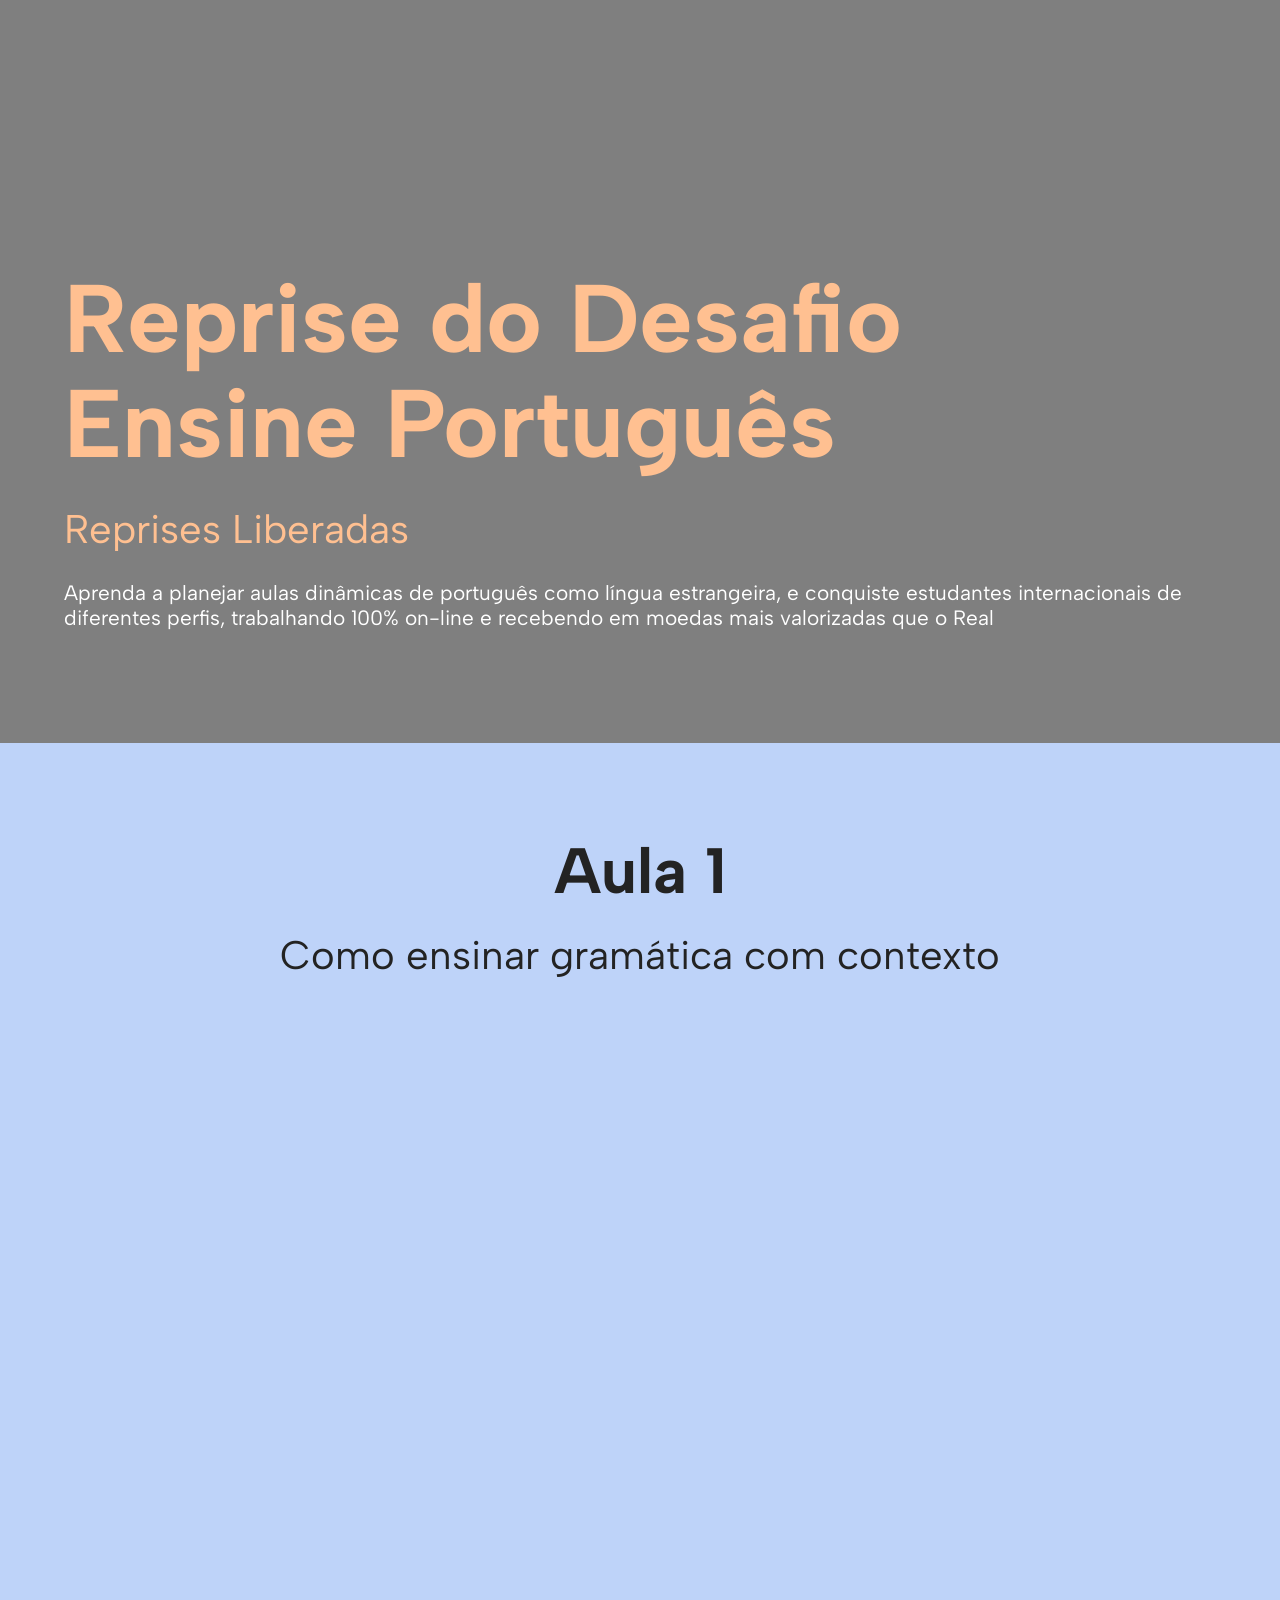
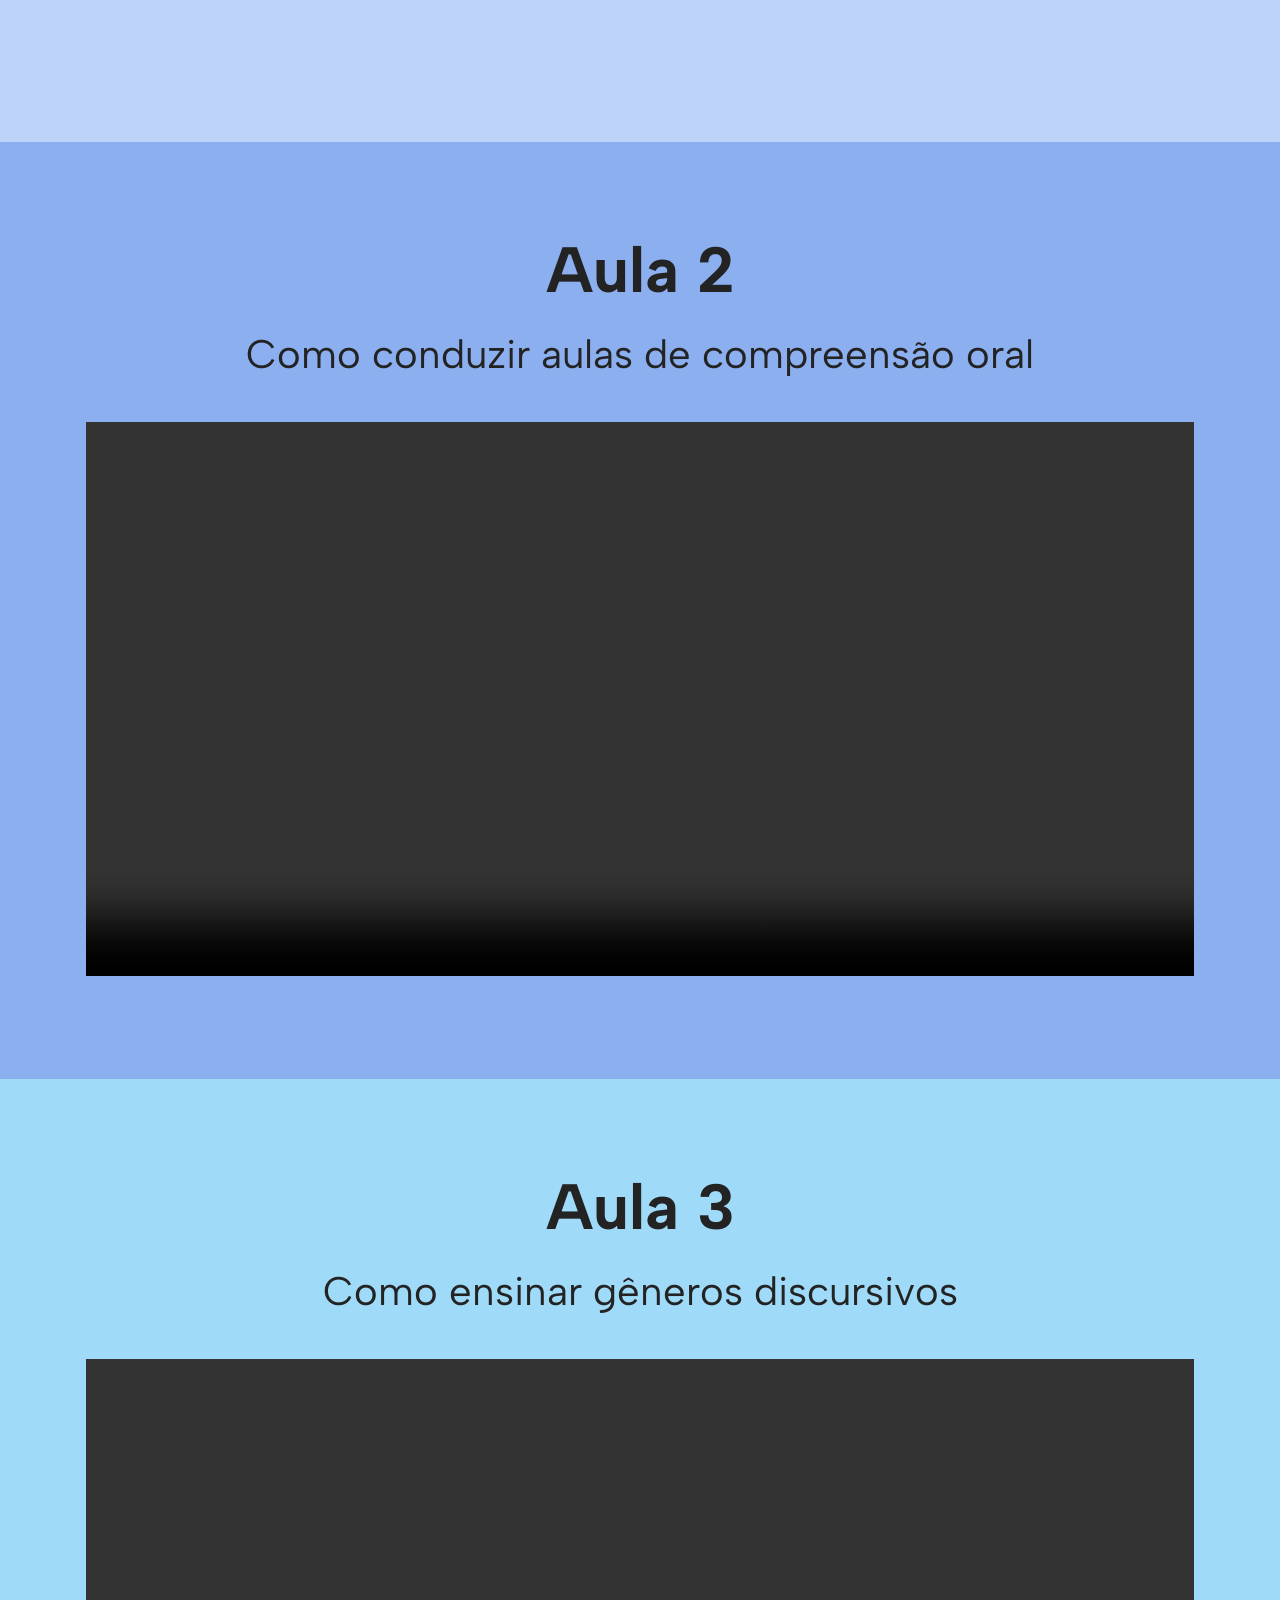
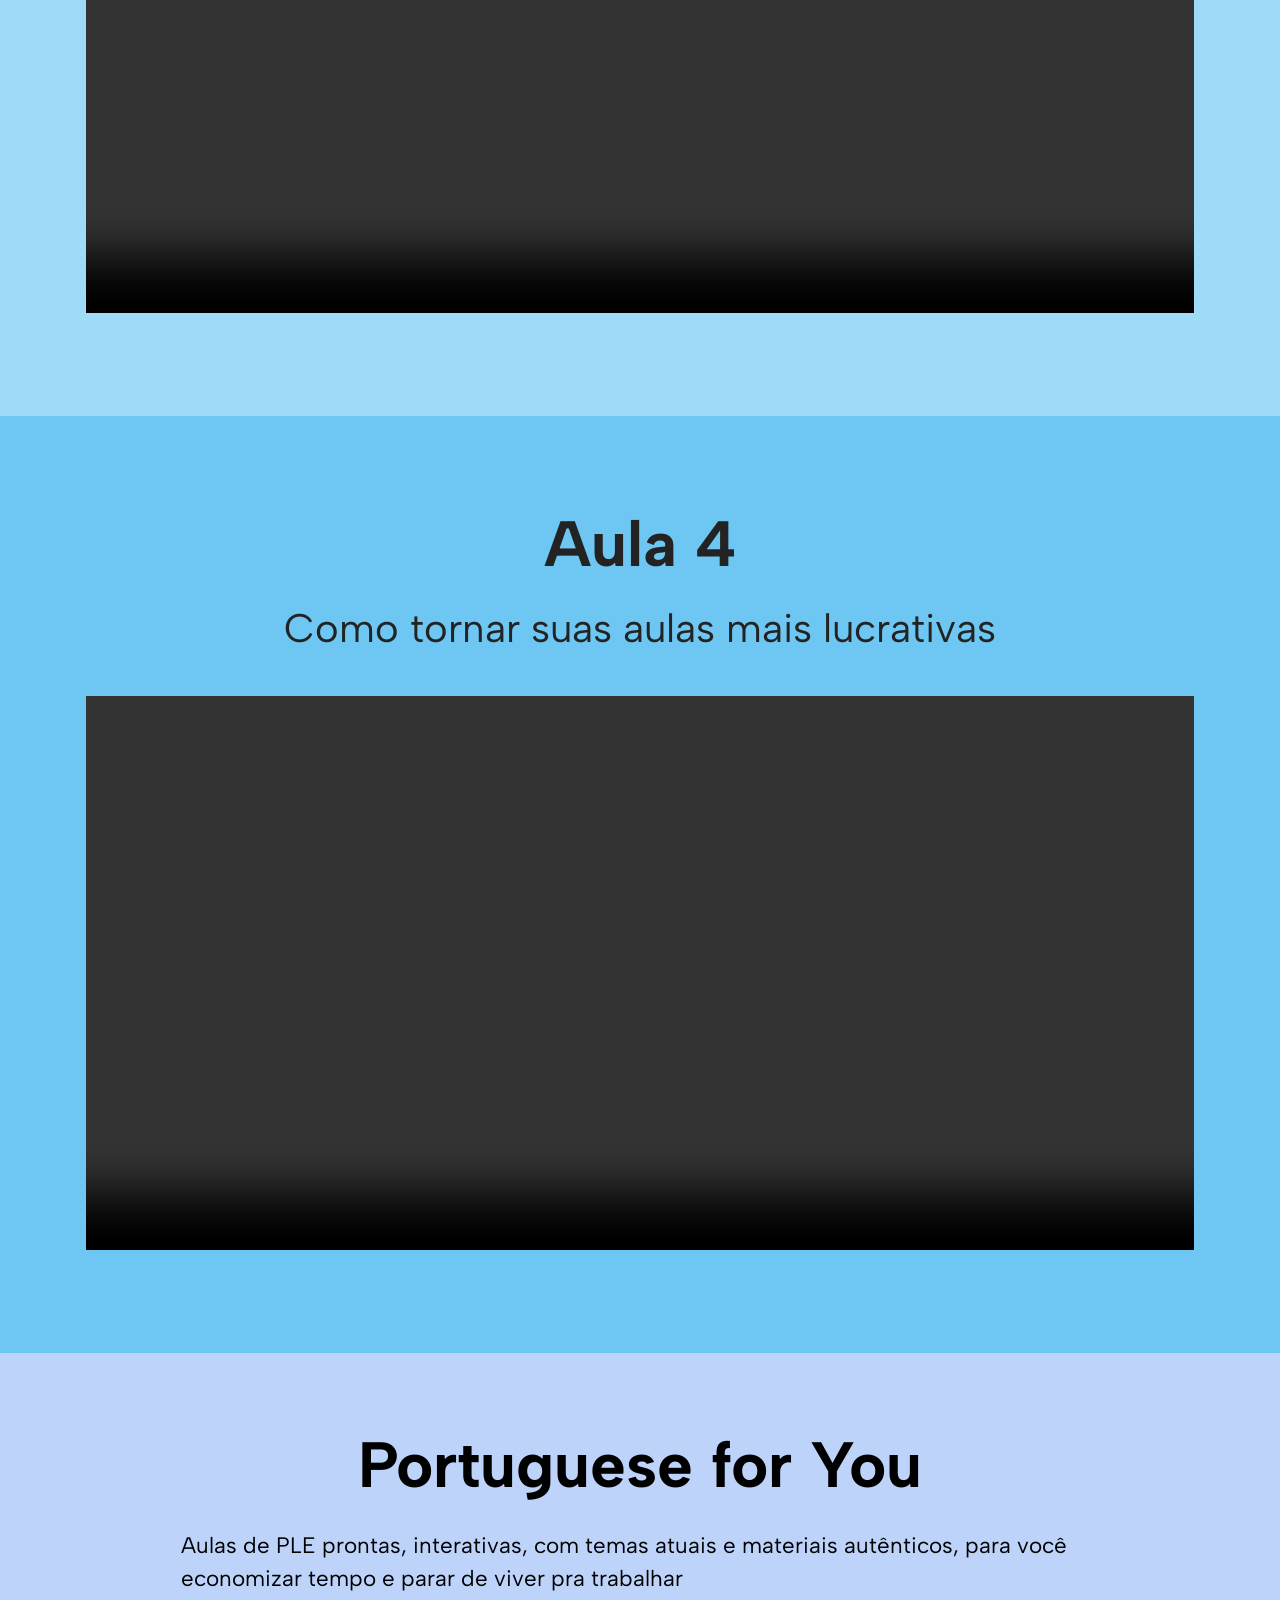
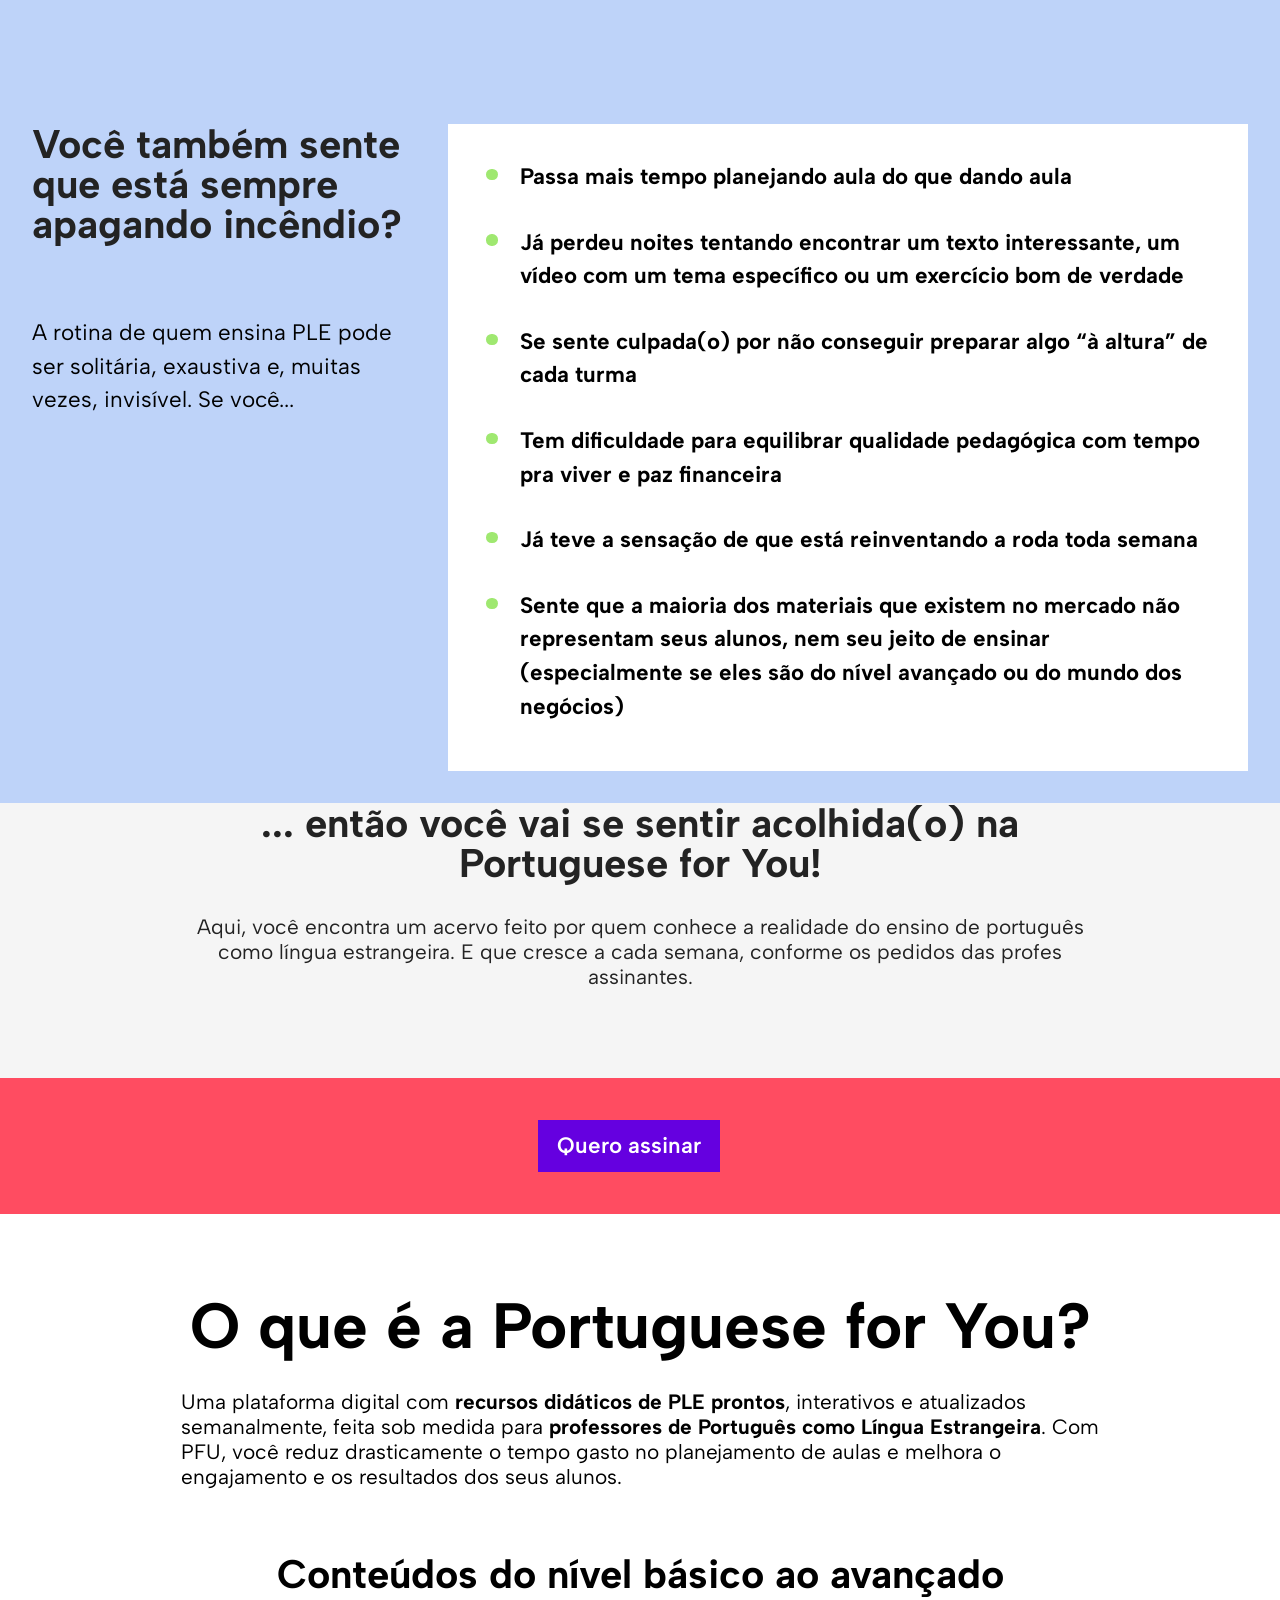
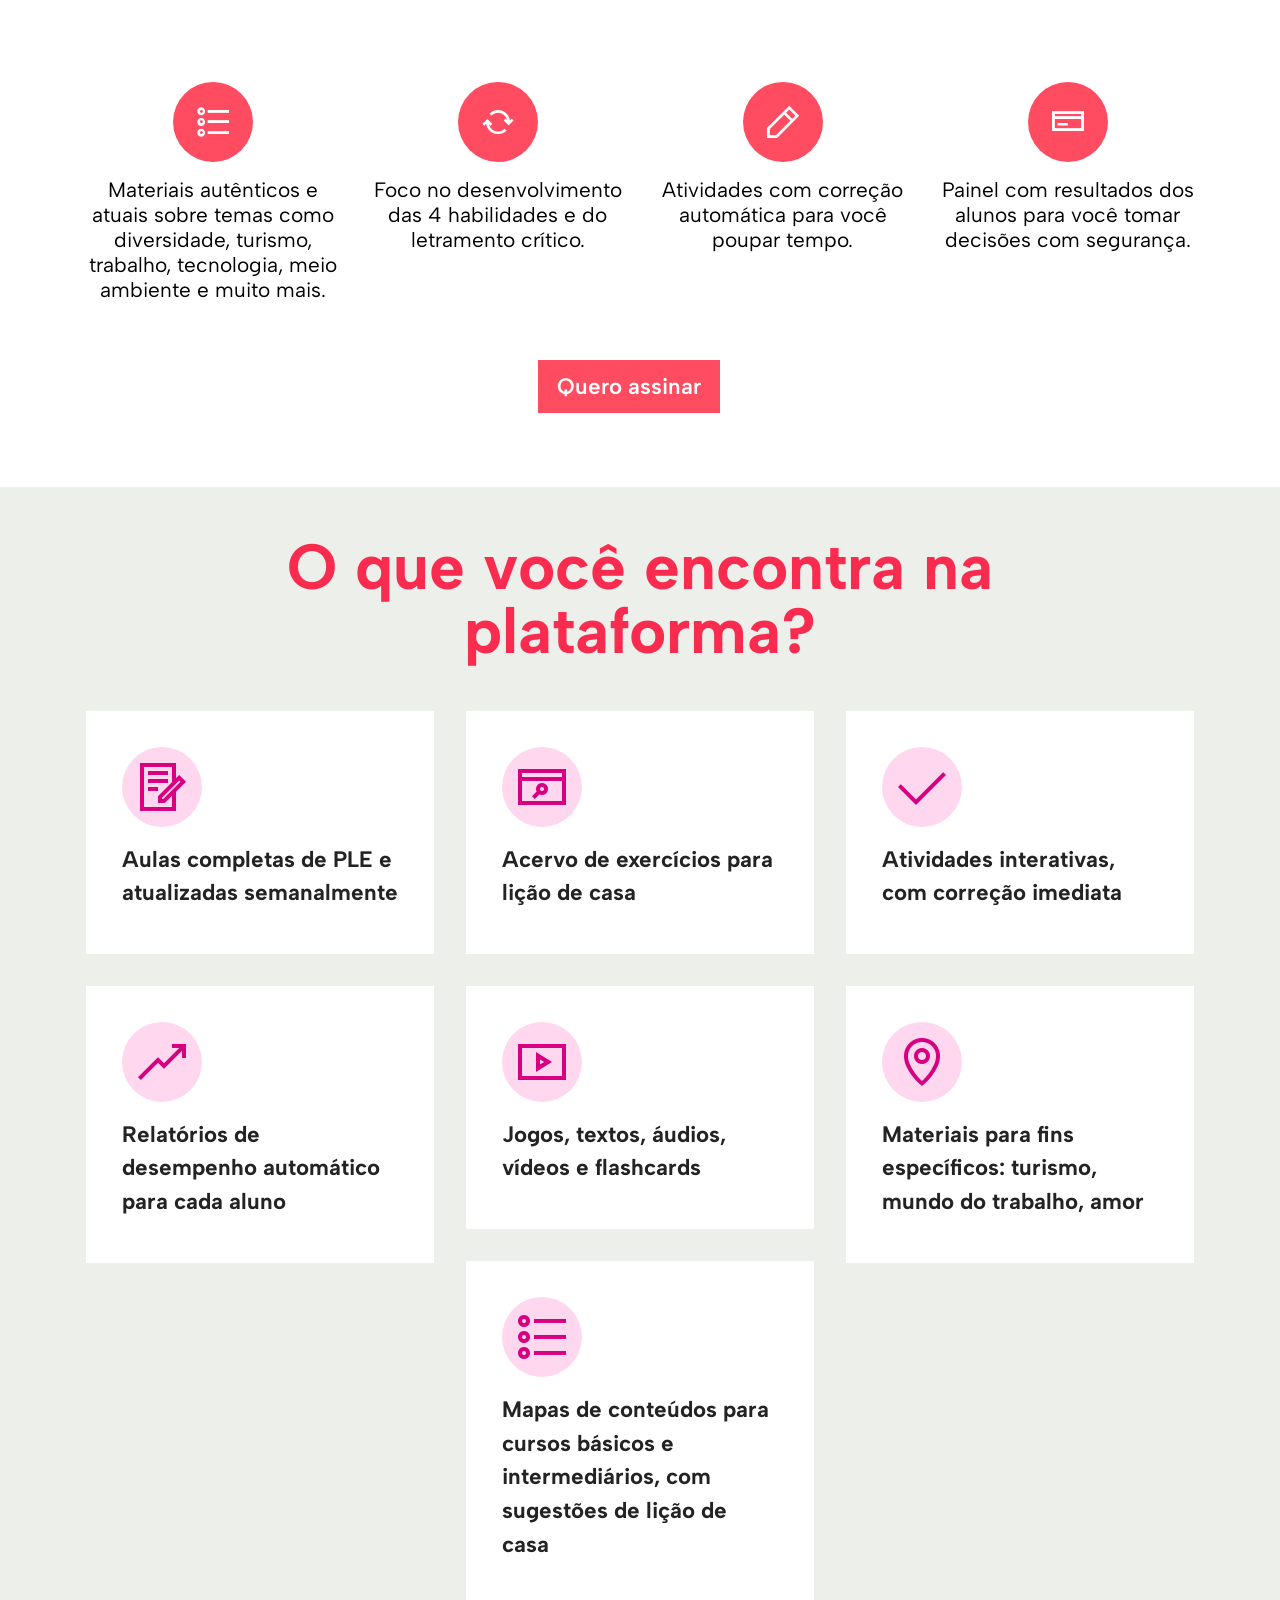
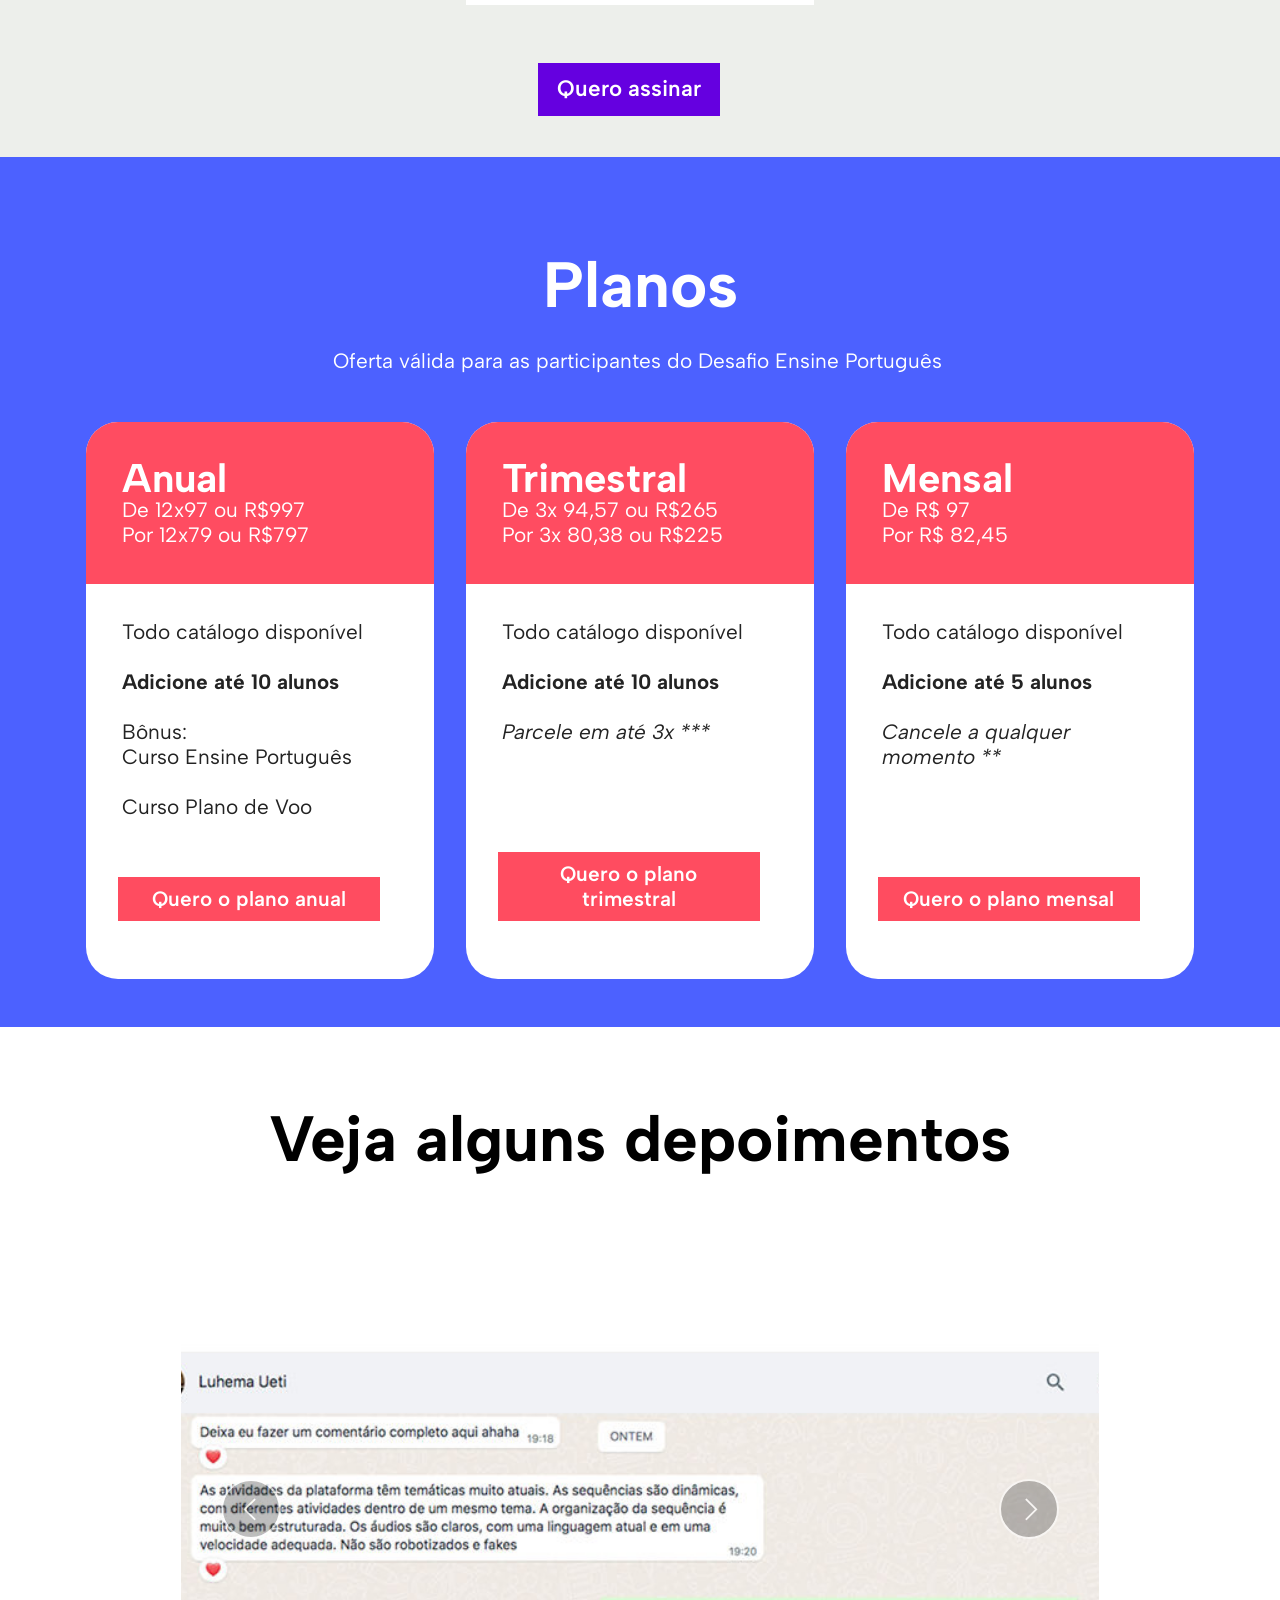
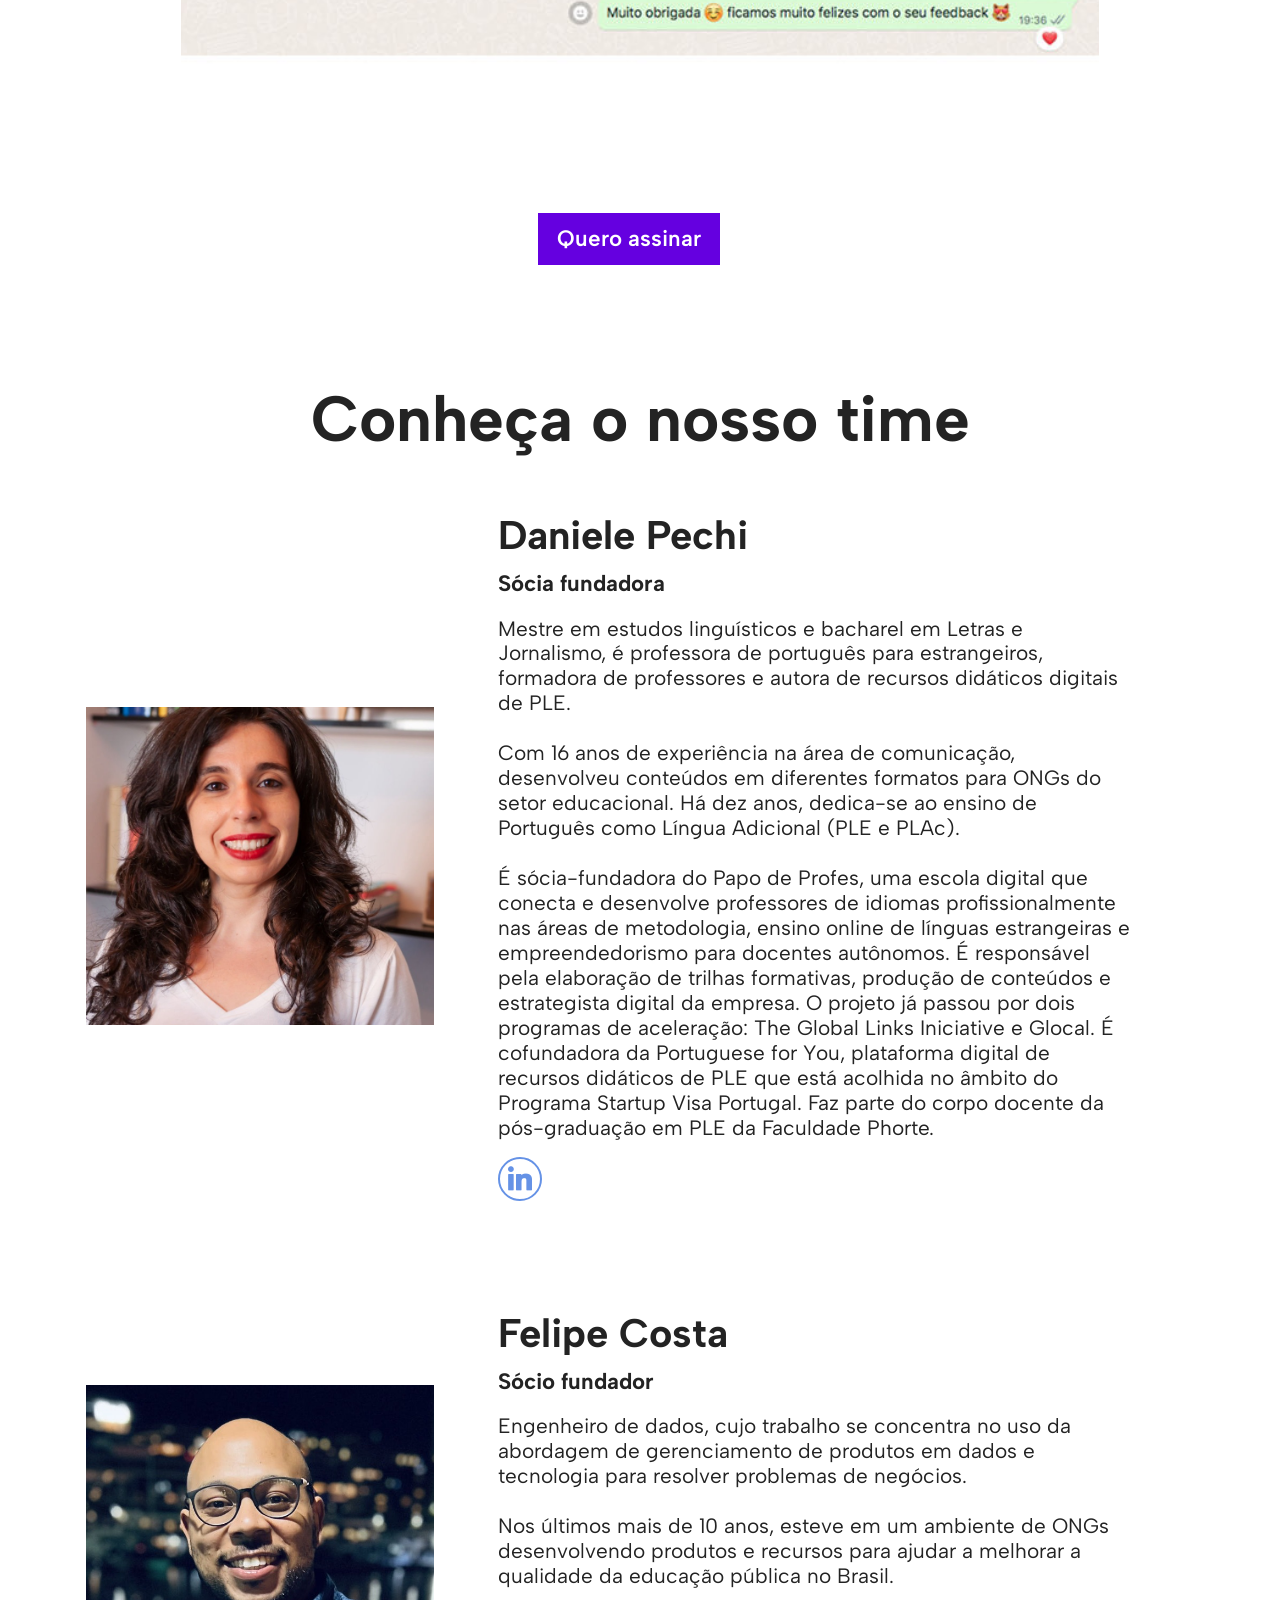
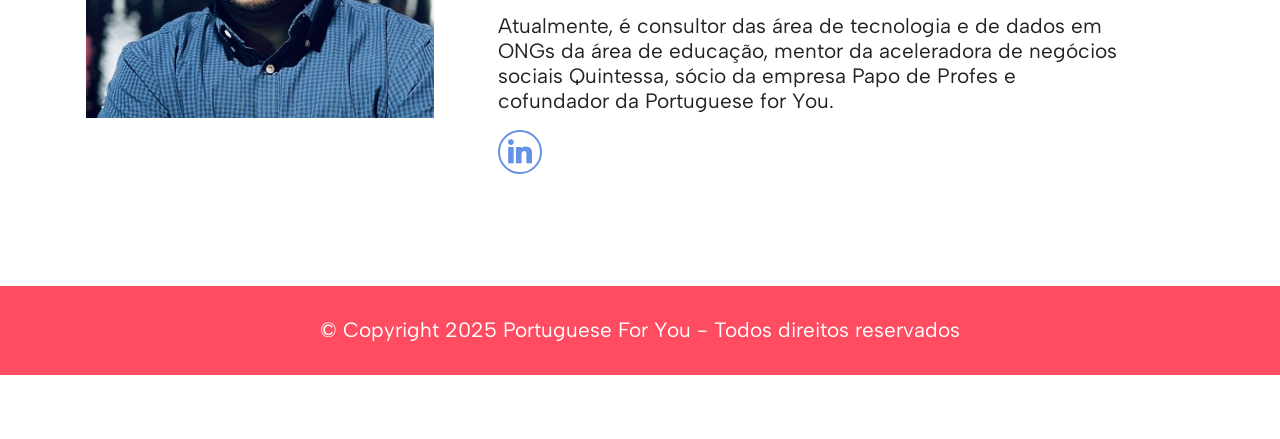
==== commit 10e5b5bd: "v 1.2" ====
--- a/index.html
+++ b/index.html
@@ -21,7 +21,7 @@
   <link rel="stylesheet" href="assets/theme/css/style.css">
   <link rel="preload" href="https://fonts.googleapis.com/css?family=Albert+Sans:100,200,300,400,500,600,700,800,900,100i,200i,300i,400i,500i,600i,700i,800i,900i&display=swap" as="style" onload="this.onload=null;this.rel='stylesheet'">
   <noscript><link rel="stylesheet" href="https://fonts.googleapis.com/css?family=Albert+Sans:100,200,300,400,500,600,700,800,900,100i,200i,300i,400i,500i,600i,700i,800i,900i&display=swap"></noscript>
-  <link rel="preload" as="style" href="assets/mobirise/css/mbr-additional.css?v=20XFSo"><link rel="stylesheet" href="assets/mobirise/css/mbr-additional.css?v=20XFSo" type="text/css">
+  <link rel="preload" as="style" href="assets/mobirise/css/mbr-additional.css?v=EZkF62"><link rel="stylesheet" href="assets/mobirise/css/mbr-additional.css?v=EZkF62" type="text/css">
 
   
   
@@ -93,7 +93,7 @@
         </div>
         <div class="row justify-content-center">
             <div class="col-12 col-md-12 video-block">
-                <div class="video-wrapper"><video style="width:100%" controls autoplay loop playsinline><source src="https://gilbertomendes.com.br/Lanc%CC%A7amento19-04.mp4?loop=1&amp;autoplay=1"/></video></div>
+                <div class="video-wrapper"><iframe class="mbr-embedded-video" src="https://www.youtube.com/live/p6z6-NFxOX8?si=frNHJQF3SrspjvAW&amp;loop=1&amp;autoplay=1" width="1280" height="720" frameborder="0" allowfullscreen></iframe></div>
                 
             </div>
         </div>
@@ -151,27 +151,17 @@
     </div>
 </section>
 
-<section data-bs-version="5.1" class="header7 cid-vhEhOzrAnZ" id="header07-2s">
-  
-
-  
-  
-  <div class="topbg"></div>
-  <div class="align-center container-fluid">
-    <div class="row justify-content-center">
-      <div class="col-md-12 mb-5 content-head">
-        <h1 class="mbr-section-title mbr-fonts-style mb-4 display-1"><strong>Portuguese for You</strong></h1>
-        <p class="mbr-text mbr-fonts-style mb-4 display-7">
-          Aulas de PLE prontas, interativas, com temas atuais e materiais autênticos, para você economizar tempo e parar de viver pra trabalhar
-        </p>
-        <div class="mbr-section-btn mt-4"><a class="btn btn-info display-7" href="index.html#pricing01-2v">Quero assinar</a></div>
-      </div>
-    </div>
-
-    <div class="row justify-content-center">
-      <div class="mbr-figure col-12 col-md-7"><iframe class="mbr-embedded-video" src="https://player.vimeo.com/video/1089365037?autoplay=1&amp;loop=1" width="1280" height="720" frameborder="0" allowfullscreen></iframe></div>
-    </div>
-  </div>
+<section data-bs-version="5.1" class="article12 cid-vhECaAbdiH" id="article12-3a">    
+    
+    <div class="container">
+        <div class="row justify-content-center">
+            <div class="col-md-12 col-lg-10">
+                <h3 class="mbr-section-title mbr-fonts-style mb-4 mt-0 display-2"><strong>Portuguese for You</strong></h3>
+                
+                <p class="mbr-text mbr-fonts-style display-4">Aulas de PLE prontas, interativas, com temas atuais e materiais autênticos, para você economizar tempo e parar de viver pra trabalhar<br></p>
+            </div>
+        </div>
+    </div>
 </section>
 
 <section data-bs-version="5.1" class="article021 cid-vhDjS2IKcU" id="article21-2k">
@@ -220,7 +210,7 @@
     <div class="container">
         <div class="row justify-content-center">
             <div class="col-md-12 col-lg-10">
-                <div class="mbr-section-btn align-center"><a class="btn btn-info display-4" href="index.html#pricing01-2v">Quero assinar</a></div>
+                <div class="mbr-section-btn align-center"><a class="btn btn-info display-4" href="index.html#planos">Quero assinar</a></div>
             </div>
         </div>
     </div>
@@ -316,7 +306,7 @@
     <div class="container">
         <div class="row justify-content-center">
             <div class="col-md-12 col-lg-10">
-                <div class="mbr-section-btn align-center"><a class="btn btn-primary display-4" href="index.html#pricing01-2v">Quero assinar</a></div>
+                <div class="mbr-section-btn align-center"><a class="btn btn-primary display-4" href="index.html#planos">Quero assinar</a></div>
             </div>
         </div>
     </div>
@@ -434,13 +424,13 @@
     <div class="container">
         <div class="row justify-content-center">
             <div class="col-md-12 col-lg-10">
-                <div class="mbr-section-btn align-center"><a class="btn btn-info display-4" href="index.html#pricing01-2v">Quero assinar</a></div>
-            </div>
-        </div>
-    </div>
-</section>
-
-<section data-bs-version="5.1" class="pricing1 cid-vhEj6IELaP" id="pricing01-2t">
+                <div class="mbr-section-btn align-center"><a class="btn btn-info display-4" href="index.html#planos">Quero assinar</a></div>
+            </div>
+        </div>
+    </div>
+</section>
+
+<section data-bs-version="5.1" class="pricing1 cid-vhEj6IELaP" id="planos">
   
   
   <div class="container">
@@ -519,7 +509,7 @@
     <div class="container">
         <div class="row justify-content-center">
             <div class="col-12 col-md-10">
-                <div class="carousel slide" id="vhEnrgRXfU" data-interval="5000" data-bs-interval="5000">
+                <div class="carousel slide" id="vhECO2W1sQ" data-interval="5000" data-bs-interval="5000">
                     
                     <div class="carousel-inner">
                         
@@ -566,11 +556,11 @@
                             </div>
                         </div>
                     </div>
-                    <a class="carousel-control carousel-control-prev" role="button" data-slide="prev" data-bs-slide="prev" href="#vhEnrgRXfU">
+                    <a class="carousel-control carousel-control-prev" role="button" data-slide="prev" data-bs-slide="prev" href="#vhECO2W1sQ">
                         <span class="mobi-mbri mobi-mbri-arrow-prev" aria-hidden="true"></span>
                         <span class="sr-only visually-hidden">Previous</span>
                     </a>
-                    <a class="carousel-control carousel-control-next" role="button" data-slide="next" data-bs-slide="next" href="#vhEnrgRXfU">
+                    <a class="carousel-control carousel-control-next" role="button" data-slide="next" data-bs-slide="next" href="#vhECO2W1sQ">
                         <span class="mobi-mbri mobi-mbri-arrow-next" aria-hidden="true"></span>
                         <span class="sr-only visually-hidden">Next</span>
                     </a>
--- a/assets/mobirise/css/mbr-additional.css
+++ b/assets/mobirise/css/mbr-additional.css
@@ -985,7 +985,7 @@
 .cid-vhD8QFoVl6 {
   padding-top: 6rem;
   padding-bottom: 6rem;
-  background-color: #6bffc7;
+  background-color: #bed3f9;
 }
 .cid-vhD8QFoVl6 .video-wrapper iframe {
   width: 100%;
@@ -998,7 +998,7 @@
 .cid-vhDcHIEp7h {
   padding-top: 6rem;
   padding-bottom: 6rem;
-  background-color: #ffb5b5;
+  background-color: #8caff0;
 }
 .cid-vhDcHIEp7h .video-wrapper iframe {
   width: 100%;
@@ -1011,7 +1011,7 @@
 .cid-vhDcMliLX3 {
   padding-top: 6rem;
   padding-bottom: 6rem;
-  background-color: #8caff0;
+  background-color: #9fdbf8;
 }
 .cid-vhDcMliLX3 .video-wrapper iframe {
   width: 100%;
@@ -1024,7 +1024,7 @@
 .cid-vhDcPevbwH {
   padding-top: 6rem;
   padding-bottom: 6rem;
-  background-color: #ffe885;
+  background-color: #6ec7f2;
 }
 .cid-vhDcPevbwH .video-wrapper iframe {
   width: 100%;
@@ -1034,56 +1034,25 @@
 .cid-vhDcPevbwH .mbr-text {
   text-align: center;
 }
-.cid-vhEhOzrAnZ {
-  padding-top: 10rem;
-  padding-bottom: 6rem;
-  background-color: #ff4c61;
-}
-.cid-vhEhOzrAnZ .mbr-fallback-image.disabled {
-  display: none;
-}
-.cid-vhEhOzrAnZ .mbr-fallback-image {
-  display: block;
-  background-size: cover;
-  background-position: center center;
-  width: 100%;
-  height: 100%;
-  position: absolute;
-  bottom: 0;
-}
-.cid-vhEhOzrAnZ .topbg {
-  position: absolute;
-  bottom: 0;
-  left: 0;
-  width: 100%;
-  height: 30%;
-  background: #edefeb;
-}
-.cid-vhEhOzrAnZ .mbr-section-title {
-  color: #ffffff;
-}
-.cid-vhEhOzrAnZ .mbr-text,
-.cid-vhEhOzrAnZ .mbr-section-btn {
-  color: #ffffff;
-}
-.cid-vhEhOzrAnZ .media-content,
-.cid-vhEhOzrAnZ .mbr-figure {
-  align-self: center;
-}
-.cid-vhEhOzrAnZ .mbr-figure iframe {
-  width: 100%;
-  overflow: hidden;
-}
-.cid-vhEhOzrAnZ .app-video-wrapper {
-  background: transparent;
-}
-.cid-vhEhOzrAnZ .content-head {
-  max-width: 800px;
+.cid-vhECaAbdiH {
+  padding-top: 5rem;
+  padding-bottom: 3rem;
+  background-color: #bed3f9;
+}
+.cid-vhECaAbdiH .mbr-text {
+  color: #000000;
+}
+.cid-vhECaAbdiH .mbr-section-subtitle {
+  color: #000000;
+}
+.cid-vhECaAbdiH .mbr-section-title {
+  color: #000000;
+  text-align: center;
 }
 .cid-vhDjS2IKcU {
   padding-top: 4rem;
   padding-bottom: 2rem;
-  background-color: #f5f5f5;
+  background-color: #bed3f9;
 }
 .cid-vhDjS2IKcU .mbr-fallback-image.disabled {
   display: none;
@@ -1459,7 +1428,7 @@
 }
 .cid-vhElzelO0f {
   padding-top: 0rem;
-  padding-bottom: 3rem;
+  padding-bottom: 0rem;
   background-color: #ffffff;
 }
 @media (min-width: 992px) {
@@ -1585,7 +1554,7 @@
 .cid-vhElLiSbyD {
   padding-top: 0rem;
   padding-bottom: 2rem;
-  background-color: #edefeb;
+  background-color: #ffffff;
 }
 .cid-vhElMS4FRg {
   padding-top: 5rem;
--- a/assets/mobirise/css/mbr-additional.css
+++ b/assets/mobirise/css/mbr-additional.css
@@ -985,7 +985,7 @@
 .cid-vhD8QFoVl6 {
   padding-top: 6rem;
   padding-bottom: 6rem;
-  background-color: #6bffc7;
+  background-color: #bed3f9;
 }
 .cid-vhD8QFoVl6 .video-wrapper iframe {
   width: 100%;
@@ -998,7 +998,7 @@
 .cid-vhDcHIEp7h {
   padding-top: 6rem;
   padding-bottom: 6rem;
-  background-color: #ffb5b5;
+  background-color: #8caff0;
 }
 .cid-vhDcHIEp7h .video-wrapper iframe {
   width: 100%;
@@ -1011,7 +1011,7 @@
 .cid-vhDcMliLX3 {
   padding-top: 6rem;
   padding-bottom: 6rem;
-  background-color: #8caff0;
+  background-color: #9fdbf8;
 }
 .cid-vhDcMliLX3 .video-wrapper iframe {
   width: 100%;
@@ -1024,7 +1024,7 @@
 .cid-vhDcPevbwH {
   padding-top: 6rem;
   padding-bottom: 6rem;
-  background-color: #ffe885;
+  background-color: #6ec7f2;
 }
 .cid-vhDcPevbwH .video-wrapper iframe {
   width: 100%;
@@ -1034,56 +1034,25 @@
 .cid-vhDcPevbwH .mbr-text {
   text-align: center;
 }
-.cid-vhEhOzrAnZ {
-  padding-top: 10rem;
-  padding-bottom: 6rem;
-  background-color: #ff4c61;
-}
-.cid-vhEhOzrAnZ .mbr-fallback-image.disabled {
-  display: none;
-}
-.cid-vhEhOzrAnZ .mbr-fallback-image {
-  display: block;
-  background-size: cover;
-  background-position: center center;
-  width: 100%;
-  height: 100%;
-  position: absolute;
-  bottom: 0;
-}
-.cid-vhEhOzrAnZ .topbg {
-  position: absolute;
-  bottom: 0;
-  left: 0;
-  width: 100%;
-  height: 30%;
-  background: #edefeb;
-}
-.cid-vhEhOzrAnZ .mbr-section-title {
-  color: #ffffff;
-}
-.cid-vhEhOzrAnZ .mbr-text,
-.cid-vhEhOzrAnZ .mbr-section-btn {
-  color: #ffffff;
-}
-.cid-vhEhOzrAnZ .media-content,
-.cid-vhEhOzrAnZ .mbr-figure {
-  align-self: center;
-}
-.cid-vhEhOzrAnZ .mbr-figure iframe {
-  width: 100%;
-  overflow: hidden;
-}
-.cid-vhEhOzrAnZ .app-video-wrapper {
-  background: transparent;
-}
-.cid-vhEhOzrAnZ .content-head {
-  max-width: 800px;
+.cid-vhECaAbdiH {
+  padding-top: 5rem;
+  padding-bottom: 3rem;
+  background-color: #bed3f9;
+}
+.cid-vhECaAbdiH .mbr-text {
+  color: #000000;
+}
+.cid-vhECaAbdiH .mbr-section-subtitle {
+  color: #000000;
+}
+.cid-vhECaAbdiH .mbr-section-title {
+  color: #000000;
+  text-align: center;
 }
 .cid-vhDjS2IKcU {
   padding-top: 4rem;
   padding-bottom: 2rem;
-  background-color: #f5f5f5;
+  background-color: #bed3f9;
 }
 .cid-vhDjS2IKcU .mbr-fallback-image.disabled {
   display: none;
@@ -1459,7 +1428,7 @@
 }
 .cid-vhElzelO0f {
   padding-top: 0rem;
-  padding-bottom: 3rem;
+  padding-bottom: 0rem;
   background-color: #ffffff;
 }
 @media (min-width: 992px) {
@@ -1585,7 +1554,7 @@
 .cid-vhElLiSbyD {
   padding-top: 0rem;
   padding-bottom: 2rem;
-  background-color: #edefeb;
+  background-color: #ffffff;
 }
 .cid-vhElMS4FRg {
   padding-top: 5rem;
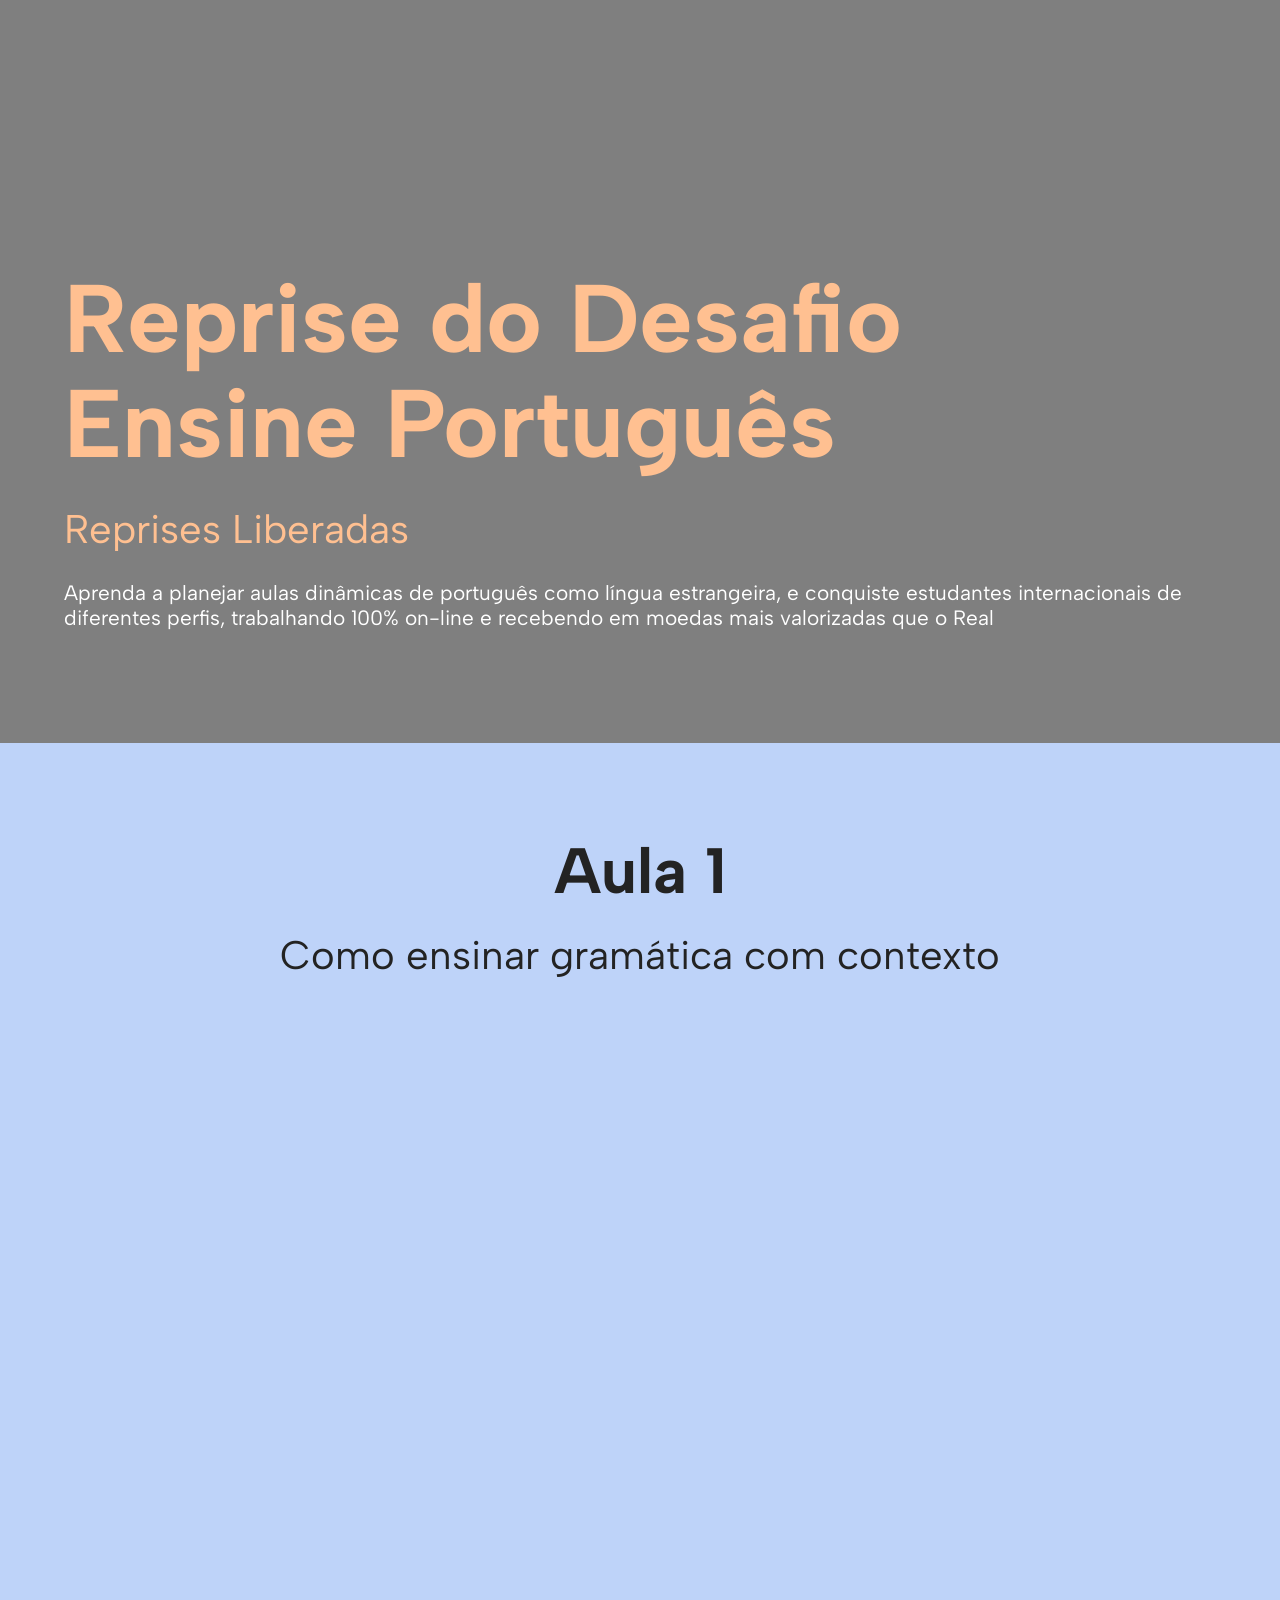
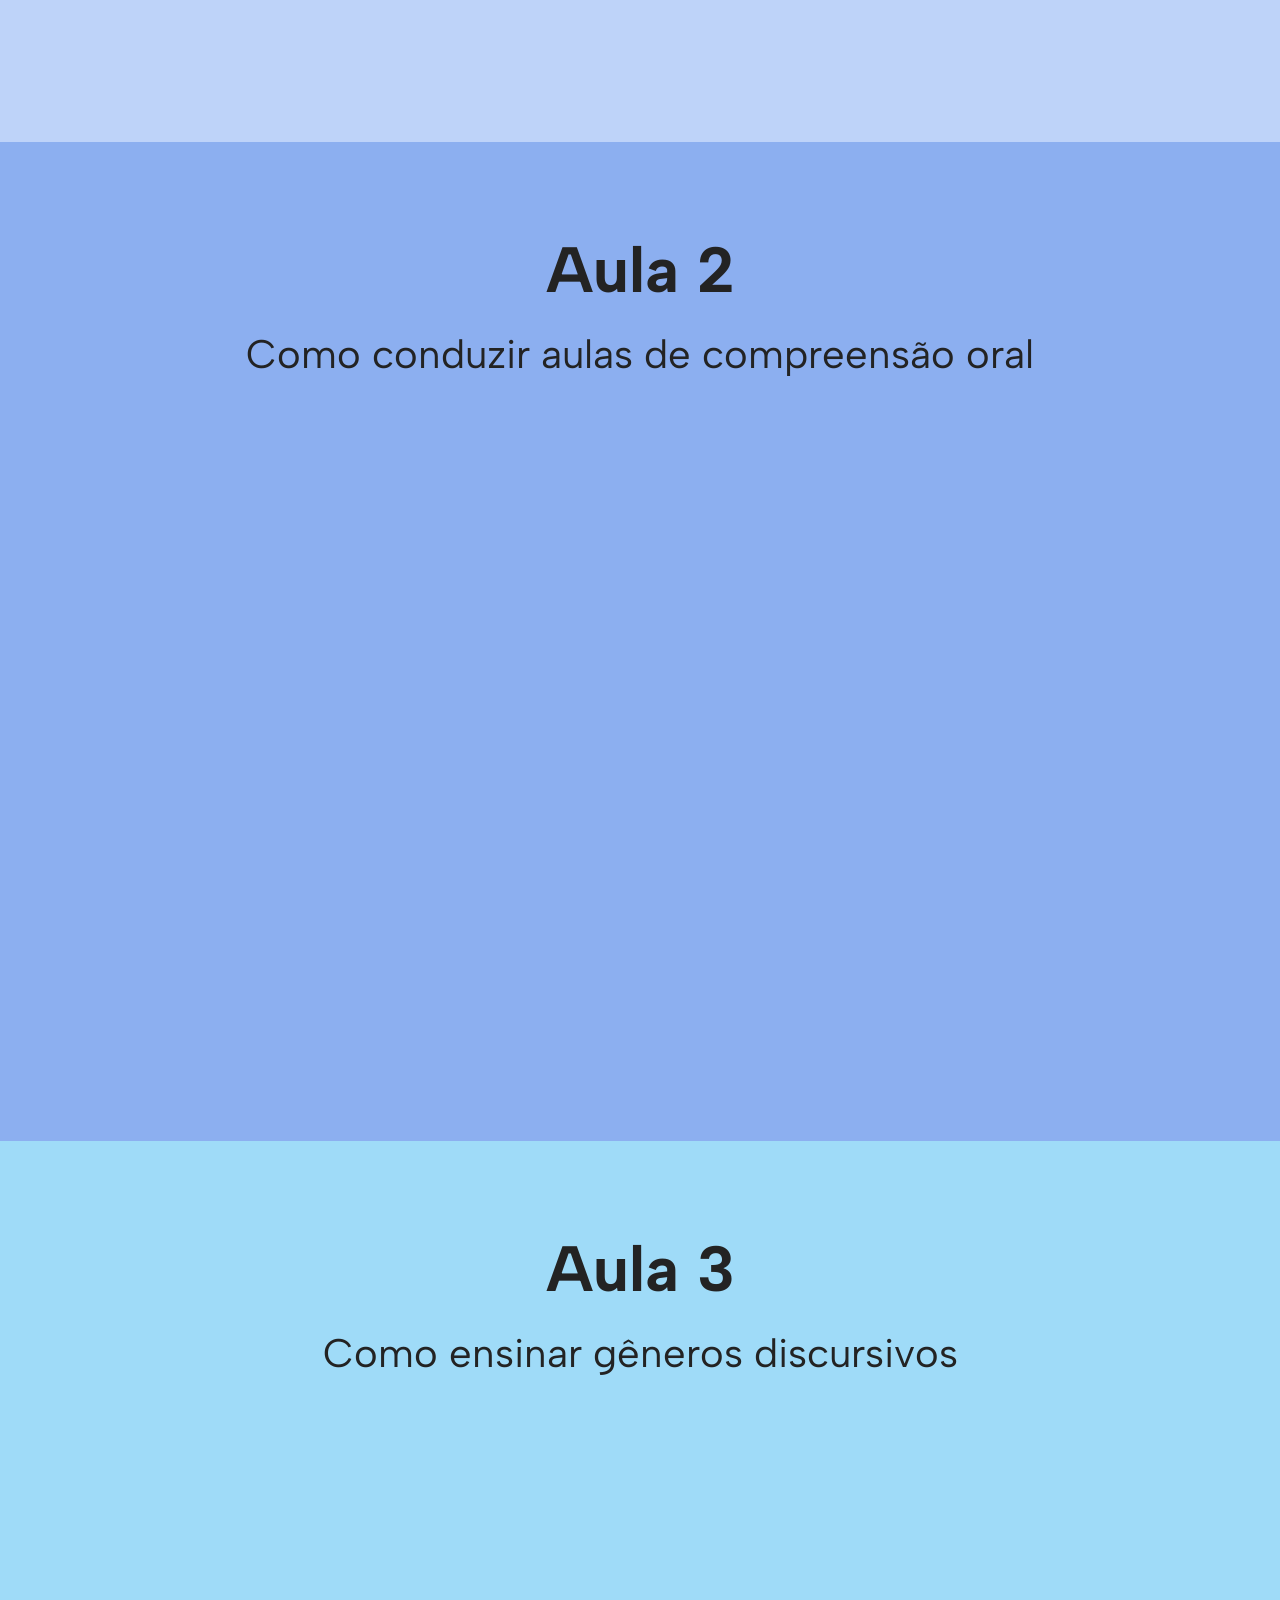
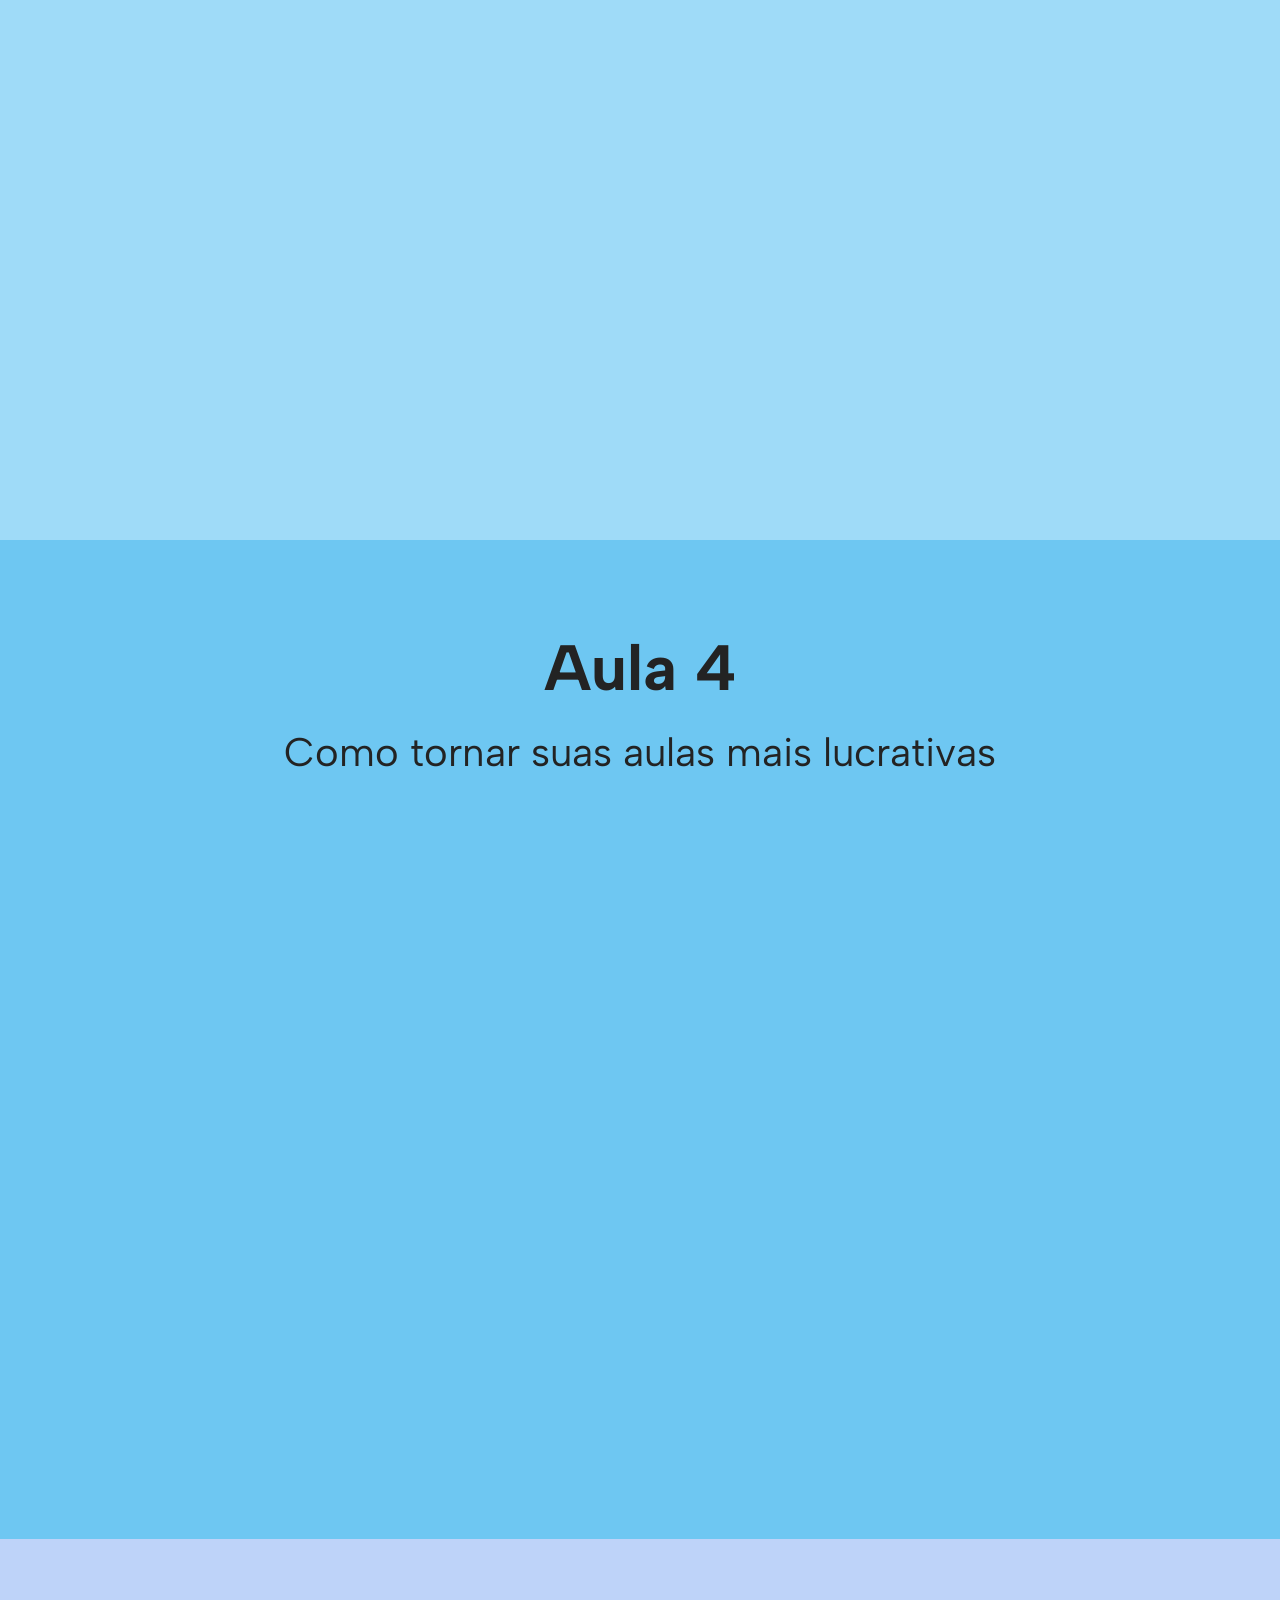
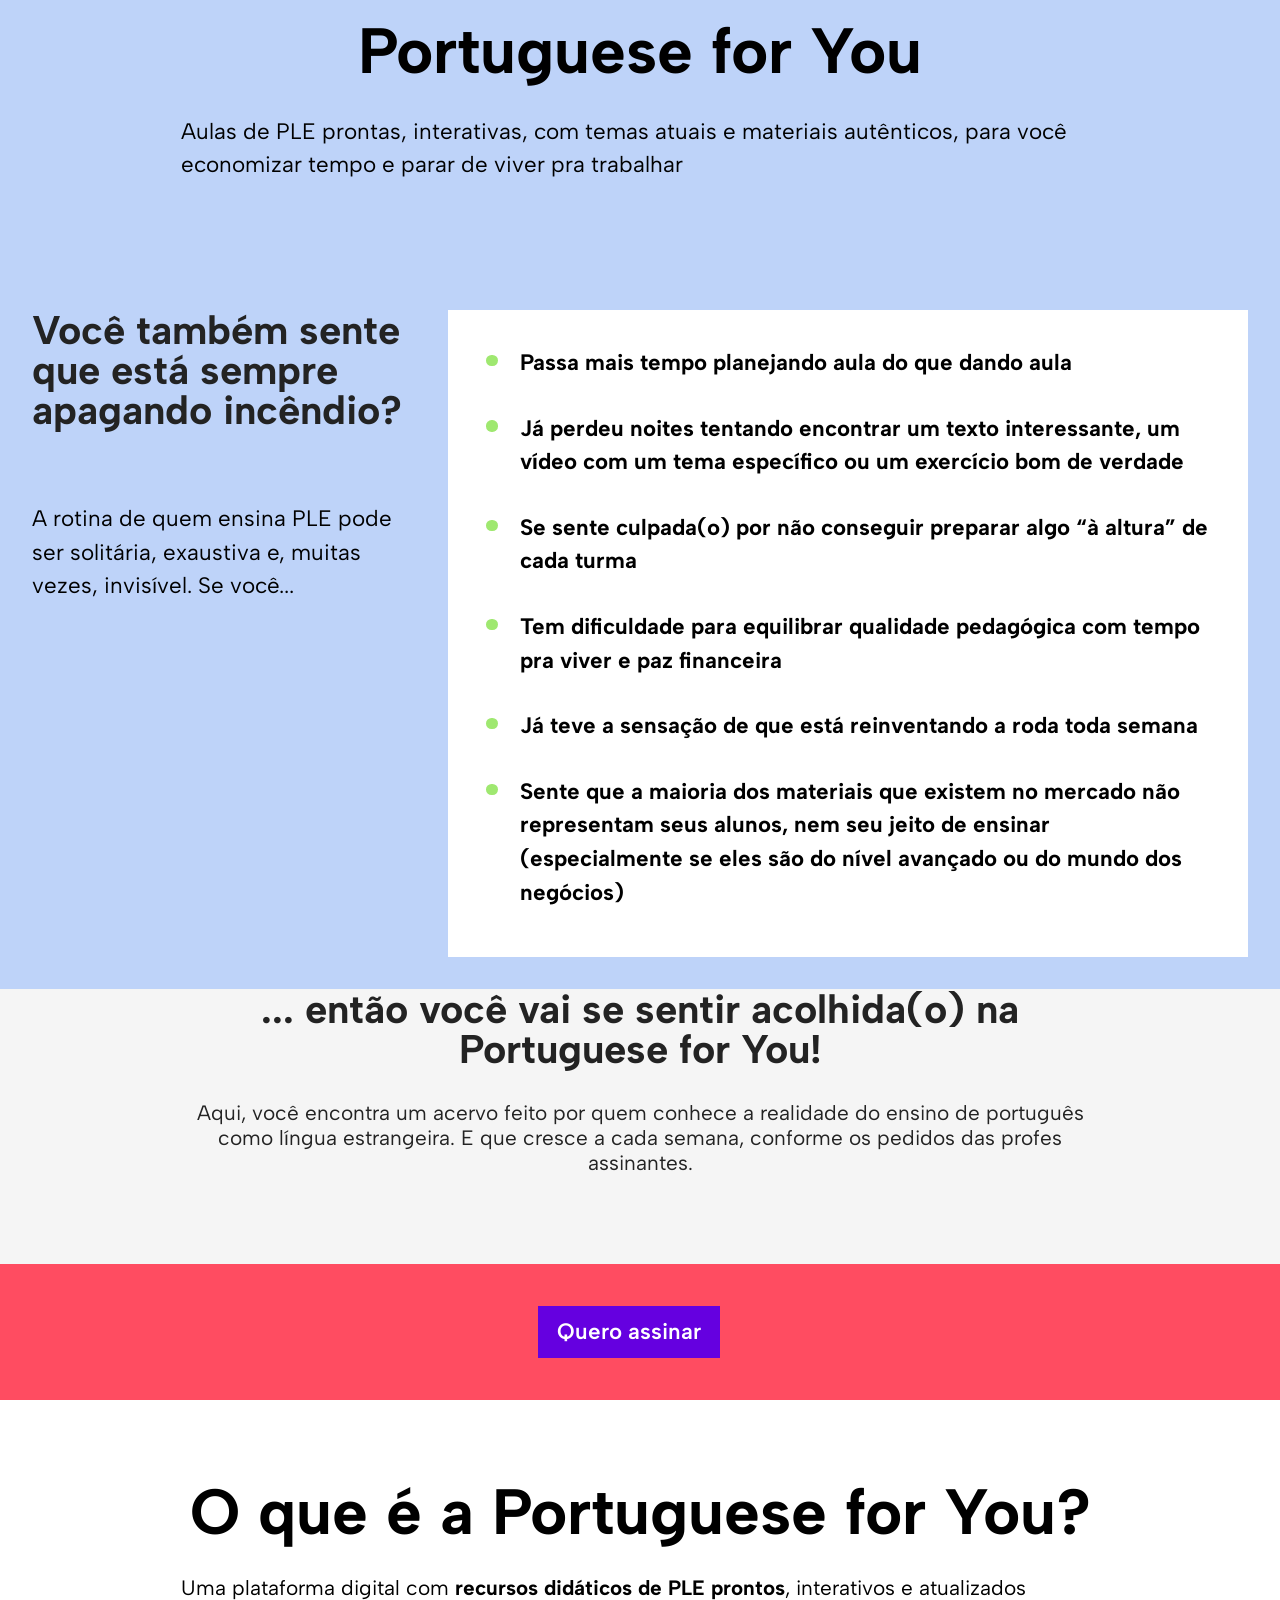
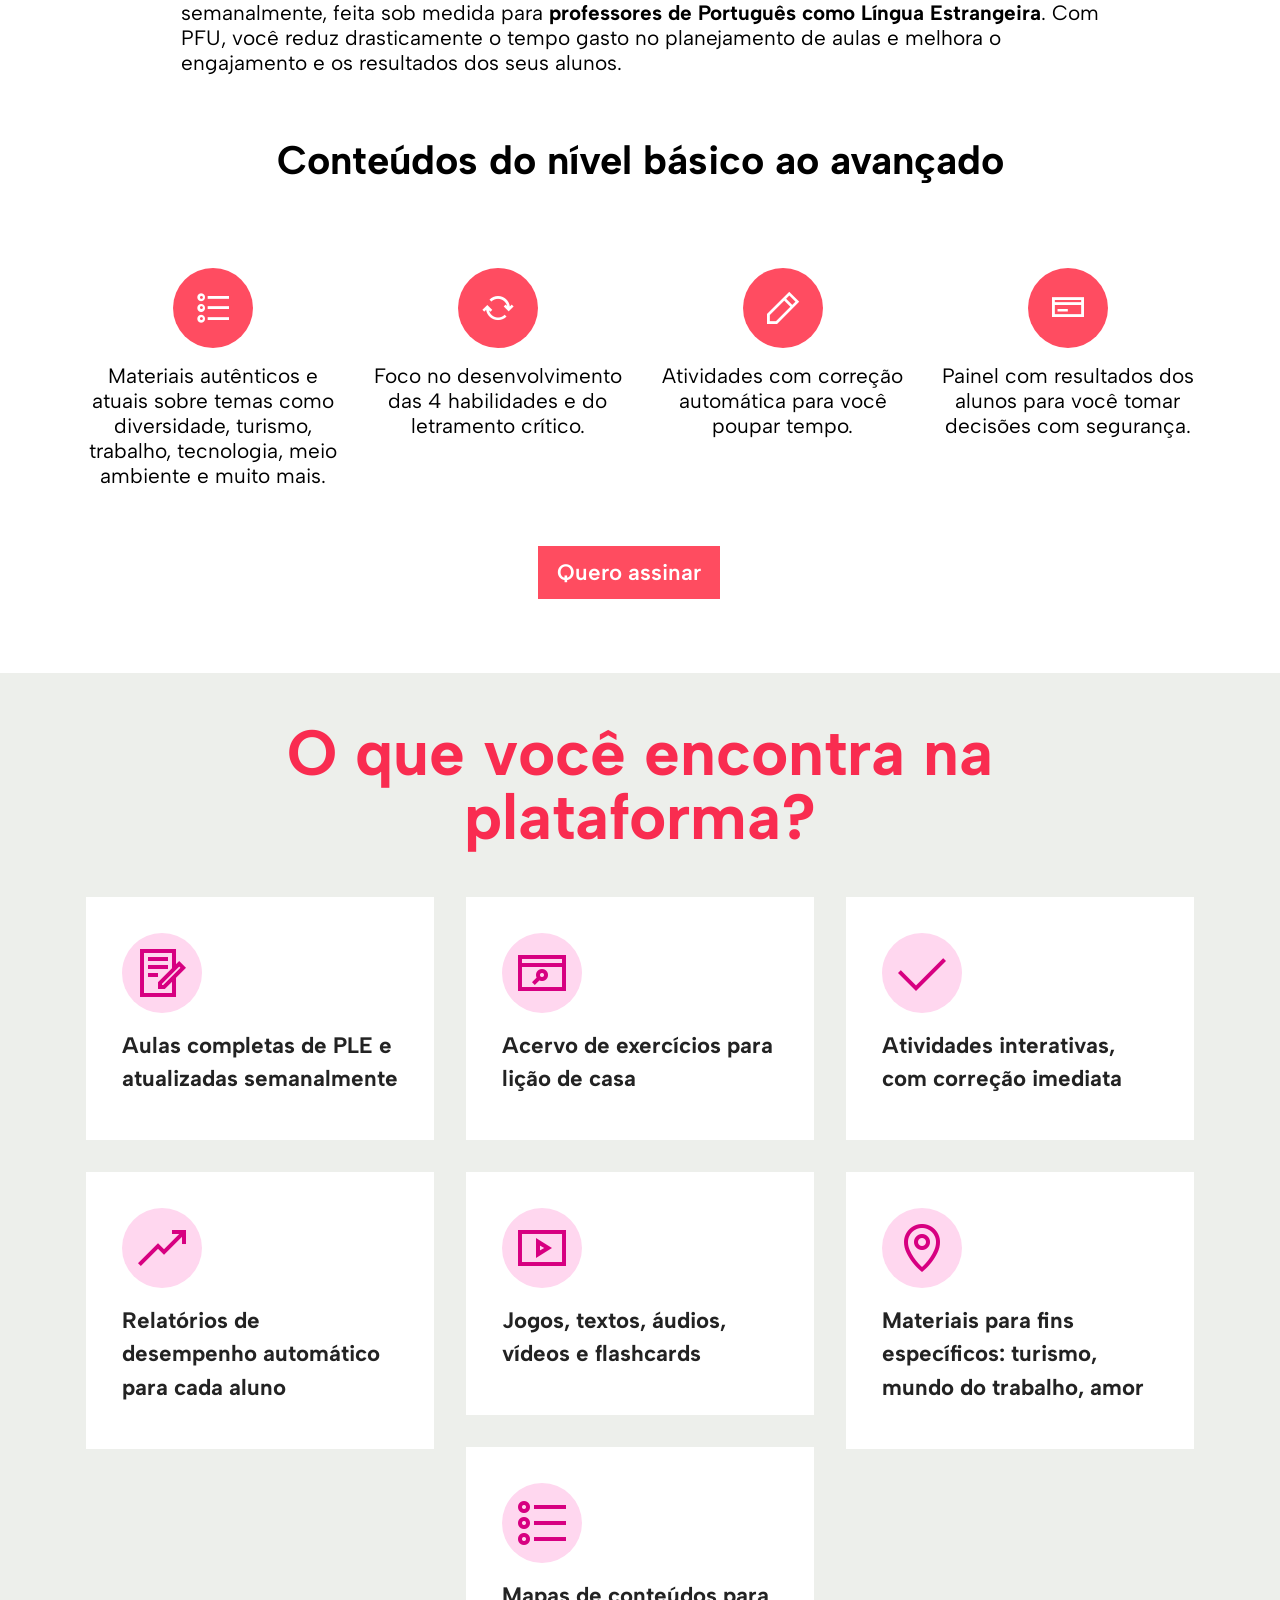
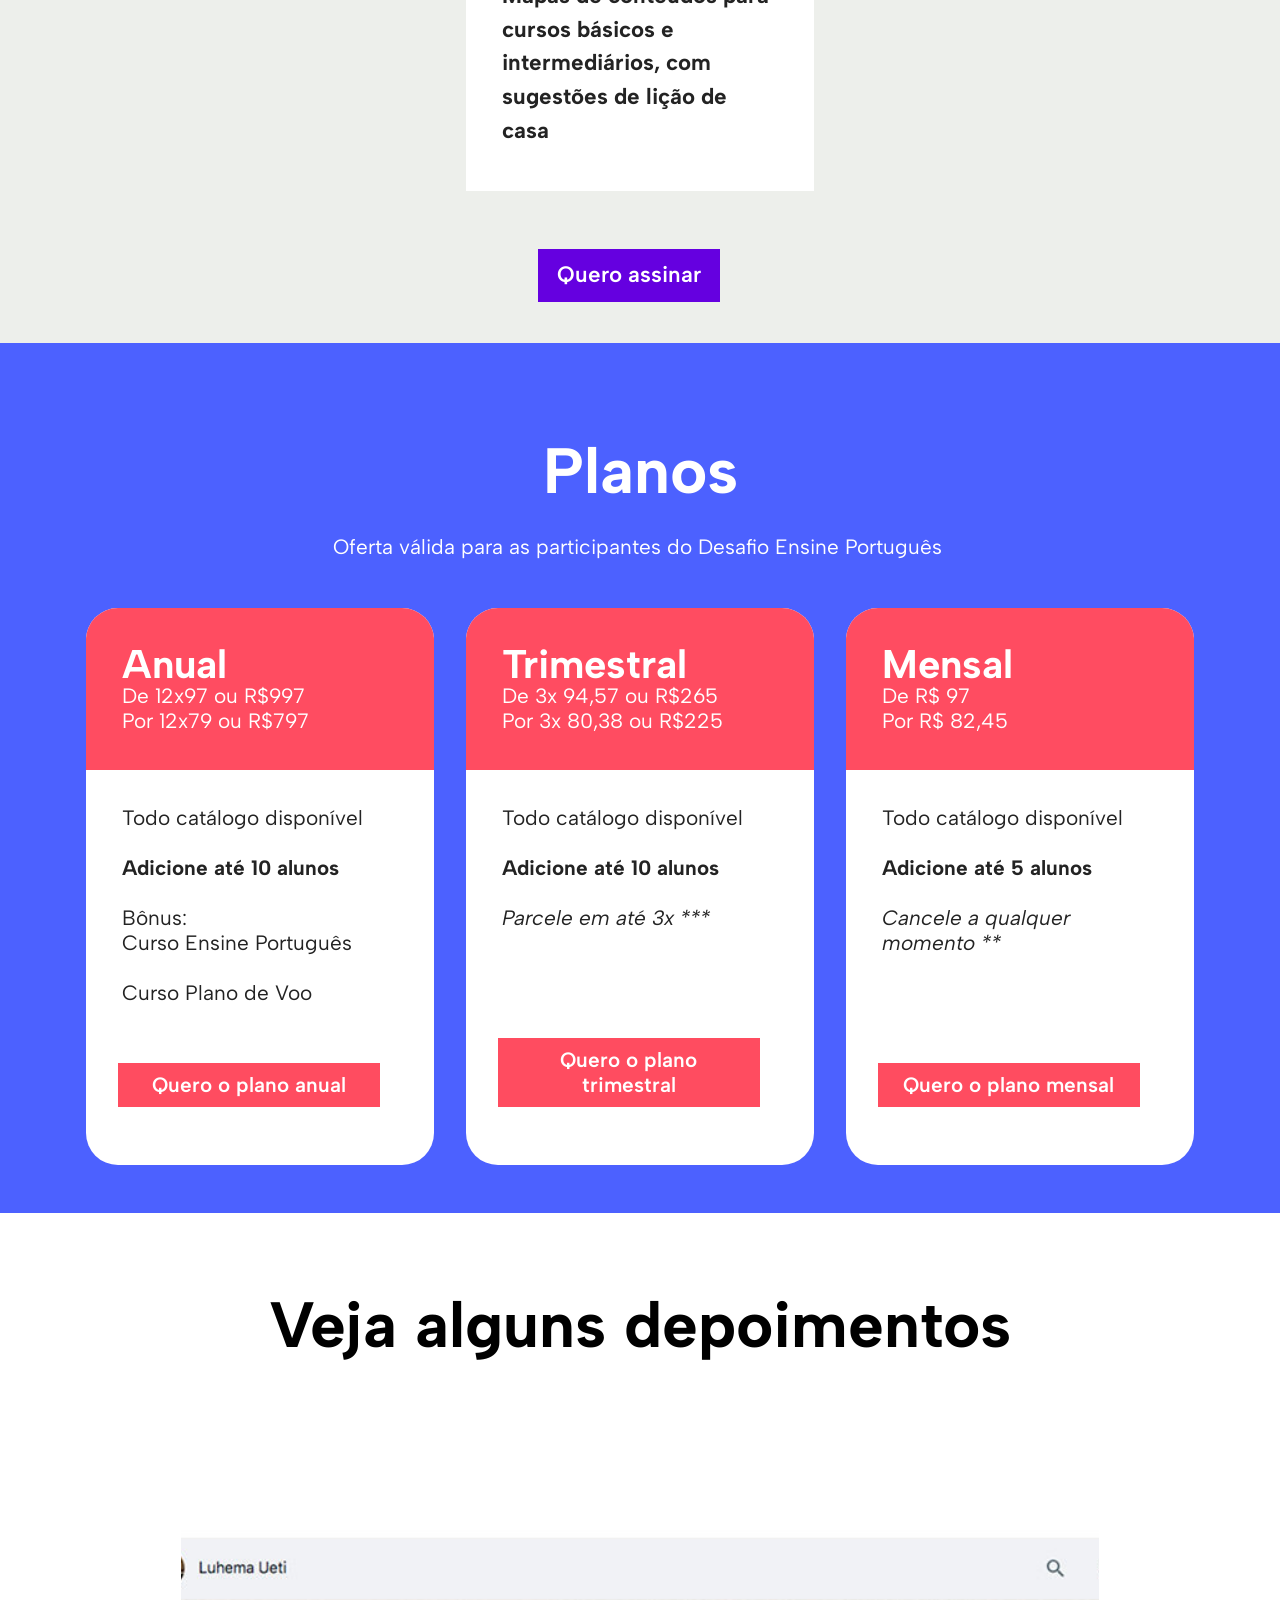
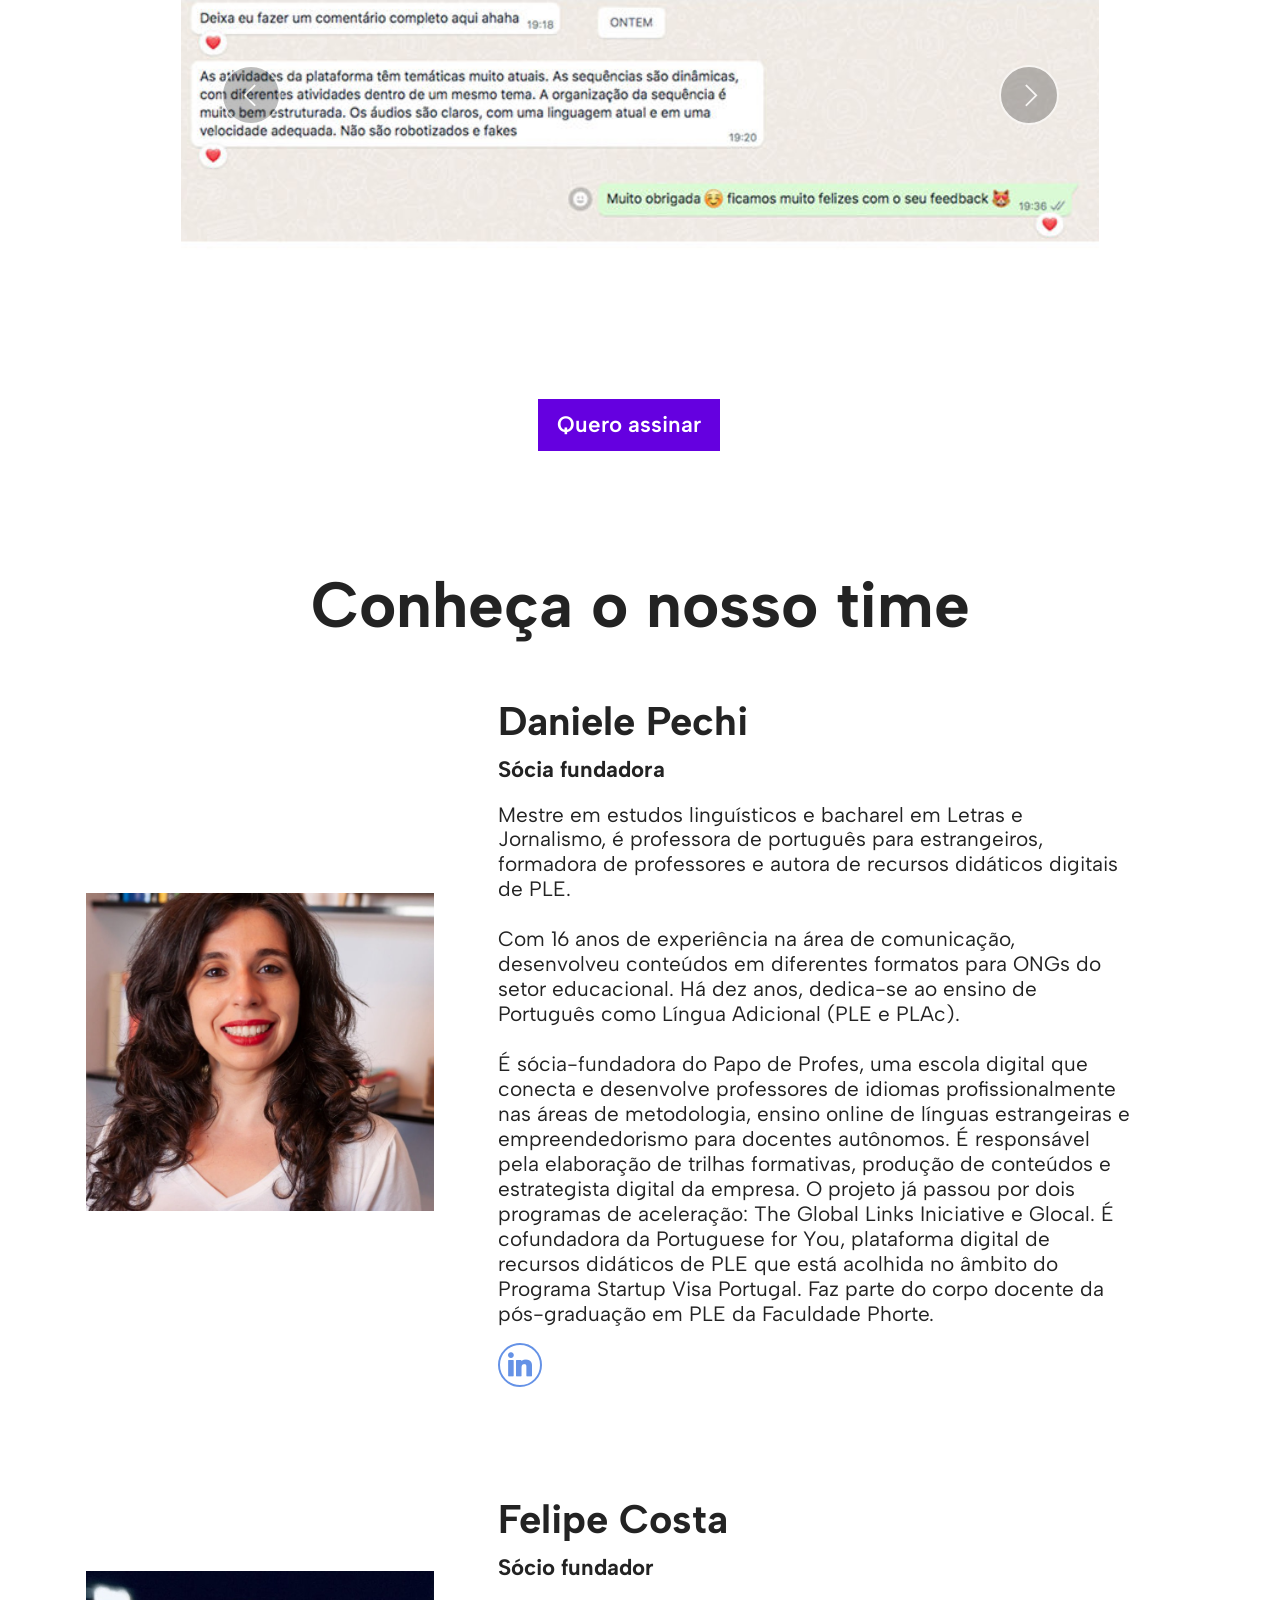
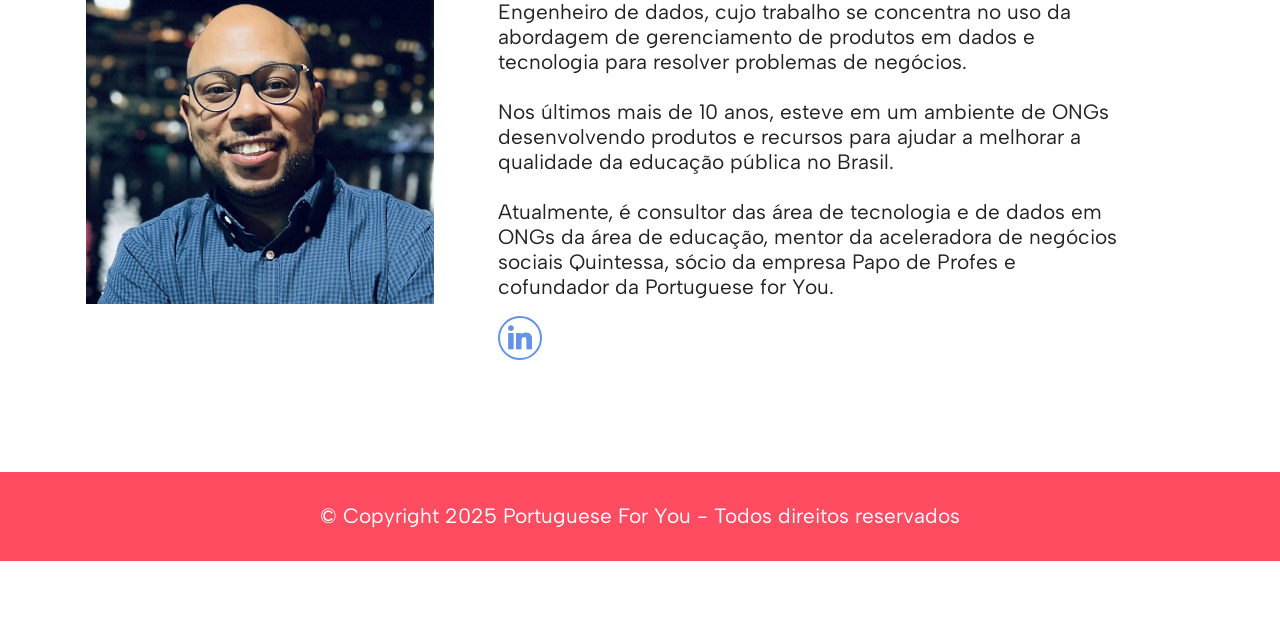
==== commit c1872a1f: "asd" ====
--- a/index.html
+++ b/index.html
@@ -21,7 +21,7 @@
   <link rel="stylesheet" href="assets/theme/css/style.css">
   <link rel="preload" href="https://fonts.googleapis.com/css?family=Albert+Sans:100,200,300,400,500,600,700,800,900,100i,200i,300i,400i,500i,600i,700i,800i,900i&display=swap" as="style" onload="this.onload=null;this.rel='stylesheet'">
   <noscript><link rel="stylesheet" href="https://fonts.googleapis.com/css?family=Albert+Sans:100,200,300,400,500,600,700,800,900,100i,200i,300i,400i,500i,600i,700i,800i,900i&display=swap"></noscript>
-  <link rel="preload" as="style" href="assets/mobirise/css/mbr-additional.css?v=EZkF62"><link rel="stylesheet" href="assets/mobirise/css/mbr-additional.css?v=EZkF62" type="text/css">
+  <link rel="preload" as="style" href="assets/mobirise/css/mbr-additional.css?v=BOOuRQ"><link rel="stylesheet" href="assets/mobirise/css/mbr-additional.css?v=BOOuRQ" type="text/css">
 
   
   
@@ -93,7 +93,7 @@
         </div>
         <div class="row justify-content-center">
             <div class="col-12 col-md-12 video-block">
-                <div class="video-wrapper"><iframe class="mbr-embedded-video" src="https://www.youtube.com/live/p6z6-NFxOX8?si=frNHJQF3SrspjvAW&amp;loop=1&amp;autoplay=1" width="1280" height="720" frameborder="0" allowfullscreen></iframe></div>
+                <div class="video-wrapper"><iframe class="mbr-embedded-video" src="https://www.youtube.com/embed/p6z6-NFxOX8?rel=0&amp;amp;&amp;showinfo=0&amp;autoplay=0&amp;loop=0" width="1280" height="720" frameborder="0" allowfullscreen></iframe></div>
                 
             </div>
         </div>
@@ -110,7 +110,7 @@
         </div>
         <div class="row justify-content-center">
             <div class="col-12 col-md-12 video-block">
-                <div class="video-wrapper"><video style="width:100%" controls autoplay loop playsinline><source src="https://gilbertomendes.com.br/Lanc%CC%A7amento19-04.mp4?loop=1&amp;autoplay=1"/></video></div>
+                <div class="video-wrapper"><iframe class="mbr-embedded-video" src="https://www.youtube.com/embed/z6yPb0hfHSo?rel=0&amp;amp;&amp;showinfo=0&amp;autoplay=0&amp;loop=0" width="1280" height="720" frameborder="0" allowfullscreen></iframe></div>
                 
             </div>
         </div>
@@ -127,7 +127,7 @@
         </div>
         <div class="row justify-content-center">
             <div class="col-12 col-md-12 video-block">
-                <div class="video-wrapper"><video style="width:100%" controls autoplay loop playsinline><source src="https://gilbertomendes.com.br/Lanc%CC%A7amento19-04.mp4?loop=1&amp;autoplay=1"/></video></div>
+                <div class="video-wrapper"><iframe class="mbr-embedded-video" src="https://www.youtube.com/embed/IRjsV2I3ZfY?rel=0&amp;amp;&amp;showinfo=0&amp;autoplay=0&amp;loop=0" width="1280" height="720" frameborder="0" allowfullscreen></iframe></div>
                 
             </div>
         </div>
@@ -144,7 +144,7 @@
         </div>
         <div class="row justify-content-center">
             <div class="col-12 col-md-12 video-block">
-                <div class="video-wrapper"><video style="width:100%" controls autoplay loop playsinline><source src="https://gilbertomendes.com.br/Lanc%CC%A7amento19-04.mp4?loop=1&amp;autoplay=1"/></video></div>
+                <div class="video-wrapper"><iframe class="mbr-embedded-video" src="https://www.youtube.com/embed/p6z6-NFxOX8?rel=0&amp;amp;&amp;showinfo=0&amp;autoplay=0&amp;loop=0" width="1280" height="720" frameborder="0" allowfullscreen></iframe></div>
                 
             </div>
         </div>
@@ -468,7 +468,7 @@
           <div class="item-content">
             <p class="mbr-text mbr-fonts-style display-7">Todo catálogo disponível<br> <br><strong>Adicione até 10 alunos</strong><br> <br><em>Parcele em até 3x ***</em><br></p>
           </div>
-          <div class="mbr-section-btn item-footer"><a href="https://sun.eduzz.com/40Q347QJ0B" class="btn item-btn btn-primary display-7" target="_blank">Quero o plano trimestral</a></div>
+          <div class="mbr-section-btn item-footer"><a href="https://sun.eduzz.com/40Q347QJ0B?cupom=TRIMESTRAL15" class="btn item-btn btn-primary display-7" target="_blank">Quero o plano trimestral</a></div>
         </div>
       </div>
 
@@ -509,7 +509,7 @@
     <div class="container">
         <div class="row justify-content-center">
             <div class="col-12 col-md-10">
-                <div class="carousel slide" id="vhECO2W1sQ" data-interval="5000" data-bs-interval="5000">
+                <div class="carousel slide" id="vibABbG5ck" data-interval="5000" data-bs-interval="5000">
                     
                     <div class="carousel-inner">
                         
@@ -556,11 +556,11 @@
                             </div>
                         </div>
                     </div>
-                    <a class="carousel-control carousel-control-prev" role="button" data-slide="prev" data-bs-slide="prev" href="#vhECO2W1sQ">
+                    <a class="carousel-control carousel-control-prev" role="button" data-slide="prev" data-bs-slide="prev" href="#vibABbG5ck">
                         <span class="mobi-mbri mobi-mbri-arrow-prev" aria-hidden="true"></span>
                         <span class="sr-only visually-hidden">Previous</span>
                     </a>
-                    <a class="carousel-control carousel-control-next" role="button" data-slide="next" data-bs-slide="next" href="#vhECO2W1sQ">
+                    <a class="carousel-control carousel-control-next" role="button" data-slide="next" data-bs-slide="next" href="#vibABbG5ck">
                         <span class="mobi-mbri mobi-mbri-arrow-next" aria-hidden="true"></span>
                         <span class="sr-only visually-hidden">Next</span>
                     </a>
